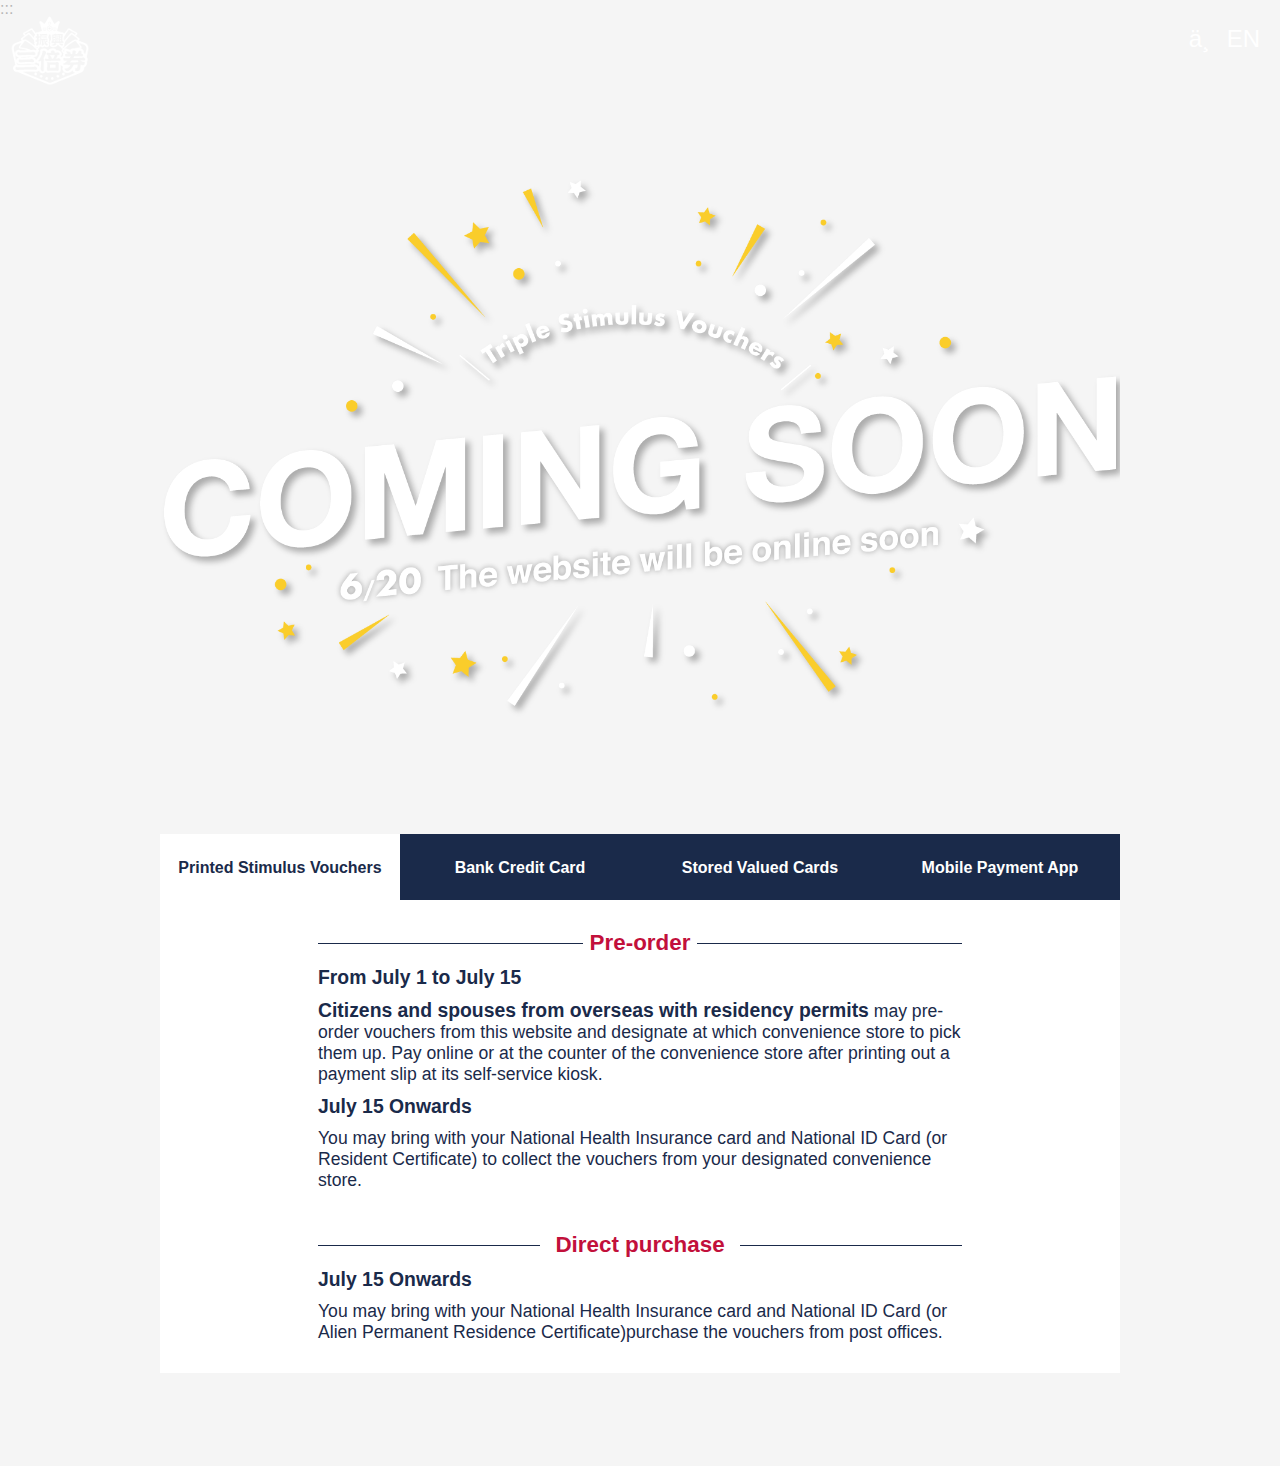
==== index-en.html @ 959564b7 "* align MOFA text" ====
<style>
    @charset "UTF-8";
    /*
	順序上位於 base/variable 之前，因此不能使用任何 base/variable 變數 
*/
    /* 修正粗體 */
    
    @font-face {
        font-family: '微軟正黑體修正';
        unicode-range: U+7db0, U+78A7, U+7B75;
        /* ASCII (碧筵綰) */
        font-style: normal;
        font-weight: bold;
        src: local(Yu Gothic), local(MS Gothic);
    }
    /* 一般粗細的時候改回微軟正黑 */
    
    @font-face {
        font-family: '微軟正黑體修正';
        unicode-range: U+7db0, U+78A7, U+7B75;
        /* ASCII (碧筵綰) */
        font-style: normal;
        font-weight: normal;
        src: local(微軟正黑體);
    }
    
    form {
        margin-bottom: 0;
    }
    
    b,
    strong {
        font-size: 1.1em;
    }
    /* line 504, ../sass/_base-function.scss */
    
    .group-tab>.bg-drop-layout>.in>.ct>.in>ul,
    .group-tab>.in>.ct>.in>ul,
    .group-list>.bg-drop-layout>.in>.ct>.in>ul,
    .group-list>.in>.ct>.in>ul,
    .list-text .ct ul,
    .list-pic .ct ul,
    .base-extend .group-list.nav>.bg-drop-layout>.in>.hd h3,
    .base-extend .group-list.nav>.in>.hd h3,
    .base-module-area .group-list.nav>.bg-drop-layout>.in>.hd h3,
    .base-module-area .group-list.nav>.in>.hd h3,
    .base-aside .group-list.nav>.bg-drop-layout>.in>.hd h3,
    .base-aside .group-list.nav>.in>.hd h3,
    .simple-text.major-logo .ct h1,
    .simple-text.heading .ct h3,
    .list-text.minor-nav .hd h4,
    .base-wrapper .area-form.search .ct .list ul,
    .group-list02>.bg-drop-layout>.in>.ct>.in>ul,
    .group-list02>.in>.ct>.in>ul,
    .area-customize.icons-g2 .ct ul,
    [data-index][data-type] .hd h3,
    [data-index][data-type] .hd h4,
    [data-index][data-type] .ct .list ul,
    [data-index][data-type] .ct .label ul,
    [data-index][data-type] .ct .p p,
    [data-index][data-type] .ft ul,
    .group-tab>.bg-drop-layout>.in>.ct>.in>ul>li>[data-index][data-type],
    .group-tab>.in>.ct>.in>ul>li>[data-index][data-type],
    .group-tab>.bg-drop-layout>.in>.ct>.in>ul>li>[data-index][data-type]>.bg-drop-layout>.in,
    .group-tab>.bg-drop-layout>.in>.ct>.in>ul>li>[data-index][data-type]>.in,
    .group-tab>.in>.ct>.in>ul>li>[data-index][data-type]>.bg-drop-layout>.in,
    .group-tab>.in>.ct>.in>ul>li>[data-index][data-type]>.in {
        margin: 0;
        position: static;
        top: auto;
        right: auto;
        bottom: auto;
        left: auto;
    }
    /* line 513, ../sass/_base-function.scss */
    
    .group-tab>.bg-drop-layout>.in>.ct>.in>ul,
    .group-tab>.in>.ct>.in>ul,
    .group-list>.bg-drop-layout>.in>.ct>.in>ul,
    .group-list>.in>.ct>.in>ul,
    .list-text .ct ul,
    .list-pic .ct ul,
    .base-extend .group-list.nav>.bg-drop-layout>.in>.hd h3,
    .base-extend .group-list.nav>.in>.hd h3,
    .base-module-area .group-list.nav>.bg-drop-layout>.in>.hd h3,
    .base-module-area .group-list.nav>.in>.hd h3,
    .base-aside .group-list.nav>.bg-drop-layout>.in>.hd h3,
    .base-aside .group-list.nav>.in>.hd h3,
    .simple-text.major-logo .ct h1,
    .simple-text.heading .ct h3,
    .list-text.minor-nav .hd h4,
    .base-wrapper .area-form.search .ct .list ul,
    .group-list02>.bg-drop-layout>.in>.ct>.in>ul,
    .group-list02>.in>.ct>.in>ul,
    .area-customize.icons-g2 .ct ul,
    [data-index][data-type] .hd h3,
    [data-index][data-type] .hd h4,
    [data-index][data-type] .ct .list ul,
    [data-index][data-type] .ct .label ul,
    [data-index][data-type] .ct .p p,
    [data-index][data-type] .ft ul {
        padding: 0;
        border: 0;
        border-radius: 0;
        list-style: none;
        background-color: transparent;
        font-size: 1em;
        font-weight: normal;
        transition: initial;
    }
    /* line 523, ../sass/_base-function.scss */
    
    .group-tab>.bg-drop-layout>.in>.ct>.in>ul:before,
    .group-tab>.in>.ct>.in>ul:before,
    .group-list>.bg-drop-layout>.in>.ct>.in>ul:before,
    .group-list>.in>.ct>.in>ul:before,
    .list-text .ct ul:before,
    .list-pic .ct ul:before,
    .base-extend .group-list.nav>.bg-drop-layout>.in>.hd h3:before,
    .base-extend .group-list.nav>.in>.hd h3:before,
    .base-module-area .group-list.nav>.bg-drop-layout>.in>.hd h3:before,
    .base-module-area .group-list.nav>.in>.hd h3:before,
    .base-aside .group-list.nav>.bg-drop-layout>.in>.hd h3:before,
    .base-aside .group-list.nav>.in>.hd h3:before,
    .simple-text.major-logo .ct h1:before,
    .simple-text.heading .ct h3:before,
    .list-text.minor-nav .hd h4:before,
    .base-wrapper .area-form.search .ct .list ul:before,
    .group-list02>.bg-drop-layout>.in>.ct>.in>ul:before,
    .group-list02>.in>.ct>.in>ul:before,
    .area-customize.icons-g2 .ct ul:before,
    [data-index][data-type] .hd h3:before,
    [data-index][data-type] .hd h4:before,
    [data-index][data-type] .ct .list ul:before,
    [data-index][data-type] .ct .label ul:before,
    [data-index][data-type] .ct .p p:before,
    [data-index][data-type] .ft ul:before {
        content: none;
    }
    /* line 527, ../sass/_base-function.scss */
    
    .group-tab>.bg-drop-layout>.in>.ct>.in>ul:after,
    .group-tab>.in>.ct>.in>ul:after,
    .group-list>.bg-drop-layout>.in>.ct>.in>ul:after,
    .group-list>.in>.ct>.in>ul:after,
    .list-text .ct ul:after,
    .list-pic .ct ul:after,
    .base-extend .group-list.nav>.bg-drop-layout>.in>.hd h3:after,
    .base-extend .group-list.nav>.in>.hd h3:after,
    .base-module-area .group-list.nav>.bg-drop-layout>.in>.hd h3:after,
    .base-module-area .group-list.nav>.in>.hd h3:after,
    .base-aside .group-list.nav>.bg-drop-layout>.in>.hd h3:after,
    .base-aside .group-list.nav>.in>.hd h3:after,
    .simple-text.major-logo .ct h1:after,
    .simple-text.heading .ct h3:after,
    .list-text.minor-nav .hd h4:after,
    .base-wrapper .area-form.search .ct .list ul:after,
    .group-list02>.bg-drop-layout>.in>.ct>.in>ul:after,
    .group-list02>.in>.ct>.in>ul:after,
    .area-customize.icons-g2 .ct ul:after,
    [data-index][data-type] .hd h3:after,
    [data-index][data-type] .hd h4:after,
    [data-index][data-type] .ct .list ul:after,
    [data-index][data-type] .ct .label ul:after,
    [data-index][data-type] .ct .p p:after,
    [data-index][data-type] .ft ul:after {
        content: none;
    }
    /* line 539, ../sass/_base-function.scss */
    
    [data-type="1"][data-child]>.bg-drop-layout>.in>.ct>.in:after,
    [data-type="1"][data-child]>.in>.ct>.in:after,
    .base-page-area>.in:after,
    .base-footer .info>.bg-drop-layout>.in>.ct>.in:after,
    .base-footer .info>.in>.ct>.in:after,
    .group>.bg-drop-layout>.in>.ct>.in:after,
    .group>.in>.ct>.in:after,
    .group-list>.bg-drop-layout>.in>.ct>.in>ul:after,
    .group-list>.in>.ct>.in>ul:after,
    .list-text .ct ul:after,
    .list-pic .ct ul:after,
    .base-mobile .list-text.share .ct ul:after,
    .base-header .list-text.nav .ct ul:after,
    .list-text.tab .ct ul:after,
    .group-list02>.bg-drop-layout>.in>.ct>.in>ul:after,
    .group-list02>.in>.ct>.in>ul:after,
    .area-essay.message .ct .div:after {
        content: "​";
        display: block;
        height: 0;
        clear: both;
    }
    /* line 548, ../sass/_base-function.scss */
    
    .base-mobile>.in>.hd a,
    .base-header .msg-tool>.bg-drop-layout>.in>.hd a,
    .base-header .msg-tool>.in>.hd a,
    .group-list.marquee-nav>.bg-drop-layout>.in>.ft li.next a,
    .group-list.marquee-nav>.bg-drop-layout>.in>.ft li.prev a,
    .group-list.marquee-nav>.in>.ft li.next a,
    .group-list.marquee-nav>.in>.ft li.prev a,
    .simple-text.major-logo .ct a,
    .simple-text.minor-logo .ct a,
    .base-extend .list-text.share .ct a,
    .base-mobile .list-text.share .ct a,
    .list-text.font-size .hd a,
    .list-text.font-size .ct a,
    .list-text.open-data .ct a,
    .list-text.user-tool .ct a,
    .base-footer .simple-text.btn .ct a,
    .area-form.page-search .hd a,
    .base-mobile .area-form.search .ct .fieldset span.submit a,
    .base-wrapper .area-form.search .ct .fieldset span.submit a {
        font: 0/0 a;
        color: transparent;
        text-indent: -9999px;
    }
    /* line 554, ../sass/_base-function.scss */
    
    .group-list.default>.bg-drop-layout>.in>.hd h4,
    .group-list.default>.in>.hd h4,
    .simple-text.default .hd h4,
    .area-editor.default .hd h4,
    .base-content .list-text.link .hd h4,
    .group-list.sample>.bg-drop-layout>.in>.hd h4,
    .group-list.sample>.in>.hd h4,
    .group-list.slider>.bg-drop-layout>.in>.hd h4,
    .group-list.slider>.in>.hd h4,
    .simple-text.message .hd h4,
    .group-list.message>.bg-drop-layout>.in>.hd h4,
    .group-list.message>.in>.hd h4,
    .area-customize.icons-g2 .hd h4,
    .area-essay.message .hd h4,
    .group-list.news-card02 .hd h4,
    .area-figure.album .hd h4,
    .area-customize.video .hd h4,
    .group-list.default>.bg-drop-layout>.in>.hd h3,
    .group-list.default>.in>.hd h3,
    .simple-text.default .hd h3,
    .area-editor.default .hd h3,
    .base-content .list-text.link .hd h3,
    .group-list.sample>.bg-drop-layout>.in>.hd h3,
    .group-list.sample>.in>.hd h3,
    .group-list.slider>.bg-drop-layout>.in>.hd h3,
    .group-list.slider>.in>.hd h3,
    .simple-text.message .hd h3,
    .group-list.message>.bg-drop-layout>.in>.hd h3,
    .group-list.message>.in>.hd h3,
    .area-customize.icons-g2 .hd h3,
    .area-essay.message .hd h3,
    .group-list.news-card02 .hd h3,
    .area-figure.album .hd h3,
    .area-customize.video .hd h3,
    .base-header .group.nav>.bg-drop-layout>.in>.hd a,
    .base-header .group.nav>.in>.hd a,
    .base-content .list-text.link .ct a,
    .base-header .list-text.nav .hd a,
    .base-header .list-text.nav .ct a,
    .simple-text.message .ct a,
    .group-list.news-card02 .ct .label span,
    .area-figure.album .ct .label span {
        overflow: hidden;
        text-overflow: ellipsis;
        white-space: nowrap;
    }
    /* line 625, ../sass/_base-function.scss */
    
    .base-page-area,
    .base-header .info>.bg-drop-layout>.in>.ct,
    .base-header .info>.in>.ct,
    .base-footer .info>.bg-drop-layout>.in,
    .base-footer .info>.in,
    .Question,
    .base-header .group-list.nav>.bg-drop-layout>.in>.ct,
    .base-header .group-list.nav>.in>.ct,
    .base-footer .group-list.nav>.bg-drop-layout>.in,
    .base-footer .group-list.nav>.in,
    .base-header .list-text.link>.bg-drop-layout>.in,
    .base-header .list-text.link>.in,
    .area-customize.nav>.bg-drop-layout>.in,
    .area-customize.nav>.in,
    .base-footer .simple-text.btn>.bg-drop-layout>.in,
    .base-footer .simple-text.btn>.in,
    .base-extend .simple-text.btn>.bg-drop-layout>.in,
    .base-extend .simple-text.btn>.in,
    .group.center>.bg-drop-layout>.in>.ct,
    .group.center>.in>.ct,
    .area-customize.icons-g2,
    .group-list.news-card02 .ct,
    .area-customize.video>.bg-drop-layout>.in,
    .area-customize.video>.in {
        margin: 0 auto;
        max-width: 1024px;
    }
    /* line 635, ../sass/_base-function.scss */
    
    .base-module-area [data-index][data-type]+.is-hide-header>.in,
    .base-aside [data-index][data-type]+.is-hide-header>.in {
        margin-top: 5px !important;
    }
    /* line 640, ../sass/_base-function.scss */
    
    .base-module-area [data-index][data-type]+.is-hide-header>.in>.in>.hd,
    .base-aside [data-index][data-type]+.is-hide-header>.in>.in>.hd {
        display: none !important;
    }
    /* line 646, ../sass/_base-function.scss */
    
    .group.page-content [data-type]+.is-hide-header,
    .group.page-footer [data-type]+.is-hide-header,
    .base-content .list-pic.icon,
    .list-text.btn {
        margin-top: 8px !important;
    }
    /* line 651, ../sass/_base-function.scss */
    
    .group.page-content [data-type]+.is-hide-header>.in>.hd,
    .group.page-footer [data-type]+.is-hide-header>.in>.hd,
    .base-content .list-pic.icon>.in>.hd,
    .list-text.btn>.in>.hd {
        display: none !important;
    }
    /* line 657, ../sass/_base-function.scss */
    
    .base-mobile>.in>.ct .is-hide-header>.in,
    .area-editor.address {
        margin-top: 8px !important;
    }
    /* line 662, ../sass/_base-function.scss */
    
    .base-mobile>.in>.ct .is-hide-header>.in>.in>.hd,
    .area-editor.address>.in>.hd {
        display: none !important;
    }
    /* line 679, ../sass/_base-function.scss */
    
    .base-module-area [data-index][data-type]>.in,
    .base-aside [data-index][data-type]>.in {
        margin-top: 8px;
        margin-bottom: 8px;
    }
    /* line 695, ../sass/_base-function.scss */
    
    .group.page-content [data-type]+[data-type],
    .group.page-footer [data-type]+[data-type] {
        margin-top: 30px;
    }
    /* line 708, ../sass/_base-function.scss */
    
    .base-mobile>.in>.ct [data-index][data-type="0"]>.in,
    .base-mobile>.in>.ct [data-index][data-type="2"]>.in,
    .base-mobile>.in>.ct [data-index][data-type="4"]>.in {
        margin-top: 8px;
        margin-right: 8px;
        margin-bottom: 8px;
        margin-left: 8px;
    }
    /* line 726, ../sass/_base-function.scss */
    
    .area-essay.message .ct .p a,
    .area-customize.video .ct .p a,
    .area-editor.address .ct a {
        color: #08c;
        text-decoration: underline;
    }
    /* line 732, ../sass/_base-function.scss */
    
    .area-essay.message .ct .p a:hover,
    .area-customize.video .ct .p a:hover,
    .area-editor.address .ct a:hover {
        color: #006699;
        text-decoration: none;
    }
    /* line 744, ../sass/_base-function.scss */
    
    .group-list.default>.bg-drop-layout>.in>.hd h4,
    .group-list.default>.in>.hd h4,
    .simple-text.default .hd h4,
    .area-editor.default .hd h4,
    .base-content .list-text.link .hd h4,
    .group-list.sample>.bg-drop-layout>.in>.hd h4,
    .group-list.sample>.in>.hd h4,
    .group-list.slider>.bg-drop-layout>.in>.hd h4,
    .group-list.slider>.in>.hd h4,
    .simple-text.message .hd h4,
    .group-list.message>.bg-drop-layout>.in>.hd h4,
    .group-list.message>.in>.hd h4,
    .area-customize.icons-g2 .hd h4,
    .area-essay.message .hd h4,
    .group-list.news-card02 .hd h4,
    .area-figure.album .hd h4,
    .area-customize.video .hd h4,
    .group-list.default>.bg-drop-layout>.in>.hd h3,
    .group-list.default>.in>.hd h3,
    .simple-text.default .hd h3,
    .area-editor.default .hd h3,
    .base-content .list-text.link .hd h3,
    .group-list.sample>.bg-drop-layout>.in>.hd h3,
    .group-list.sample>.in>.hd h3,
    .group-list.slider>.bg-drop-layout>.in>.hd h3,
    .group-list.slider>.in>.hd h3,
    .simple-text.message .hd h3,
    .group-list.message>.bg-drop-layout>.in>.hd h3,
    .group-list.message>.in>.hd h3,
    .area-customize.icons-g2 .hd h3,
    .area-essay.message .hd h3,
    .group-list.news-card02 .hd h3,
    .area-figure.album .hd h3,
    .area-customize.video .hd h3 {
        font-size: 1.75em;
        font-weight: 700;
        padding-bottom: 9px;
        margin-bottom: 8px;
        line-height: 40px;
        text-align: center;
    }
    /* line 753, ../sass/_base-function.scss */
    
    .group-list.default>.bg-drop-layout>.in>.hd h4:before,
    .group-list.default>.in>.hd h4:before,
    .simple-text.default .hd h4:before,
    .area-editor.default .hd h4:before,
    .base-content .list-text.link .hd h4:before,
    .group-list.sample>.bg-drop-layout>.in>.hd h4:before,
    .group-list.sample>.in>.hd h4:before,
    .group-list.slider>.bg-drop-layout>.in>.hd h4:before,
    .group-list.slider>.in>.hd h4:before,
    .simple-text.message .hd h4:before,
    .group-list.message>.bg-drop-layout>.in>.hd h4:before,
    .group-list.message>.in>.hd h4:before,
    .area-customize.icons-g2 .hd h4:before,
    .area-essay.message .hd h4:before,
    .group-list.news-card02 .hd h4:before,
    .area-figure.album .hd h4:before,
    .area-customize.video .hd h4:before,
    .group-list.default>.bg-drop-layout>.in>.hd h3:before,
    .group-list.default>.in>.hd h3:before,
    .simple-text.default .hd h3:before,
    .area-editor.default .hd h3:before,
    .base-content .list-text.link .hd h3:before,
    .group-list.sample>.bg-drop-layout>.in>.hd h3:before,
    .group-list.sample>.in>.hd h3:before,
    .group-list.slider>.bg-drop-layout>.in>.hd h3:before,
    .group-list.slider>.in>.hd h3:before,
    .simple-text.message .hd h3:before,
    .group-list.message>.bg-drop-layout>.in>.hd h3:before,
    .group-list.message>.in>.hd h3:before,
    .area-customize.icons-g2 .hd h3:before,
    .area-essay.message .hd h3:before,
    .group-list.news-card02 .hd h3:before,
    .area-figure.album .hd h3:before,
    .area-customize.video .hd h3:before {
        margin-right: 3px;
    }
    /* line 757, ../sass/_base-function.scss */
    
    .group-list.default>.bg-drop-layout>.in>.hd h4:after,
    .group-list.default>.in>.hd h4:after,
    .simple-text.default .hd h4:after,
    .area-editor.default .hd h4:after,
    .base-content .list-text.link .hd h4:after,
    .group-list.sample>.bg-drop-layout>.in>.hd h4:after,
    .group-list.sample>.in>.hd h4:after,
    .group-list.slider>.bg-drop-layout>.in>.hd h4:after,
    .group-list.slider>.in>.hd h4:after,
    .simple-text.message .hd h4:after,
    .group-list.message>.bg-drop-layout>.in>.hd h4:after,
    .group-list.message>.in>.hd h4:after,
    .area-customize.icons-g2 .hd h4:after,
    .area-essay.message .hd h4:after,
    .group-list.news-card02 .hd h4:after,
    .area-figure.album .hd h4:after,
    .area-customize.video .hd h4:after,
    .group-list.default>.bg-drop-layout>.in>.hd h3:after,
    .group-list.default>.in>.hd h3:after,
    .simple-text.default .hd h3:after,
    .area-editor.default .hd h3:after,
    .base-content .list-text.link .hd h3:after,
    .group-list.sample>.bg-drop-layout>.in>.hd h3:after,
    .group-list.sample>.in>.hd h3:after,
    .group-list.slider>.bg-drop-layout>.in>.hd h3:after,
    .group-list.slider>.in>.hd h3:after,
    .simple-text.message .hd h3:after,
    .group-list.message>.bg-drop-layout>.in>.hd h3:after,
    .group-list.message>.in>.hd h3:after,
    .area-customize.icons-g2 .hd h3:after,
    .area-essay.message .hd h3:after,
    .group-list.news-card02 .hd h3:after,
    .area-figure.album .hd h3:after,
    .area-customize.video .hd h3:after {
        margin-left: 3px;
    }
    /* line 762, ../sass/_base-function.scss */
    
    .group-list.default>.bg-drop-layout>.in>.hd span,
    .group-list.default>.in>.hd span,
    .simple-text.default .hd span,
    .area-editor.default .hd span,
    .base-content .list-text.link .hd span,
    .group-list.sample>.bg-drop-layout>.in>.hd span,
    .group-list.sample>.in>.hd span,
    .group-list.slider>.bg-drop-layout>.in>.hd span,
    .group-list.slider>.in>.hd span,
    .simple-text.message .hd span,
    .group-list.message>.bg-drop-layout>.in>.hd span,
    .group-list.message>.in>.hd span,
    .area-customize.icons-g2 .hd span,
    .area-essay.message .hd span,
    .group-list.news-card02 .hd span,
    .area-figure.album .hd span,
    .area-customize.video .hd span {
        display: block;
    }
    /* line 766, ../sass/_base-function.scss */
    
    .group-list.default>.bg-drop-layout>.in>.hd a,
    .group-list.default>.in>.hd a,
    .simple-text.default .hd a,
    .area-editor.default .hd a,
    .base-content .list-text.link .hd a,
    .group-list.sample>.bg-drop-layout>.in>.hd a,
    .group-list.sample>.in>.hd a,
    .group-list.slider>.bg-drop-layout>.in>.hd a,
    .group-list.slider>.in>.hd a,
    .simple-text.message .hd a,
    .group-list.message>.bg-drop-layout>.in>.hd a,
    .group-list.message>.in>.hd a,
    .area-customize.icons-g2 .hd a,
    .area-essay.message .hd a,
    .group-list.news-card02 .hd a,
    .area-figure.album .hd a,
    .area-customize.video .hd a {
        position: relative;
    }
    /* line 771, ../sass/_base-function.scss */
    
    .area-essay.message .ct .caption,
    .group-list.news-card02 .ct .figcaption,
    .area-figure.album .ct .figcaption,
    .area-customize.video .ct .caption {
        margin-bottom: 5px;
        font-size: 1.1em;
        color: #343434;
    }
    /* line 780, ../sass/_base-function.scss */
    
    .area-essay.message .ct .caption a,
    .group-list.news-card02 .ct .figcaption a,
    .area-figure.album .ct .figcaption a,
    .area-customize.video .ct .caption a {
        font-size: 1em;
    }
    /* line 785, ../sass/_base-function.scss */
    
    .area-essay.message .ct .label,
    .area-customize.video .ct .label {
        margin: 5px 0;
    }
    /* line 801, ../sass/_base-function.scss */
    
    .simple-text.default .ct .mark,
    .base-content .list-text.link .ct .mark,
    .area-essay.message .ct .mark,
    .area-customize.video .ct .mark {
        display: inline-block;
        font-size: 0.9em;
        padding: 3px 5px;
        margin-right: 5px;
        color: #ffffff;
        background-color: #009d95;
    }
    /* line 817, ../sass/_base-function.scss */
    
    .area-essay.message .ct .p {
        margin: 5px 0;
    }
    /* line 833, ../sass/_base-function.scss */
    
    .sys-root a.btn,
    .sys-root input[type="submit"],
    .sys-root input[type="reset"],
    .sys-root input[type="button"],
    .sys-root button,
    .base-mobile .area-form.search .ft li,
    .list-text.btn .ct a {
        display: inline-block;
        padding: 5px 8px;
        border: 0;
        box-sizing: border-box;
        line-height: 1;
        text-align: center;
        vertical-align: middle;
        color: #ffffff;
        cursor: pointer;
        font-size: 0.9em;
        text-decoration: none;
        background-color: #1d2088;
        transition: 150ms;
    }
    /* line 848, ../sass/_base-function.scss */
    
    .sys-root a.btn:link,
    .sys-root input[type="submit"]:link,
    .sys-root input[type="reset"]:link,
    .sys-root input[type="button"]:link,
    .sys-root button:link,
    .base-mobile .area-form.search .ft li:link,
    .list-text.btn .ct a:link {
        color: #ffffff;
    }
    /* line 852, ../sass/_base-function.scss */
    
    .sys-root a.btn:visited,
    .sys-root input[type="submit"]:visited,
    .sys-root input[type="reset"]:visited,
    .sys-root input[type="button"]:visited,
    .sys-root button:visited,
    .base-mobile .area-form.search .ft li:visited,
    .list-text.btn .ct a:visited {
        color: #ffffff;
    }
    /* line 856, ../sass/_base-function.scss */
    
    .sys-root a.btn:hover,
    .sys-root input[type="submit"]:hover,
    .sys-root input[type="reset"]:hover,
    .sys-root input[type="button"]:hover,
    .sys-root button:hover,
    .base-mobile .area-form.search .ft li:hover,
    .list-text.btn .ct a:hover {
        background-color: #14165e;
    }
    /* line 860, ../sass/_base-function.scss */
    
    .sys-root a.btn:active,
    .sys-root input[type="submit"]:active,
    .sys-root input[type="reset"]:active,
    .sys-root input[type="button"]:active,
    .sys-root button:active,
    .base-mobile .area-form.search .ft li:active,
    .list-text.btn .ct a:active {
        color: #ffffff;
    }
    /* line 871, ../sass/_base-function.scss */
    
    .area-form.page-search .ct .fieldset input[type="submit"],
    .list-text.btn .ct li+li.deny a {
        background-color: #009d95;
    }
    /* line 874, ../sass/_base-function.scss */
    
    .area-form.page-search .ct .fieldset input[type="submit"]:hover,
    .list-text.btn .ct li+li.deny a:hover {
        background-color: #006a65;
    }
    /* line 879, ../sass/_base-function.scss */
    
    .sys-root input[type="text"],
    .sys-root input[type="password"],
    .sys-root input[type="date"],
    .sys-root input[type="email"],
    .sys-root input[type="number"],
    .sys-root input[type="search"],
    .sys-root select,
    .sys-root textarea {
        padding: 8px 15px;
        border: 1px solid #e4e4e4;
        box-sizing: border-box;
        background-color: #ffffff;
        vertical-align: middle;
        box-sizing: border-box;
    }
    /* line 888, ../sass/_base-function.scss */
    
    .area-customize.video .ct .p,
    .area-editor.address .ct {
        line-height: 1.7;
    }
    /* line 895, ../sass/_base-function.scss */
    
    .area-customize.video .ct .p img,
    .area-editor.address .ct img {
        max-width: 100%;
        margin: 8px;
    }
    /* line 901, ../sass/_base-function.scss */
    
    .area-customize.video .ct .p {
        padding: 8px 15px;
    }
    /* line 907, ../sass/_base-function.scss */
    
    .simple-text.default .ct a,
    .base-content .list-text.link .ct a,
    .base-section .list-text.nav .hd a,
    .base-section .list-text.nav .ct a,
    .base-wrapper .area-form.search .ct .list a,
    .simple-text.message .ct a {
        display: block;
        padding: 8px 15px;
        background-color: #f0f0f0;
        transition: 150ms;
        border-radius: 3px;
        border-left-width: 3px;
        border-left-style: solid;
        border-left-color: #1d2088;
    }
    /* line 920, ../sass/_base-function.scss */
    
    .simple-text.default .ct a:hover,
    .base-content .list-text.link .ct a:hover,
    .base-section .list-text.nav .hd a:hover,
    .base-section .list-text.nav .ct a:hover,
    .base-wrapper .area-form.search .ct .list a:hover,
    .simple-text.message .ct a:hover {
        color: currentColor;
        background-color: #e4e4e4;
        border-left-width: 5px;
    }
    /* line 965, ../sass/_base-function.scss */
    
    .area-essay.message .ct .img span {
        background-position: center;
        background-repeat: no-repeat;
        background-size: cover;
    }
    /* line 971, ../sass/_base-function.scss */
    
    .simple-text.major-logo .ct a,
    .simple-text.minor-logo .ct a,
    .area-customize.icons-g2 .ct .img span {
        background-position: center;
        background-repeat: no-repeat;
        background-size: contain;
    }
    /* line 983, ../sass/_base-function.scss */
    
    .group-list.default>.bg-drop-layout>.in>.ft a:after,
    .group-list.default>.in>.ft a:after,
    .area-editor.default .ft a:after,
    .base-content .list-text.link .ft a:after,
    .area-form.page-search .ft a:after,
    .group-list.sample>.bg-drop-layout>.in>.ft a:after,
    .group-list.sample>.in>.ft a:after,
    .group-list.slider>.bg-drop-layout>.in>.ft a:after,
    .group-list.slider>.in>.ft a:after,
    .group-list.message>.bg-drop-layout>.in>.ft a:after,
    .group-list.message>.in>.ft a:after,
    .area-customize.icons-g2 .ft a:after,
    .area-essay.message .ft a:after,
    .group-list.news-card02 .ft a:after,
    .area-figure.album .ft a:after,
    .area-customize.video .ft a:after,
    .base-section a.ai:after,
    .base-section a.avi:after,
    .base-section a.bmp:after,
    .base-section a.cdr:after,
    .base-section a.css:after,
    .base-section a.csv:after,
    .base-section a.dmg:after,
    .base-section a.doc:after,
    .base-section a.docx:after,
    .base-section a.exe:after,
    .base-section a.gif:after,
    .base-section a.html:after,
    .base-section a.ico:after,
    .base-section a.jpeg:after,
    .base-section a.jpg:after,
    .base-section a.js:after,
    .base-section a.link:after,
    .base-section a.md:after,
    .base-section a.mov:after,
    .base-section a.mp3:after,
    .base-section a.mp4:after,
    .base-section a.odf:after,
    .base-section a.odp:after,
    .base-section a.ods:after,
    .base-section a.odt:after,
    .base-section a.ogg:after,
    .base-section a.ogv:after,
    .base-section a.other:after,
    .base-section a.pdf:after,
    .base-section a.png:after,
    .base-section a.ppt:after,
    .base-section a.pptx:after,
    .base-section a.psd:after,
    .base-section a.rar:after,
    .base-section a.rss:after,
    .base-section a.sass:after,
    .base-section a.svg:after,
    .base-section a.swf:after,
    .base-section a.tar:after,
    .base-section a.tif:after,
    .base-section a.txt:after,
    .base-section a.wav:after,
    .base-section a.webm:after,
    .base-section a.xls:after,
    .base-section a.xlsx:after,
    .base-section a.xml:after,
    .base-section a.zip:after,
    .base-extend .list-text.share .ct li.facebook a,
    .base-extend .list-text.share .ct li.google a,
    .base-extend .list-text.share .ct li.twitter a,
    .base-extend .list-text.share .ct li.plurk a,
    .base-extend .list-text.share .ct li.line a,
    .base-extend .list-text.share .ct li.email a,
    .base-mobile .list-text.share .ct li.facebook a,
    .base-mobile .list-text.share .ct li.google a,
    .base-mobile .list-text.share .ct li.twitter a,
    .base-mobile .list-text.share .ct li.plurk a,
    .base-mobile .list-text.share .ct li.line a,
    .base-mobile .list-text.share .ct li.email a {
        content: "​";
        display: inline-block;
        vertical-align: middle;
    }
    /* line 989, ../sass/_base-function.scss */
    
    .base-footer.is-active>.in>.hd a:before,
    .base-footer>.in>.hd a:before,
    .base-mobile .group.nav>.bg-drop-layout>.in .hd a:before,
    .base-mobile .group.nav>.in .hd a:before,
    .base-content .group.nav>.bg-drop-layout>.in>.hd a:before,
    .base-content .group.nav>.in>.hd a:before,
    .base-mobile .group-list.nav>.bg-drop-layout>.in>.ct>.in>ul>li.is-single>.group.nav>.in>.hd a:before,
    .base-mobile .group-list.nav>.in>.ct>.in>ul>li.is-single>.group.nav>.in>.hd a:before,
    .base-extend .group-list.nav>.bg-drop-layout>.in>.ct>.in>ul>li.is-active>.group.nav>.in>.hd a:before,
    .base-extend .group-list.nav>.in>.ct>.in>ul>li.is-active>.group.nav>.in>.hd a:before,
    .base-module-area .group-list.nav>.bg-drop-layout>.in>.ct>.in>ul>li.is-active>.group.nav>.in>.hd a:before,
    .base-module-area .group-list.nav>.in>.ct>.in>ul>li.is-active>.group.nav>.in>.hd a:before,
    .base-aside .group-list.nav>.bg-drop-layout>.in>.ct>.in>ul>li.is-active>.group.nav>.in>.hd a:before,
    .base-aside .group-list.nav>.in>.ct>.in>ul>li.is-active>.group.nav>.in>.hd a:before,
    .list-text.minor-nav .ct a:before,
    .list-text.breadcrumb .ct li:before,
    .list-text.breadcrumb .ct li+li:before,
    .area-editor.address .ct a.is-map:after {
        font-family: 'icomoon';
        speak: none;
        font-style: normal;
        font-weight: normal;
        font-variant: normal;
        text-transform: none;
        line-height: 1;
        display: inline-block;
        vertical-align: baseline;
        -webkit-font-smoothing: antialiased;
        -moz-osx-font-smoothing: grayscale;
    }
    /* line 1097, ../sass/_base-function.scss */
    
    .group-list.default>.bg-drop-layout>.in>.ft,
    .group-list.default>.in>.ft,
    .area-editor.default .ft,
    .base-content .list-text.link .ft,
    .area-form.page-search .ft,
    .group-list.sample>.bg-drop-layout>.in>.ft,
    .group-list.sample>.in>.ft,
    .group-list.slider>.bg-drop-layout>.in>.ft,
    .group-list.slider>.in>.ft,
    .group-list.message>.bg-drop-layout>.in>.ft,
    .group-list.message>.in>.ft,
    .area-customize.icons-g2 .ft,
    .area-essay.message .ft,
    .group-list.news-card02 .ft,
    .area-figure.album .ft,
    .area-customize.video .ft {
        position: static;
    }
    /* line 1100, ../sass/_base-function.scss */
    
    .group-list.default>.in>.ft>.in,
    .area-editor.default .ft>.in,
    .base-content .list-text.link .ft>.in,
    .area-form.page-search .ft>.in,
    .group-list.sample>.in>.ft>.in,
    .group-list.slider>.in>.ft>.in,
    .group-list.message>.in>.ft>.in,
    .area-customize.icons-g2 .ft>.in,
    .area-essay.message .ft>.in,
    .group-list.news-card02 .ft>.in,
    .area-figure.album .ft>.in,
    .area-customize.video .ft>.in {
        padding-top: 8px;
    }
    /* line 1104, ../sass/_base-function.scss */
    
    .group-list.default>.bg-drop-layout>.in>.ft ul,
    .group-list.default>.in>.ft ul,
    .area-editor.default .ft ul,
    .base-content .list-text.link .ft ul,
    .area-form.page-search .ft ul,
    .group-list.sample>.bg-drop-layout>.in>.ft ul,
    .group-list.sample>.in>.ft ul,
    .group-list.slider>.bg-drop-layout>.in>.ft ul,
    .group-list.slider>.in>.ft ul,
    .group-list.message>.bg-drop-layout>.in>.ft ul,
    .group-list.message>.in>.ft ul,
    .area-customize.icons-g2 .ft ul,
    .area-essay.message .ft ul,
    .group-list.news-card02 .ft ul,
    .area-figure.album .ft ul,
    .area-customize.video .ft ul {
        text-align: center;
    }
    /* line 1108, ../sass/_base-function.scss */
    
    .group-list.default>.bg-drop-layout>.in>.ft li,
    .group-list.default>.in>.ft li,
    .area-editor.default .ft li,
    .base-content .list-text.link .ft li,
    .area-form.page-search .ft li,
    .group-list.sample>.bg-drop-layout>.in>.ft li,
    .group-list.sample>.in>.ft li,
    .group-list.slider>.bg-drop-layout>.in>.ft li,
    .group-list.slider>.in>.ft li,
    .group-list.message>.bg-drop-layout>.in>.ft li,
    .group-list.message>.in>.ft li,
    .area-customize.icons-g2 .ft li,
    .area-essay.message .ft li,
    .group-list.news-card02 .ft li,
    .area-figure.album .ft li,
    .area-customize.video .ft li {
        display: inline-block;
    }
    /* line 1111, ../sass/_base-function.scss */
    
    .group-list.default>.bg-drop-layout>.in>.ft li+li,
    .group-list.default>.in>.ft li+li,
    .area-editor.default .ft li+li,
    .base-content .list-text.link .ft li+li,
    .area-form.page-search .ft li+li,
    .group-list.sample>.bg-drop-layout>.in>.ft li+li,
    .group-list.sample>.in>.ft li+li,
    .group-list.slider>.bg-drop-layout>.in>.ft li+li,
    .group-list.slider>.in>.ft li+li,
    .group-list.message>.bg-drop-layout>.in>.ft li+li,
    .group-list.message>.in>.ft li+li,
    .area-customize.icons-g2 .ft li+li,
    .area-essay.message .ft li+li,
    .group-list.news-card02 .ft li+li,
    .area-figure.album .ft li+li,
    .area-customize.video .ft li+li {
        margin-left: 5px;
    }
    /* line 1116, ../sass/_base-function.scss */
    
    .group-list.default>.bg-drop-layout>.in>.ft span,
    .group-list.default>.in>.ft span,
    .area-editor.default .ft span,
    .base-content .list-text.link .ft span,
    .area-form.page-search .ft span,
    .group-list.sample>.bg-drop-layout>.in>.ft span,
    .group-list.sample>.in>.ft span,
    .group-list.slider>.bg-drop-layout>.in>.ft span,
    .group-list.slider>.in>.ft span,
    .group-list.message>.bg-drop-layout>.in>.ft span,
    .group-list.message>.in>.ft span,
    .area-customize.icons-g2 .ft span,
    .area-essay.message .ft span,
    .group-list.news-card02 .ft span,
    .area-figure.album .ft span,
    .area-customize.video .ft span {
        display: block;
        background-image: none !important;
    }
    /* line 1123, ../sass/_base-function.scss */
    
    .group-list.default>.bg-drop-layout>.in>.ft a:after,
    .group-list.default>.in>.ft a:after,
    .area-editor.default .ft a:after,
    .base-content .list-text.link .ft a:after,
    .area-form.page-search .ft a:after,
    .group-list.sample>.bg-drop-layout>.in>.ft a:after,
    .group-list.sample>.in>.ft a:after,
    .group-list.slider>.bg-drop-layout>.in>.ft a:after,
    .group-list.slider>.in>.ft a:after,
    .group-list.message>.bg-drop-layout>.in>.ft a:after,
    .group-list.message>.in>.ft a:after,
    .area-customize.icons-g2 .ft a:after,
    .area-essay.message .ft a:after,
    .group-list.news-card02 .ft a:after,
    .area-figure.album .ft a:after,
    .area-customize.video .ft a:after {
        width: 8px;
        height: 12px;
        margin-left: 3px;
    }
    
    @font-face {
        font-family: 'icomoon';
        src: url("./images/icon-font/icomoon.eot?59oic8");
        src: url("./images/icon-font/icomoon.eot?#iefix59oic8") format("embedded-opentype"), url("./images/icon-font/icomoon.ttf?59oic8") format("truetype"), url("./images/icon-font/icomoon.woff?59oic8") format("woff"), url("./images/icon-font/icomoon.svg?59oic8#icomoon") format("svg");
        font-weight: normal;
        font-style: normal;
    }
    /* line 249, ../sass/_base-icon-font.scss */
    
    .base-footer>.in>.hd a:before,
    .base-mobile .group.nav>.bg-drop-layout>.in .hd a:before,
    .base-mobile .group.nav>.in .hd a:before,
    .base-extend .group-list.nav>.bg-drop-layout>.in>.ct>.in>ul>li.is-active>.group.nav>.in>.hd a:before,
    .base-extend .group-list.nav>.in>.ct>.in>ul>li.is-active>.group.nav>.in>.hd a:before,
    .base-module-area .group-list.nav>.bg-drop-layout>.in>.ct>.in>ul>li.is-active>.group.nav>.in>.hd a:before,
    .base-module-area .group-list.nav>.in>.ct>.in>ul>li.is-active>.group.nav>.in>.hd a:before,
    .base-aside .group-list.nav>.bg-drop-layout>.in>.ct>.in>ul>li.is-active>.group.nav>.in>.hd a:before,
    .base-aside .group-list.nav>.in>.ct>.in>ul>li.is-active>.group.nav>.in>.hd a:before {
        content: "\e10f";
    }
    /* line 255, ../sass/_base-icon-font.scss */
    
    .base-content .group.nav>.bg-drop-layout>.in>.hd a:before,
    .base-content .group.nav>.in>.hd a:before,
    .base-mobile .group-list.nav>.bg-drop-layout>.in>.ct>.in>ul>li.is-single>.group.nav>.in>.hd a:before,
    .base-mobile .group-list.nav>.in>.ct>.in>ul>li.is-single>.group.nav>.in>.hd a:before,
    .list-text.minor-nav .ct a:before {
        content: "\e111";
    }
    /* line 258, ../sass/_base-icon-font.scss */
    
    .base-footer.is-active>.in>.hd a:before {
        content: "\e112";
    }
    /* line 417, ../sass/_base-icon-font.scss */
    
    .list-text.breadcrumb .ct li+li:before {
        content: "\e19b";
    }
    /* line 504, ../sass/_base-icon-font.scss */
    
    .area-editor.address .ct a.is-map:after {
        content: "\e1f3";
    }
    /* line 771, ../sass/_base-icon-font.scss */
    
    .list-text.breadcrumb .ct li:before {
        content: "\e29e";
    }
    /* line 760, icon-pic/*.png */
    
    .icon-pic-sprite,
    .icon-pic-away-b-bottom,
    .icon-pic-away-b-left,
    .icon-pic-away-b-right,
    .icon-pic-away-b-top,
    .icon-pic-away-double-b-left,
    .icon-pic-away-double-b-right,
    .icon-pic-away-gr-left,
    .icon-pic-away-gr-right,
    .icon-pic-away-w-bottom,
    .icon-pic-away-w-left,
    .icon-pic-away-w-left02,
    .icon-pic-away-w-left03,
    .icon-pic-away-w-left04,
    .icon-pic-away-w-right,
    .icon-pic-away-w-right02,
    .icon-pic-away-w-right03,
    .icon-pic-away-w-right04,
    .icon-pic-away-w-top,
    .icon-pic-ctrl-b-close,
    .icon-pic-file-type-ai,
    .base-section a.ai:after,
    .icon-pic-file-type-avi,
    .base-section a.avi:after,
    .icon-pic-file-type-bmp,
    .base-section a.bmp:after,
    .icon-pic-file-type-cdr,
    .base-section a.cdr:after,
    .icon-pic-file-type-css,
    .base-section a.css:after,
    .icon-pic-file-type-csv,
    .base-section a.csv:after,
    .icon-pic-file-type-dmg,
    .base-section a.dmg:after,
    .icon-pic-file-type-doc,
    .base-section a.doc:after,
    .icon-pic-file-type-docx,
    .base-section a.docx:after,
    .icon-pic-file-type-exe,
    .base-section a.exe:after,
    .icon-pic-file-type-gif,
    .base-section a.gif:after,
    .icon-pic-file-type-html,
    .base-section a.html:after,
    .icon-pic-file-type-ico,
    .base-section a.ico:after,
    .icon-pic-file-type-jpeg,
    .base-section a.jpeg:after,
    .icon-pic-file-type-jpg,
    .base-section a.jpg:after,
    .icon-pic-file-type-js,
    .base-section a.js:after,
    .icon-pic-file-type-json,
    .icon-pic-file-type-link,
    .base-section a.link:after,
    .icon-pic-file-type-md,
    .base-section a.md:after,
    .icon-pic-file-type-mov,
    .base-section a.mov:after,
    .icon-pic-file-type-mp3,
    .base-section a.mp3:after,
    .icon-pic-file-type-mp4,
    .base-section a.mp4:after,
    .icon-pic-file-type-odf,
    .base-section a.odf:after,
    .icon-pic-file-type-odp,
    .base-section a.odp:after,
    .icon-pic-file-type-ods,
    .base-section a.ods:after,
    .icon-pic-file-type-odt,
    .base-section a.odt:after,
    .icon-pic-file-type-ogg,
    .base-section a.ogg:after,
    .icon-pic-file-type-ogv,
    .base-section a.ogv:after,
    .icon-pic-file-type-other,
    .base-section a.other:after,
    .icon-pic-file-type-pdf,
    .base-section a.pdf:after,
    .icon-pic-file-type-png,
    .base-section a.png:after,
    .icon-pic-file-type-ppt,
    .base-section a.ppt:after,
    .icon-pic-file-type-pptx,
    .base-section a.pptx:after,
    .icon-pic-file-type-psd,
    .base-section a.psd:after,
    .icon-pic-file-type-rar,
    .base-section a.rar:after,
    .icon-pic-file-type-rss,
    .base-section a.rss:after,
    .icon-pic-file-type-sass,
    .base-section a.sass:after,
    .icon-pic-file-type-svg,
    .base-section a.svg:after,
    .icon-pic-file-type-swf,
    .base-section a.swf:after,
    .icon-pic-file-type-tar,
    .base-section a.tar:after,
    .icon-pic-file-type-tif,
    .base-section a.tif:after,
    .icon-pic-file-type-txt,
    .base-section a.txt:after,
    .icon-pic-file-type-wav,
    .base-section a.wav:after,
    .icon-pic-file-type-webm,
    .base-section a.webm:after,
    .icon-pic-file-type-xls,
    .base-section a.xls:after,
    .icon-pic-file-type-xlsx,
    .base-section a.xlsx:after,
    .icon-pic-file-type-xml,
    .base-section a.xml:after,
    .icon-pic-file-type-zip,
    .base-section a.zip:after,
    .icon-pic-font-large,
    .icon-pic-font-medium,
    .icon-pic-font-smail,
    .icon-pic-icon-mobile_btn_close,
    .icon-pic-icon-mobile_btn_menu,
    .icon-pic-icon-w-img,
    .icon-pic-icon-w-search,
    .icon-pic-icon-w-video,
    .icon-pic-more,
    .group-list.default>.bg-drop-layout>.in>.ft a:after,
    .group-list.default>.in>.ft a:after,
    .area-editor.default .ft a:after,
    .base-content .list-text.link .ft a:after,
    .area-form.page-search .ft a:after,
    .group-list.sample>.bg-drop-layout>.in>.ft a:after,
    .group-list.sample>.in>.ft a:after,
    .group-list.slider>.bg-drop-layout>.in>.ft a:after,
    .group-list.slider>.in>.ft a:after,
    .group-list.message>.bg-drop-layout>.in>.ft a:after,
    .group-list.message>.in>.ft a:after,
    .area-customize.icons-g2 .ft a:after,
    .area-essay.message .ft a:after,
    .group-list.news-card02 .ft a:after,
    .area-figure.album .ft a:after,
    .area-customize.video .ft a:after,
    .icon-pic-opn-data-csv,
    .icon-pic-opn-data-json,
    .icon-pic-opn-data-rss,
    .icon-pic-opn-data-xml,
    .icon-pic-share-w-email,
    .base-extend .list-text.share .ct li.email a,
    .icon-pic-share-w-facebook,
    .base-extend .list-text.share .ct li.facebook a,
    .icon-pic-share-w-google,
    .base-extend .list-text.share .ct li.google a,
    .icon-pic-share-w-line,
    .base-extend .list-text.share .ct li.line a,
    .icon-pic-share-w-plurk,
    .base-extend .list-text.share .ct li.plurk a,
    .icon-pic-share-w-twitter,
    .base-extend .list-text.share .ct li.twitter a,
    .icon-pic-share,
    .icon-pic-user-tool-bopomofo,
    .icon-pic-user-tool-metadata,
    .icon-pic-user-tool-print {
        background-image: url('./images/icon-pic-sc6d4bf00d5.png');
        background-repeat: no-repeat;
    }
    /* line 84, ../../../fire.app.windows.1.14/fire.app/lib/ruby/compass_1.0/compass-core-1.0.3/stylesheets/compass/utilities/sprites/_base.scss */
    
    .icon-pic-away-b-bottom {
        background-position: 0 0;
    }
    /* line 84, ../../../fire.app.windows.1.14/fire.app/lib/ruby/compass_1.0/compass-core-1.0.3/stylesheets/compass/utilities/sprites/_base.scss */
    
    .icon-pic-away-b-left {
        background-position: 0 -16px;
    }
    /* line 84, ../../../fire.app.windows.1.14/fire.app/lib/ruby/compass_1.0/compass-core-1.0.3/stylesheets/compass/utilities/sprites/_base.scss */
    
    .icon-pic-away-b-right {
        background-position: 0 -32px;
    }
    /* line 84, ../../../fire.app.windows.1.14/fire.app/lib/ruby/compass_1.0/compass-core-1.0.3/stylesheets/compass/utilities/sprites/_base.scss */
    
    .icon-pic-away-b-top {
        background-position: 0 -48px;
    }
    /* line 84, ../../../fire.app.windows.1.14/fire.app/lib/ruby/compass_1.0/compass-core-1.0.3/stylesheets/compass/utilities/sprites/_base.scss */
    
    .icon-pic-away-double-b-left {
        background-position: 0 -64px;
    }
    /* line 84, ../../../fire.app.windows.1.14/fire.app/lib/ruby/compass_1.0/compass-core-1.0.3/stylesheets/compass/utilities/sprites/_base.scss */
    
    .icon-pic-away-double-b-right {
        background-position: 0 -88px;
    }
    /* line 84, ../../../fire.app.windows.1.14/fire.app/lib/ruby/compass_1.0/compass-core-1.0.3/stylesheets/compass/utilities/sprites/_base.scss */
    
    .icon-pic-away-gr-left {
        background-position: 0 -112px;
    }
    /* line 84, ../../../fire.app.windows.1.14/fire.app/lib/ruby/compass_1.0/compass-core-1.0.3/stylesheets/compass/utilities/sprites/_base.scss */
    
    .icon-pic-away-gr-right {
        background-position: 0 -162px;
    }
    /* line 84, ../../../fire.app.windows.1.14/fire.app/lib/ruby/compass_1.0/compass-core-1.0.3/stylesheets/compass/utilities/sprites/_base.scss */
    
    .icon-pic-away-w-bottom {
        background-position: 0 -212px;
    }
    /* line 84, ../../../fire.app.windows.1.14/fire.app/lib/ruby/compass_1.0/compass-core-1.0.3/stylesheets/compass/utilities/sprites/_base.scss */
    
    .icon-pic-away-w-left {
        background-position: 0 -228px;
    }
    /* line 84, ../../../fire.app.windows.1.14/fire.app/lib/ruby/compass_1.0/compass-core-1.0.3/stylesheets/compass/utilities/sprites/_base.scss */
    
    .icon-pic-away-w-left02 {
        background-position: 0 -244px;
    }
    /* line 84, ../../../fire.app.windows.1.14/fire.app/lib/ruby/compass_1.0/compass-core-1.0.3/stylesheets/compass/utilities/sprites/_base.scss */
    
    .icon-pic-away-w-left03 {
        background-position: 0 -256px;
    }
    /* line 84, ../../../fire.app.windows.1.14/fire.app/lib/ruby/compass_1.0/compass-core-1.0.3/stylesheets/compass/utilities/sprites/_base.scss */
    
    .icon-pic-away-w-left04 {
        background-position: 0 -268px;
    }
    /* line 84, ../../../fire.app.windows.1.14/fire.app/lib/ruby/compass_1.0/compass-core-1.0.3/stylesheets/compass/utilities/sprites/_base.scss */
    
    .icon-pic-away-w-right {
        background-position: 0 -306px;
    }
    /* line 84, ../../../fire.app.windows.1.14/fire.app/lib/ruby/compass_1.0/compass-core-1.0.3/stylesheets/compass/utilities/sprites/_base.scss */
    
    .icon-pic-away-w-right02 {
        background-position: 0 -322px;
    }
    /* line 84, ../../../fire.app.windows.1.14/fire.app/lib/ruby/compass_1.0/compass-core-1.0.3/stylesheets/compass/utilities/sprites/_base.scss */
    
    .icon-pic-away-w-right03 {
        background-position: 0 -334px;
    }
    /* line 84, ../../../fire.app.windows.1.14/fire.app/lib/ruby/compass_1.0/compass-core-1.0.3/stylesheets/compass/utilities/sprites/_base.scss */
    
    .icon-pic-away-w-right04 {
        background-position: 0 -346px;
    }
    /* line 84, ../../../fire.app.windows.1.14/fire.app/lib/ruby/compass_1.0/compass-core-1.0.3/stylesheets/compass/utilities/sprites/_base.scss */
    
    .icon-pic-away-w-top {
        background-position: 0 -384px;
    }
    /* line 84, ../../../fire.app.windows.1.14/fire.app/lib/ruby/compass_1.0/compass-core-1.0.3/stylesheets/compass/utilities/sprites/_base.scss */
    
    .icon-pic-ctrl-b-close {
        background-position: 0 -400px;
    }
    /* line 84, ../../../fire.app.windows.1.14/fire.app/lib/ruby/compass_1.0/compass-core-1.0.3/stylesheets/compass/utilities/sprites/_base.scss */
    
    .icon-pic-file-type-ai,
    .base-section a.ai:after {
        background-position: 0 -416px;
    }
    /* line 84, ../../../fire.app.windows.1.14/fire.app/lib/ruby/compass_1.0/compass-core-1.0.3/stylesheets/compass/utilities/sprites/_base.scss */
    
    .icon-pic-file-type-avi,
    .base-section a.avi:after {
        background-position: 0 -432px;
    }
    /* line 84, ../../../fire.app.windows.1.14/fire.app/lib/ruby/compass_1.0/compass-core-1.0.3/stylesheets/compass/utilities/sprites/_base.scss */
    
    .icon-pic-file-type-bmp,
    .base-section a.bmp:after {
        background-position: 0 -448px;
    }
    /* line 84, ../../../fire.app.windows.1.14/fire.app/lib/ruby/compass_1.0/compass-core-1.0.3/stylesheets/compass/utilities/sprites/_base.scss */
    
    .icon-pic-file-type-cdr,
    .base-section a.cdr:after {
        background-position: 0 -464px;
    }
    /* line 84, ../../../fire.app.windows.1.14/fire.app/lib/ruby/compass_1.0/compass-core-1.0.3/stylesheets/compass/utilities/sprites/_base.scss */
    
    .icon-pic-file-type-css,
    .base-section a.css:after {
        background-position: 0 -480px;
    }
    /* line 84, ../../../fire.app.windows.1.14/fire.app/lib/ruby/compass_1.0/compass-core-1.0.3/stylesheets/compass/utilities/sprites/_base.scss */
    
    .icon-pic-file-type-csv,
    .base-section a.csv:after {
        background-position: 0 -496px;
    }
    /* line 84, ../../../fire.app.windows.1.14/fire.app/lib/ruby/compass_1.0/compass-core-1.0.3/stylesheets/compass/utilities/sprites/_base.scss */
    
    .icon-pic-file-type-dmg,
    .base-section a.dmg:after {
        background-position: 0 -512px;
    }
    /* line 84, ../../../fire.app.windows.1.14/fire.app/lib/ruby/compass_1.0/compass-core-1.0.3/stylesheets/compass/utilities/sprites/_base.scss */
    
    .icon-pic-file-type-doc,
    .base-section a.doc:after {
        background-position: 0 -528px;
    }
    /* line 84, ../../../fire.app.windows.1.14/fire.app/lib/ruby/compass_1.0/compass-core-1.0.3/stylesheets/compass/utilities/sprites/_base.scss */
    
    .icon-pic-file-type-docx,
    .base-section a.docx:after {
        background-position: 0 -544px;
    }
    /* line 84, ../../../fire.app.windows.1.14/fire.app/lib/ruby/compass_1.0/compass-core-1.0.3/stylesheets/compass/utilities/sprites/_base.scss */
    
    .icon-pic-file-type-exe,
    .base-section a.exe:after {
        background-position: 0 -560px;
    }
    /* line 84, ../../../fire.app.windows.1.14/fire.app/lib/ruby/compass_1.0/compass-core-1.0.3/stylesheets/compass/utilities/sprites/_base.scss */
    
    .icon-pic-file-type-gif,
    .base-section a.gif:after {
        background-position: 0 -576px;
    }
    /* line 84, ../../../fire.app.windows.1.14/fire.app/lib/ruby/compass_1.0/compass-core-1.0.3/stylesheets/compass/utilities/sprites/_base.scss */
    
    .icon-pic-file-type-html,
    .base-section a.html:after {
        background-position: 0 -592px;
    }
    /* line 84, ../../../fire.app.windows.1.14/fire.app/lib/ruby/compass_1.0/compass-core-1.0.3/stylesheets/compass/utilities/sprites/_base.scss */
    
    .icon-pic-file-type-ico,
    .base-section a.ico:after {
        background-position: 0 -608px;
    }
    /* line 84, ../../../fire.app.windows.1.14/fire.app/lib/ruby/compass_1.0/compass-core-1.0.3/stylesheets/compass/utilities/sprites/_base.scss */
    
    .icon-pic-file-type-jpeg,
    .base-section a.jpeg:after {
        background-position: 0 -624px;
    }
    /* line 84, ../../../fire.app.windows.1.14/fire.app/lib/ruby/compass_1.0/compass-core-1.0.3/stylesheets/compass/utilities/sprites/_base.scss */
    
    .icon-pic-file-type-jpg,
    .base-section a.jpg:after {
        background-position: 0 -640px;
    }
    /* line 84, ../../../fire.app.windows.1.14/fire.app/lib/ruby/compass_1.0/compass-core-1.0.3/stylesheets/compass/utilities/sprites/_base.scss */
    
    .icon-pic-file-type-js,
    .base-section a.js:after {
        background-position: 0 -656px;
    }
    /* line 84, ../../../fire.app.windows.1.14/fire.app/lib/ruby/compass_1.0/compass-core-1.0.3/stylesheets/compass/utilities/sprites/_base.scss */
    
    .icon-pic-file-type-json {
        background-position: 0 -672px;
    }
    /* line 84, ../../../fire.app.windows.1.14/fire.app/lib/ruby/compass_1.0/compass-core-1.0.3/stylesheets/compass/utilities/sprites/_base.scss */
    
    .icon-pic-file-type-link,
    .base-section a.link:after {
        background-position: 0 -688px;
    }
    /* line 84, ../../../fire.app.windows.1.14/fire.app/lib/ruby/compass_1.0/compass-core-1.0.3/stylesheets/compass/utilities/sprites/_base.scss */
    
    .icon-pic-file-type-md,
    .base-section a.md:after {
        background-position: 0 -704px;
    }
    /* line 84, ../../../fire.app.windows.1.14/fire.app/lib/ruby/compass_1.0/compass-core-1.0.3/stylesheets/compass/utilities/sprites/_base.scss */
    
    .icon-pic-file-type-mov,
    .base-section a.mov:after {
        background-position: 0 -720px;
    }
    /* line 84, ../../../fire.app.windows.1.14/fire.app/lib/ruby/compass_1.0/compass-core-1.0.3/stylesheets/compass/utilities/sprites/_base.scss */
    
    .icon-pic-file-type-mp3,
    .base-section a.mp3:after {
        background-position: 0 -736px;
    }
    /* line 84, ../../../fire.app.windows.1.14/fire.app/lib/ruby/compass_1.0/compass-core-1.0.3/stylesheets/compass/utilities/sprites/_base.scss */
    
    .icon-pic-file-type-mp4,
    .base-section a.mp4:after {
        background-position: 0 -752px;
    }
    /* line 84, ../../../fire.app.windows.1.14/fire.app/lib/ruby/compass_1.0/compass-core-1.0.3/stylesheets/compass/utilities/sprites/_base.scss */
    
    .icon-pic-file-type-odf,
    .base-section a.odf:after {
        background-position: 0 -768px;
    }
    /* line 84, ../../../fire.app.windows.1.14/fire.app/lib/ruby/compass_1.0/compass-core-1.0.3/stylesheets/compass/utilities/sprites/_base.scss */
    
    .icon-pic-file-type-odp,
    .base-section a.odp:after {
        background-position: 0 -784px;
    }
    /* line 84, ../../../fire.app.windows.1.14/fire.app/lib/ruby/compass_1.0/compass-core-1.0.3/stylesheets/compass/utilities/sprites/_base.scss */
    
    .icon-pic-file-type-ods,
    .base-section a.ods:after {
        background-position: 0 -800px;
    }
    /* line 84, ../../../fire.app.windows.1.14/fire.app/lib/ruby/compass_1.0/compass-core-1.0.3/stylesheets/compass/utilities/sprites/_base.scss */
    
    .icon-pic-file-type-odt,
    .base-section a.odt:after {
        background-position: 0 -816px;
    }
    /* line 84, ../../../fire.app.windows.1.14/fire.app/lib/ruby/compass_1.0/compass-core-1.0.3/stylesheets/compass/utilities/sprites/_base.scss */
    
    .icon-pic-file-type-ogg,
    .base-section a.ogg:after {
        background-position: 0 -832px;
    }
    /* line 84, ../../../fire.app.windows.1.14/fire.app/lib/ruby/compass_1.0/compass-core-1.0.3/stylesheets/compass/utilities/sprites/_base.scss */
    
    .icon-pic-file-type-ogv,
    .base-section a.ogv:after {
        background-position: 0 -848px;
    }
    /* line 84, ../../../fire.app.windows.1.14/fire.app/lib/ruby/compass_1.0/compass-core-1.0.3/stylesheets/compass/utilities/sprites/_base.scss */
    
    .icon-pic-file-type-other,
    .base-section a.other:after {
        background-position: 0 -864px;
    }
    /* line 84, ../../../fire.app.windows.1.14/fire.app/lib/ruby/compass_1.0/compass-core-1.0.3/stylesheets/compass/utilities/sprites/_base.scss */
    
    .icon-pic-file-type-pdf,
    .base-section a.pdf:after {
        background-position: 0 -880px;
    }
    /* line 84, ../../../fire.app.windows.1.14/fire.app/lib/ruby/compass_1.0/compass-core-1.0.3/stylesheets/compass/utilities/sprites/_base.scss */
    
    .icon-pic-file-type-png,
    .base-section a.png:after {
        background-position: 0 -896px;
    }
    /* line 84, ../../../fire.app.windows.1.14/fire.app/lib/ruby/compass_1.0/compass-core-1.0.3/stylesheets/compass/utilities/sprites/_base.scss */
    
    .icon-pic-file-type-ppt,
    .base-section a.ppt:after {
        background-position: 0 -912px;
    }
    /* line 84, ../../../fire.app.windows.1.14/fire.app/lib/ruby/compass_1.0/compass-core-1.0.3/stylesheets/compass/utilities/sprites/_base.scss */
    
    .icon-pic-file-type-pptx,
    .base-section a.pptx:after {
        background-position: 0 -928px;
    }
    /* line 84, ../../../fire.app.windows.1.14/fire.app/lib/ruby/compass_1.0/compass-core-1.0.3/stylesheets/compass/utilities/sprites/_base.scss */
    
    .icon-pic-file-type-psd,
    .base-section a.psd:after {
        background-position: 0 -944px;
    }
    /* line 84, ../../../fire.app.windows.1.14/fire.app/lib/ruby/compass_1.0/compass-core-1.0.3/stylesheets/compass/utilities/sprites/_base.scss */
    
    .icon-pic-file-type-rar,
    .base-section a.rar:after {
        background-position: 0 -960px;
    }
    /* line 84, ../../../fire.app.windows.1.14/fire.app/lib/ruby/compass_1.0/compass-core-1.0.3/stylesheets/compass/utilities/sprites/_base.scss */
    
    .icon-pic-file-type-rss,
    .base-section a.rss:after {
        background-position: 0 -976px;
    }
    /* line 84, ../../../fire.app.windows.1.14/fire.app/lib/ruby/compass_1.0/compass-core-1.0.3/stylesheets/compass/utilities/sprites/_base.scss */
    
    .icon-pic-file-type-sass,
    .base-section a.sass:after {
        background-position: 0 -992px;
    }
    /* line 84, ../../../fire.app.windows.1.14/fire.app/lib/ruby/compass_1.0/compass-core-1.0.3/stylesheets/compass/utilities/sprites/_base.scss */
    
    .icon-pic-file-type-svg,
    .base-section a.svg:after {
        background-position: 0 -1008px;
    }
    /* line 84, ../../../fire.app.windows.1.14/fire.app/lib/ruby/compass_1.0/compass-core-1.0.3/stylesheets/compass/utilities/sprites/_base.scss */
    
    .icon-pic-file-type-swf,
    .base-section a.swf:after {
        background-position: 0 -1024px;
    }
    /* line 84, ../../../fire.app.windows.1.14/fire.app/lib/ruby/compass_1.0/compass-core-1.0.3/stylesheets/compass/utilities/sprites/_base.scss */
    
    .icon-pic-file-type-tar,
    .base-section a.tar:after {
        background-position: 0 -1040px;
    }
    /* line 84, ../../../fire.app.windows.1.14/fire.app/lib/ruby/compass_1.0/compass-core-1.0.3/stylesheets/compass/utilities/sprites/_base.scss */
    
    .icon-pic-file-type-tif,
    .base-section a.tif:after {
        background-position: 0 -1056px;
    }
    /* line 84, ../../../fire.app.windows.1.14/fire.app/lib/ruby/compass_1.0/compass-core-1.0.3/stylesheets/compass/utilities/sprites/_base.scss */
    
    .icon-pic-file-type-txt,
    .base-section a.txt:after {
        background-position: 0 -1072px;
    }
    /* line 84, ../../../fire.app.windows.1.14/fire.app/lib/ruby/compass_1.0/compass-core-1.0.3/stylesheets/compass/utilities/sprites/_base.scss */
    
    .icon-pic-file-type-wav,
    .base-section a.wav:after {
        background-position: 0 -1088px;
    }
    /* line 84, ../../../fire.app.windows.1.14/fire.app/lib/ruby/compass_1.0/compass-core-1.0.3/stylesheets/compass/utilities/sprites/_base.scss */
    
    .icon-pic-file-type-webm,
    .base-section a.webm:after {
        background-position: 0 -1104px;
    }
    /* line 84, ../../../fire.app.windows.1.14/fire.app/lib/ruby/compass_1.0/compass-core-1.0.3/stylesheets/compass/utilities/sprites/_base.scss */
    
    .icon-pic-file-type-xls,
    .base-section a.xls:after {
        background-position: 0 -1120px;
    }
    /* line 84, ../../../fire.app.windows.1.14/fire.app/lib/ruby/compass_1.0/compass-core-1.0.3/stylesheets/compass/utilities/sprites/_base.scss */
    
    .icon-pic-file-type-xlsx,
    .base-section a.xlsx:after {
        background-position: 0 -1136px;
    }
    /* line 84, ../../../fire.app.windows.1.14/fire.app/lib/ruby/compass_1.0/compass-core-1.0.3/stylesheets/compass/utilities/sprites/_base.scss */
    
    .icon-pic-file-type-xml,
    .base-section a.xml:after {
        background-position: 0 -1152px;
    }
    /* line 84, ../../../fire.app.windows.1.14/fire.app/lib/ruby/compass_1.0/compass-core-1.0.3/stylesheets/compass/utilities/sprites/_base.scss */
    
    .icon-pic-file-type-zip,
    .base-section a.zip:after {
        background-position: 0 -1168px;
    }
    /* line 84, ../../../fire.app.windows.1.14/fire.app/lib/ruby/compass_1.0/compass-core-1.0.3/stylesheets/compass/utilities/sprites/_base.scss */
    
    .icon-pic-font-large {
        background-position: 0 -1184px;
    }
    /* line 84, ../../../fire.app.windows.1.14/fire.app/lib/ruby/compass_1.0/compass-core-1.0.3/stylesheets/compass/utilities/sprites/_base.scss */
    
    .icon-pic-font-medium {
        background-position: 0 -1224px;
    }
    /* line 84, ../../../fire.app.windows.1.14/fire.app/lib/ruby/compass_1.0/compass-core-1.0.3/stylesheets/compass/utilities/sprites/_base.scss */
    
    .icon-pic-font-smail {
        background-position: 0 -1264px;
    }
    /* line 84, ../../../fire.app.windows.1.14/fire.app/lib/ruby/compass_1.0/compass-core-1.0.3/stylesheets/compass/utilities/sprites/_base.scss */
    
    .icon-pic-icon-mobile_btn_close {
        background-position: 0 -1304px;
    }
    /* line 84, ../../../fire.app.windows.1.14/fire.app/lib/ruby/compass_1.0/compass-core-1.0.3/stylesheets/compass/utilities/sprites/_base.scss */
    
    .icon-pic-icon-mobile_btn_menu {
        background-position: 0 -1344px;
    }
    /* line 84, ../../../fire.app.windows.1.14/fire.app/lib/ruby/compass_1.0/compass-core-1.0.3/stylesheets/compass/utilities/sprites/_base.scss */
    
    .icon-pic-icon-w-img {
        background-position: 0 -1384px;
    }
    /* line 84, ../../../fire.app.windows.1.14/fire.app/lib/ruby/compass_1.0/compass-core-1.0.3/stylesheets/compass/utilities/sprites/_base.scss */
    
    .icon-pic-icon-w-search {
        background-position: 0 -1410px;
    }
    /* line 84, ../../../fire.app.windows.1.14/fire.app/lib/ruby/compass_1.0/compass-core-1.0.3/stylesheets/compass/utilities/sprites/_base.scss */
    
    .icon-pic-icon-w-video {
        background-position: 0 -1426px;
    }
    /* line 84, ../../../fire.app.windows.1.14/fire.app/lib/ruby/compass_1.0/compass-core-1.0.3/stylesheets/compass/utilities/sprites/_base.scss */
    
    .icon-pic-more,
    .group-list.default>.bg-drop-layout>.in>.ft a:after,
    .group-list.default>.in>.ft a:after,
    .area-editor.default .ft a:after,
    .base-content .list-text.link .ft a:after,
    .area-form.page-search .ft a:after,
    .group-list.sample>.bg-drop-layout>.in>.ft a:after,
    .group-list.sample>.in>.ft a:after,
    .group-list.slider>.bg-drop-layout>.in>.ft a:after,
    .group-list.slider>.in>.ft a:after,
    .group-list.message>.bg-drop-layout>.in>.ft a:after,
    .group-list.message>.in>.ft a:after,
    .area-customize.icons-g2 .ft a:after,
    .area-essay.message .ft a:after,
    .group-list.news-card02 .ft a:after,
    .area-figure.album .ft a:after,
    .area-customize.video .ft a:after {
        background-position: 0 -1452px;
    }
    /* line 84, ../../../fire.app.windows.1.14/fire.app/lib/ruby/compass_1.0/compass-core-1.0.3/stylesheets/compass/utilities/sprites/_base.scss */
    
    .icon-pic-opn-data-csv {
        background-position: 0 -1464px;
    }
    /* line 84, ../../../fire.app.windows.1.14/fire.app/lib/ruby/compass_1.0/compass-core-1.0.3/stylesheets/compass/utilities/sprites/_base.scss */
    
    .icon-pic-opn-data-json {
        background-position: 0 -1488px;
    }
    /* line 84, ../../../fire.app.windows.1.14/fire.app/lib/ruby/compass_1.0/compass-core-1.0.3/stylesheets/compass/utilities/sprites/_base.scss */
    
    .icon-pic-opn-data-rss {
        background-position: 0 -1512px;
    }
    /* line 84, ../../../fire.app.windows.1.14/fire.app/lib/ruby/compass_1.0/compass-core-1.0.3/stylesheets/compass/utilities/sprites/_base.scss */
    
    .icon-pic-opn-data-xml {
        background-position: 0 -1536px;
    }
    /* line 84, ../../../fire.app.windows.1.14/fire.app/lib/ruby/compass_1.0/compass-core-1.0.3/stylesheets/compass/utilities/sprites/_base.scss */
    
    .icon-pic-share-w-email,
    .base-extend .list-text.share .ct li.email a {
        background-position: 0 -1560px;
    }
    /* line 84, ../../../fire.app.windows.1.14/fire.app/lib/ruby/compass_1.0/compass-core-1.0.3/stylesheets/compass/utilities/sprites/_base.scss */
    
    .icon-pic-share-w-facebook,
    .base-extend .list-text.share .ct li.facebook a {
        background-position: 0 -1596px;
    }
    /* line 84, ../../../fire.app.windows.1.14/fire.app/lib/ruby/compass_1.0/compass-core-1.0.3/stylesheets/compass/utilities/sprites/_base.scss */
    
    .icon-pic-share-w-google,
    .base-extend .list-text.share .ct li.google a {
        background-position: 0 -1632px;
    }
    /* line 84, ../../../fire.app.windows.1.14/fire.app/lib/ruby/compass_1.0/compass-core-1.0.3/stylesheets/compass/utilities/sprites/_base.scss */
    
    .icon-pic-share-w-line,
    .base-extend .list-text.share .ct li.line a {
        background-position: 0 -1668px;
    }
    /* line 84, ../../../fire.app.windows.1.14/fire.app/lib/ruby/compass_1.0/compass-core-1.0.3/stylesheets/compass/utilities/sprites/_base.scss */
    
    .icon-pic-share-w-plurk,
    .base-extend .list-text.share .ct li.plurk a {
        background-position: 0 -1704px;
    }
    /* line 84, ../../../fire.app.windows.1.14/fire.app/lib/ruby/compass_1.0/compass-core-1.0.3/stylesheets/compass/utilities/sprites/_base.scss */
    
    .icon-pic-share-w-twitter,
    .base-extend .list-text.share .ct li.twitter a {
        background-position: 0 -1740px;
    }
    /* line 84, ../../../fire.app.windows.1.14/fire.app/lib/ruby/compass_1.0/compass-core-1.0.3/stylesheets/compass/utilities/sprites/_base.scss */
    
    .icon-pic-share {
        background-position: 0 -1776px;
    }
    /* line 84, ../../../fire.app.windows.1.14/fire.app/lib/ruby/compass_1.0/compass-core-1.0.3/stylesheets/compass/utilities/sprites/_base.scss */
    
    .icon-pic-user-tool-bopomofo {
        background-position: 0 -1800px;
    }
    /* line 84, ../../../fire.app.windows.1.14/fire.app/lib/ruby/compass_1.0/compass-core-1.0.3/stylesheets/compass/utilities/sprites/_base.scss */
    
    .icon-pic-user-tool-metadata {
        background-position: 0 -1824px;
    }
    /* line 84, ../../../fire.app.windows.1.14/fire.app/lib/ruby/compass_1.0/compass-core-1.0.3/stylesheets/compass/utilities/sprites/_base.scss */
    
    .icon-pic-user-tool-print {
        background-position: 0 -1848px;
    }
    /*! normalize.css v3.0.2 | MIT License | git.io/normalize */
    /**
 * 1. Set default font family to sans-serif.
 * 2. Prevent iOS text size adjust after orientation change, without disabling
 *    user zoom.
 */
    /* line 11, ../sass/_sys_normalize.scss */
    
    html {
        font-family: sans-serif;
        /* 1 */
        -ms-text-size-adjust: 100%;
        /* 2 */
        -webkit-text-size-adjust: 100%;
        /* 2 */
    }
    /**
 * Remove default margin.
 */
    /* line 21, ../sass/_sys_normalize.scss */
    
    body {
        margin: 0;
    }
    /* HTML5 display definitions
   ========================================================================== */
    /**
 * Correct `block` display not defined for any HTML5 element in IE 8/9.
 * Correct `block` display not defined for `details` or `summary` in IE 10/11
 * and Firefox.
 * Correct `block` display not defined for `main` in IE 11.
 */
    /* line 35, ../sass/_sys_normalize.scss */
    
    article,
    aside,
    details,
    figcaption,
    figure,
    footer,
    header,
    hgroup,
    main,
    menu,
    nav,
    section,
    summary {
        display: block;
    }
    /**
 * 1. Correct `inline-block` display not defined in IE 8/9.
 * 2. Normalize vertical alignment of `progress` in Chrome, Firefox, and Opera.
 */
    /* line 56, ../sass/_sys_normalize.scss */
    
    audio,
    canvas,
    progress,
    video {
        display: inline-block;
        /* 1 */
        vertical-align: baseline;
        /* 2 */
    }
    /**
 * Prevent modern browsers from displaying `audio` without controls.
 * Remove excess height in iOS 5 devices.
 */
    /* line 69, ../sass/_sys_normalize.scss */
    
    audio:not([controls]) {
        display: none;
        height: 0;
    }
    /**
 * Address `[hidden]` styling not present in IE 8/9/10.
 * Hide the `template` element in IE 8/9/11, Safari, and Firefox < 22.
 */
    /* line 79, ../sass/_sys_normalize.scss */
    
    [hidden],
    template {
        display: none;
    }
    /* Links
   ========================================================================== */
    /**
 * Remove the gray background color from active links in IE 10.
 */
    /* line 91, ../sass/_sys_normalize.scss */
    
    a {
        background-color: transparent;
    }
    /**
 * Improve readability when focused and also mouse hovered in all browsers.
 */
    /* line 99, ../sass/_sys_normalize.scss */
    
    a:active,
    a:hover {
        outline: 0;
    }
    /* Text-level semantics
   ========================================================================== */
    /**
 * Address styling not present in IE 8/9/10/11, Safari, and Chrome.
 */
    /* line 111, ../sass/_sys_normalize.scss */
    
    abbr[title] {
        border-bottom: 1px dotted;
    }
    /**
 * Address style set to `bolder` in Firefox 4+, Safari, and Chrome.
 */
    /* line 119, ../sass/_sys_normalize.scss */
    
    b,
    strong {
        font-weight: bold;
    }
    /**
 * Address styling not present in Safari and Chrome.
 */
    /* line 128, ../sass/_sys_normalize.scss */
    
    dfn {
        font-style: italic;
    }
    /**
 * Address variable `h1` font-size and margin within `section` and `article`
 * contexts in Firefox 4+, Safari, and Chrome.
 */
    /* line 137, ../sass/_sys_normalize.scss */
    
    h1 {
        font-size: 2em;
        margin: 0.67em 0;
    }
    /**
 * Address styling not present in IE 8/9.
 */
    /* line 146, ../sass/_sys_normalize.scss */
    
    mark {
        background: #ff0;
        color: #000;
    }
    /**
 * Address inconsistent and variable font size in all browsers.
 */
    /* line 155, ../sass/_sys_normalize.scss */
    
    small {
        font-size: 80%;
    }
    /**
 * Prevent `sub` and `sup` affecting `line-height` in all browsers.
 */
    /* line 163, ../sass/_sys_normalize.scss */
    
    sub,
    sup {
        font-size: 75%;
        line-height: 0;
        position: relative;
        vertical-align: baseline;
    }
    /* line 171, ../sass/_sys_normalize.scss */
    
    sup {
        top: -0.5em;
    }
    /* line 175, ../sass/_sys_normalize.scss */
    
    sub {
        bottom: -0.25em;
    }
    /* Embedded content
   ========================================================================== */
    /**
 * Remove border when inside `a` element in IE 8/9/10.
 */
    /* line 186, ../sass/_sys_normalize.scss */
    
    img {
        border: 0;
    }
    /**
 * Correct overflow not hidden in IE 9/10/11.
 */
    /* line 194, ../sass/_sys_normalize.scss */
    
    svg:not(:root) {
        overflow: hidden;
    }
    /* Grouping content
   ========================================================================== */
    /**
 * Address margin not present in IE 8/9 and Safari.
 */
    /* line 205, ../sass/_sys_normalize.scss */
    
    figure {
        margin: 1em 40px;
    }
    /**
 * Address differences between Firefox and other browsers.
 */
    /* line 213, ../sass/_sys_normalize.scss */
    
    hr {
        -moz-box-sizing: content-box;
        box-sizing: content-box;
        height: 0;
    }
    /**
 * Contain overflow in all browsers.
 */
    /* line 223, ../sass/_sys_normalize.scss */
    
    pre {
        overflow: auto;
    }
    /**
 * Address odd `em`-unit font size rendering in all browsers.
 */
    /* line 231, ../sass/_sys_normalize.scss */
    
    code,
    kbd,
    pre,
    samp {
        font-family: monospace, monospace;
        font-size: 1em;
    }
    /* Forms
   ========================================================================== */
    /**
 * Known limitation: by default, Chrome and Safari on OS X allow very limited
 * styling of `select`, unless a `border` property is set.
 */
    /**
 * 1. Correct color not being inherited.
 *    Known issue: affects color of disabled elements.
 * 2. Correct font properties not being inherited.
 * 3. Address margins set differently in Firefox 4+, Safari, and Chrome.
 */
    /* line 254, ../sass/_sys_normalize.scss */
    
    button,
    input,
    optgroup,
    select,
    textarea {
        color: inherit;
        /* 1 */
        font: inherit;
        /* 2 */
        margin: 0;
        /* 3 */
    }
    /**
 * Address `overflow` set to `hidden` in IE 8/9/10/11.
 */
    /* line 268, ../sass/_sys_normalize.scss */
    
    button {
        overflow: visible;
    }
    /**
 * Address inconsistent `text-transform` inheritance for `button` and `select`.
 * All other form control elements do not inherit `text-transform` values.
 * Correct `button` style inheritance in Firefox, IE 8/9/10/11, and Opera.
 * Correct `select` style inheritance in Firefox.
 */
    /* line 279, ../sass/_sys_normalize.scss */
    
    button,
    select {
        text-transform: none;
    }
    /**
 * 1. Avoid the WebKit bug in Android 4.0.* where (2) destroys native `audio`
 *    and `video` controls.
 * 2. Correct inability to style clickable `input` types in iOS.
 * 3. Improve usability and consistency of cursor style between image-type
 *    `input` and others.
 */
    /* line 292, ../sass/_sys_normalize.scss */
    
    button,
    html input[type="button"],
    input[type="reset"],
    input[type="submit"] {
        -webkit-appearance: button;
        /* 2 */
        cursor: pointer;
        /* 3 */
    }
    /**
 * Re-set default cursor for disabled elements.
 */
    /* line 304, ../sass/_sys_normalize.scss */
    
    button[disabled],
    html input[disabled] {
        cursor: default;
    }
    /**
 * Remove inner padding and border in Firefox 4+.
 */
    /* line 313, ../sass/_sys_normalize.scss */
    
    button:-moz-focus-inner,
    input:-moz-focus-inner {
        border: 0;
        padding: 0;
    }
    /**
 * Address Firefox 4+ setting `line-height` on `input` using `!important` in
 * the UA stylesheet.
 */
    /* line 324, ../sass/_sys_normalize.scss */
    
    input {
        line-height: normal;
    }
    /**
 * It's recommended that you don't attempt to style these elements.
 * Firefox's implementation doesn't respect box-sizing, padding, or width.
 *
 * 1. Address box sizing set to `content-box` in IE 8/9/10.
 * 2. Remove excess padding in IE 8/9/10.
 */
    /* line 336, ../sass/_sys_normalize.scss */
    
    input[type="checkbox"],
    input[type="radio"] {
        box-sizing: border-box;
        /* 1 */
        padding: 0;
        /* 2 */
    }
    /**
 * Fix the cursor style for Chrome's increment/decrement buttons. For certain
 * `font-size` values of the `input`, it causes the cursor style of the
 * decrement button to change from `default` to `text`.
 */
    /* line 348, ../sass/_sys_normalize.scss */
    
    input[type="number"]:-webkit-inner-spin-button,
    input[type="number"]:-webkit-outer-spin-button {
        height: auto;
    }
    /**
 * 1. Address `appearance` set to `searchfield` in Safari and Chrome.
 * 2. Address `box-sizing` set to `border-box` in Safari and Chrome
 *    (include `-moz` to future-proof).
 */
    /* line 359, ../sass/_sys_normalize.scss */
    
    input[type="search"] {
        -webkit-appearance: textfield;
        /* 1 */
        -moz-box-sizing: content-box;
        -webkit-box-sizing: content-box;
        /* 2 */
        box-sizing: content-box;
    }
    /**
 * Remove inner padding and search cancel button in Safari and Chrome on OS X.
 * Safari (but not Chrome) clips the cancel button when the search input has
 * padding (and `textfield` appearance).
 */
    /* line 372, ../sass/_sys_normalize.scss */
    
    input[type="search"]:-webkit-search-cancel-button,
    input[type="search"]:-webkit-search-decoration {
        -webkit-appearance: none;
    }
    /**
 * Define consistent border, margin, and padding.
 */
    /* line 381, ../sass/_sys_normalize.scss */
    
    fieldset {
        border: 1px solid #c0c0c0;
        margin: 0 2px;
        padding: 0.35em 0.625em 0.75em;
    }
    /**
 * 1. Correct `color` not being inherited in IE 8/9/10/11.
 * 2. Remove padding so people aren't caught out if they zero out fieldsets.
 */
    /* line 392, ../sass/_sys_normalize.scss */
    
    legend {
        border: 0;
        /* 1 */
        padding: 0;
        /* 2 */
    }
    /**
 * Remove default vertical scrollbar in IE 8/9/10/11.
 */
    /* line 401, ../sass/_sys_normalize.scss */
    
    textarea {
        overflow: auto;
    }
    /**
 * Don't inherit the `font-weight` (applied by a rule above).
 * NOTE: the default cannot safely be changed in Chrome and Safari on OS X.
 */
    /* line 410, ../sass/_sys_normalize.scss */
    
    optgroup {
        font-weight: bold;
    }
    /* Tables
   ========================================================================== */
    /**
 * Remove most spacing between table cells.
 */
    /* line 421, ../sass/_sys_normalize.scss */
    
    table {
        border-collapse: collapse;
        border-spacing: 0;
    }
    /* line 426, ../sass/_sys_normalize.scss */
    
    td,
    th {
        padding: 0;
    }
    /* line 19, ../sass/_sys_grid.scss */
    
    [data-type="1"][data-child="1"]>.bg-drop-layout>.in>.ct>.in>[data-index][data-type],
    [data-type="1"][data-child="1"]>.in>.ct>.in>[data-index][data-type] {
        width: 100%;
    }
    /* line 19, ../sass/_sys_grid.scss */
    
    [data-type="1"][data-child="2"]>.bg-drop-layout>.in>.ct>.in>[data-index][data-type],
    [data-type="1"][data-child="2"]>.in>.ct>.in>[data-index][data-type] {
        width: 50%;
    }
    /* line 19, ../sass/_sys_grid.scss */
    
    [data-type="1"][data-child="3"]>.bg-drop-layout>.in>.ct>.in>[data-index][data-type],
    [data-type="1"][data-child="3"]>.in>.ct>.in>[data-index][data-type] {
        width: 33.3333333333%;
    }
    /* line 19, ../sass/_sys_grid.scss */
    
    [data-type="1"][data-child="4"]>.bg-drop-layout>.in>.ct>.in>[data-index][data-type],
    [data-type="1"][data-child="4"]>.in>.ct>.in>[data-index][data-type] {
        width: 25%;
    }
    /* line 19, ../sass/_sys_grid.scss */
    
    [data-type="1"][data-child="5"]>.bg-drop-layout>.in>.ct>.in>[data-index][data-type],
    [data-type="1"][data-child="5"]>.in>.ct>.in>[data-index][data-type] {
        width: 20%;
    }
    /* line 19, ../sass/_sys_grid.scss */
    
    [data-type="1"][data-child="6"]>.bg-drop-layout>.in>.ct>.in>[data-index][data-type],
    [data-type="1"][data-child="6"]>.in>.ct>.in>[data-index][data-type] {
        width: 16.6666666667%;
    }
    /* line 19, ../sass/_sys_grid.scss */
    
    [data-type="1"][data-child="7"]>.bg-drop-layout>.in>.ct>.in>[data-index][data-type],
    [data-type="1"][data-child="7"]>.in>.ct>.in>[data-index][data-type] {
        width: 14.2857142857%;
    }
    /* line 19, ../sass/_sys_grid.scss */
    
    [data-type="1"][data-child="8"]>.bg-drop-layout>.in>.ct>.in>[data-index][data-type],
    [data-type="1"][data-child="8"]>.in>.ct>.in>[data-index][data-type] {
        width: 12.5%;
    }
    /* line 19, ../sass/_sys_grid.scss */
    
    [data-type="1"][data-child="9"]>.bg-drop-layout>.in>.ct>.in>[data-index][data-type],
    [data-type="1"][data-child="9"]>.in>.ct>.in>[data-index][data-type] {
        width: 11.1111111111%;
    }
    /* line 19, ../sass/_sys_grid.scss */
    
    [data-type="1"][data-child="10"]>.bg-drop-layout>.in>.ct>.in>[data-index][data-type],
    [data-type="1"][data-child="10"]>.in>.ct>.in>[data-index][data-type] {
        width: 10%;
    }
    /* line 38, ../sass/_sys_grid.scss */
    
    [data-type="1"][data-setlen="2"]>.bg-drop-layout>.in>.ct>.in>[data-index][data-type],
    [data-type="1"][data-setlen="2"]>.in>.ct>.in>[data-index][data-type] {
        width: 50%;
    }
    /* line 38, ../sass/_sys_grid.scss */
    
    [data-type="1"][data-setlen="3"]>.bg-drop-layout>.in>.ct>.in>[data-index][data-type],
    [data-type="1"][data-setlen="3"]>.in>.ct>.in>[data-index][data-type] {
        width: 33.3333333333%;
    }
    /* line 38, ../sass/_sys_grid.scss */
    
    [data-type="1"][data-setlen="4"]>.bg-drop-layout>.in>.ct>.in>[data-index][data-type],
    [data-type="1"][data-setlen="4"]>.in>.ct>.in>[data-index][data-type] {
        width: 25%;
    }
    /* line 38, ../sass/_sys_grid.scss */
    
    [data-type="1"][data-setlen="5"]>.bg-drop-layout>.in>.ct>.in>[data-index][data-type],
    [data-type="1"][data-setlen="5"]>.in>.ct>.in>[data-index][data-type] {
        width: 20%;
    }
    /* line 38, ../sass/_sys_grid.scss */
    
    [data-type="1"][data-setlen="6"]>.bg-drop-layout>.in>.ct>.in>[data-index][data-type],
    [data-type="1"][data-setlen="6"]>.in>.ct>.in>[data-index][data-type] {
        width: 16.6666666667%;
    }
    /* line 38, ../sass/_sys_grid.scss */
    
    [data-type="1"][data-setlen="7"]>.bg-drop-layout>.in>.ct>.in>[data-index][data-type],
    [data-type="1"][data-setlen="7"]>.in>.ct>.in>[data-index][data-type] {
        width: 14.2857142857%;
    }
    /* line 38, ../sass/_sys_grid.scss */
    
    [data-type="1"][data-setlen="8"]>.bg-drop-layout>.in>.ct>.in>[data-index][data-type],
    [data-type="1"][data-setlen="8"]>.in>.ct>.in>[data-index][data-type] {
        width: 12.5%;
    }
    /* line 38, ../sass/_sys_grid.scss */
    
    [data-type="1"][data-setlen="9"]>.bg-drop-layout>.in>.ct>.in>[data-index][data-type],
    [data-type="1"][data-setlen="9"]>.in>.ct>.in>[data-index][data-type] {
        width: 11.1111111111%;
    }
    /* line 38, ../sass/_sys_grid.scss */
    
    [data-type="1"][data-setlen="10"]>.bg-drop-layout>.in>.ct>.in>[data-index][data-type],
    [data-type="1"][data-setlen="10"]>.in>.ct>.in>[data-index][data-type] {
        width: 10%;
    }
    /* line 55, ../sass/_sys_grid.scss */
    
    [data-type="1"][data-child]>.bg-drop-layout>.in>.ct>.in>[data-index][data-type],
    [data-type="1"][data-child]>.in>.ct>.in>[data-index][data-type] {
        float: left;
    }
    
    @media screen and (max-width: 560px) {
        /* line 55, ../sass/_sys_grid.scss */
        [data-type="1"][data-child]>.bg-drop-layout>.in>.ct>.in>[data-index][data-type],
        [data-type="1"][data-child]>.in>.ct>.in>[data-index][data-type] {
            width: 100%;
        }
    }
    /* line 73, ../sass/_sys_grid.scss */
    
    [data-index][data-type]>.bg-drop-layout>.in,
    [data-index][data-type]>.in {
        position: relative;
        min-height: 1px;
    }
    /* line 85, ../sass/_sys_grid.scss */
    
    [data-index][data-type] .hd span {
        color: inherit;
    }
    /* line 89, ../sass/_sys_grid.scss */
    
    [data-index][data-type] .hd a {
        color: inherit;
    }
    /* line 1, ../sass/_sys-root.scss */
    
    .sys-root {
        -moz-osx-font-smoothing: grayscale;
        -webkit-font-smoothing: antialiased;
        font-size: 1em;
        font-family: Arial, "微軟正黑體修正", "微軟正黑體", "Helvetica Neue", Helvetica, sans-serif, "新細明體";
        color: #343434;
        position: relative;
    }
    
    @media (min-width: 769px) {
        /* line 13, ../sass/_sys-root.scss */
        .sys-root .is-pc-hide {
            display: none !important;
        }
    }
    
    @media screen and (max-width: 768px) and (min-width: 561px) {
        /* line 19, ../sass/_sys-root.scss */
        .sys-root .is-pad-hide {
            display: none !important;
        }
    }
    
    @media screen and (max-width: 560px) {
        /* line 26, ../sass/_sys-root.scss */
        .sys-root .is-phone-hide {
            display: none !important;
        }
    }
    /* line 37, ../sass/_sys-root.scss */
    
    .sys-root .is-hide-header>.in>.hd {
        display: none !important;
    }
    /* line 45, ../sass/_sys-root.scss */
    
    [data-js="false"] .sys-root:before {
        display: block;
        content: attr(data-nojs);
        padding: 8px;
        line-height: 1.7;
        background-color: #343434;
        color: #ffffff;
    }
    /* line 55, ../sass/_sys-root.scss */
    
    .sys-root.font-size-large {
        font-size: 1.05em;
    }
    /* line 59, ../sass/_sys-root.scss */
    
    .sys-root.font-size-medium {
        font-size: 1em;
    }
    /* line 63, ../sass/_sys-root.scss */
    
    .sys-root.font-size-small {
        font-size: 0.95em;
    }
    /* line 69, ../sass/_sys-root.scss */
    
    .sys-root a[href]:focus,
    .sys-root select:focus,
    .sys-root input:focus,
    .sys-root button:focus,
    .sys-root textarea:focus {
        outline-width: 3px;
        outline-style: dashed;
        outline-color: #e2df77;
    }
    /* line 76, ../sass/_sys-root.scss */
    
    .sys-root a {
        color: inherit;
        text-decoration: none;
    }
    /* line 80, ../sass/_sys-root.scss */
    
    .sys-root a:link {
        color: inherit;
    }
    /* line 84, ../sass/_sys-root.scss */
    
    .sys-root a:visited {
        color: inherit;
    }
    /* line 88, ../sass/_sys-root.scss */
    
    .sys-root a:hover {
        color: #b6b6b6;
    }
    /* line 92, ../sass/_sys-root.scss */
    
    .sys-root a:active {
        color: inherit;
    }
    /* line 96, ../sass/_sys-root.scss */
    
    .sys-root a.div {
        display: block;
        color: #343434;
    }
    /* line 108, ../sass/_sys-root.scss */
    
    .sys-root i.mark {
        font-style: normal;
    }
    /* line 113, ../sass/_sys-root.scss */
    
    .sys-root fieldset {
        border: 0;
        margin: 0;
        padding: 0;
    }
    /* line 136, ../sass/_sys-root.scss */
    
    .sys-root input[type="radio"],
    .sys-root input[yupe="checkbox"] {
        cursor: pointer;
    }
    /* line 142, ../sass/_sys-root.scss */
    
    .sys-root select {
        font-size: 0.9em;
    }
    /* line 51, ../sass/_base-function.scss */
    
    [data-js="false"] .sys-root button {
        display: none;
    }
    /* line 159, ../sass/_sys-root.scss */
    
    .sys-root label {
        cursor: pointer;
    }
    /* line 167, ../sass/_sys-root.scss */
    
    .sys-root [href] {
        cursor: pointer;
    }
    /* line 171, ../sass/_sys-root.scss */
    
    .sys-root [disabled] {
        cursor: not-allowed;
    }
    /* line 194, ../sass/_sys-root.scss */
    
    .sys-root>.in>.ct>.in {
        position: relative;
    }
    /* line 5, ../sass/_base-mobile.scss */
    
    .base-mobile {
        z-index: 12;
        display: none;
        position: fixed;
        top: 0;
        left: 0;
        right: 100%;
        max-width: 450px;
        height: 100vh;
        transition: 150ms;
    }
    /* line 8, ../sass/_base-mobile.scss */
    
    .base-mobile.is-active {
        right: 60px;
    }
    /* line 15, ../sass/_base-mobile.scss */
    
    .base-mobile.is-active>.in>.hd a {
        background-image: url('./images/icon-pic/icon-mobile_btn_close.png?1543302465');
        left: 0;
    }
    /* line 19, ../sass/_base-mobile.scss */
    
    .base-mobile.is-active>.in>.hd a:after {
        content: "​";
    }
    /* line 27, ../sass/_base-mobile.scss */
    
    .base-mobile.is-active>.in>.ct>.in {
        overflow-y: auto;
    }
    /* line 51, ../sass/_base-function.scss */
    
    [data-js="false"] .base-mobile {
        display: none !important;
    }
    
    @media screen and (max-width: 768px) {
        /* line 5, ../sass/_base-mobile.scss */
        .base-mobile {
            display: block;
        }
    }
    /* line 54, ../sass/_base-mobile.scss */
    
    .base-mobile>.in>.hd {
        position: absolute;
        left: 100%;
    }
    /* line 62, ../sass/_base-mobile.scss */
    
    .base-mobile>.in>.hd .headH3 {
        display: none;
    }
    /* line 70, ../sass/_base-mobile.scss */
    
    .base-mobile>.in>.hd span {
        display: block;
    }
    /* line 74, ../sass/_base-mobile.scss */
    
    .base-mobile>.in>.hd a {
        position: relative;
        display: block;
        width: 48px;
        height: 48px;
        font-size: 1.4em;
        background-image: url('./images/icon-mobile_btn_menu.png?1543302465');
        background-repeat: no-repeat;
        background-position: center;
        border-radius: 50%;
    }
    /* line 90, ../sass/_base-mobile.scss */
    
    .base-mobile>.in>.hd a:after {
        position: fixed;
        top: 0;
        right: 0;
        width: 100vw;
        height: 100vh;
        background-color: rgba(52, 52, 52, 0.5);
        z-index: -1;
    }
    /* line 105, ../sass/_base-mobile.scss */
    
    .base-mobile>.in>.ct>.in {
        position: absolute;
        top: 0;
        right: 0;
        left: 0;
        height: 100vh;
        overflow-y: hidden;
        background-color: #f0f0f0;
    }
    /* line 5, ../sass/_base-extend.scss */
    
    .base-extend>.in {
        min-height: 0 !important;
    }
    /* line 7, ../sass/_base-extend.scss */
    
    .base-extend>.in>.hd {
        display: none;
    }
    /* line 3, ../sass/_base-header.scss */
    /* .base-header {
        box-sizing: border-box;
        height: 50px;
        background-image: linear-gradient(to right, #1d2088 0%, #009d95 100%);
    } */
    
    @media screen and (max-width: 768px) {
        /* line 3, ../sass/_base-header.scss */
        .base-header {
            padding-top: 0;
        }
    }
    /* line 3, ../sass/_base-content.scss */
    
    .base-content {
        position: relative;
        background-color: transparent;
    }
    /* line 32, ../sass/_base-content.scss */
    
    .base-content>.in>.ct>.in .group.base-module-area {
        margin: 0;
    }
    /* line 3, ../sass/_base-footer.scss */
    
    .base-footer {
        margin-top: 0 !important;
    }
    /* line 14, ../sass/_base-footer.scss */
    
    .base-footer.is-active>.in>.hd a:before {
        font-size: inherit;
        color: inherit;
        font-size: 2em;
        vertical-align: middle;
    }
    /* line 26, ../sass/_base-footer.scss */
    
    .base-footer>.in>.hd {
        display: none;
    }
    /* line 51, ../sass/_base-function.scss */
    
    [data-js="false"] .base-footer>.in>.hd {
        display: none;
    }
    
    @media screen and (max-width: 768px) {
        /* line 26, ../sass/_base-footer.scss */
        .base-footer>.in>.hd {
            display: none;
        }
    }
    /* line 45, ../sass/_base-footer.scss */
    
    .base-footer>.in>.hd span {
        display: block;
    }
    /* line 49, ../sass/_base-footer.scss */
    
    .base-footer>.in>.hd a {
        display: block;
        text-align: center;
        line-height: 32px;
        margin: 0 auto;
        transition: 150ms;
        border: 8px;
    }
    /* line 57, ../sass/_base-footer.scss */
    
    .base-footer>.in>.hd a:hover {
        background-color: #e4e4e4;
    }
    /* line 61, ../sass/_base-footer.scss */
    
    .base-footer>.in>.hd a:before {
        font-size: inherit;
        color: inherit;
        font-size: 2em;
        vertical-align: middle;
    }
    /* line 7, ../sass/_base-module-area.scss */
    
    .base-module-area [data-index][data-type]>.in {
        width: 100%;
        margin: 0 auto;
    }
    /* line 3, ../sass/_base-aside.scss */
    
    .base-aside {
        width: 190px;
        float: left;
        margin: 40px;
    }
    
    @media screen and (max-width: 768px) {
        /* line 3, ../sass/_base-aside.scss */
        .base-aside {
            width: 100%;
            float: none;
            margin: 0;
        }
    }
    /* line 3, ../sass/_base-section.scss */
    
    .base-section {
        overflow: hidden;
        position: relative;
    }
    /* line 14, ../sass/_base-section.scss */
    
    .base-section a.ai:after {
        width: 16px;
        height: 16px;
        margin-left: 5px;
    }
    /* line 14, ../sass/_base-section.scss */
    
    .base-section a.avi:after {
        width: 16px;
        height: 16px;
        margin-left: 5px;
    }
    /* line 14, ../sass/_base-section.scss */
    
    .base-section a.bmp:after {
        width: 16px;
        height: 16px;
        margin-left: 5px;
    }
    /* line 14, ../sass/_base-section.scss */
    
    .base-section a.cdr:after {
        width: 16px;
        height: 16px;
        margin-left: 5px;
    }
    /* line 14, ../sass/_base-section.scss */
    
    .base-section a.css:after {
        width: 16px;
        height: 16px;
        margin-left: 5px;
    }
    /* line 14, ../sass/_base-section.scss */
    
    .base-section a.csv:after {
        width: 16px;
        height: 16px;
        margin-left: 5px;
    }
    /* line 14, ../sass/_base-section.scss */
    
    .base-section a.dmg:after {
        width: 16px;
        height: 16px;
        margin-left: 5px;
    }
    /* line 14, ../sass/_base-section.scss */
    
    .base-section a.doc:after {
        width: 16px;
        height: 16px;
        margin-left: 5px;
    }
    /* line 14, ../sass/_base-section.scss */
    
    .base-section a.docx:after {
        width: 16px;
        height: 16px;
        margin-left: 5px;
    }
    /* line 14, ../sass/_base-section.scss */
    
    .base-section a.exe:after {
        width: 16px;
        height: 16px;
        margin-left: 5px;
    }
    /* line 14, ../sass/_base-section.scss */
    
    .base-section a.gif:after {
        width: 16px;
        height: 16px;
        margin-left: 5px;
    }
    /* line 14, ../sass/_base-section.scss */
    
    .base-section a.html:after {
        width: 16px;
        height: 16px;
        margin-left: 5px;
    }
    /* line 14, ../sass/_base-section.scss */
    
    .base-section a.ico:after {
        width: 16px;
        height: 16px;
        margin-left: 5px;
    }
    /* line 14, ../sass/_base-section.scss */
    
    .base-section a.jpeg:after {
        width: 16px;
        height: 16px;
        margin-left: 5px;
    }
    /* line 14, ../sass/_base-section.scss */
    
    .base-section a.jpg:after {
        width: 16px;
        height: 16px;
        margin-left: 5px;
    }
    /* line 14, ../sass/_base-section.scss */
    
    .base-section a.js:after {
        width: 16px;
        height: 16px;
        margin-left: 5px;
    }
    /* line 14, ../sass/_base-section.scss */
    
    .base-section a.link:after {
        width: 16px;
        height: 16px;
        margin-left: 5px;
    }
    /* line 14, ../sass/_base-section.scss */
    
    .base-section a.md:after {
        width: 16px;
        height: 16px;
        margin-left: 5px;
    }
    /* line 14, ../sass/_base-section.scss */
    
    .base-section a.mov:after {
        width: 16px;
        height: 16px;
        margin-left: 5px;
    }
    /* line 14, ../sass/_base-section.scss */
    
    .base-section a.mp3:after {
        width: 16px;
        height: 16px;
        margin-left: 5px;
    }
    /* line 14, ../sass/_base-section.scss */
    
    .base-section a.mp4:after {
        width: 16px;
        height: 16px;
        margin-left: 5px;
    }
    /* line 14, ../sass/_base-section.scss */
    
    .base-section a.odf:after {
        width: 16px;
        height: 16px;
        margin-left: 5px;
    }
    /* line 14, ../sass/_base-section.scss */
    
    .base-section a.odp:after {
        width: 16px;
        height: 16px;
        margin-left: 5px;
    }
    /* line 14, ../sass/_base-section.scss */
    
    .base-section a.ods:after {
        width: 16px;
        height: 16px;
        margin-left: 5px;
    }
    /* line 14, ../sass/_base-section.scss */
    
    .base-section a.odt:after {
        width: 16px;
        height: 16px;
        margin-left: 5px;
    }
    /* line 14, ../sass/_base-section.scss */
    
    .base-section a.ogg:after {
        width: 16px;
        height: 16px;
        margin-left: 5px;
    }
    /* line 14, ../sass/_base-section.scss */
    
    .base-section a.ogv:after {
        width: 16px;
        height: 16px;
        margin-left: 5px;
    }
    /* line 14, ../sass/_base-section.scss */
    
    .base-section a.other:after {
        width: 16px;
        height: 16px;
        margin-left: 5px;
    }
    /* line 14, ../sass/_base-section.scss */
    
    .base-section a.pdf:after {
        width: 16px;
        height: 16px;
        margin-left: 5px;
    }
    /* line 14, ../sass/_base-section.scss */
    
    .base-section a.png:after {
        width: 16px;
        height: 16px;
        margin-left: 5px;
    }
    /* line 14, ../sass/_base-section.scss */
    
    .base-section a.ppt:after {
        width: 16px;
        height: 16px;
        margin-left: 5px;
    }
    /* line 14, ../sass/_base-section.scss */
    
    .base-section a.pptx:after {
        width: 16px;
        height: 16px;
        margin-left: 5px;
    }
    /* line 14, ../sass/_base-section.scss */
    
    .base-section a.psd:after {
        width: 16px;
        height: 16px;
        margin-left: 5px;
    }
    /* line 14, ../sass/_base-section.scss */
    
    .base-section a.rar:after {
        width: 16px;
        height: 16px;
        margin-left: 5px;
    }
    /* line 14, ../sass/_base-section.scss */
    
    .base-section a.rss:after {
        width: 16px;
        height: 16px;
        margin-left: 5px;
    }
    /* line 14, ../sass/_base-section.scss */
    
    .base-section a.sass:after {
        width: 16px;
        height: 16px;
        margin-left: 5px;
    }
    /* line 14, ../sass/_base-section.scss */
    
    .base-section a.svg:after {
        width: 16px;
        height: 16px;
        margin-left: 5px;
    }
    /* line 14, ../sass/_base-section.scss */
    
    .base-section a.swf:after {
        width: 16px;
        height: 16px;
        margin-left: 5px;
    }
    /* line 14, ../sass/_base-section.scss */
    
    .base-section a.tar:after {
        width: 16px;
        height: 16px;
        margin-left: 5px;
    }
    /* line 14, ../sass/_base-section.scss */
    
    .base-section a.tif:after {
        width: 16px;
        height: 16px;
        margin-left: 5px;
    }
    /* line 14, ../sass/_base-section.scss */
    
    .base-section a.txt:after {
        width: 16px;
        height: 16px;
        margin-left: 5px;
    }
    /* line 14, ../sass/_base-section.scss */
    
    .base-section a.wav:after {
        width: 16px;
        height: 16px;
        margin-left: 5px;
    }
    /* line 14, ../sass/_base-section.scss */
    
    .base-section a.webm:after {
        width: 16px;
        height: 16px;
        margin-left: 5px;
    }
    /* line 14, ../sass/_base-section.scss */
    
    .base-section a.xls:after {
        width: 16px;
        height: 16px;
        margin-left: 5px;
    }
    /* line 14, ../sass/_base-section.scss */
    
    .base-section a.xlsx:after {
        width: 16px;
        height: 16px;
        margin-left: 5px;
    }
    /* line 14, ../sass/_base-section.scss */
    
    .base-section a.xml:after {
        width: 16px;
        height: 16px;
        margin-left: 5px;
    }
    /* line 14, ../sass/_base-section.scss */
    
    .base-section a.zip:after {
        width: 16px;
        height: 16px;
        margin-left: 5px;
    }
    /* line 22, ../sass/_base-section.scss */
    
    .base-section>.in {
        margin: 0 8px;
    }
    
    @media screen and (max-width: 560px) {
        /* line 22, ../sass/_base-section.scss */
        .base-section>.in {
            margin: 0;
        }
    }
    /* line 9, ../sass/_base-layout.scss */
    
    .base-header .info.is-fixed {
        position: fixed;
        top: 0;
        left: 0;
        right: 0;
        z-index: 11;
        box-shadow: 0 0 8px #343434;
        background-color: rgba(29, 32, 136, 0.8);
    }
    
    @media screen and (max-width: 768px) {
        /* line 9, ../sass/_base-layout.scss */
        .base-header .info.is-fixed {
            height: 40px !important;
        }
    }
    /* line 34, ../sass/_base-layout.scss */
    
    .base-header .info.is-fixed>.in .simple-text.major-logo>.in>.ct>.in a {
        height: 35px;
        margin-top: 3px;
    }
    
    @media screen and (max-width: 768px) {
        /* line 34, ../sass/_base-layout.scss */
        .base-header .info.is-fixed>.in .simple-text.major-logo>.in>.ct>.in a {
            height: 2px;
            margin-top: 4px;
        }
    }
    /* line 71, ../sass/_base-layout.scss */
    
    .base-header .info>.bg-drop-layout>.in>.ct,
    .base-header .info>.in>.ct {
        position: relative;
    }
    /* line 86, ../sass/_base-layout.scss */
    
    .base-content .info>.bg-drop-layout>.in>.hd,
    .base-content .info>.in>.hd {
        display: none;
    }
    /* line 108, ../sass/_base-layout.scss */
    
    .base-content .info>.bg-drop-layout>.in>.ct>.in,
    .base-content .info>.in>.ct>.in {
        border-bottom: 1px solid #e4e4e4;
        margin-bottom: 8px;
    }
    /* line 116, ../sass/_base-layout.scss */
    
    .base-footer .info {
        background-color: #1d2088;
        color: #ffffff;
        padding-top: 30px;
    }
    /* line 121, ../sass/_base-layout.scss */
    
    .base-footer .info>.bg-drop-layout>.in,
    .base-footer .info>.in {
        padding: 15px 0;
    }
    /* line 125, ../sass/_base-layout.scss */
    
    .base-footer .info>.bg-drop-layout>.in>.hd,
    .base-footer .info>.in>.hd {
        display: none;
    }
    /* line 160, ../sass/_base-layout.scss */
    
    .base-header .msg-tool {
        position: absolute;
        right: 0;
        bottom: 0;
        z-index: 3;
        top: 6px;
    }
    /* line 51, ../sass/_base-function.scss */
    
    [data-js="false"] .base-header .msg-tool {
        position: static;
        right: auto;
        bottom: auto;
    }
    
    @media screen and (max-width: 768px) {
        /* line 160, ../sass/_base-layout.scss */
        .base-header .msg-tool {
            display: none;
        }
    }
    /* line 183, ../sass/_base-layout.scss */
    
    .base-header .msg-tool:hover>.bg-drop-layout>.in>.hd a,
    .base-header .msg-tool:hover>.in>.hd a,
    .base-header .msg-tool.is-active>.bg-drop-layout>.in>.hd a,
    .base-header .msg-tool.is-active>.in>.hd a {
        background-color: #1a1a1a;
        background-color: rgba(26, 26, 26, 0.7);
    }
    /* line 189, ../sass/_base-layout.scss */
    
    .base-header .msg-tool:hover>.bg-drop-layout>.in>.ct,
    .base-header .msg-tool:hover>.in>.ct,
    .base-header .msg-tool.is-active>.bg-drop-layout>.in>.ct,
    .base-header .msg-tool.is-active>.in>.ct {
        display: block;
    }
    /* line 51, ../sass/_base-function.scss */
    
    [data-js="false"] .base-header .msg-tool>.bg-drop-layout>.in>.hd,
    [data-js="false"] .base-header .msg-tool>.in>.hd {
        display: none;
    }
    /* line 211, ../sass/_base-layout.scss */
    
    .base-header .msg-tool>.bg-drop-layout>.in>.hd span,
    .base-header .msg-tool>.in>.hd span {
        display: block;
    }
    /* line 215, ../sass/_base-layout.scss */
    
    .base-header .msg-tool>.bg-drop-layout>.in>.hd a,
    .base-header .msg-tool>.in>.hd a {
        display: block;
        width: 40px;
        height: 40px;
        background-image: url('./images/icon-search.png?1543302465');
        transition: 150ms;
    }
    /* line 226, ../sass/_base-layout.scss */
    
    .base-header .msg-tool>.bg-drop-layout>.in>.ct,
    .base-header .msg-tool>.in>.ct {
        display: none;
        position: absolute;
        top: 100%;
        right: 0;
        padding-top: 11px;
    }
    /* line 51, ../sass/_base-function.scss */
    
    [data-js="false"] .base-header .msg-tool>.bg-drop-layout>.in>.ct,
    [data-js="false"] .base-header .msg-tool>.in>.ct {
        display: block;
        position: static;
        top: auto;
        right: auto;
        padding-top: 5px;
    }
    /* line 243, ../sass/_base-layout.scss */
    
    .base-header .msg-tool>.bg-drop-layout>.in>.ct:before,
    .base-header .msg-tool>.in>.ct:before {
        content: "​";
        display: block;
        position: absolute;
        top: 0;
        right: 20px;
        height: 0;
        width: 0;
        border-width: 6px;
        border-color: transparent;
        border-style: solid;
        border-top-width: 0;
        border-bottom-color: #1a1a1a;
        border-bottom-color: rgba(26, 26, 26, 0.7);
        margin-right: -6px;
        margin-top: 5px;
    }
    /* line 51, ../sass/_base-function.scss */
    
    [data-js="false"] .base-header .msg-tool>.bg-drop-layout>.in>.ct:before,
    [data-js="false"] .base-header .msg-tool>.in>.ct:before {
        display: none;
    }
    /* line 265, ../sass/_base-layout.scss */
    
    .base-header .msg-tool>.bg-drop-layout>.in>.ct>.in,
    .base-header .msg-tool>.in>.ct>.in {
        padding: 8px;
        width: 230px;
        background-color: #1a1a1a;
        background-color: rgba(26, 26, 26, 0.7);
    }
    /* line 51, ../sass/_base-function.scss */
    
    [data-js="false"] .base-header .msg-tool>.bg-drop-layout>.in>.ct>.in,
    [data-js="false"] .base-header .msg-tool>.in>.ct>.in {
        width: auto;
    }
    /* line 279, ../sass/_base-layout.scss */
    
    .base-content .msg-tool {
        position: absolute;
        right: 0;
        top: 5px;
    }
    /* line 51, ../sass/_base-function.scss */
    
    [data-js="false"] .base-content .msg-tool {
        display: none;
    }
    
    @media screen and (max-width: 768px) {
        /* line 279, ../sass/_base-layout.scss */
        .base-content .msg-tool {
            display: none;
        }
    }
    /* line 322, ../sass/_base-layout.scss */
    
    .base-footer .msg-tool {
        overflow: hidden;
    }
    /* line 359, ../sass/_base-layout.scss */
    
    .Question>.ParagraphTitle {
        color: #1d2088;
        font-size: 1.4em;
        font-weight: bold;
    }
    /* line 365, ../sass/_base-layout.scss */
    
    .Question>.Title {
        border-bottom: none !important;
        color: #009d95 !important;
    }
    /* line 371, ../sass/_base-layout.scss */
    
    .Question>.TextInput {
        width: 100% !important;
    }
    /* line 378, ../sass/_base-layout.scss */
    
    .Question .SingleRadio ul.int02 li {
        width: 16.6666%;
    }
    /* line 383, ../sass/_base-layout.scss */
    
    .ParagraphDescription {
        background-color: transparent !important;
        border: none !important;
    }
    /* line 388, ../sass/_base-layout.scss */
    
    .comingsoon {
        background-color: #f5f5f5;
    }
    
    .comingsoon:before {
        content: '';
        display: block;
        width: 80px;
        height: 80px;
        background-image: url(./images/mini-logo.png);
        background-size: contain;
        position: absolute;
        top: 10px;
        left: 10px;
        z-index: 1;
    }
    /* line 392, ../sass/_base-layout.scss */
    
    .comingsoon>.in>.ct>.in .group-list.slider {
        position: absolute;
        z-index: 1;
        top: 20px;
        right: 20px;
        font-size: 1.5em;
        color: white;
    }
    /* line 410, ../sass/_base-layout.scss */
    
    .comingsoon>.in>.ct>.in .group-list.slider .list-text.link>.in>.ct>.in ul li {
        display: inline-block;
    }
    /* line 413, ../sass/_base-layout.scss */
    
    .comingsoon>.in>.ct>.in .group-list.slider .list-text.link>.in>.ct>.in ul li+li {
        margin-left: 10px;
    }
    /* line 418, ../sass/_base-layout.scss */
    
    .comingsoon>.in>.ct>.in .group-list.slider .list-text.link>.in>.ct>.in ul a {
        background-color: transparent;
        border: none;
        padding: 0;
    }
    /* line 423, ../sass/_base-layout.scss */
    
    .comingsoon>.in>.ct>.in .group-list.slider .list-text.link>.in>.ct>.in ul a:hover {
        text-decoration: underline;
    }
    /* line 434, ../sass/_base-layout.scss */
    
    .comingsoon>.in>.ct>.in .group-list.major-slider {
        /* background-image: url("./images/bg.jpg"); */
        height: 100vh;
        background-size: cover;
        background-position: top left;
        display: flex;
        justify-content: space-between;
        align-items: center;
    }
    
    .comingsoon>.in>.ct>.in .group-list.major-slider>.in>.ft {
        display: none;
    }
    
    @media screen and (max-width: 1024px) {
        /* line 434, ../sass/_base-layout.scss */
        .comingsoon>.in>.ct>.in .group-list.major-slider {
            height: 75vh;
        }
    }
    
    @media screen and (max-width: 768px) {
        /* line 434, ../sass/_base-layout.scss */
        .comingsoon>.in>.ct>.in .group-list.major-slider {
            height: 50vh;
        }
    }
    /* line 453, ../sass/_base-layout.scss */
    
    .comingsoon>.in>.ct>.in .group-list.major-slider .simple-pic.default span {
        height: 100vh;
        display: flex;
        align-items: center;
        background-position: center;
        background-repeat: no-repeat;
        background-size: cover;
    }
    /* line 457, ../sass/_base-layout.scss */
    
    .comingsoon>.in>.ct>.in .group-list.major-slider .simple-pic.default img {
        width: 75%;
        margin: 0 auto;
    }
    /* line 464, ../sass/_base-layout.scss */
    
    .comingsoon>.in>.ct>.in .group-tab.default {
        width: 75%;
        margin: 0 auto;
        position: relative;
        top: -94px;
    }
    
    @media screen and (max-width: 1024px) {
        /* line 464, ../sass/_base-layout.scss */
        .comingsoon>.in>.ct>.in .group-tab.default {
            width: 100%;
            top: -2px;
        }
    }
    /* line 481, ../sass/_base-layout.scss */
    
    .comingsoon>.in>.ct>.in .group-tab.default>.in>.ct>.in ul li .area-editor.default {
        background-color: #ffffff;
        padding: 20px;
        margin: 0;
        position: relative;
        top: -10px;
        min-height: 400px;
    }
    /* line 495, ../sass/_base-layout.scss */
    
    .comingsoon>.in>.ct>.in .group-tab.default .list-text.tab ul {
        display: flex;
        align-items: initial border: none;
        border-top: 8px solid #f2ce51;
    }
    /* line 500, ../sass/_base-layout.scss */
    
    .comingsoon>.in>.ct>.in .group-tab.default .list-text.tab ul li {
        width: 25%;
        background-color: #c2103b;
        padding: 20px 0;
    }
    /* line 505, ../sass/_base-layout.scss */
    
    .comingsoon>.in>.ct>.in .group-tab.default .list-text.tab ul li+li {
        border-left: none;
    }
    /* line 508, ../sass/_base-layout.scss */
    
    .comingsoon>.in>.ct>.in .group-tab.default .list-text.tab ul li+li a {
        border-left: 1px solid #e4e4e4;
        border-color: #ffffff;
    }
    /* line 514, ../sass/_base-layout.scss */
    
    .comingsoon>.in>.ct>.in .group-tab.default .list-text.tab ul li.is-active {
        background-color: #ffffff;
    }
    /* line 517, ../sass/_base-layout.scss */
    
    .comingsoon>.in>.ct>.in .group-tab.default .list-text.tab ul li.is-active a {
        color: #c2103b;
        display: inline-block;
    }
    /* line 521, ../sass/_base-layout.scss */
    /* .comingsoon>.in>.ct>.in .group-tab.default .list-text.tab ul li.is-active a:after {
        content: '';
        width: 100%;
        height: 4px;
        background-color: #1a2a4a;
        display: block;
    } */
    /* line 532, ../sass/_base-layout.scss */
    
    .comingsoon>.in>.ct>.in .group-tab.default .list-text.tab ul li.is-active+li a {
        border: none;
    }
    /* line 538, ../sass/_base-layout.scss */
    
    .comingsoon>.in>.ct>.in .group-tab.default .list-text.tab ul span {
        text-align: center;
    }
    /* line 542, ../sass/_base-layout.scss */
    
    .comingsoon>.in>.ct>.in .group-tab.default .list-text.tab ul a {
        font-size: 2em;
        color: #ffffff;
        font-weight: bold;
    }
    /* line 547, ../sass/_base-layout.scss */
    
    .comingsoon>.in>.ct>.in .group-tab.default .list-text.tab ul a:hover {
        text-decoration: none;
        -webkit-transform: translate3d(0, -2px, 0);
        transform: translate3d(0, -2px, 0);
        transition: transform 300ms;
    }
    
    @media screen and (max-width: 768px) {
        /* line 542, ../sass/_base-layout.scss */
        .comingsoon>.in>.ct>.in .group-tab.default .list-text.tab ul a {
            font-size: 1.2em;
            padding: 0;
        }
    }
    /* line 9, ../sass/_group-tab.scss */
    
    .group-tab>.bg-drop-layout>.in>.hd,
    .group-tab>.in>.hd {
        display: none;
    }
    /* line 51, ../sass/_base-function.scss */
    
    [data-js="false"] .group-tab>.bg-drop-layout>.in>.ct>.in>ul>li+li,
    [data-js="false"] .group-tab>.in>.ct>.in>ul>li+li {
        display: none;
    }
    /* line 43, ../sass/_group-tab.scss */
    
    .group-tab>.bg-drop-layout>.in>.ct>.in>ul>li+li+li,
    .group-tab>.in>.ct>.in>ul>li+li+li {
        display: none;
    }
    /* line 51, ../sass/_base-function.scss */
    
    [data-js="false"] .group-tab>.bg-drop-layout>.in>.ct>.in>ul>li+li+li,
    [data-js="false"] .group-tab>.in>.ct>.in>ul>li+li+li {
        display: block;
    }
    /* line 58, ../sass/_group-tab.scss */
    
    .group-tab>.bg-drop-layout>.in>.ct>.in>ul>li>[data-index][data-type]>.bg-drop-layout>.in>.hd,
    .group-tab>.bg-drop-layout>.in>.ct>.in>ul>li>[data-index][data-type]>.in>.hd,
    .group-tab>.in>.ct>.in>ul>li>[data-index][data-type]>.bg-drop-layout>.in>.hd,
    .group-tab>.in>.ct>.in>ul>li>[data-index][data-type]>.in>.hd {
        display: none;
    }
    /* line 51, ../sass/_base-function.scss */
    
    [data-js="false"] .group-tab>.bg-drop-layout>.in>.ct>.in>ul>li>[data-index][data-type]>.bg-drop-layout>.in>.hd,
    [data-js="false"] .group-tab>.bg-drop-layout>.in>.ct>.in>ul>li>[data-index][data-type]>.in>.hd,
    [data-js="false"] .group-tab>.in>.ct>.in>ul>li>[data-index][data-type]>.bg-drop-layout>.in>.hd,
    [data-js="false"] .group-tab>.in>.ct>.in>ul>li>[data-index][data-type]>.in>.hd {
        display: block;
    }
    /* line 9, ../sass/_group-tab_default.scss */
    
    .group-tab.default>.bg-drop-layout>.in>.hd,
    .group-tab.default>.in>.hd {
        display: none;
    }
    /* line 37, ../sass/_group-tab_default.scss */
    
    .group-tab.default>.bg-drop-layout>.in>.ct>.in>ul>li+li,
    .group-tab.default>.in>.ct>.in>ul>li+li {
        margin-top: 8px;
    }
    /* line 45, ../sass/_group-tab_default.scss */
    
    .group-tab.default>.bg-drop-layout>.in>.ct>.in>ul>li>[data-index][data-type]>.in>.ft,
    .group-tab.default>.in>.ct>.in>ul>li>[data-index][data-type]>.in>.ft {
        position: static;
        margin-top: 5px;
    }
    /* line 43, ../sass/_group-list.scss */
    
    .group-list>.bg-drop-layout>.in>.ct>.in>ul>li>[data-type]>.bg-drop-layout>.in,
    .group-list>.bg-drop-layout>.in>.ct>.in>ul>li>[data-type]>.in,
    .group-list>.in>.ct>.in>ul>li>[data-type]>.bg-drop-layout>.in,
    .group-list>.in>.ct>.in>ul>li>[data-type]>.in {
        margin: 0 !important;
    }
    /* line 35, ../sass/_group-list_default.scss */
    
    .group-list.default>.bg-drop-layout>.in>.ct>.in>ul>li,
    .group-list.default>.in>.ct>.in>ul>li {
        margin-top: 8px;
    }
    /* line 30, ../sass/_simple-text.scss */
    
    .simple-text .ct {
        /*i*/
    }
    /* line 31, ../sass/_simple-text_default.scss */
    
    .simple-text.default .ct {
        /*i*/
    }
    /* line 37, ../sass/_simple-text_default.scss */
    
    .simple-text.default .ct span {
        display: block;
    }
    /* line 30, ../sass/_simple-pic.scss */
    
    .simple-pic .ct {
        /*i*/
    }
    /* line 30, ../sass/_simple-pic_default.scss */
    
    .simple-pic.default .ct {
        /*i*/
    }
    /* line 36, ../sass/_simple-pic_default.scss */
    
    .simple-pic.default .ct span {
        display: block;
    }
    /* line 40, ../sass/_simple-pic_default.scss */
    
    .simple-pic.default .ct a {
        display: block;
    }
    /* line 44, ../sass/_simple-pic_default.scss */
    
    .simple-pic.default .ct img {
        display: block;
        width: 100%;
        background-image: none;
    }
    /* line 30, ../sass/_list-text.scss */
    
    .list-text .ct {
        /*i*/
    }
    /* line 30, ../sass/_list-text_default.scss */
    
    .list-text.default .ct {
        /*i*/
    }
    /* line 30, ../sass/_list-pic.scss */
    
    .list-pic .ct {
        /*i*/
    }
    /* line 30, ../sass/_list-pic_default.scss */
    
    .list-pic.default .ct {
        /*i*/
    }
    /* line 25, ../sass/_area-table.scss */
    
    .area-table .ct ul {
        list-style-type: none;
    }
    /* line 40, ../sass/_area-table.scss */
    
    .area-table .ct td.is-left {
        text-align: left;
    }
    /* line 44, ../sass/_area-table.scss */
    
    .area-table .ct td.is-right {
        text-align: right;
    }
    /* line 48, ../sass/_area-table.scss */
    
    .area-table .ct td.is-center {
        text-align: center;
    }
    /* line 36, ../sass/_area-essay.scss */
    
    .area-essay .ct img {
        max-width: 100% !important;
    }
    /* line 40, ../sass/_area-essay.scss */
    
    .area-essay .ct table {
        max-width: 100% !important;
    }
    
    @media screen and (max-width: 768px) {
        /* line 40, ../sass/_area-essay.scss */
        .area-essay .ct table {
            table-layout: fixed;
        }
    }
    /* line 36, ../sass/_area-figure.scss */
    
    .area-figure .ct img {
        max-width: 100% !important;
    }
    /* line 40, ../sass/_area-figure.scss */
    
    .area-figure .ct table {
        max-width: 100% !important;
    }
    
    @media screen and (max-width: 768px) {
        /* line 40, ../sass/_area-figure.scss */
        .area-figure .ct table {
            table-layout: fixed;
        }
    }
    /* line 36, ../sass/_area-editor.scss */
    
    .area-editor .ct img {
        max-width: 100% !important;
    }
    /* line 40, ../sass/_area-editor.scss */
    
    .area-editor .ct table {
        max-width: 100% !important;
    }
    
    @media screen and (max-width: 768px) {
        /* line 40, ../sass/_area-editor.scss */
        .area-editor .ct table {
            table-layout: fixed;
        }
    }
    /* line 7, ../sass/_group_nav.scss */
    
    .base-mobile .group.nav {
        position: relative;
    }
    /* line 22, ../sass/_group_nav.scss */
    
    .base-mobile .group.nav>.bg-drop-layout>.in .hd span,
    .base-mobile .group.nav>.in .hd span {
        display: block;
    }
    /* line 26, ../sass/_group_nav.scss */
    
    .base-mobile .group.nav>.bg-drop-layout>.in .hd a,
    .base-mobile .group.nav>.in .hd a {
        display: block;
        padding: 8px 15px;
        transition: 150ms;
        padding-right: 40px;
    }
    /* line 32, ../sass/_group_nav.scss */
    
    .base-mobile .group.nav>.bg-drop-layout>.in .hd a:before,
    .base-mobile .group.nav>.in .hd a:before {
        font-size: inherit;
        color: inherit;
        position: absolute;
        top: 10px;
        right: 10px;
    }
    /* line 39, ../sass/_group_nav.scss */
    
    .base-mobile .group.nav>.bg-drop-layout>.in .hd a:hover,
    .base-mobile .group.nav>.in .hd a:hover {
        background-color: #f0f0f0;
        color: currentColor;
    }
    /* line 46, ../sass/_group_nav.scss */
    
    .base-mobile .group.nav>.bg-drop-layout>.in>.ct,
    .base-mobile .group.nav>.in>.ct {
        display: none;
    }
    /* line 49, ../sass/_group_nav.scss */
    
    .base-mobile .group.nav>.bg-drop-layout>.in>.ct>.in,
    .base-mobile .group.nav>.in>.ct>.in {
        padding: 3px;
        background-color: #f0f0f0;
    }
    /* line 56, ../sass/_group_nav.scss */
    
    .base-mobile .group.nav>.bg-drop-layout>.in>.ct>[data-type][data-index]>.bg-drop-layout>.in,
    .base-mobile .group.nav>.bg-drop-layout>.in>.ct>[data-type][data-index]>.in,
    .base-mobile .group.nav>.in>.ct>[data-type][data-index]>.bg-drop-layout>.in,
    .base-mobile .group.nav>.in>.ct>[data-type][data-index]>.in {
        margin: 0 !important;
    }
    /* line 105, ../sass/_group_nav.scss */
    
    .base-header .group.nav>.bg-drop-layout>.in>.hd a,
    .base-header .group.nav>.in>.hd a {
        line-height: 30px;
        display: block;
        padding: 5px 15px;
        text-align: center;
        transition: 150ms;
        font-size: 1.1em;
        color: #ffffff;
        background-color: transparent;
    }
    
    @media screen and (max-width: 1024px) and (min-width: 769px) {
        /* line 105, ../sass/_group_nav.scss */
        .base-header .group.nav>.bg-drop-layout>.in>.hd a,
        .base-header .group.nav>.in>.hd a {
            padding: 5px;
            font-size: .9em;
        }
    }
    /* line 51, ../sass/_base-function.scss */
    
    [data-js="false"] .base-header .group.nav>.bg-drop-layout>.in>.hd a,
    [data-js="false"] .base-header .group.nav>.in>.hd a {
        text-align: left;
        font-weight: 700;
    }
    /* line 128, ../sass/_group_nav.scss */
    
    .base-header .group.nav>.bg-drop-layout>.in>.ct,
    .base-header .group.nav>.in>.ct {
        display: none;
        position: absolute;
        top: 100%;
        width: 150%;
        left: 0;
        background-color: #009d95;
    }
    /* line 51, ../sass/_base-function.scss */
    
    [data-js="false"] .base-header .group.nav>.bg-drop-layout>.in>.ct,
    [data-js="false"] .base-header .group.nav>.in>.ct {
        display: block;
        position: static;
        width: 100% !important;
    }
    /* line 142, ../sass/_group_nav.scss */
    
    .base-header .group.nav>.bg-drop-layout>.in>.ct>.in,
    .base-header .group.nav>.in>.ct>.in {
        color: #ffffff;
    }
    /* line 147, ../sass/_group_nav.scss */
    
    .base-header .group.nav>.bg-drop-layout>.in>.ct>.in>[data-type][data-index]>.bg-drop-layout>.in,
    .base-header .group.nav>.bg-drop-layout>.in>.ct>.in>[data-type][data-index]>.in,
    .base-header .group.nav>.in>.ct>.in>[data-type][data-index]>.bg-drop-layout>.in,
    .base-header .group.nav>.in>.ct>.in>[data-type][data-index]>.in {
        margin: 0 !important;
    }
    /* line 179, ../sass/_group_nav.scss */
    
    .base-content .group.nav {
        position: relative;
    }
    /* line 194, ../sass/_group_nav.scss */
    
    .base-content .group.nav>.bg-drop-layout>.in>.hd span,
    .base-content .group.nav>.in>.hd span {
        display: block;
    }
    /* line 198, ../sass/_group_nav.scss */
    
    .base-content .group.nav>.bg-drop-layout>.in>.hd a,
    .base-content .group.nav>.in>.hd a {
        display: block;
        padding: 8px 0;
        transition: 150ms;
        font-size: 1.1em;
    }
    /* line 204, ../sass/_group_nav.scss */
    
    .base-content .group.nav>.bg-drop-layout>.in>.hd a:before,
    .base-content .group.nav>.in>.hd a:before {
        font-size: inherit;
        color: inherit;
        margin-right: 3px;
    }
    /* line 209, ../sass/_group_nav.scss */
    
    .base-content .group.nav>.bg-drop-layout>.in>.hd a:hover,
    .base-content .group.nav>.in>.hd a:hover {
        background-color: #f0f0f0;
        color: currentColor;
    }
    /* line 216, ../sass/_group_nav.scss */
    
    .base-content .group.nav>.bg-drop-layout>.in>.ct,
    .base-content .group.nav>.in>.ct {
        display: none;
        border-top: 1px solid #ffffff;
    }
    /* line 51, ../sass/_base-function.scss */
    
    [data-js="false"] .base-content .group.nav>.bg-drop-layout>.in>.ct,
    [data-js="false"] .base-content .group.nav>.in>.ct {
        display: block;
    }
    /* line 224, ../sass/_group_nav.scss */
    
    .base-content .group.nav>.bg-drop-layout>.in>.ct>.in,
    .base-content .group.nav>.in>.ct>.in {
        overflow: hidden;
        background-color: #f0f0f0;
        padding: 0 5px;
    }
    /* line 232, ../sass/_group_nav.scss */
    
    .base-content .group.nav>.bg-drop-layout>.in>.ct>.nav>.in,
    .base-content .group.nav>.in>.ct>.nav>.in {
        margin: 0;
    }
    /* line 269, ../sass/_group_nav.scss */
    
    .base-footer.is-active .group.nav>.bg-drop-layout>.in>.hd a,
    .base-footer.is-active .group.nav>.in>.hd a {
        border-bottom: 0;
    }
    /* line 276, ../sass/_group_nav.scss */
    
    .base-footer .group.nav {
        padding: 8px 3px;
    }
    /* line 291, ../sass/_group_nav.scss */
    
    .base-footer .group.nav>.bg-drop-layout>.in>.hd span,
    .base-footer .group.nav>.in>.hd span {
        display: block;
    }
    /* line 295, ../sass/_group_nav.scss */
    
    .base-footer .group.nav>.bg-drop-layout>.in>.hd a,
    .base-footer .group.nav>.in>.hd a {
        line-height: 1.7;
        display: block;
        padding: 5px 8px;
        margin-bottom: 5px;
        border-bottom: 1px solid #e4e4e4;
        text-align: center;
        color: #343434;
    }
    /* line 167, ../sass/_base-function.scss */
    
    .group.mega-nav>.bg-drop-layout>.in>.ct>.in>[data-index][data-type],
    .group.mega-nav>.in>.ct>.in>[data-index][data-type] {
        width: 25%;
        float: left;
    }
    /* line 171, ../sass/_base-function.scss */
    
    .group.mega-nav>.bg-drop-layout>.in>.ct>.in>[data-index][data-type]:nth-child(4n+1),
    .group.mega-nav>.in>.ct>.in>[data-index][data-type]:nth-child(4n+1) {
        clear: left;
    }
    /* line 382, ../sass/_base-function.scss */
    
    .group.mega-nav[data-setLen="1"]>.bg-drop-layout>.in>.ct>.in>[data-index][data-type],
    .group.mega-nav[data-setLen="1"]>.in>.ct>.in>[data-index][data-type] {
        width: 100%;
        clear: none;
    }
    /* line 386, ../sass/_base-function.scss */
    
    .group.mega-nav[data-setLen="1"]>.bg-drop-layout>.in>.ct>.in>[data-index][data-type]:nth-child(1n+1),
    .group.mega-nav[data-setLen="1"]>.in>.ct>.in>[data-index][data-type]:nth-child(1n+1) {
        clear: left;
    }
    /* line 382, ../sass/_base-function.scss */
    
    .group.mega-nav[data-setLen="2"]>.bg-drop-layout>.in>.ct>.in>[data-index][data-type],
    .group.mega-nav[data-setLen="2"]>.in>.ct>.in>[data-index][data-type] {
        width: 50%;
        clear: none;
    }
    /* line 386, ../sass/_base-function.scss */
    
    .group.mega-nav[data-setLen="2"]>.bg-drop-layout>.in>.ct>.in>[data-index][data-type]:nth-child(2n+1),
    .group.mega-nav[data-setLen="2"]>.in>.ct>.in>[data-index][data-type]:nth-child(2n+1) {
        clear: left;
    }
    /* line 382, ../sass/_base-function.scss */
    
    .group.mega-nav[data-setLen="3"]>.bg-drop-layout>.in>.ct>.in>[data-index][data-type],
    .group.mega-nav[data-setLen="3"]>.in>.ct>.in>[data-index][data-type] {
        width: 33.3333333333%;
        clear: none;
    }
    /* line 386, ../sass/_base-function.scss */
    
    .group.mega-nav[data-setLen="3"]>.bg-drop-layout>.in>.ct>.in>[data-index][data-type]:nth-child(3n+1),
    .group.mega-nav[data-setLen="3"]>.in>.ct>.in>[data-index][data-type]:nth-child(3n+1) {
        clear: left;
    }
    /* line 382, ../sass/_base-function.scss */
    
    .group.mega-nav[data-setLen="4"]>.bg-drop-layout>.in>.ct>.in>[data-index][data-type],
    .group.mega-nav[data-setLen="4"]>.in>.ct>.in>[data-index][data-type] {
        width: 25%;
        clear: none;
    }
    /* line 386, ../sass/_base-function.scss */
    
    .group.mega-nav[data-setLen="4"]>.bg-drop-layout>.in>.ct>.in>[data-index][data-type]:nth-child(4n+1),
    .group.mega-nav[data-setLen="4"]>.in>.ct>.in>[data-index][data-type]:nth-child(4n+1) {
        clear: left;
    }
    /* line 382, ../sass/_base-function.scss */
    
    .group.mega-nav[data-setLen="5"]>.bg-drop-layout>.in>.ct>.in>[data-index][data-type],
    .group.mega-nav[data-setLen="5"]>.in>.ct>.in>[data-index][data-type] {
        width: 20%;
        clear: none;
    }
    /* line 386, ../sass/_base-function.scss */
    
    .group.mega-nav[data-setLen="5"]>.bg-drop-layout>.in>.ct>.in>[data-index][data-type]:nth-child(5n+1),
    .group.mega-nav[data-setLen="5"]>.in>.ct>.in>[data-index][data-type]:nth-child(5n+1) {
        clear: left;
    }
    /* line 382, ../sass/_base-function.scss */
    
    .group.mega-nav[data-setLen="6"]>.bg-drop-layout>.in>.ct>.in>[data-index][data-type],
    .group.mega-nav[data-setLen="6"]>.in>.ct>.in>[data-index][data-type] {
        width: 16.6666666667%;
        clear: none;
    }
    /* line 386, ../sass/_base-function.scss */
    
    .group.mega-nav[data-setLen="6"]>.bg-drop-layout>.in>.ct>.in>[data-index][data-type]:nth-child(6n+1),
    .group.mega-nav[data-setLen="6"]>.in>.ct>.in>[data-index][data-type]:nth-child(6n+1) {
        clear: left;
    }
    /* line 382, ../sass/_base-function.scss */
    
    .group.mega-nav[data-setLen="7"]>.bg-drop-layout>.in>.ct>.in>[data-index][data-type],
    .group.mega-nav[data-setLen="7"]>.in>.ct>.in>[data-index][data-type] {
        width: 14.2857142857%;
        clear: none;
    }
    /* line 386, ../sass/_base-function.scss */
    
    .group.mega-nav[data-setLen="7"]>.bg-drop-layout>.in>.ct>.in>[data-index][data-type]:nth-child(7n+1),
    .group.mega-nav[data-setLen="7"]>.in>.ct>.in>[data-index][data-type]:nth-child(7n+1) {
        clear: left;
    }
    /* line 382, ../sass/_base-function.scss */
    
    .group.mega-nav[data-setLen="8"]>.bg-drop-layout>.in>.ct>.in>[data-index][data-type],
    .group.mega-nav[data-setLen="8"]>.in>.ct>.in>[data-index][data-type] {
        width: 12.5%;
        clear: none;
    }
    /* line 386, ../sass/_base-function.scss */
    
    .group.mega-nav[data-setLen="8"]>.bg-drop-layout>.in>.ct>.in>[data-index][data-type]:nth-child(8n+1),
    .group.mega-nav[data-setLen="8"]>.in>.ct>.in>[data-index][data-type]:nth-child(8n+1) {
        clear: left;
    }
    /* line 382, ../sass/_base-function.scss */
    
    .group.mega-nav[data-setLen="9"]>.bg-drop-layout>.in>.ct>.in>[data-index][data-type],
    .group.mega-nav[data-setLen="9"]>.in>.ct>.in>[data-index][data-type] {
        width: 11.1111111111%;
        clear: none;
    }
    /* line 386, ../sass/_base-function.scss */
    
    .group.mega-nav[data-setLen="9"]>.bg-drop-layout>.in>.ct>.in>[data-index][data-type]:nth-child(9n+1),
    .group.mega-nav[data-setLen="9"]>.in>.ct>.in>[data-index][data-type]:nth-child(9n+1) {
        clear: left;
    }
    /* line 382, ../sass/_base-function.scss */
    
    .group.mega-nav[data-setLen="10"]>.bg-drop-layout>.in>.ct>.in>[data-index][data-type],
    .group.mega-nav[data-setLen="10"]>.in>.ct>.in>[data-index][data-type] {
        width: 10%;
        clear: none;
    }
    /* line 386, ../sass/_base-function.scss */
    
    .group.mega-nav[data-setLen="10"]>.bg-drop-layout>.in>.ct>.in>[data-index][data-type]:nth-child(10n+1),
    .group.mega-nav[data-setLen="10"]>.in>.ct>.in>[data-index][data-type]:nth-child(10n+1) {
        clear: left;
    }
    /* line 11, ../sass/_group-list_nav.scss */
    
    .base-mobile .group-list.nav>.bg-drop-layout>.in>.hd,
    .base-mobile .group-list.nav>.in>.hd {
        display: none;
    }
    /* line 39, ../sass/_group-list_nav.scss */
    
    .base-mobile .group-list.nav>.bg-drop-layout>.in>.ct>.in>ul>li+li,
    .base-mobile .group-list.nav>.in>.ct>.in>ul>li+li {
        border-top: 1px solid #e4e4e4;
    }
    /* line 51, ../sass/_group-list_nav.scss */
    
    .base-mobile .group-list.nav>.bg-drop-layout>.in>.ct>.in>ul>li.is-active>.group.nav>.in .hd a,
    .base-mobile .group-list.nav>.in>.ct>.in>ul>li.is-active>.group.nav>.in .hd a {
        background-color: #009d95;
        color: #ffffff;
    }
    /* line 57, ../sass/_group-list_nav.scss */
    
    .base-mobile .group-list.nav>.bg-drop-layout>.in>.ct>.in>ul>li.is-active>.group.nav>.in .ct,
    .base-mobile .group-list.nav>.in>.ct>.in>ul>li.is-active>.group.nav>.in .ct {
        display: block;
    }
    /* line 74, ../sass/_group-list_nav.scss */
    
    .base-mobile .group-list.nav>.bg-drop-layout>.in>.ct>.in>ul>li.is-single>.group.nav>.in>.hd a:before,
    .base-mobile .group-list.nav>.in>.ct>.in>ul>li.is-single>.group.nav>.in>.hd a:before {
        font-size: inherit;
        color: inherit;
    }
    /* line 112, ../sass/_group-list_nav.scss */
    
    .base-header .group-list.nav {
        position: relative;
        z-index: 2;
        display: inline-block;
        vertical-align: top;
        text-align: right;
        width: 100%;
        padding-left: 200px;
        box-sizing: border-box;
        margin-top: 8px;
        padding-right: 40px;
    }
    
    @media screen and (max-width: 768px) {
        /* line 112, ../sass/_group-list_nav.scss */
        .base-header .group-list.nav {
            display: none;
        }
    }
    /* line 130, ../sass/_group-list_nav.scss */
    
    .base-header .group-list.nav>.bg-drop-layout>.in>.hd,
    .base-header .group-list.nav>.in>.hd {
        display: none;
    }
    /* line 51, ../sass/_base-function.scss */
    
    [data-js="false"] .base-header .group-list.nav>.bg-drop-layout>.in>.ct>.in,
    [data-js="false"] .base-header .group-list.nav>.in>.ct>.in {
        margin: 0;
    }
    /* line 159, ../sass/_group-list_nav.scss */
    
    .base-header .group-list.nav>.bg-drop-layout>.in>.ct>.in>ul,
    .base-header .group-list.nav>.in>.ct>.in>ul {
        background-color: transparent;
    }
    /* line 162, ../sass/_group-list_nav.scss */
    
    .base-header .group-list.nav>.bg-drop-layout>.in>.ct>.in>ul>li,
    .base-header .group-list.nav>.in>.ct>.in>ul>li {
        display: inline-block;
        vertical-align: middle;
    }
    /* line 51, ../sass/_base-function.scss */
    
    [data-js="false"] .base-header .group-list.nav>.bg-drop-layout>.in>.ct>.in>ul>li,
    [data-js="false"] .base-header .group-list.nav>.in>.ct>.in>ul>li {
        display: block;
    }
    /* line 178, ../sass/_group-list_nav.scss */
    
    .base-header .group-list.nav>.bg-drop-layout>.in>.ct>.in>ul>li.is-active>.group.nav>.in>.hd a,
    .base-header .group-list.nav>.in>.ct>.in>ul>li.is-active>.group.nav>.in>.hd a {
        color: #ffffff;
        background-color: #1b1e80;
    }
    /* line 189, ../sass/_group-list_nav.scss */
    
    .base-header .group-list.nav>.bg-drop-layout>.in>.ct>.in>ul>li.is-active.is-parent,
    .base-header .group-list.nav>.in>.ct>.in>ul>li.is-active.is-parent {
        z-index: 1;
    }
    /* line 196, ../sass/_group-list_nav.scss */
    
    .base-header .group-list.nav>.bg-drop-layout>.in>.ct>.in>ul>li.is-active.is-parent>.group.nav>.in>.ct,
    .base-header .group-list.nav>.in>.ct>.in>ul>li.is-active.is-parent>.group.nav>.in>.ct {
        display: block;
    }
    /* line 210, ../sass/_group-list_nav.scss */
    
    .base-header .group-list.nav>.bg-drop-layout>.in>.ct>.in>ul>li:hover>.group.nav>.in .ct,
    .base-header .group-list.nav>.in>.ct>.in>ul>li:hover>.group.nav>.in .ct {
        display: block;
    }
    /* line 246, ../sass/_group-list_nav.scss */
    
    .base-footer .group-list.nav {
        display: none;
    }
    
    @media screen and (max-width: 768px) {
        /* line 246, ../sass/_group-list_nav.scss */
        .base-footer .group-list.nav {
            display: none;
        }
    }
    /* line 256, ../sass/_group-list_nav.scss */
    
    .base-footer .group-list.nav>.bg-drop-layout>.in>.hd,
    .base-footer .group-list.nav>.in>.hd {
        display: none;
    }
    /* line 276, ../sass/_group-list_nav.scss */
    
    .base-footer .group-list.nav>.bg-drop-layout>.in>.ct,
    .base-footer .group-list.nav>.in>.ct {
        padding: 5px 0;
        border-bottom: 1px solid #e4e4e4;
    }
    /* line 290, ../sass/_group-list_nav.scss */
    
    .base-footer .group-list.nav>.bg-drop-layout>.in>.ct>.in>ul[data-child="1"]>li,
    .base-footer .group-list.nav>.bg-drop-layout>.in>.ct>.in>ul[data-child="2"]>li,
    .base-footer .group-list.nav>.bg-drop-layout>.in>.ct>.in>ul[data-child="3"]>li,
    .base-footer .group-list.nav>.bg-drop-layout>.in>.ct>.in>ul[data-child="4"]>li,
    .base-footer .group-list.nav>.bg-drop-layout>.in>.ct>.in>ul[data-child="5"]>li,
    .base-footer .group-list.nav>.bg-drop-layout>.in>.ct>.in>ul[data-child="6"]>li,
    .base-footer .group-list.nav>.in>.ct>.in>ul[data-child="1"]>li,
    .base-footer .group-list.nav>.in>.ct>.in>ul[data-child="2"]>li,
    .base-footer .group-list.nav>.in>.ct>.in>ul[data-child="3"]>li,
    .base-footer .group-list.nav>.in>.ct>.in>ul[data-child="4"]>li,
    .base-footer .group-list.nav>.in>.ct>.in>ul[data-child="5"]>li,
    .base-footer .group-list.nav>.in>.ct>.in>ul[data-child="6"]>li {
        width: 16.6666666667%;
    }
    /* line 297, ../sass/_group-list_nav.scss */
    
    .base-footer .group-list.nav>.bg-drop-layout>.in>.ct>.in>ul[data-child="7"]>li,
    .base-footer .group-list.nav>.in>.ct>.in>ul[data-child="7"]>li {
        width: 14.2857142857%;
    }
    /* line 302, ../sass/_group-list_nav.scss */
    
    .base-footer .group-list.nav>.bg-drop-layout>.in>.ct>.in>ul>li,
    .base-footer .group-list.nav>.in>.ct>.in>ul>li {
        width: 12.5%;
        display: inline-block;
        vertical-align: top;
    }
    /* line 346, ../sass/_group-list_nav.scss */
    
    .base-extend .group-list.nav>.bg-drop-layout>.in>.hd h3,
    .base-extend .group-list.nav>.in>.hd h3,
    .base-module-area .group-list.nav>.bg-drop-layout>.in>.hd h3,
    .base-module-area .group-list.nav>.in>.hd h3,
    .base-aside .group-list.nav>.bg-drop-layout>.in>.hd h3,
    .base-aside .group-list.nav>.in>.hd h3 {
        padding: 8px;
        color: #ffffff;
        background-color: #1d2088;
        text-align: center;
    }
    /* line 363, ../sass/_group-list_nav.scss */
    
    .base-extend .group-list.nav>.bg-drop-layout>.in>.ct,
    .base-extend .group-list.nav>.in>.ct,
    .base-module-area .group-list.nav>.bg-drop-layout>.in>.ct,
    .base-module-area .group-list.nav>.in>.ct,
    .base-aside .group-list.nav>.bg-drop-layout>.in>.ct,
    .base-aside .group-list.nav>.in>.ct {
        padding: 5px;
    }
    /* line 368, ../sass/_group-list_nav.scss */
    
    .base-extend .group-list.nav>.bg-drop-layout>.in>.ct>.in>ul,
    .base-extend .group-list.nav>.in>.ct>.in>ul,
    .base-module-area .group-list.nav>.bg-drop-layout>.in>.ct>.in>ul,
    .base-module-area .group-list.nav>.in>.ct>.in>ul,
    .base-aside .group-list.nav>.bg-drop-layout>.in>.ct>.in>ul,
    .base-aside .group-list.nav>.in>.ct>.in>ul {
        margin: 0 3px 3px;
        background-color: #ffffff;
    }
    /* line 382, ../sass/_group-list_nav.scss */
    
    .base-extend .group-list.nav>.bg-drop-layout>.in>.ct>.in>ul>li.is-active>.group.nav>.in>.hd a,
    .base-extend .group-list.nav>.in>.ct>.in>ul>li.is-active>.group.nav>.in>.hd a,
    .base-module-area .group-list.nav>.bg-drop-layout>.in>.ct>.in>ul>li.is-active>.group.nav>.in>.hd a,
    .base-module-area .group-list.nav>.in>.ct>.in>ul>li.is-active>.group.nav>.in>.hd a,
    .base-aside .group-list.nav>.bg-drop-layout>.in>.ct>.in>ul>li.is-active>.group.nav>.in>.hd a,
    .base-aside .group-list.nav>.in>.ct>.in>ul>li.is-active>.group.nav>.in>.hd a {
        background-color: #f0f0f0 !important;
        color: #1d2088 !important;
    }
    /* line 386, ../sass/_group-list_nav.scss */
    
    .base-extend .group-list.nav>.bg-drop-layout>.in>.ct>.in>ul>li.is-active>.group.nav>.in>.hd a:before,
    .base-extend .group-list.nav>.in>.ct>.in>ul>li.is-active>.group.nav>.in>.hd a:before,
    .base-module-area .group-list.nav>.bg-drop-layout>.in>.ct>.in>ul>li.is-active>.group.nav>.in>.hd a:before,
    .base-module-area .group-list.nav>.in>.ct>.in>ul>li.is-active>.group.nav>.in>.hd a:before,
    .base-aside .group-list.nav>.bg-drop-layout>.in>.ct>.in>ul>li.is-active>.group.nav>.in>.hd a:before,
    .base-aside .group-list.nav>.in>.ct>.in>ul>li.is-active>.group.nav>.in>.hd a:before {
        font-size: inherit;
        color: inherit;
    }
    /* line 392, ../sass/_group-list_nav.scss */
    
    .base-extend .group-list.nav>.bg-drop-layout>.in>.ct>.in>ul>li.is-active>.group.nav>.in>.ct,
    .base-extend .group-list.nav>.in>.ct>.in>ul>li.is-active>.group.nav>.in>.ct,
    .base-module-area .group-list.nav>.bg-drop-layout>.in>.ct>.in>ul>li.is-active>.group.nav>.in>.ct,
    .base-module-area .group-list.nav>.in>.ct>.in>ul>li.is-active>.group.nav>.in>.ct,
    .base-aside .group-list.nav>.bg-drop-layout>.in>.ct>.in>ul>li.is-active>.group.nav>.in>.ct,
    .base-aside .group-list.nav>.in>.ct>.in>ul>li.is-active>.group.nav>.in>.ct {
        display: block;
    }
    /* line 432, ../sass/_group-list_nav.scss */
    
    .base-section .group-list.nav>.bg-drop-layout>.in>.hd,
    .base-section .group-list.nav>.in>.hd {
        display: none;
    }
    /* line 460, ../sass/_group-list_nav.scss */
    
    .base-section .group-list.nav>.bg-drop-layout>.in>.ct>.in>ul>li+li,
    .base-section .group-list.nav>.in>.ct>.in>ul>li+li {
        margin-top: 5px;
    }
    /* line 16, ../sass/_group-list_marquee-nav.scss */
    
    .group-list.marquee-nav[data-child="1"]>.bg-drop-layout>.in>.ct>.in,
    .group-list.marquee-nav[data-child="1"]>.in>.ct>.in {
        margin: 0;
    }
    /* line 21, ../sass/_group-list_marquee-nav.scss */
    
    .group-list.marquee-nav[data-child="1"]>.bg-drop-layout>.in>.ft,
    .group-list.marquee-nav[data-child="1"]>.in>.ft {
        display: none;
    }
    /* line 29, ../sass/_group-list_marquee-nav.scss */
    
    .group-list.marquee-nav>.bg-drop-layout>.in>.hd,
    .group-list.marquee-nav>.in>.hd {
        display: none;
    }
    /* line 51, ../sass/_group-list_marquee-nav.scss */
    
    .group-list.marquee-nav>.bg-drop-layout>.in>.ct>.in,
    .group-list.marquee-nav>.in>.ct>.in {
        overflow: hidden;
        margin: 0 30px;
    }
    /* line 51, ../sass/_base-function.scss */
    
    [data-js="false"] .group-list.marquee-nav>.bg-drop-layout>.in>.ct>.in,
    [data-js="false"] .group-list.marquee-nav>.in>.ct>.in {
        margin: 0;
    }
    /* line 59, ../sass/_group-list_marquee-nav.scss */
    
    .group-list.marquee-nav>.bg-drop-layout>.in>.ct>.in>ul,
    .group-list.marquee-nav>.in>.ct>.in>ul {
        width: 1000%;
    }
    /* line 51, ../sass/_base-function.scss */
    
    [data-js="false"] .group-list.marquee-nav>.bg-drop-layout>.in>.ct>.in>ul,
    [data-js="false"] .group-list.marquee-nav>.in>.ct>.in>ul {
        width: 100%;
    }
    /* line 66, ../sass/_group-list_marquee-nav.scss */
    
    .group-list.marquee-nav>.bg-drop-layout>.in>.ct>.in>ul>li,
    .group-list.marquee-nav>.in>.ct>.in>ul>li {
        width: 10%;
        float: left;
    }
    /* line 51, ../sass/_base-function.scss */
    
    [data-js="false"] .group-list.marquee-nav>.bg-drop-layout>.in>.ct>.in>ul>li,
    [data-js="false"] .group-list.marquee-nav>.in>.ct>.in>ul>li {
        display: block;
        width: 100%;
    }
    /* line 51, ../sass/_base-function.scss */
    
    [data-js="false"] .group-list.marquee-nav>.bg-drop-layout>.in>.ft li.next,
    [data-js="false"] .group-list.marquee-nav>.bg-drop-layout>.in>.ft li.prev,
    [data-js="false"] .group-list.marquee-nav>.in>.ft li.next,
    [data-js="false"] .group-list.marquee-nav>.in>.ft li.prev {
        display: none;
    }
    /* line 97, ../sass/_group-list_marquee-nav.scss */
    
    .group-list.marquee-nav>.bg-drop-layout>.in>.ft li.next a,
    .group-list.marquee-nav>.bg-drop-layout>.in>.ft li.prev a,
    .group-list.marquee-nav>.in>.ft li.next a,
    .group-list.marquee-nav>.in>.ft li.prev a {
        position: absolute;
        top: 0;
        bottom: 0;
        display: block;
        width: 30px;
        transition: 150ms;
        opacity: 0.7;
    }
    /* line 107, ../sass/_group-list_marquee-nav.scss */
    
    .group-list.marquee-nav>.bg-drop-layout>.in>.ft li.next a:hover,
    .group-list.marquee-nav>.bg-drop-layout>.in>.ft li.prev a:hover,
    .group-list.marquee-nav>.in>.ft li.next a:hover,
    .group-list.marquee-nav>.in>.ft li.prev a:hover {
        opacity: 1;
    }
    /* line 115, ../sass/_group-list_marquee-nav.scss */
    
    .group-list.marquee-nav>.bg-drop-layout>.in>.ft li.prev a,
    .group-list.marquee-nav>.in>.ft li.prev a {
        left: 0;
        background-image: url('./images/icon-pic/away-b-left.png?1543302465');
        background-repeat: no-repeat;
        background-position: center;
    }
    /* line 123, ../sass/_group-list_marquee-nav.scss */
    
    .group-list.marquee-nav>.bg-drop-layout>.in>.ft li.next a,
    .group-list.marquee-nav>.in>.ft li.next a {
        right: 0;
        background-image: url('./images/icon-pic/away-b-right.png?1543302465');
        background-repeat: no-repeat;
        background-position: center;
    }
    /* line 11, ../sass/_simple-text_accesskey.scss */
    
    .simple-text.accesskey .hd {
        display: none;
    }
    /* line 31, ../sass/_simple-text_accesskey.scss */
    
    .simple-text.accesskey .ct {
        height: 0;
        /*i*/
    }
    /* line 34, ../sass/_simple-text_accesskey.scss */
    
    .simple-text.accesskey .ct>.in {
        color: #b6b6b6;
    }
    /* line 38, ../sass/_simple-text_accesskey.scss */
    
    .simple-text.accesskey .ct span {
        color: inherit;
    }
    /* line 42, ../sass/_simple-text_accesskey.scss */
    
    .simple-text.accesskey .ct a {
        color: inherit;
    }
    /* line 74, ../sass/_simple-text_accesskey.scss */
    
    .page-header .simple-text.accesskey .ct a {
        margin-left: -20px;
        display: none;
    }
    /* line 5, ../sass/_simple-text_major-logo.scss */
    
    .simple-text.major-logo {
        display: inline-block;
        position: absolute;
        z-index: 3;
        padding: 5px;
    }
    
    @media screen and (max-width: 768px) {
        /* line 5, ../sass/_simple-text_major-logo.scss */
        .simple-text.major-logo {
            width: 100%;
            background: linear-gradient(to right, #1d2088, #009d95);
            height: 70px;
            position: fixed;
            z-index: 11;
            padding-left: 40px;
        }
    }
    /* line 24, ../sass/_simple-text_major-logo.scss */
    
    .simple-text.major-logo .hd {
        display: none;
    }
    /* line 54, ../sass/_simple-text_major-logo.scss */
    
    .simple-text.major-logo .ct span {
        display: block;
    }
    
    @media screen and (max-width: 768px) {
        /* line 54, ../sass/_simple-text_major-logo.scss */
        .simple-text.major-logo .ct span {
            margin: 0 20px 0 50px;
        }
    }
    /* line 62, ../sass/_simple-text_major-logo.scss */
    
    .simple-text.major-logo .ct a {
        background-image: url('./images/major_logo.png?1547524154');
        background-repeat: no-repeat;
        background-position: center;
        display: block;
        width: 124px;
        height: 40px;
    }
    
    @media screen and (max-width: 768px) {
        /* line 62, ../sass/_simple-text_major-logo.scss */
        .simple-text.major-logo .ct a {
            height: auto;
            width: 130px;
            padding-bottom: 30px;
            background-position: center;
            margin-top: 5px;
        }
    }
    /* line 5, ../sass/_simple-text_minor-logo.scss */
    
    .simple-text.minor-logo {
        float: left;
    }
    
    @media screen and (max-width: 768px) {
        /* line 5, ../sass/_simple-text_minor-logo.scss */
        .simple-text.minor-logo {
            display: none;
        }
    }
    /* line 16, ../sass/_simple-text_minor-logo.scss */
    
    .simple-text.minor-logo .hd {
        display: none;
    }
    /* line 36, ../sass/_simple-text_minor-logo.scss */
    
    .simple-text.minor-logo .ct {
        /*i*/
    }
    /* line 42, ../sass/_simple-text_minor-logo.scss */
    
    .simple-text.minor-logo .ct span {
        display: block;
    }
    /* line 46, ../sass/_simple-text_minor-logo.scss */
    
    .simple-text.minor-logo .ct a {
        background-image: url('./images/minor_logo.png?1543302465');
        background-repeat: no-repeat;
        background-position: center;
        display: block;
        width: 129px;
        padding-bottom: 48.0620155039%;
    }
    /* line 5, ../sass/_simple-text_update-time.scss */
    
    .simple-text.update-time {
        margin: 8px 0;
    }
    /* line 12, ../sass/_simple-text_update-time.scss */
    
    .simple-text.update-time .hd {
        display: inline-block;
    }
    /* line 21, ../sass/_simple-text_update-time.scss */
    
    .simple-text.update-time .hd h4:after {
        content: ' : ';
    }
    /* line 26, ../sass/_simple-text_update-time.scss */
    
    .simple-text.update-time .hd span {
        display: inline-block;
    }
    /* line 30, ../sass/_simple-text_update-time.scss */
    
    .simple-text.update-time .hd a {
        display: block;
    }
    /* line 35, ../sass/_simple-text_update-time.scss */
    
    .simple-text.update-time .ct {
        display: inline-block;
        margin-left: 5px;
        /*i*/
    }
    /* line 43, ../sass/_simple-text_update-time.scss */
    
    .simple-text.update-time .ct span {
        display: block;
    }
    /* line 47, ../sass/_simple-text_update-time.scss */
    
    .simple-text.update-time .ct a {
        display: block;
    }
    /* line 5, ../sass/_simple-text_visit-count.scss */
    
    .simple-text.visit-count {
        margin: 8px 0;
    }
    /* line 12, ../sass/_simple-text_visit-count.scss */
    
    .simple-text.visit-count .hd {
        display: inline-block;
    }
    /* line 21, ../sass/_simple-text_visit-count.scss */
    
    .simple-text.visit-count .hd h4:after {
        content: ' : ';
    }
    /* line 26, ../sass/_simple-text_visit-count.scss */
    
    .simple-text.visit-count .hd span {
        display: inline-block;
    }
    /* line 30, ../sass/_simple-text_visit-count.scss */
    
    .simple-text.visit-count .hd a {
        display: block;
    }
    /* line 35, ../sass/_simple-text_visit-count.scss */
    
    .simple-text.visit-count .ct {
        display: inline-block;
        margin-left: 5px;
        /*i*/
    }
    /* line 43, ../sass/_simple-text_visit-count.scss */
    
    .simple-text.visit-count .ct span {
        display: block;
    }
    /* line 47, ../sass/_simple-text_visit-count.scss */
    
    .simple-text.visit-count .ct a {
        display: block;
    }
    /* line 30, ../sass/_simple-text_heading.scss */
    
    .simple-text.heading .ct {
        /*i*/
    }
    /* line 36, ../sass/_simple-text_heading.scss */
    
    .simple-text.heading .ct h3 {
        font-size: 1.6em;
        padding: 3px;
        padding-right: 210px;
    }
    /* line 43, ../sass/_simple-text_heading.scss */
    
    .simple-text.heading .ct span {
        display: block;
    }
    
    @media screen and (max-width: 768px) {
        /* line 7, ../sass/_list-pic_icon.scss */
        .base-content .list-pic.icon {
            display: none;
        }
    }
    /* line 37, ../sass/_list-pic_icon.scss */
    
    .base-content .list-pic.icon .ct {
        /*i*/
    }
    /* line 43, ../sass/_list-pic_icon.scss */
    
    .base-content .list-pic.icon .ct ul {
        text-align: right;
    }
    /* line 47, ../sass/_list-pic_icon.scss */
    
    .base-content .list-pic.icon .ct li {
        display: inline-block;
        vertical-align: top;
    }
    /* line 51, ../sass/_list-pic_icon.scss */
    
    .base-content .list-pic.icon .ct li+li {
        margin-left: 5px;
    }
    /* line 60, ../sass/_list-pic_icon.scss */
    
    .base-content .list-pic.icon .ct span {
        display: block;
    }
    /* line 64, ../sass/_list-pic_icon.scss */
    
    .base-content .list-pic.icon .ct a {
        display: block;
    }
    /* line 68, ../sass/_list-pic_icon.scss */
    
    .base-content .list-pic.icon .ct img {
        display: block;
    }
    /* line 101, ../sass/_list-pic_icon.scss */
    
    .base-footer .list-pic.icon {
        margin-top: 0;
        float: right;
    }
    
    @media screen and (max-width: 768px) {
        /* line 101, ../sass/_list-pic_icon.scss */
        .base-footer .list-pic.icon {
            display: none;
        }
    }
    /* line 113, ../sass/_list-pic_icon.scss */
    
    .base-footer .list-pic.icon .hd {
        display: none;
    }
    /* line 133, ../sass/_list-pic_icon.scss */
    
    .base-footer .list-pic.icon .ct {
        /*i*/
    }
    /* line 143, ../sass/_list-pic_icon.scss */
    
    .base-footer .list-pic.icon .ct li {
        display: inline-block;
        vertical-align: top;
    }
    /* line 147, ../sass/_list-pic_icon.scss */
    
    .base-footer .list-pic.icon .ct li+li {
        margin-left: 3px;
    }
    /* line 164, ../sass/_list-pic_icon.scss */
    
    .base-footer .list-pic.icon .ct span {
        display: block;
    }
    /* line 168, ../sass/_list-pic_icon.scss */
    
    .base-footer .list-pic.icon .ct a {
        display: block;
    }
    /* line 172, ../sass/_list-pic_icon.scss */
    
    .base-footer .list-pic.icon .ct img {
        display: block;
    }
    /* line 16, ../sass/_list-text_link.scss */
    
    .base-mobile .list-text.link.is-open .hd a:after {
        background-image: url('./images/icon-pic/away-b-bottom.png?1543302465');
        background-repeat: no-repeat;
        background-position: center;
    }
    /* line 22, ../sass/_list-text_link.scss */
    
    .base-mobile .list-text.link.is-open .ct {
        display: block;
    }
    /* line 31, ../sass/_list-text_link.scss */
    
    .base-mobile .list-text.link .hd {
        display: none;
    }
    /* line 51, ../sass/_list-text_link.scss */
    
    .base-mobile .list-text.link .ct {
        display: none;
        /*i*/
    }
    /* line 58, ../sass/_list-text_link.scss */
    
    .base-mobile .list-text.link .ct ul {
        padding-left: 15px;
    }
    /* line 64, ../sass/_list-text_link.scss */
    
    .base-mobile .list-text.link .ct li+li {
        border-top: 1px solid #e4e4e4;
    }
    /* line 69, ../sass/_list-text_link.scss */
    
    .base-mobile .list-text.link .ct span {
        display: block;
    }
    /* line 73, ../sass/_list-text_link.scss */
    
    .base-mobile .list-text.link .ct a {
        display: block;
        padding: 8px;
    }
    /* line 83, ../sass/_list-text_link.scss */
    
    .base-mobile .list-text.link .ft {
        display: none;
    }
    /* line 108, ../sass/_list-text_link.scss */
    
    .base-header .list-text.link {
        display: none;
    }
    
    @media screen and (max-width: 768px) {
        /* line 108, ../sass/_list-text_link.scss */
        .base-header .list-text.link {
            display: none;
        }
    }
    /* line 119, ../sass/_list-text_link.scss */
    
    .base-header .list-text.link .hd {
        display: none;
    }
    /* line 139, ../sass/_list-text_link.scss */
    
    .base-header .list-text.link .ct {
        padding: 5px;
        /*i*/
    }
    /* line 146, ../sass/_list-text_link.scss */
    
    .base-header .list-text.link .ct ul {
        text-align: right;
    }
    /* line 150, ../sass/_list-text_link.scss */
    
    .base-header .list-text.link .ct li {
        display: inline-block;
        vertical-align: middle;
    }
    /* line 154, ../sass/_list-text_link.scss */
    
    .base-header .list-text.link .ct li+li {
        border-left: 1px solid #e4e4e4;
        border-left-color: #ffffff;
    }
    /* line 158, ../sass/_list-text_link.scss */
    
    .base-header .list-text.link .ct li+li a {
        padding-left: 8px;
    }
    /* line 164, ../sass/_list-text_link.scss */
    
    .base-header .list-text.link .ct span {
        display: block;
    }
    /* line 168, ../sass/_list-text_link.scss */
    
    .base-header .list-text.link .ct a {
        padding-right: 8px;
        display: block;
        color: #ffffff;
    }
    /* line 179, ../sass/_list-text_link.scss */
    
    .base-header .list-text.link .ft {
        display: none;
    }
    /* line 230, ../sass/_list-text_link.scss */
    
    .base-content .list-text.link .ct {
        /*i*/
    }
    /* line 242, ../sass/_list-text_link.scss */
    
    .base-content .list-text.link .ct li+li {
        margin-top: 5px;
    }
    /* line 247, ../sass/_list-text_link.scss */
    
    .base-content .list-text.link .ct span {
        display: block;
    }
    
    @media screen and (max-width: 768px) {
        /* line 287, ../sass/_list-text_link.scss */
        .base-footer .list-text.link {
            display: none;
        }
    }
    /* line 297, ../sass/_list-text_link.scss */
    
    .base-footer .list-text.link .hd {
        display: none;
    }
    /* line 317, ../sass/_list-text_link.scss */
    
    .base-footer .list-text.link .ct {
        /*i*/
    }
    /* line 327, ../sass/_list-text_link.scss */
    
    .base-footer .list-text.link .ct li {
        display: inline-block;
        vertical-align: middle;
    }
    /* line 331, ../sass/_list-text_link.scss */
    
    .base-footer .list-text.link .ct li+li {
        border-left: 1px solid #e4e4e4;
    }
    /* line 334, ../sass/_list-text_link.scss */
    
    .base-footer .list-text.link .ct li+li a {
        padding-left: 8px;
    }
    /* line 340, ../sass/_list-text_link.scss */
    
    .base-footer .list-text.link .ct span {
        display: block;
    }
    /* line 344, ../sass/_list-text_link.scss */
    
    .base-footer .list-text.link .ct a {
        padding-right: 8px;
        display: block;
    }
    /* line 354, ../sass/_list-text_link.scss */
    
    .base-footer .list-text.link .ft {
        display: none;
    }
    /* line 7, ../sass/_list-text_share.scss */
    
    .base-extend .list-text.share {
        position: fixed;
        top: 200px;
        left: 15px;
        display: none;
    }
    
    @media screen and (max-width: 768px) {
        /* line 7, ../sass/_list-text_share.scss */
        .base-extend .list-text.share {
            display: none;
        }
    }
    /* line 21, ../sass/_list-text_share.scss */
    
    .base-extend .list-text.share .hd {
        display: none;
    }
    /* line 41, ../sass/_list-text_share.scss */
    
    .base-extend .list-text.share .ct {
        /*i*/
    }
    /* line 53, ../sass/_list-text_share.scss */
    
    .base-extend .list-text.share .ct li+li {
        margin-top: 5px;
    }
    /* line 67, ../sass/_list-text_share.scss */
    
    .base-extend .list-text.share .ct li.facebook a {
        width: 36px;
        height: 36px;
        background-color: #3c5998;
    }
    /* line 71, ../sass/_list-text_share.scss */
    
    .base-extend .list-text.share .ct li.facebook a:hover {
        background-color: #2e4473;
    }
    /* line 67, ../sass/_list-text_share.scss */
    
    .base-extend .list-text.share .ct li.google a {
        width: 36px;
        height: 36px;
        background-color: #cb3726;
    }
    /* line 71, ../sass/_list-text_share.scss */
    
    .base-extend .list-text.share .ct li.google a:hover {
        background-color: #a02b1e;
    }
    /* line 67, ../sass/_list-text_share.scss */
    
    .base-extend .list-text.share .ct li.twitter a {
        width: 36px;
        height: 36px;
        background-color: #6aaed0;
    }
    /* line 71, ../sass/_list-text_share.scss */
    
    .base-extend .list-text.share .ct li.twitter a:hover {
        background-color: #4399c4;
    }
    /* line 67, ../sass/_list-text_share.scss */
    
    .base-extend .list-text.share .ct li.plurk a {
        width: 36px;
        height: 36px;
        background-color: #C6602B;
    }
    /* line 71, ../sass/_list-text_share.scss */
    
    .base-extend .list-text.share .ct li.plurk a:hover {
        background-color: #9c4c22;
    }
    /* line 67, ../sass/_list-text_share.scss */
    
    .base-extend .list-text.share .ct li.line a {
        width: 36px;
        height: 36px;
        background-color: #4bc700;
    }
    /* line 71, ../sass/_list-text_share.scss */
    
    .base-extend .list-text.share .ct li.line a:hover {
        background-color: #389400;
    }
    /* line 67, ../sass/_list-text_share.scss */
    
    .base-extend .list-text.share .ct li.email a {
        width: 36px;
        height: 36px;
        background-color: #666666;
    }
    /* line 71, ../sass/_list-text_share.scss */
    
    .base-extend .list-text.share .ct li.email a:hover {
        background-color: #4d4d4d;
    }
    /* line 79, ../sass/_list-text_share.scss */
    
    .base-extend .list-text.share .ct span {
        display: block;
    }
    /* line 83, ../sass/_list-text_share.scss */
    
    .base-extend .list-text.share .ct a {
        display: block !important;
        transition: 150ms;
        border-radius: 50%;
    }
    /* line 125, ../sass/_list-text_share.scss */
    
    .base-mobile .list-text.share .hd {
        display: none;
    }
    /* line 145, ../sass/_list-text_share.scss */
    
    .base-mobile .list-text.share .ct {
        /*i*/
    }
    /* line 158, ../sass/_list-text_share.scss */
    
    .base-mobile .list-text.share .ct li {
        width: 16.6666666667%;
        float: left;
    }
    /* line 169, ../sass/_list-text_share.scss */
    
    .base-mobile .list-text.share .ct li.facebook span {
        display: block;
    }
    /* line 173, ../sass/_list-text_share.scss */
    
    .base-mobile .list-text.share .ct li.facebook a {
        background-image: url('./images/icon-pic/share-w-facebook.png?1543302465');
        background-repeat: no-repeat;
        background-position: center;
        height: 40px;
        background-color: #3c5998;
    }
    /* line 169, ../sass/_list-text_share.scss */
    
    .base-mobile .list-text.share .ct li.google span {
        display: block;
    }
    /* line 173, ../sass/_list-text_share.scss */
    
    .base-mobile .list-text.share .ct li.google a {
        background-image: url('./images/icon-pic/share-w-google.png?1543302465');
        background-repeat: no-repeat;
        background-position: center;
        height: 40px;
        background-color: #cb3726;
    }
    /* line 169, ../sass/_list-text_share.scss */
    
    .base-mobile .list-text.share .ct li.twitter span {
        display: block;
    }
    /* line 173, ../sass/_list-text_share.scss */
    
    .base-mobile .list-text.share .ct li.twitter a {
        background-image: url('./images/icon-pic/share-w-twitter.png?1543302465');
        background-repeat: no-repeat;
        background-position: center;
        height: 40px;
        background-color: #6aaed0;
    }
    /* line 169, ../sass/_list-text_share.scss */
    
    .base-mobile .list-text.share .ct li.plurk span {
        display: block;
    }
    /* line 173, ../sass/_list-text_share.scss */
    
    .base-mobile .list-text.share .ct li.plurk a {
        background-image: url('./images/icon-pic/share-w-plurk.png?1543302465');
        background-repeat: no-repeat;
        background-position: center;
        height: 40px;
        background-color: #C6602B;
    }
    /* line 169, ../sass/_list-text_share.scss */
    
    .base-mobile .list-text.share .ct li.line span {
        display: block;
    }
    /* line 173, ../sass/_list-text_share.scss */
    
    .base-mobile .list-text.share .ct li.line a {
        background-image: url('./images/icon-pic/share-w-line.png?1543302465');
        background-repeat: no-repeat;
        background-position: center;
        height: 40px;
        background-color: #4bc700;
    }
    /* line 169, ../sass/_list-text_share.scss */
    
    .base-mobile .list-text.share .ct li.email span {
        display: block;
    }
    /* line 173, ../sass/_list-text_share.scss */
    
    .base-mobile .list-text.share .ct li.email a {
        background-image: url('./images/icon-pic/share-w-email.png?1543302465');
        background-repeat: no-repeat;
        background-position: center;
        height: 40px;
        background-color: #666666;
    }
    /* line 182, ../sass/_list-text_share.scss */
    
    .base-mobile .list-text.share .ct span {
        display: block;
    }
    /* line 186, ../sass/_list-text_share.scss */
    
    .base-mobile .list-text.share .ct a {
        display: block !important;
        transition: 150ms;
    }
    /* line 5, ../sass/_list-text_font-size.scss */
    
    .list-text.font-size {
        position: absolute;
        right: 40px;
        bottom: 0;
        z-index: 3;
        display: none;
    }
    /* line 51, ../sass/_base-function.scss */
    
    [data-js="false"] .list-text.font-size {
        display: none;
    }
    
    @media screen and (max-width: 768px) {
        /* line 5, ../sass/_list-text_font-size.scss */
        .list-text.font-size {
            display: none;
        }
    }
    /* line 25, ../sass/_list-text_font-size.scss */
    
    .font-size-large .list-text.font-size .hd a {
        background-image: url('./images/icon-pic/font-large.png?1543302465');
    }
    /* line 35, ../sass/_list-text_font-size.scss */
    
    .font-size-small .list-text.font-size .hd a {
        background-image: url('./images/icon-pic/font-smail.png?1543302465');
    }
    /* line 45, ../sass/_list-text_font-size.scss */
    
    .list-text.font-size:hover .hd a,
    .list-text.font-size.is-active .hd a {
        background-color: #1a1a1a;
        background-color: rgba(26, 26, 26, 0.7);
    }
    /* line 51, ../sass/_list-text_font-size.scss */
    
    .list-text.font-size:hover .ct,
    .list-text.font-size.is-active .ct {
        display: block;
    }
    /* line 70, ../sass/_list-text_font-size.scss */
    
    .list-text.font-size .hd span {
        display: block;
    }
    /* line 74, ../sass/_list-text_font-size.scss */
    
    .list-text.font-size .hd a {
        display: block;
        width: 40px;
        height: 40px;
        background-color: #14165e;
        background-image: url('./images/icon-pic/font-medium.png?1543302465');
        transition: 150ms;
    }
    /* line 85, ../sass/_list-text_font-size.scss */
    
    .list-text.font-size .ct {
        display: none;
        position: absolute;
        top: 100%;
        right: -10px;
        padding-top: 11px;
        /*i*/
    }
    /* line 94, ../sass/_list-text_font-size.scss */
    
    .list-text.font-size .ct:before {
        content: "​";
        display: block;
        position: absolute;
        top: 0;
        right: 20px;
        height: 0;
        width: 0;
        border-width: 6px;
        border-color: transparent;
        border-style: solid;
        border-top-width: 0;
        border-bottom-color: #1a1a1a;
        border-bottom-color: rgba(26, 26, 26, 0.7);
        margin-right: 4px;
        margin-top: 5px;
    }
    /* line 112, ../sass/_list-text_font-size.scss */
    
    .list-text.font-size .ct>.in {
        padding: 8px;
        width: 44px;
        background-color: #1a1a1a;
        background-color: rgba(26, 26, 26, 0.7);
    }
    /* line 129, ../sass/_list-text_font-size.scss */
    
    .list-text.font-size .ct li+li {
        margin-top: 3px;
    }
    /* line 135, ../sass/_list-text_font-size.scss */
    
    .list-text.font-size .ct li.small a {
        background-image: url('./images/icon-pic/font-smail.png?1543302465');
    }
    /* line 142, ../sass/_list-text_font-size.scss */
    
    .list-text.font-size .ct li.medium a {
        background-image: url('./images/icon-pic/font-medium.png?1543302465');
    }
    /* line 149, ../sass/_list-text_font-size.scss */
    
    .list-text.font-size .ct li.large a {
        background-image: url('./images/icon-pic/font-large.png?1543302465');
    }
    /* line 154, ../sass/_list-text_font-size.scss */
    
    .list-text.font-size .ct li.is-active {
        background-color: #343434;
    }
    /* line 159, ../sass/_list-text_font-size.scss */
    
    .list-text.font-size .ct span {
        display: block;
    }
    /* line 163, ../sass/_list-text_font-size.scss */
    
    .list-text.font-size .ct a {
        display: block;
        height: 40px;
        background-repeat: no-repeat;
        background-position: center;
    }
    /* line 16, ../sass/_list-text_hot-key-word.scss */
    
    .base-mobile .list-text.hot-key-word.is-open .hd a:after {
        background-image: url('./images/icon-pic/away-b-bottom.png?1543302465');
        background-repeat: no-repeat;
        background-position: center;
    }
    /* line 22, ../sass/_list-text_hot-key-word.scss */
    
    .base-mobile .list-text.hot-key-word.is-open .ct {
        display: block;
    }
    /* line 50, ../sass/_list-text_hot-key-word.scss */
    
    .base-mobile .list-text.hot-key-word .ct {
        display: none;
        /*i*/
    }
    /* line 57, ../sass/_list-text_hot-key-word.scss */
    
    .base-mobile .list-text.hot-key-word .ct ul {
        padding-left: 15px;
    }
    /* line 61, ../sass/_list-text_hot-key-word.scss */
    
    .base-mobile .list-text.hot-key-word .ct li {
        border-top: 1px solid #e4e4e4;
    }
    /* line 65, ../sass/_list-text_hot-key-word.scss */
    
    .base-mobile .list-text.hot-key-word .ct span {
        display: block;
    }
    /* line 69, ../sass/_list-text_hot-key-word.scss */
    
    .base-mobile .list-text.hot-key-word .ct a {
        display: block;
        padding: 8px;
    }
    /* line 109, ../sass/_list-text_hot-key-word.scss */
    
    .base-wrapper .list-text.hot-key-word .hd {
        display: none;
    }
    /* line 129, ../sass/_list-text_hot-key-word.scss */
    
    .base-wrapper .list-text.hot-key-word .ct {
        /*i*/
    }
    /* line 143, ../sass/_list-text_hot-key-word.scss */
    
    .base-wrapper .list-text.hot-key-word .ct span {
        display: block;
    }
    /* line 147, ../sass/_list-text_hot-key-word.scss */
    
    .base-wrapper .list-text.hot-key-word .ct a {
        display: block;
        color: #ffffff;
        padding: 5px;
    }
    /* line 152, ../sass/_list-text_hot-key-word.scss */
    
    .base-wrapper .list-text.hot-key-word .ct a:hover {
        background-color: #343434;
    }
    /* line 16, ../sass/_list-text_nav.scss */
    
    .base-mobile .list-text.nav.is-open .hd a:after {
        background-image: url('./images/icon-pic/away-b-bottom.png?1543302465');
        background-repeat: no-repeat;
        background-position: center;
    }
    /* line 22, ../sass/_list-text_nav.scss */
    
    .base-mobile .list-text.nav.is-open .ct {
        display: block;
    }
    /* line 50, ../sass/_list-text_nav.scss */
    
    .base-mobile .list-text.nav .ct {
        display: none;
        /*i*/
    }
    /* line 57, ../sass/_list-text_nav.scss */
    
    .base-mobile .list-text.nav .ct ul {
        padding-left: 15px;
    }
    /* line 63, ../sass/_list-text_nav.scss */
    
    .base-mobile .list-text.nav .ct li+li {
        border-top: 1px solid #e4e4e4;
    }
    /* line 68, ../sass/_list-text_nav.scss */
    
    .base-mobile .list-text.nav .ct span {
        display: block;
    }
    /* line 72, ../sass/_list-text_nav.scss */
    
    .base-mobile .list-text.nav .ct a {
        display: block;
        padding: 8px;
    }
    /* line 116, ../sass/_list-text_nav.scss */
    
    .base-header .list-text.nav[data-setLen="2"] .ct li {
        width: 50%;
    }
    /* line 116, ../sass/_list-text_nav.scss */
    
    .base-header .list-text.nav[data-setLen="3"] .ct li {
        width: 33.3333333333%;
    }
    /* line 116, ../sass/_list-text_nav.scss */
    
    .base-header .list-text.nav[data-setLen="4"] .ct li {
        width: 25%;
    }
    /* line 116, ../sass/_list-text_nav.scss */
    
    .base-header .list-text.nav[data-setLen="5"] .ct li {
        width: 20%;
    }
    /* line 116, ../sass/_list-text_nav.scss */
    
    .base-header .list-text.nav[data-setLen="6"] .ct li {
        width: 16.6666666667%;
    }
    /* line 116, ../sass/_list-text_nav.scss */
    
    .base-header .list-text.nav[data-setLen="7"] .ct li {
        width: 14.2857142857%;
    }
    /* line 116, ../sass/_list-text_nav.scss */
    
    .base-header .list-text.nav[data-setLen="8"] .ct li {
        width: 12.5%;
    }
    /* line 133, ../sass/_list-text_nav.scss */
    
    .base-header .list-text.nav .hd span {
        display: block;
    }
    /* line 137, ../sass/_list-text_nav.scss */
    
    .base-header .list-text.nav .hd a {
        display: block;
        padding: 8px;
        transition: 150ms;
        color: #ffffff;
        border-bottom: 1px solid #e4e4e4;
        font-size: 1.05em;
        transition: 150ms;
    }
    /* line 147, ../sass/_list-text_nav.scss */
    
    .base-header .list-text.nav .hd a:hover {
        color: #ffffff;
        background-color: #1b1e80;
    }
    /* line 154, ../sass/_list-text_nav.scss */
    
    .base-header .list-text.nav .ct {
        /*i*/
    }
    /* line 171, ../sass/_list-text_nav.scss */
    
    .base-header .list-text.nav .ct span {
        display: block;
    }
    /* line 175, ../sass/_list-text_nav.scss */
    
    .base-header .list-text.nav .ct a {
        display: block;
        padding: 8px;
        transition: 150ms;
        color: #ffffff;
        text-align: left;
    }
    /* line 183, ../sass/_list-text_nav.scss */
    
    .base-header .list-text.nav .ct a:hover {
        background-color: #1b1e80;
        color: #ffffff;
    }
    /* line 218, ../sass/_list-text_nav.scss */
    
    .base-footer.is-active .list-text.nav {
        display: none;
    }
    /* line 224, ../sass/_list-text_nav.scss */
    
    .base-footer .list-text.nav>.bg-drop-layout>.in,
    .base-footer .list-text.nav>.in {
        padding: 0 5px;
    }
    /* line 228, ../sass/_list-text_nav.scss */
    
    .base-footer .list-text.nav .hd {
        margin-bottom: 5px;
    }
    /* line 235, ../sass/_list-text_nav.scss */
    
    .base-footer .list-text.nav .hd h4 {
        padding-bottom: 5px;
        border-bottom: 1px solid #e4e4e4;
        font-size: 1.1em;
    }
    /* line 250, ../sass/_list-text_nav.scss */
    
    .base-footer .list-text.nav .ct {
        /*i*/
    }
    /* line 260, ../sass/_list-text_nav.scss */
    
    .base-footer .list-text.nav .ct li {
        margin: 3px 0;
    }
    /* line 264, ../sass/_list-text_nav.scss */
    
    .base-footer .list-text.nav .ct span {
        display: block;
    }
    /* line 268, ../sass/_list-text_nav.scss */
    
    .base-footer .list-text.nav .ct a {
        display: block;
        padding: 3px;
        transition: 150ms;
    }
    /* line 273, ../sass/_list-text_nav.scss */
    
    .base-footer .list-text.nav .ct a:hover {
        text-decoration: underline;
    }
    /* line 332, ../sass/_list-text_nav.scss */
    
    .base-aside .list-text.nav .ct {
        /*i*/
    }
    /* line 346, ../sass/_list-text_nav.scss */
    
    .base-aside .list-text.nav .ct li.is-active a {
        background-color: #ffffff;
        color: #009d95;
    }
    /* line 352, ../sass/_list-text_nav.scss */
    
    .base-aside .list-text.nav .ct li+li {
        margin-top: 5px;
    }
    /* line 357, ../sass/_list-text_nav.scss */
    
    .base-aside .list-text.nav .ct span {
        display: block;
    }
    /* line 361, ../sass/_list-text_nav.scss */
    
    .base-aside .list-text.nav .ct a {
        display: block;
        padding: 3px 5px;
    }
    /* line 365, ../sass/_list-text_nav.scss */
    
    .base-aside .list-text.nav .ct a:hover {
        background-color: #ffffff;
    }
    /* line 405, ../sass/_list-text_nav.scss */
    
    .base-section .list-text.nav .hd {
        display: none;
    }
    /* line 416, ../sass/_list-text_nav.scss */
    
    .base-section .list-text.nav .hd span {
        display: block;
    }
    /* line 426, ../sass/_list-text_nav.scss */
    
    .base-section .list-text.nav .ct {
        /*i*/
    }
    /* line 439, ../sass/_list-text_nav.scss */
    
    .base-section .list-text.nav .ct li+li {
        margin-top: 5px;
    }
    /* line 444, ../sass/_list-text_nav.scss */
    
    .base-section .list-text.nav .ct span {
        display: block;
    }
    /* line 17, ../sass/_list-text_minor-nav.scss */
    
    .list-text.minor-nav .hd h4 {
        padding: 8px;
        color: #ffffff;
        background-color: #1d2088;
        text-align: center;
    }
    /* line 34, ../sass/_list-text_minor-nav.scss */
    
    .list-text.minor-nav .ct {
        padding: 5px;
        /*i*/
    }
    /* line 49, ../sass/_list-text_minor-nav.scss */
    
    .list-text.minor-nav .ct li.is-active a {
        color: #1d2088;
    }
    /* line 55, ../sass/_list-text_minor-nav.scss */
    
    .list-text.minor-nav .ct span {
        display: block;
    }
    /* line 59, ../sass/_list-text_minor-nav.scss */
    
    .list-text.minor-nav .ct a {
        display: block;
        padding: 8px;
        transition: 150ms;
    }
    /* line 64, ../sass/_list-text_minor-nav.scss */
    
    .list-text.minor-nav .ct a:before {
        font-size: inherit;
        color: inherit;
        margin-right: 3px;
    }
    /* line 69, ../sass/_list-text_minor-nav.scss */
    
    .list-text.minor-nav .ct a:hover {
        background-color: #f0f0f0;
        color: currentColor;
    }
    /* line 5, ../sass/_list-text_breadcrumb.scss */
    
    .list-text.breadcrumb {
        margin: 5px 0;
    }
    /* line 12, ../sass/_list-text_breadcrumb.scss */
    
    .list-text.breadcrumb .hd {
        display: none;
    }
    /* line 32, ../sass/_list-text_breadcrumb.scss */
    
    .list-text.breadcrumb .ct {
        /*i*/
    }
    /* line 38, ../sass/_list-text_breadcrumb.scss */
    
    .list-text.breadcrumb .ct ul {
        padding: 5px;
        text-align: right;
    }
    /* line 43, ../sass/_list-text_breadcrumb.scss */
    
    .list-text.breadcrumb .ct li {
        display: inline;
        font-size: 0.9em;
    }
    /* line 47, ../sass/_list-text_breadcrumb.scss */
    
    .list-text.breadcrumb .ct li:before {
        font-size: inherit;
        color: inherit;
        margin-right: 5px;
    }
    /* line 54, ../sass/_list-text_breadcrumb.scss */
    
    .list-text.breadcrumb .ct li+li:before {
        font-size: inherit;
        color: inherit;
        vertical-align: middle;
    }
    /* line 5, ../sass/_list-text_open-data.scss */
    
    .list-text.open-data {
        display: inline-block;
        vertical-align: middle;
    }
    /* line 13, ../sass/_list-text_open-data.scss */
    
    .list-text.open-data .hd {
        display: none;
    }
    /* line 33, ../sass/_list-text_open-data.scss */
    
    .list-text.open-data .ct {
        /*i*/
    }
    /* line 43, ../sass/_list-text_open-data.scss */
    
    .list-text.open-data .ct li {
        vertical-align: middle;
        display: inline-block;
    }
    /* line 47, ../sass/_list-text_open-data.scss */
    
    .list-text.open-data .ct li+li {
        margin-left: 3px;
    }
    /* line 53, ../sass/_list-text_open-data.scss */
    
    .list-text.open-data .ct li.rss a {
        background-image: url('./images/icon-pic/opn-data-rss.png?1543302465');
    }
    /* line 60, ../sass/_list-text_open-data.scss */
    
    .list-text.open-data .ct li.json a {
        background-image: url('./images/icon-pic/opn-data-json.png?1543302465');
    }
    /* line 67, ../sass/_list-text_open-data.scss */
    
    .list-text.open-data .ct li.xml a {
        background-image: url('./images/icon-pic/opn-data-xml.png?1543302465');
    }
    /* line 74, ../sass/_list-text_open-data.scss */
    
    .list-text.open-data .ct li.csv a {
        background-image: url('./images/icon-pic/opn-data-csv.png?1543302465');
    }
    /* line 80, ../sass/_list-text_open-data.scss */
    
    .list-text.open-data .ct span {
        display: block;
    }
    /* line 84, ../sass/_list-text_open-data.scss */
    
    .list-text.open-data .ct a {
        display: block;
        width: 24px;
        height: 24px;
        border: 1px solid #e4e4e4;
        border-radius: 3px;
        background-repeat: no-repeat;
        background-position: center;
        transition: 150ms;
    }
    /* line 95, ../sass/_list-text_open-data.scss */
    
    .list-text.open-data .ct a:hover {
        background-color: #f0f0f0;
    }
    /* line 5, ../sass/_list-text_user-tool.scss */
    
    .list-text.user-tool {
        display: inline-block;
        vertical-align: middle;
    }
    /* line 13, ../sass/_list-text_user-tool.scss */
    
    .list-text.user-tool .hd {
        display: none;
    }
    /* line 33, ../sass/_list-text_user-tool.scss */
    
    .list-text.user-tool .ct {
        /*i*/
    }
    /* line 43, ../sass/_list-text_user-tool.scss */
    
    .list-text.user-tool .ct li {
        vertical-align: middle;
        display: inline-block;
    }
    /* line 47, ../sass/_list-text_user-tool.scss */
    
    .list-text.user-tool .ct li+li {
        margin-left: 3px;
    }
    /* line 67, ../sass/_list-text_user-tool.scss */
    
    .list-text.user-tool .ct li.bopomofo a {
        background-image: url('./images/icon-pic/user-tool-bopomofo.png?1543302465');
    }
    /* line 81, ../sass/_list-text_user-tool.scss */
    
    .list-text.user-tool .ct li.print a {
        background-image: url('./images/icon-pic/user-tool-print.png?1543302465');
    }
    /* line 88, ../sass/_list-text_user-tool.scss */
    
    .list-text.user-tool .ct li.data a {
        background-image: url('./images/icon-pic/user-tool-metadata.png?1543302465');
    }
    /* line 115, ../sass/_list-text_user-tool.scss */
    
    .list-text.user-tool .ct span {
        display: block;
    }
    /* line 119, ../sass/_list-text_user-tool.scss */
    
    .list-text.user-tool .ct a {
        display: block;
        width: 24px;
        height: 24px;
        border: 1px solid #e4e4e4;
        border-radius: 3px;
        background-repeat: no-repeat;
        background-position: center;
        transition: 150ms;
    }
    /* line 130, ../sass/_list-text_user-tool.scss */
    
    .list-text.user-tool .ct a:hover {
        background-color: #f0f0f0;
    }
    /* line 7, ../sass/_area-customize_nav.scss */
    
    .area-customize.nav.is-close {
        display: none;
    }
    /* line 34, ../sass/_area-customize_nav.scss */
    
    .area-customize.nav .ct {
        padding: 5px 8px;
        border-bottom: 1px solid #e4e4e4;
    }
    /* line 6, ../sass/_simple-text_btn.scss */
    
    .base-footer .simple-text.btn {
        border-bottom: 10px solid #ffffff;
        position: absolute;
        top: -30px;
        right: 0;
        left: 0;
    }
    
    @media screen and (max-width: 768px) {
        /* line 6, ../sass/_simple-text_btn.scss */
        .base-footer .simple-text.btn {
            display: none;
        }
    }
    /* line 17, ../sass/_simple-text_btn.scss */
    
    .base-footer .simple-text.btn>.bg-drop-layout>.in,
    .base-footer .simple-text.btn>.in {
        position: relative;
    }
    /* line 22, ../sass/_simple-text_btn.scss */
    
    .base-footer .simple-text.btn .hd {
        display: none;
    }
    /* line 49, ../sass/_simple-text_btn.scss */
    
    .base-footer .simple-text.btn .ct span {
        display: block;
    }
    /* line 53, ../sass/_simple-text_btn.scss */
    
    .base-footer .simple-text.btn .ct a {
        width: 44px;
        height: 30px;
        display: block;
        background-color: #ffffff;
        margin: 0 auto;
        background-image: url(./images/icon-pic/away-b-top.png);
        background-repeat: no-repeat;
        background-position: center;
    }
    /* line 64, ../sass/_simple-text_btn.scss */
    
    .base-footer .simple-text.btn .ct a:hover {
        opacity: 0.9;
    }
    /* line 94, ../sass/_simple-text_btn.scss */
    
    .base-extend .simple-text.btn {
        position: fixed;
        top: 740px;
        right: 15px;
        z-index: 2;
        display: none;
    }
    /* line 105, ../sass/_simple-text_btn.scss */
    
    .base-extend .simple-text.btn .hd {
        display: none;
    }
    /* line 131, ../sass/_simple-text_btn.scss */
    
    .base-extend .simple-text.btn .ct span {
        background-color: #1d2088;
        width: 50px;
        border: 2px solid #ffffff;
        display: block;
        padding: 5px 10px;
        color: #ffffff;
    }
    /* line 140, ../sass/_simple-text_btn.scss */
    
    .base-extend .simple-text.btn .ct span:hover {
        background-color: #ffffff;
        color: #1d2088;
        border-color: #1d2088;
    }
    /* line 147, ../sass/_simple-text_btn.scss */
    
    .base-extend .simple-text.btn .ct a {
        display: block;
        font-size: 1.4em;
    }
    /* line 151, ../sass/_simple-text_btn.scss */
    
    .base-extend .simple-text.btn .ct a:focus {
        outline: none;
    }
    /* line 155, ../sass/_simple-text_btn.scss */
    
    .base-extend .simple-text.btn .ct a:hover {
        color: #1d2088;
    }
    /* line 51, ../sass/_base-function.scss */
    
    [data-js="false"] .area-form.page-search {
        display: none;
    }
    /* line 15, ../sass/_area-form_page-search.scss */
    
    .area-form.page-search.is-active .hd a {
        background-image: url('./images/search-up.png?1543302465');
    }
    /* line 20, ../sass/_area-form_page-search.scss */
    
    .area-form.page-search.is-active .ct {
        display: block;
    }
    /* line 29, ../sass/_area-form_page-search.scss */
    
    .area-form.page-search .hd {
        display: none !important;
    }
    /* line 40, ../sass/_area-form_page-search.scss */
    
    .area-form.page-search .hd span {
        display: block;
        text-align: right;
    }
    /* line 45, ../sass/_area-form_page-search.scss */
    
    .area-form.page-search .hd a {
        display: inline-block;
        width: 38px;
        height: 22px;
        vertical-align: middle;
        background-image: url('./images/search-down.png?1543302465');
        background-repeat: no-repeat;
        background-position: center;
        border-radius: 3px;
        border: 1px solid #e4e4e4;
        transition: 150ms;
    }
    /* line 61, ../sass/_area-form_page-search.scss */
    
    .area-form.page-search .hd a:hover,
    .area-form.page-search .hd a:focus {
        background-color: #f0f0f0;
    }
    /* line 67, ../sass/_area-form_page-search.scss */
    
    .area-form.page-search .ct {
        background-color: #f0f0f0;
        padding: 5px;
        margin-top: 5px;
    }
    /* line 79, ../sass/_area-form_page-search.scss */
    
    .area-form.page-search .ct .fieldset {
        display: inline-block;
        margin: 5px;
    }
    /* line 83, ../sass/_area-form_page-search.scss */
    
    .area-form.page-search .ct .fieldset span {
        display: inline-block;
        vertical-align: middle;
    }
    /* line 87, ../sass/_area-form_page-search.scss */
    
    .area-form.page-search .ct .fieldset span:before {
        content: attr(data-before);
    }
    /* line 91, ../sass/_area-form_page-search.scss */
    
    .area-form.page-search .ct .fieldset span:after {
        content: attr(data-after);
    }
    /* line 101, ../sass/_area-form_page-search.scss */
    
    .area-form.page-search .ct .fieldset span.date input {
        background-image: url('./images/icon-pic/calendar.png');
        background-position: center right;
        background-repeat: no-repeat;
    }
    /* line 121, ../sass/_area-form_page-search.scss */
    
    .area-form.page-search .ct .fieldset select {
        line-height: 30px;
        height: 30px;
        max-width: 120px;
    }
    /* line 133, ../sass/_area-form_page-search.scss */
    
    .area-form.page-search .ct .fieldset input[type="search"] {
        line-height: 30px;
        height: 30px;
    }
    /* line 138, ../sass/_area-form_page-search.scss */
    
    .area-form.page-search .ct .fieldset input[type="date"] {
        line-height: 30px;
        height: 30px;
    }
    /* line 13, ../sass/_area-form_search.scss */
    
    .base-mobile .area-form.search .hd {
        display: none;
    }
    /* line 39, ../sass/_area-form_search.scss */
    
    .base-mobile .area-form.search .ct .fieldset {
        position: relative;
    }
    /* line 42, ../sass/_area-form_search.scss */
    
    .base-mobile .area-form.search .ct .fieldset span {
        display: block;
    }
    /* line 47, ../sass/_area-form_search.scss */
    
    .base-mobile .area-form.search .ct .fieldset span.search {
        display: block;
        padding-right: 36px;
    }
    /* line 51, ../sass/_area-form_search.scss */
    
    .base-mobile .area-form.search .ct .fieldset span.search input {
        display: block;
        width: 100%;
    }
    /* line 59, ../sass/_area-form_search.scss */
    
    .base-mobile .area-form.search .ct .fieldset span.submit a {
        position: absolute;
        top: 0;
        right: 0;
        bottom: 0;
        width: 36px;
        background-color: #1d2088;
        background-image: url('./images/icon-pic/icon-w-search.png?1543302465');
        background-repeat: no-repeat;
        background-position: center;
    }
    /* line 73, ../sass/_area-form_search.scss */
    
    .base-mobile .area-form.search .ct .list {
        display: none;
    }
    /* line 100, ../sass/_area-form_search.scss */
    
    .base-mobile .area-form.search .ft ul {
        margin-top: 8px;
    }
    /* line 104, ../sass/_area-form_search.scss */
    
    .base-mobile .area-form.search .ft li {
        display: block;
        text-align: center;
    }
    /* line 124, ../sass/_area-form_search.scss */
    
    .base-wrapper .area-form.search {
        text-align: left;
    }
    /* line 131, ../sass/_area-form_search.scss */
    
    .base-wrapper .area-form.search.is-open .ct .list {
        display: block;
    }
    /* line 137, ../sass/_area-form_search.scss */
    
    .base-wrapper .area-form.search>.bg-drop-layout>.in,
    .base-wrapper .area-form.search>.in {
        margin: 0;
    }
    /* line 141, ../sass/_area-form_search.scss */
    
    .base-wrapper .area-form.search .hd {
        display: none;
    }
    /* line 167, ../sass/_area-form_search.scss */
    
    .base-wrapper .area-form.search .ct .fieldset {
        position: relative;
        background-color: #ffffff;
    }
    /* line 51, ../sass/_base-function.scss */
    
    [data-js="false"] .base-wrapper .area-form.search .ct .fieldset {
        display: none;
    }
    /* line 175, ../sass/_area-form_search.scss */
    
    .base-wrapper .area-form.search .ct .fieldset span {
        display: block;
    }
    /* line 180, ../sass/_area-form_search.scss */
    
    .base-wrapper .area-form.search .ct .fieldset span.search {
        padding-right: 36px;
    }
    /* line 183, ../sass/_area-form_search.scss */
    
    .base-wrapper .area-form.search .ct .fieldset span.search input {
        display: block;
        width: 100%;
        line-height: 36px;
        height: 36px;
        border: 0;
        background-color: transparent;
    }
    /* line 195, ../sass/_area-form_search.scss */
    
    .base-wrapper .area-form.search .ct .fieldset span.submit a {
        display: block;
        position: absolute;
        right: 0;
        top: 0;
        bottom: 0;
        width: 36px;
        background-color: #1d2088;
        transition: 150ms;
        background-image: url('./images/icon-pic/icon-w-search.png?1543302465');
        background-repeat: no-repeat;
        background-position: center;
    }
    /* line 207, ../sass/_area-form_search.scss */
    
    .base-wrapper .area-form.search .ct .fieldset span.submit a:hover {
        background-color: #14165e;
    }
    /* line 215, ../sass/_area-form_search.scss */
    
    .base-wrapper .area-form.search .ct .list {
        position: absolute;
        top: 100%;
        left: 0;
        right: 0;
        display: none;
    }
    /* line 222, ../sass/_area-form_search.scss */
    
    .base-wrapper .area-form.search .ct .list ul {
        margin-top: 8px;
    }
    /* line 229, ../sass/_area-form_search.scss */
    
    .base-wrapper .area-form.search .ct .list li+li {
        margin-top: 5px;
    }
    /* line 234, ../sass/_area-form_search.scss */
    
    .base-wrapper .area-form.search .ct .list span {
        display: block;
    }
    /* line 238, ../sass/_area-form_search.scss */
    
    .base-wrapper .area-form.search .ct .list a {
        box-shadow: 0 0 8px #b6b6b6;
    }
    /* line 246, ../sass/_area-form_search.scss */
    
    .base-wrapper .area-form.search .ft {
        margin-top: 8px;
    }
    /* line 264, ../sass/_area-form_search.scss */
    
    .base-wrapper .area-form.search .ft span {
        display: block;
    }
    /* line 268, ../sass/_area-form_search.scss */
    
    .base-wrapper .area-form.search .ft a {
        display: block;
        color: #ffffff;
        padding: 5px;
    }
    /* line 273, ../sass/_area-form_search.scss */
    
    .base-wrapper .area-form.search .ft a:hover {
        background-color: #343434;
    }
    /* line 31, ../sass/_area-editor_address.scss */
    
    .area-editor.address .ct {
        font-size: 0.9em;
    }
    /* line 44, ../sass/_area-editor_address.scss */
    
    .area-editor.address .ct a.is-map:after {
        font-size: inherit;
        color: inherit;
        margin-left: 5px;
    }
    /* line 5, ../sass/_area-customize_recitation.scss */
    
    .area-customize.recitation {
        vertical-align: middle;
        display: inline-block;
    }
    /* line 13, ../sass/_area-customize_recitation.scss */
    
    .area-customize.recitation .hd {
        display: none;
    }
    /* line 41, ../sass/_area-customize_recitation.scss */
    
    .area-customize.recitation .ct #media div {
        padding: 1px;
        cursor: pointer;
        border: 1px solid #e4e4e4;
        border-radius: 3px;
    }
    /* line 47, ../sass/_area-customize_recitation.scss */
    
    .area-customize.recitation .ct #media div img {
        display: block;
        width: 22px !important;
        height: 22px !important;
        transition: 150ms;
    }
    /* line 55, ../sass/_area-customize_recitation.scss */
    
    .area-customize.recitation .ct #media:hover {
        background-color: #f0f0f0;
    }
    /* line 5, ../sass/_group_page-content.scss */
    
    .group.page-content {
        position: relative;
        margin: 5px 0 30px;
    }
    /* line 28, ../sass/_group_page-header.scss */
    
    .group.page-header>.bg-drop-layout>.in>.ct,
    .group.page-header>.in>.ct {
        margin-top: 8px;
    }
    /* line 11, ../sass/_list-text_tab.scss */
    
    .list-text.tab .hd {
        display: none;
    }
    /* line 31, ../sass/_list-text_tab.scss */
    
    .list-text.tab .ct {
        /*i*/
    }
    /* line 37, ../sass/_list-text_tab.scss */
    
    .list-text.tab .ct ul {
        border-bottom-style: solid;
        border-bottom-width: 1px;
        border-bottom-color: #1d2088;
    }
    /* line 47, ../sass/_list-text_tab.scss */
    
    .list-text.tab .ct li {
        float: left;
    }
    /* line 50, ../sass/_list-text_tab.scss */
    
    .list-text.tab .ct li+li {
        border-left: 1px solid #1d2088;
    }
    /* line 60, ../sass/_list-text_tab.scss */
    
    .list-text.tab .ct li.is-active a {
        color: #1d2088;
    }
    /* line 66, ../sass/_list-text_tab.scss */
    
    .list-text.tab .ct span {
        display: block;
    }
    /* line 70, ../sass/_list-text_tab.scss */
    
    .list-text.tab .ct a {
        display: block;
        padding: 5px 8px;
        color: #343434;
        transition: 150ms;
    }
    /* line 76, ../sass/_list-text_tab.scss */
    
    .list-text.tab .ct a:hover {
        text-decoration: underline;
    }
    /* line 7, ../sass/_group-list_sample.scss */
    
    .group-list.sample>.bg-drop-layout>.in,
    .group-list.sample>.in {
        margin-left: 8px;
        margin-right: 8px;
    }
    /* line 21, ../sass/_group-list_slider.scss */
    
    .group-list.slider>.bg-drop-layout>.in>.hd span,
    .group-list.slider>.in>.hd span {
        margin: 0 auto;
        text-align: center;
    }
    /* line 26, ../sass/_group-list_slider.scss */
    
    .group-list.slider>.bg-drop-layout>.in>.hd a,
    .group-list.slider>.in>.hd a {
        color: #1d2088;
    }
    
    @media screen and (max-width: 768px) {
        /* line 26, ../sass/_group-list_slider.scss */
        .group-list.slider>.bg-drop-layout>.in>.hd a,
        .group-list.slider>.in>.hd a {
            left: auto;
            color: #343434;
        }
    }
    /* line 44, ../sass/_group-list_slider.scss */
    
    .group-list.slider>.bg-drop-layout>.in>.ct>.in>ul>li+li,
    .group-list.slider>.in>.ct>.in>ul>li+li {
        display: none;
    }
    /* line 51, ../sass/_base-function.scss */
    
    [data-js="false"] .group-list.slider>.bg-drop-layout>.in>.ct>.in>ul>li+li,
    [data-js="false"] .group-list.slider>.in>.ct>.in>ul>li+li {
        display: block;
        margin-top: 8px;
    }
    /* line 99, ../sass/_group-list_slider.scss */
    
    .group-list.slider.white>.bg-drop-layout>.in>.hd a,
    .group-list.slider.white>.in>.hd a {
        color: #ffffff;
        background: transparent;
    }
    /* line 119, ../sass/_group-list_slider.scss */
    
    .group-list.slider.two>.bg-drop-layout>.in>.ct>.in>ul>li>.group-list.message>.in>.ct>.in>ul>li,
    .group-list.slider.two>.in>.ct>.in>ul>li>.group-list.message>.in>.ct>.in>ul>li {
        width: 50%;
        display: inline-block;
        vertical-align: top;
    }
    /* line 124, ../sass/_group-list_slider.scss */
    
    .group-list.slider.two>.bg-drop-layout>.in>.ct>.in>ul>li>.group-list.message>.in>.ct>.in>ul>li+li,
    .group-list.slider.two>.in>.ct>.in>ul>li>.group-list.message>.in>.ct>.in>ul>li+li {
        margin-top: 0;
    }
    
    @media screen and (max-width: 768px) {
        /* line 119, ../sass/_group-list_slider.scss */
        .group-list.slider.two>.bg-drop-layout>.in>.ct>.in>ul>li>.group-list.message>.in>.ct>.in>ul>li,
        .group-list.slider.two>.in>.ct>.in>ul>li>.group-list.message>.in>.ct>.in>ul>li {
            width: 100%;
            display: block;
        }
    }
    /* line 39, ../sass/_group-list02.scss */
    
    .group-list02>.bg-drop-layout>.in>.ct>.in>ul>li,
    .group-list02>.in>.ct>.in>ul>li {
        width: 50%;
        display: inline-block;
        box-sizing: border-box;
        vertical-align: top;
    }
    
    @media screen and (max-width: 768px) {
        /* line 39, ../sass/_group-list02.scss */
        .group-list02>.bg-drop-layout>.in>.ct>.in>ul>li,
        .group-list02>.in>.ct>.in>ul>li {
            width: 100%;
            display: block;
        }
    }
    /* line 52, ../sass/_group-list02.scss */
    
    .group-list02>.bg-drop-layout>.in>.ct>.in>ul>li>[data-type]>.bg-drop-layout>.in,
    .group-list02>.bg-drop-layout>.in>.ct>.in>ul>li>[data-type]>.in,
    .group-list02>.in>.ct>.in>ul>li>[data-type]>.bg-drop-layout>.in,
    .group-list02>.in>.ct>.in>ul>li>[data-type]>.in {
        margin: 0 !important;
    }
    /* line 31, ../sass/_simple-text_message.scss */
    
    .simple-text.message .ct {
        /*i*/
    }
    /* line 37, ../sass/_simple-text_message.scss */
    
    .simple-text.message .ct span {
        display: block;
    }
    /* line 41, ../sass/_simple-text_message.scss */
    
    .simple-text.message .ct a {
        font-size: 1.2em;
        background-color: transparent;
        border-left: none;
    }
    
    @media screen and (max-width: 768px) {
        /* line 41, ../sass/_simple-text_message.scss */
        .simple-text.message .ct a {
            padding: 0 15px;
        }
    }
    /* line 54, ../sass/_simple-text_message.scss */
    
    .simple-text.message .ct .mark {
        padding-right: 15px;
        font-size: 0.9em;
        vertical-align: middle;
        box-sizing: border-box;
    }
    /* line 37, ../sass/_group-list_message.scss */
    
    .group-list.message>.bg-drop-layout>.in>.ct>.in>ul>li+li,
    .group-list.message>.in>.ct>.in>ul>li+li {
        margin-top: 15px;
    }
    /* line 27, ../sass/_area-customize_icons-g2.scss */
    
    .area-customize.icons-g2 .hd a {
        color: #1d2088;
        font-size: 0.8em;
        white-space: inherit;
        display: block;
    }
    /* line 35, ../sass/_area-customize_icons-g2.scss */
    
    .area-customize.icons-g2 .ct {
        padding: 15px 30px;
        /*a*/
    }
    /* line 42, ../sass/_area-customize_icons-g2.scss */
    
    .area-customize.icons-g2 .ct ul {
        text-align: center;
    }
    /* line 47, ../sass/_area-customize_icons-g2.scss */
    
    .area-customize.icons-g2 .ct li {
        display: inline-block;
        width: 33%;
        vertical-align: top;
    }
    
    @media screen and (max-width: 768px) {
        /* line 47, ../sass/_area-customize_icons-g2.scss */
        .area-customize.icons-g2 .ct li {
            width: 100%;
        }
    }
    /* line 57, ../sass/_area-customize_icons-g2.scss */
    
    .area-customize.icons-g2 .ct .div {
        display: block;
        padding: 8px;
    }
    /* line 71, ../sass/_area-customize_icons-g2.scss */
    
    .area-customize.icons-g2 .ct .img {
        margin-bottom: 5px;
    }
    /* line 74, ../sass/_area-customize_icons-g2.scss */
    
    .area-customize.icons-g2 .ct .img span {
        display: block;
        margin: 0 auto;
        border-radius: 50%;
        background-color: #ffffff;
        transition: 150ms;
        max-width: 200px;
        height: 200px;
    }
    /* line 86, ../sass/_area-customize_icons-g2.scss */
    
    .area-customize.icons-g2 .ct .img img {
        display: none;
    }
    /* line 91, ../sass/_area-customize_icons-g2.scss */
    
    .area-customize.icons-g2 .ct .caption {
        margin: 5px 0;
        text-align: center;
        font-size: 1.4em;
        font-weight: bold;
        margin-top: 15px;
    }
    /* line 5, ../sass/_area-essay_message.scss */
    
    .area-essay.message {
        padding: 15px;
    }
    /* line 8, ../sass/_area-essay_message.scss */
    
    .area-essay.message>.bg-drop-layout>.in,
    .area-essay.message>.in {
        background-color: #ffffff;
        padding: 15px;
        border-radius: 5px;
    }
    /* line 34, ../sass/_area-essay_message.scss */
    
    .area-essay.message .ct {
        /*a*/
        /*i*/
    }
    /* line 40, ../sass/_area-essay_message.scss */
    
    .area-essay.message .ct .div {
        display: block;
        padding: 8px;
        transition: 150ms;
    }
    /* line 54, ../sass/_area-essay_message.scss */
    
    .area-essay.message .ct .img {
        margin-right: 15px;
    }
    /* line 57, ../sass/_area-essay_message.scss */
    
    .area-essay.message .ct .img span {
        display: block;
        width: 200px;
        padding-bottom: 200px;
        margin: 0 auto;
    }
    /* line 65, ../sass/_area-essay_message.scss */
    
    .area-essay.message .ct .img img {
        display: none;
    }
    /* line 70, ../sass/_area-essay_message.scss */
    
    .area-essay.message .ct .essay {
        overflow: hidden;
        text-align: center;
        position: relative;
        margin-top: 8px;
    }
    /* line 77, ../sass/_area-essay_message.scss */
    
    .area-essay.message .ct .caption {
        font-size: 1.75em;
        font-weight: bold;
        padding-top: 40px;
        margin-bottom: 8px;
    }
    /* line 89, ../sass/_area-essay_message.scss */
    
    .area-essay.message .ct .label {
        position: absolute;
        top: 8px;
        left: 0;
        right: 0;
    }
    /* line 109, ../sass/_area-essay_message.scss */
    
    .area-essay.message .ct .mark {
        background-color: #1d2088;
    }
    /* line 114, ../sass/_area-essay_message.scss */
    
    .area-essay.message .ct .p {
        text-align: left;
        font-size: 1em;
    }
    /* line 123, ../sass/_area-essay_message.scss */
    
    .area-essay.message .ct .p span {
        line-height: 1.6em;
    }
    /* line 18, ../sass/_group-list_news-card02.scss */
    
    .group-list.news-card02 .hd h2 {
        margin: 0;
        padding: 20px 0;
    }
    /* line 23, ../sass/_group-list_news-card02.scss */
    
    .group-list.news-card02 .hd span {
        margin: 0 auto;
        text-align: center;
    }
    /* line 28, ../sass/_group-list_news-card02.scss */
    
    .group-list.news-card02 .hd a {
        color: #ffffff;
        text-align: right;
    }
    /* line 34, ../sass/_group-list_news-card02.scss */
    
    .group-list.news-card02 .ct {
        /*a*/
        /*i*/
    }
    /* line 41, ../sass/_group-list_news-card02.scss */
    
    .group-list.news-card02 .ct ul {
        padding: 0;
    }
    /* line 45, ../sass/_group-list_news-card02.scss */
    
    .group-list.news-card02 .ct li {
        width: 33.333%;
        display: inline-block;
        vertical-align: top;
        list-style-type: none;
        padding: 0 10px;
        box-sizing: border-box;
        margin-bottom: 20px;
    }
    
    @media screen and (max-width: 768px) {
        /* line 45, ../sass/_group-list_news-card02.scss */
        .group-list.news-card02 .ct li {
            width: 100%;
        }
    }
    /* line 59, ../sass/_group-list_news-card02.scss */
    
    .group-list.news-card02 .ct .div {
        display: block;
    }
    /* line 64, ../sass/_group-list_news-card02.scss */
    
    .group-list.news-card02 .ct .div:hover p {
        text-decoration: underline;
    }
    /* line 73, ../sass/_group-list_news-card02.scss */
    
    .group-list.news-card02 .ct .img span {
        display: block;
    }
    /* line 80, ../sass/_group-list_news-card02.scss */
    
    .group-list.news-card02 .ct .img img {
        display: block;
        width: 100%;
        background-size: cover;
    }
    /* line 89, ../sass/_group-list_news-card02.scss */
    
    .group-list.news-card02 .ct .essay {
        position: relative;
        padding: 8px 0;
        background-color: #ffffff;
    }
    /* line 95, ../sass/_group-list_news-card02.scss */
    
    .group-list.news-card02 .ct .figcaption {
        color: #1d2088;
        font-weight: bold;
        padding-top: 30px;
    }
    /* line 106, ../sass/_group-list_news-card02.scss */
    
    .group-list.news-card02 .ct .label {
        position: absolute;
        left: 0;
        right: 0;
        top: 5px;
    }
    /* line 120, ../sass/_group-list_news-card02.scss */
    
    .group-list.news-card02 .ct .label span {
        display: block;
    }
    /* line 126, ../sass/_group-list_news-card02.scss */
    
    .group-list.news-card02 .ct .mark {
        color: #b6b6b6;
        line-height: 30px;
        font-size: .8em;
    }
    /* line 5, ../sass/_area-figure_album.scss */
    
    .area-figure.album {
        background-color: #ffffff;
        padding: 10px;
        border-radius: 5px;
    }
    /* line 34, ../sass/_area-figure_album.scss */
    
    .area-figure.album .ct {
        /*a*/
        /*i*/
    }
    /* line 40, ../sass/_area-figure_album.scss */
    
    .area-figure.album .ct .div {
        display: block;
    }
    /* line 45, ../sass/_area-figure_album.scss */
    
    .area-figure.album .ct .div:hover p {
        text-decoration: underline;
    }
    /* line 53, ../sass/_area-figure_album.scss */
    
    .area-figure.album .ct .img span {
        display: block;
    }
    /* line 60, ../sass/_area-figure_album.scss */
    
    .area-figure.album .ct .img img {
        display: block;
        width: 100%;
        background-size: cover;
    }
    /* line 69, ../sass/_area-figure_album.scss */
    
    .area-figure.album .ct .essay {
        position: relative;
        padding: 8px 0;
        background-color: #ffffff;
    }
    /* line 75, ../sass/_area-figure_album.scss */
    
    .area-figure.album .ct .figcaption {
        color: #1d2088;
        font-size: 1.1em;
        padding: 30px 3px 0 3px;
    }
    /* line 86, ../sass/_area-figure_album.scss */
    
    .area-figure.album .ct .label {
        position: absolute;
        left: 0;
        right: 0;
    }
    /* line 99, ../sass/_area-figure_album.scss */
    
    .area-figure.album .ct .label span {
        display: block;
    }
    /* line 105, ../sass/_area-figure_album.scss */
    
    .area-figure.album .ct .mark {
        color: #b6b6b6;
        line-height: 30px;
        font-size: .8em;
    }
    /* line 5, ../sass/_area-customize_video.scss */
    
    .area-customize.video {
        padding: 50px;
    }
    
    @media screen and (max-width: 768px) {
        /* line 5, ../sass/_area-customize_video.scss */
        .area-customize.video {
            padding: 8px;
            box-sizing: border-box;
        }
    }
    /* line 36, ../sass/_area-customize_video.scss */
    
    .area-customize.video .ct {
        /*a*/
        /*i*/
    }
    /* line 42, ../sass/_area-customize_video.scss */
    
    .area-customize.video .ct .video {
        color: #ffffff;
        margin-bottom: 5px;
        background-image: url('./images/icon-pic/icon-w-video.png?1543302465');
        background-repeat: no-repeat;
        background-position: center;
    }
    /* line 47, ../sass/_area-customize_video.scss */
    
    .area-customize.video .ct .video video {
        width: 100%;
    }
    /* line 51, ../sass/_area-customize_video.scss */
    
    .area-customize.video .ct .video iframe {
        width: 100%;
    }
    /* line 59, ../sass/_area-customize_video.scss */
    
    .area-customize.video .ct .video object {
        min-height: 45px;
        width: 100%;
        margin-bottom: 5px;
    }
    /* line 66, ../sass/_area-customize_video.scss */
    
    .area-customize.video .ct .div {
        display: block;
    }
    /* line 69, ../sass/_area-customize_video.scss */
    
    .area-customize.video .ct .div:hover {
        text-decoration: underline;
    }
    /* line 74, ../sass/_area-customize_video.scss */
    
    .area-customize.video .ct .essay {
        position: relative;
    }
    /* line 78, ../sass/_area-customize_video.scss */
    
    .area-customize.video .ct .caption {
        color: #ffffff;
        font-size: 1.2em;
        padding-right: 90px;
        font-weight: bold;
    }
    
    @media screen and (max-width: 768px) {
        /* line 78, ../sass/_area-customize_video.scss */
        .area-customize.video .ct .caption {
            padding-right: inherit;
        }
    }
    /* line 98, ../sass/_area-customize_video.scss */
    
    .area-customize.video .ct .label {
        position: absolute;
        top: 0;
        right: 0;
    }
    
    @media screen and (max-width: 768px) {
        /* line 98, ../sass/_area-customize_video.scss */
        .area-customize.video .ct .label {
            position: static;
        }
    }
    /* line 121, ../sass/_area-customize_video.scss */
    
    .area-customize.video .ct .mark {
        background-color: transparent;
    }
    /* line 126, ../sass/_area-customize_video.scss */
    
    .area-customize.video .ct .p {
        background-color: transparent;
        color: #ffffff;
        padding: 0;
    }
    /* line 22, ../sass/_list-text_btn.scss */
    
    .list-text.btn.is-center .ct ul {
        text-align: center !important;
    }
    /* line 32, ../sass/_list-text_btn.scss */
    
    .list-text.btn.is-justify .ct ul {
        text-align: justify;
        line-height: 0;
    }
    /* line 36, ../sass/_list-text_btn.scss */
    
    .list-text.btn.is-justify .ct ul:after {
        content: "​";
        display: inline-block;
        width: 100%;
        height: 0;
    }
    /* line 69, ../sass/_list-text_btn.scss */
    
    .list-text.btn .ct {
        /*i*/
    }
    
    @media screen and (max-width: 768px) {
        /* line 75, ../sass/_list-text_btn.scss */
        .list-text.btn .ct ul {
            text-align: right !important;
        }
    }
    /* line 82, ../sass/_list-text_btn.scss */
    
    .list-text.btn .ct li {
        display: inline-block;
        vertical-align: middle;
    }
    
    @media screen and (max-width: 768px) {
        /* line 82, ../sass/_list-text_btn.scss */
        .list-text.btn .ct li {
            margin-top: 5px;
        }
    }
    /* line 90, ../sass/_list-text_btn.scss */
    
    .list-text.btn .ct li+li {
        margin-left: 5px;
    }
    /* line 102, ../sass/_list-text_btn.scss */
    
    .list-text.btn .ct span {
        display: block;
    }
    /* line 106, ../sass/_list-text_btn.scss */
    
    .list-text.btn .ct a {
        padding: 8px 15px;
        border-radius: 0;
    }
    
    @media screen and (max-width: 768px) {
        /* line 106, ../sass/_list-text_btn.scss */
        .list-text.btn .ct a {
            padding: 8px;
        }
    }
    /* line 115, ../sass/_list-text_btn.scss */
    
    .list-text.btn .ct a:before {
        margin-right: 3px;
    }
    /*# sourceMappingURL=global.css.map */
</style>


<html xmlns="http://www.w3.org/1999/xhtml" class="">

<head id="Head1">
    <script src="https://hic-pthg.hamastar.com.tw/stimuluseng/Scripts/jquery.min.js"></script>

    <script>
        var CCMS_WWWURL = 'https://hic-pthg.hamastar.com.tw/stimuluseng';
        var CCMS_LanguageSN = 2;
        var CCMS_SitesSN_Encryption = '3035';
    </script>
    <title>
        Triple Stimulus Vouchers — Coming Soon
    </title>
    <meta http-equiv="X-UA-Compatible" content="IE=edge">
    <meta name="viewport" content="width=device-width, initial-scale=1">
    <link id="likCss" rel="stylesheet" media="screen" href="./css/global.css?20200612071248" type="text/css">
    <link href="./css/sys_index.css" rel="stylesheet" type="text/css">
    <link href="./images/favicon.ico" rel="icon" type="image/x-icon">
    <link href="https://hscp-ws.hamastar.com.tw/001/administrator/3035/sites/pagebackimage/6baf54d5-0b15-466d-93b4-31994d63f562.png" rel="icon" type="image/x-icon">
    <meta property="og:title" content="行政院振興方案英文網站">
    <meta property="og:type" content="article">
    <meta property="og:url" content="https://hic-pthg.hamastar.com.tw/stimuluseng/ShuntPage.aspx?ccms_cs=1">
    <meta property="og:site_name" content="行政院振興方案英文網站">
    <style type="text/css">
        .fancybox-margin {
            margin-right: 0px;
        }
    </style>
    <script type="text/javascript" charset="utf-8" async="" data-requirecontext="_" data-requiremodule="main" src="https://hic-pthg.hamastar.com.tw/stimuluseng/js/main.js"></script>
    <script type="text/javascript" charset="utf-8" async="" data-requirecontext="_" data-requiremodule="fadeSlider" src="https://hic-pthg.hamastar.com.tw/stimuluseng/js/fadeSlider.js"></script>
    <script type="text/javascript" charset="utf-8" async="" data-requirecontext="_" data-requiremodule="picSlider" src="https://hic-pthg.hamastar.com.tw/stimuluseng/js/picSlider.js"></script>
    <script type="text/javascript" charset="utf-8" async="" data-requirecontext="_" data-requiremodule="tab" src="https://hic-pthg.hamastar.com.tw/stimuluseng/js/tab.js"></script>
    <script type="text/javascript" charset="utf-8" async="" data-requirecontext="_" data-requiremodule="getNode" src="https://hic-pthg.hamastar.com.tw/stimuluseng/js/getNode.js"></script>
    <script type="text/javascript" charset="utf-8" async="" data-requirecontext="_" data-requiremodule="backgroundFilter" src="https://hic-pthg.hamastar.com.tw/stimuluseng/js/backgroundFilter.js">
    </script>
    <script type="text/javascript" charset="utf-8" async="" data-requirecontext="_" data-requiremodule="mobileFilter" src="https://hic-pthg.hamastar.com.tw/stimuluseng/js/mobileFilter.js"></script>
    <script type="text/javascript" charset="utf-8" async="" data-requirecontext="_" data-requiremodule="langFilter" src="https://hic-pthg.hamastar.com.tw/stimuluseng/js/langFilter.js"></script>
</head>

<body data-js="true">
    <script>
        document.body.setAttribute("data-js", "true");
    </script>
    <form method="post" action="./?ccms_cs=1" id="form1">
        <div class="aspNetHidden">
            <input type="hidden" name="__VIEWSTATE" id="__VIEWSTATE" value="/wEPDwULLTE2MTg5MzA2NTcPZBYCAgEPZBYCAgQPFgIeBGhyZWYFHWNzcy9nbG9iYWwuY3NzPzIwMjAwNjEyMDcxMjQ4ZGSwtEiA2uB50HmTH4on5fYyB8w33g==">
        </div>
        <div class="group sys-root" data-type="3" data-child="3">
            <div class="in">
                <div class="ct">
                    <div class="in">
                        <div class="group base-mobile" data-index="1" data-type="3">
                            <div class="in">
                                <div class="hd">
                                    <div class="in">
                                        <div data-index="0" class="headH3"> <span><a
                                                    title="MoblieMenu">MoblieMenu</a></span></div>
                                    </div>
                                </div>
                                <div class="ct">
                                    <div class="in"></div>
                                </div>
                            </div>
                        </div>
                        <div class="group base-extend" data-index="2" data-type="3">
                            <div class="in">
                                <div class="ct">
                                    <div class="in"></div>
                                </div>
                            </div>
                        </div>
                        <div class="group base-wrapper" data-index="3" data-type="3" data-child="3">
                            <div class="in">
                                <div class="ct">
                                    <div class="in">
                                        <div class="group base-header" data-index="1" data-type="3">
                                            <div class="in">
                                                <div class="ct">
                                                    <div class="in"></div>
                                                </div>
                                            </div>
                                        </div>
                                        <div id="base-content" class="group base-content" data-index="2" data-type="3" data-child="1">
                                            <div class="in">
                                                <div class="ct">
                                                    <div class="in">
                                                        <div id="Group_319235_VooKkAsxSn" data-margin_right="0" data-sort="" data-bgcolor="#0000ffff" data-addparentgroup="False" data-groupsn="319235" data-widthdesktop="0" data-anchor="" data-tabtype="3" class="group base-module-area comingsoon" data-margin_defaultsetting="true"
                                                            data-type="3" data-bgclass="comingsoon" data-widthmobile="0" data-groupname="" data-widthpad="0" data-margin_left="0" data-menuwidth="" data-isgroup="true" data-margin_bottom="0" data-child="4" data-margin_top="0">
                                                            <div class="in">
                                                                <div class="ct">
                                                                    <div class="in">
                                                                        <div class="simple-text accesskey" data-type="0" data-child="1">
                                                                            <div class="in">
                                                                                <div class="ct">
                                                                                    <div class="in"><span><a
                                                                                                href="#Accesskey_C"
                                                                                                id="Accesskey_C"
                                                                                                accesskey="C"
                                                                                                title="The middle content zone in which contents of all web pages are exhibited.">:::</a></span>
                                                                                    </div>
                                                                                </div>
                                                                            </div>
                                                                        </div>
                                                                        <div id="Group_319308_hDNbskKMiI" data-index="1" data-sitesmodulesn="5" data-margin_right="0" data-sort="2" data-bgcolor="#0000ffff" data-addparentgroup="False" data-groupsn="319308" data-widthdesktop="0" data-anchor="" data-tabtype="0" class="group-list slider"
                                                                            data-margin_defaultsetting="false" data-type="4" data-bgclass="" data-widthmobile="0" data-groupname="" data-widthpad="0" data-margin_left="0" data-menuwidth="" data-isgroup="true"
                                                                            data-setlen="2" data-margin_bottom="0" data-child="1" data-margin_top="0" data-funclog="{'fadeSlider':{'auto':false,'delay':5000,'speed':300}}">
                                                                            <div class="in">
                                                                                <div class="ct">
                                                                                    <div class="in">
                                                                                        <ul data-index="1" data-child="1">
                                                                                            <li data-index="1">
                                                                                                <div class="list-text link" data-index="1" data-type="0" data-child="1">
                                                                                                    <div class="in">
                                                                                                        <div class="ct">
                                                                                                            <div class="in">
                                                                                                                <ul data-index="1" data-child="2">
                                                                                                                    <li data-index="1">
                                                                                                                        <span><a href="./index.html"
                                                                                                                                title="中">中</a></span>
                                                                                                                    </li>
                                                                                                                    <li data-index="2">
                                                                                                                        <span><a href="#"
                                                                                                                                title="EN">EN</a></span>
                                                                                                                    </li>
                                                                                                                </ul>
                                                                                                            </div>
                                                                                                        </div>
                                                                                                    </div>
                                                                                                </div>
                                                                                            </li>
                                                                                        </ul>
                                                                                    </div>
                                                                                </div>
                                                                            </div>
                                                                        </div>
                                                                        <div id="Group_319221_AhQdeXDCeq" data-index="2" data-sitesmodulesn="67" data-margin_right="0" data-sort="4" data-bgcolor="#0000ffff" data-addparentgroup="False" data-groupsn="319221" data-widthdesktop="0" data-anchor="" data-tabtype="0" class="group-list major-slider"
                                                                            data-margin_defaultsetting="false" data-type="4" data-bgclass="" data-widthmobile="0" data-groupname="" data-widthpad="0" data-margin_left="0" data-menuwidth="" data-isgroup="true"
                                                                            data-setlen="0" data-margin_bottom="0" data-child="4" data-margin_top="0" data-funclog="{'picSlider':{'auto':true,'delay':6000,'speed':1500,'animateType':0,'sliderType':0,'sliceLeng':10}}">
                                                                            <div class="in">
                                                                                <div class="ct">
                                                                                    <div class="in">
                                                                                        <ul data-index="1" data-child="4" class="js-carousel">
                                                                                            <li data-index="1" style="display: list-item;">
                                                                                                <div class="simple-pic default" data-index="1" data-type="0" data-child="1">
                                                                                                    <div class="in">
                                                                                                        <div class="ct">
                                                                                                            <div class="in">
                                                                                                                <span style="background-image: url('./images/bg02.jpg');">
                                                                                                                    <img src="./images/coming_en.png" alt="">
                                                                                                                </span>
                                                                                                            </div>
                                                                                                        </div>
                                                                                                    </div>
                                                                                                </div>
                                                                                            </li>
                                                                                            <li data-index="2" style="display: none;">
                                                                                                <div class="simple-pic default" data-index="2" data-type="0" data-child="1">
                                                                                                    <div class="in">
                                                                                                        <div class="ct">
                                                                                                            <div class="in">
                                                                                                                <span style="background-image: url('./images/bg03.jpg');">
                                                                                                                    <img src="./images/coming_en.png" alt="">
                                                                                                                </span>
                                                                                                            </div>
                                                                                                        </div>
                                                                                                    </div>
                                                                                                </div>
                                                                                            </li>
                                                                                            <li data-index="3" style="display: none;">
                                                                                                <div class="simple-pic default" data-index="3" data-type="0" data-child="1">
                                                                                                    <div class="in">
                                                                                                        <div class="ct">
                                                                                                            <div class="in">
                                                                                                                <span style="background-image: url('./images/bg04.jpg');">
                                                                                                                    <img src="./images/coming_en.png" alt="">
                                                                                                                </span>
                                                                                                            </div>
                                                                                                        </div>
                                                                                                    </div>
                                                                                                </div>
                                                                                            </li>
                                                                                            <li data-index="4" style="display: none;">
                                                                                                <div class="simple-pic default" data-index="4" data-type="0" data-child="1">
                                                                                                    <div class="in">
                                                                                                        <div class="ct">
                                                                                                            <div class="in">
                                                                                                                <span style="background-image: url('./images/bg.jpg');">
                                                                                                                    <img src="./images/coming_en.png" alt="">
                                                                                                                </span>
                                                                                                            </div>
                                                                                                        </div>
                                                                                                    </div>
                                                                                                </div>
                                                                                            </li>
                                                                                        </ul>
                                                                                    </div>
                                                                                </div>
                                                                                <div class="ft">
                                                                                    <div class="in">
                                                                                        <ul data-index="0" data-child="2">
                                                                                            <li class="next"><span><a
                                                                                                        title="下一則[連結]"
                                                                                                        href="#">下一則</a></span>
                                                                                            </li>
                                                                                            <li class="prev"><span><a
                                                                                                        title="上一則[連結]"
                                                                                                        href="#">上一則</a></span>
                                                                                            </li>
                                                                                        </ul>
                                                                                    </div>
                                                                                </div>
                                                                            </div>
                                                                        </div>
                                                                        <div id="Group_319237_tHwCVrIpXM" data-index="3" data-margin_right="" data-sort="6" data-bgcolor="" data-addparentgroup="" data-groupsn="319237" data-widthdesktop="" data-anchor="" data-tabtype="2" class="group-tab default" data-margin_defaultsetting="false"
                                                                            data-type="2" data-bgclass="" data-widthmobile="" data-groupname="" data-widthpad="" data-margin_left="" data-menuwidth="" data-isgroup="true" data-margin_bottom="" data-child="5"
                                                                            data-margin_top="" data-funclog="{ 'tab':{ } }">
                                                                            <div class="in">
                                                                                <div class="ct">
                                                                                    <div class="in">
                                                                                        <ul data-index="1" class="js-toggle-content" data-child="5">
                                                                                            <li data-index="1">
                                                                                                <div class="list-text tab" data-type="0" data-child="1">
                                                                                                    <div class="in">
                                                                                                        <div class="ct">
                                                                                                            <div class="in">
                                                                                                                <ul data-index="1" class="js-toggle-title" data-child="4">
                                                                                                                    <li data-index="1" class="is-active">
                                                                                                                        <span><a href="#Group_319238_nQKUDpQhmB"
                                                                                                                                title="Printed triple stimulus vouchers"
                                                                                                                                target="_self">Printed
                                                                                                                                Stimulus
                                                                                                                                Vouchers</a></span>
                                                                                                                    </li>
                                                                                                                    <li data-index="2">
                                                                                                                        <span><a href="#Group_319239_YUMHDRovBD"
                                                                                                                                title="Vouchers through credit card purchases"
                                                                                                                                target="_self">Bank
                                                                                                                                Credit
                                                                                                                                Card</a></span>
                                                                                                                    </li>
                                                                                                                    <li data-index="3">
                                                                                                                        <span><a href="#Group_319240_UoFNPBqAxK"
                                                                                                                                title="Stored value cards"
                                                                                                                                target="_self">Stored
                                                                                                                                Valued
                                                                                                                                Cards</a></span>
                                                                                                                    </li>
                                                                                                                    <li data-index="4">
                                                                                                                        <span><a href="#Group_319241_QIAeIAxxFj"
                                                                                                                                title="Mobile payment apps"
                                                                                                                                target="_self">Mobile
                                                                                                                                Payment
                                                                                                                                App</a></span>
                                                                                                                    </li>
                                                                                                                </ul>
                                                                                                            </div>
                                                                                                        </div>
                                                                                                    </div>
                                                                                                </div>
                                                                                            </li>
                                                                                            <li data-index="2" style="display: list-item;">
                                                                                                <div id="Group_319238_nQKUDpQhmB" data-sitesmodulesn="6" data-margin_right="0" data-sort="2" data-bgcolor="#0000ffff" data-addparentgroup="False" data-groupsn="319238" data-widthdesktop="0" data-anchor="" data-tabtype="0" class="area-editor default" data-index="1"
                                                                                                    data-margin_defaultsetting="false" data-type="0" data-bgclass="" data-widthmobile="0" data-groupname="" data-widthpad="0" data-margin_left="0" data-menuwidth=""
                                                                                                    data-isgroup="true" data-setlen="0" data-margin_bottom="0" data-child="1" data-margin_top="0">
                                                                                                    <div class="in">
                                                                                                        <div class="ct">
                                                                                                            <div class="in">
                                                                                                                <style type="text/css">
                                                                                                                    .soon-p {
                                                                                                                        width: 70%;
                                                                                                                        margin: 0 auto;
                                                                                                                    }
                                                                                                                    
                                                                                                                    .soon-p p {
                                                                                                                        color: #1a2a4a;
                                                                                                                        font-size: 1.1em;
                                                                                                                        text-align: left;
                                                                                                                        margin: 10px 0;
                                                                                                                    }
                                                                                                                    
                                                                                                                    .soon-p .hd {
                                                                                                                        font-weight: bold;
                                                                                                                        font-size: 1.4em;
                                                                                                                        display: flex;
                                                                                                                        align-items: center;
                                                                                                                        color: #c2103b;
                                                                                                                    }
                                                                                                                    
                                                                                                                    .soon-p .hd span {
                                                                                                                        padding: 0 15px;
                                                                                                                    }
                                                                                                                    
                                                                                                                    .soon-p .hd:before,
                                                                                                                    .soon-p .hd:after {
                                                                                                                        content: '';
                                                                                                                        display: inline-block;
                                                                                                                        height: 1px;
                                                                                                                        background-color: #1a2a4a;
                                                                                                                        flex: 1;
                                                                                                                    }
                                                                                                                    
                                                                                                                    @media (max-width: 768px) {
                                                                                                                        .soon-p {
                                                                                                                            width: 100%;
                                                                                                                        }
                                                                                                                    }
                                                                                                                </style>
                                                                                                                <div class="soon-p">
                                                                                                                    <p class="hd">
                                                                                                                        &nbsp;Pre-order&nbsp;
                                                                                                                    </p>

                                                                                                                    <p><strong>From
                                                                                                                            July
                                                                                                                            1
                                                                                                                            to
                                                                                                                            July
                                                                                                                            15</strong>
                                                                                                                    </p>

                                                                                                                    <p><strong>Citizens and spouses from overseas with residency permits</strong> may pre-order vouchers from this website and designate at which convenience store to pick them up. Pay online or at the counter of the convenience store after printing out a payment slip at its self-service kiosk.
                                                                                                                    </p>

                                                                                                                    <p><strong>July
                                                                                                                            15 Onwards</strong>
                                                                                                                    </p>

                                                                                                                    <p>You may bring with your National Health Insurance card and National ID Card (or Resident Certificate) to collect the vouchers from your
                                                                                                                        designated convenience store.
                                                                                                                    </p>

                                                                                                                    <p>&nbsp;
                                                                                                                    </p>

                                                                                                                    <p class="hd">
                                                                                                                        <span>Direct
                                                                                                                            purchase</span>
                                                                                                                    </p>

                                                                                                                    <p><strong>July
                                                                                                                            15 Onwards</strong>
                                                                                                                    </p>

                                                                                                                    <p>You may bring with your National Health Insurance card and National ID Card (or Alien Permanent Residence Certificate)purchase the vouchers
                                                                                                                        from post offices.
                                                                                                                    </p>
                                                                                                                </div>
                                                                                                            </div>
                                                                                                        </div>
                                                                                                    </div>
                                                                                                </div>
                                                                                            </li>
                                                                                            <li data-index="3" style="display: none;">
                                                                                                <div id="Group_319239_YUMHDRovBD" data-sitesmodulesn="6" data-margin_right="0" data-sort="4" data-bgcolor="#0000ffff" data-addparentgroup="False" data-groupsn="319239" data-widthdesktop="0" data-anchor="" data-tabtype="0" class="area-editor default" data-index="2"
                                                                                                    data-margin_defaultsetting="false" data-type="0" data-bgclass="" data-widthmobile="0" data-groupname="" data-widthpad="0" data-margin_left="0" data-menuwidth=""
                                                                                                    data-isgroup="true" data-setlen="0" data-margin_bottom="0" data-child="1" data-margin_top="0">
                                                                                                    <div class="in">
                                                                                                        <div class="ct">
                                                                                                            <div class="in">
                                                                                                                <div class="soon-p">
                                                                                                                    <p>Starting from
                                                                                                                        <strong>July 1</strong> , eligible R.O.C. citizens and spouses from overseas with residency permits may link one of their credit cards to the voucher program
                                                                                                                        through this website. Those who spend for
                                                                                                                        <strong>NT$3,000</strong> by
                                                                                                                        <strong>31st
                                                                                                                        December
                                                                                                                        2020</strong>                                                                                                                        will be notified,
                                                                                                                        <strong>NT$2,000</strong> credit will be returned towards the linked credit cards from next monthly credit card bill.
                                                                                                                    </p>
                                                                                                                </div>
                                                                                                            </div>
                                                                                                        </div>
                                                                                                    </div>
                                                                                                </div>
                                                                                            </li>
                                                                                            <li data-index="4" style="display: none;">
                                                                                                <div id="Group_319240_UoFNPBqAxK" data-sitesmodulesn="6" data-margin_right="0" data-sort="6" data-bgcolor="#0000ffff" data-addparentgroup="False" data-groupsn="319240" data-widthdesktop="0" data-anchor="" data-tabtype="0" class="area-editor default" data-index="3"
                                                                                                    data-margin_defaultsetting="false" data-type="0" data-bgclass="" data-widthmobile="0" data-groupname="" data-widthpad="0" data-margin_left="0" data-menuwidth=""
                                                                                                    data-isgroup="true" data-setlen="0" data-margin_bottom="0" data-child="1" data-margin_top="0">
                                                                                                    <div class="in">
                                                                                                        <div class="ct">
                                                                                                            <div class="in">
                                                                                                                <div class="soon-p">
                                                                                                                    <p>From
                                                                                                                        <strong>July
                                                                                                                        1 onwards,</strong>                                                                                                                        eligible R.O.C. citizens and spouses from overseas with residency permits may link a name-based card to the voucher program through this website. Those who spend
                                                                                                                        for
                                                                                                                        <strong>NT$3,000</strong> by
                                                                                                                        <strong>31st December 2020</strong> will be notified,
                                                                                                                        <strong> NT$2,000</strong> will be returned towards the linked stored valued cards.
                                                                                                                    </p>

                                                                                                                    <p>&nbsp;
                                                                                                                    </p>

                                                                                                                    <p class="hd"> Eligible cards </p>

                                                                                                                    <p><img alt="card01" src="./images/card01.png" style="margin: 5px; width: 20%;"><img alt="card02" src="./images/card02.png" style="margin: 5px; width: 20%;">
                                                                                                                        <img alt="card03" src="./images/card03.png" style="margin: 5px; width: 20%;"><img alt="card04" src="./images/card04.png" style="width: 20%; margin: 5px;">
                                                                                                                    </p>
                                                                                                                </div>
                                                                                                            </div>
                                                                                                        </div>
                                                                                                    </div>
                                                                                                </div>
                                                                                            </li>
                                                                                            <li data-index="5" style="display: none;">
                                                                                                <div id="Group_319241_QIAeIAxxFj" data-sitesmodulesn="6" data-margin_right="0" data-sort="8" data-bgcolor="#0000ffff" data-addparentgroup="False" data-groupsn="319241" data-widthdesktop="0" data-anchor="" data-tabtype="0" class="area-editor default" data-index="4"
                                                                                                    data-margin_defaultsetting="false" data-type="0" data-bgclass="" data-widthmobile="0" data-groupname="" data-widthpad="0" data-margin_left="0" data-menuwidth=""
                                                                                                    data-isgroup="true" data-setlen="0" data-margin_bottom="0" data-child="1" data-margin_top="0">
                                                                                                    <div class="in">
                                                                                                        <div class="ct">
                                                                                                            <div class="in">
                                                                                                                <div class="soon-p">
                                                                                                                    <p>From
                                                                                                                        <strong>July
                                                                                                                        1 onwards,</strong>                                                                                                                        eligible R.O.C. citizens and spouses from overseas with residency permits may link their preferred mobile payment app to the voucher program through this website.
                                                                                                                        Those who spend for
                                                                                                                        <strong>NT$3,000</strong> by
                                                                                                                        <strong>31st December 2020</strong> will be notified,
                                                                                                                        <strong>NT$2,000</strong> will be returned towards the linked mobile payment app.
                                                                                                                    </p>

                                                                                                                    <p>&nbsp;
                                                                                                                    </p>
                                                                                                                </div>
                                                                                                            </div>
                                                                                                        </div>
                                                                                                    </div>
                                                                                                </div>
                                                                                            </li>
                                                                                        </ul>
                                                                                    </div>
                                                                                </div>
                                                                            </div>
                                                                        </div>
                                                                        <div id="Group_319309_QcubmWiYCp" data-sitesmodulesn="6" data-margin_right="0" data-sort="8" data-bgcolor="#0000ffff" data-addparentgroup="False" data-groupsn="319309" data-widthdesktop="0" data-anchor="" data-tabtype="0" class="area-editor default" data-index="4"
                                                                            data-margin_defaultsetting="false" data-type="0" data-bgclass="" data-widthmobile="0" data-groupname="" data-widthpad="0" data-margin_left="0" data-menuwidth="" data-isgroup="true"
                                                                            data-setlen="0" data-margin_bottom="0" data-child="1" data-margin_top="0">
                                                                            <div class="in">
                                                                                <div class="ct">
                                                                                    <div class="in">
                                                                                        <p>
                                                                                            <style type="text/css">
                                                                                                .base-header {
                                                                                                    display: none;
                                                                                                }
                                                                                                
                                                                                                .comingsoon>.in>.ct>.in .group-tab.default .list-text.tab ul a {
                                                                                                    font-size: 1em;
                                                                                                }
                                                                                                
                                                                                                .comingsoon>.in>.ct>.in .group-tab.default .list-text.tab ul {
                                                                                                    flex-wrap: wrap;
                                                                                                }
                                                                                                
                                                                                                .comingsoon>.in>.ct>.in .group-tab.default .list-text.tab ul li.is-active a:after {
                                                                                                    display: none;
                                                                                                }
                                                                                                
                                                                                                .comingsoon>.in>.ct>.in .group-tab.default .list-text.tab ul li+li a {
                                                                                                    border: none;
                                                                                                }
                                                                                                
                                                                                                .comingsoon>.in>.ct>.in .group-tab.default {
                                                                                                    top: -66px;
                                                                                                }
                                                                                                
                                                                                                @media (max-width: 1024px) {
                                                                                                    .comingsoon>.in>.ct>.in .group-tab.default .list-text.tab ul li {
                                                                                                        width: 50%;
                                                                                                    }
                                                                                                }
                                                                                            </style>
                                                                                        </p>
                                                                                    </div>
                                                                                </div>
                                                                            </div>
                                                                        </div>
                                                                    </div>
                                                                </div>
                                                            </div>
                                                            <style>
                                                                [id*='Group_319235_VooKkAsxSn']>.in {
                                                                    margin-top: 0px !important;
                                                                    margin-bottom: 0px !important;
                                                                    margin-left: 0px !important;
                                                                    margin-right: 0px !important;
                                                                }
                                                                
                                                                [id*='Group_319235_VooKkAsxSn']>.bg-drop-layout>.in {
                                                                    margin-top: 0px !important;
                                                                    margin-bottom: 0px !important;
                                                                    margin-left: 0px !important;
                                                                    margin-right: 0px !important;
                                                                }
                                                            </style>
                                                        </div>
                                                    </div>
                                                </div>
                                            </div>
                                        </div>
                                        <div class="group base-footer" data-index="3" data-type="3">
                                            <div class="in">
                                                <div class="ct">
                                                    <div class="in"></div>
                                                </div>
                                            </div>
                                        </div>
                                    </div>
                                </div>
                            </div>
                        </div>
                    </div>
                </div>
            </div>
        </div>
        <div class="aspNetHidden">

            <input type="hidden" name="__VIEWSTATEGENERATOR" id="__VIEWSTATEGENERATOR" value="010CCAA6">
        </div>
    </form>

    <script src="js/require.js"></script>
    <script>
        requirejs.config({
            baseUrl: CCMS_WWWURL + '/js'
        });
        requirejs(['main'], function(func) {
            func();
        });
    </script>


</body>

<script>
    var lis = document.querySelectorAll(".js-toggle-title > li");
    var contents = document.querySelectorAll(".js-toggle-content > li");
    var carousels = document.querySelectorAll(".js-carousel > li");
    var currentLiIndex = 0;
    var current = 1
    var timer = 0;

    function toggleClass(e) {
        e.preventDefault();

        scrollToBottom();

        var self = this;

        lis.forEach(function(item) {
            if (item.dataset.index === self.dataset.index) {
                currentLiIndex = parseInt(self.dataset.index, 10) + 1;
                self.classList.add("is-active");
            } else {
                item.classList.remove("is-active");
            }
        });

        contents.forEach(function(content) {
            if (parseInt(content.dataset.index, 10) === 1) {
                return;
            }

            if (parseInt(content.dataset.index, 10) === currentLiIndex) {
                content.style.display = "list-item";
            } else {
                content.style.display = "none";
            }
        });
    }

    function scrollToBottom() {
        if (document.body.clientHeight + document.body.scrollTop !== document.body.scrollHeight) {
            window.scroll({
                top: document.body.scrollHeight,
                behavior: 'smooth',
            });
        }
    }

    lis.forEach(function(item) {
        item.addEventListener("click", toggleClass);
    });

    timer = setInterval(function() {
        if (current === carousels.length) {
            current = 1;
        }

        current++;

        carousels.forEach(function(carousel) {
            if (parseInt(carousel.dataset.index, 10) === current) {
                carousel.style.display = "list-item"
            } else {
                carousel.style.display = "none";
            }
        });
    }, 5000);
</script>

</html>
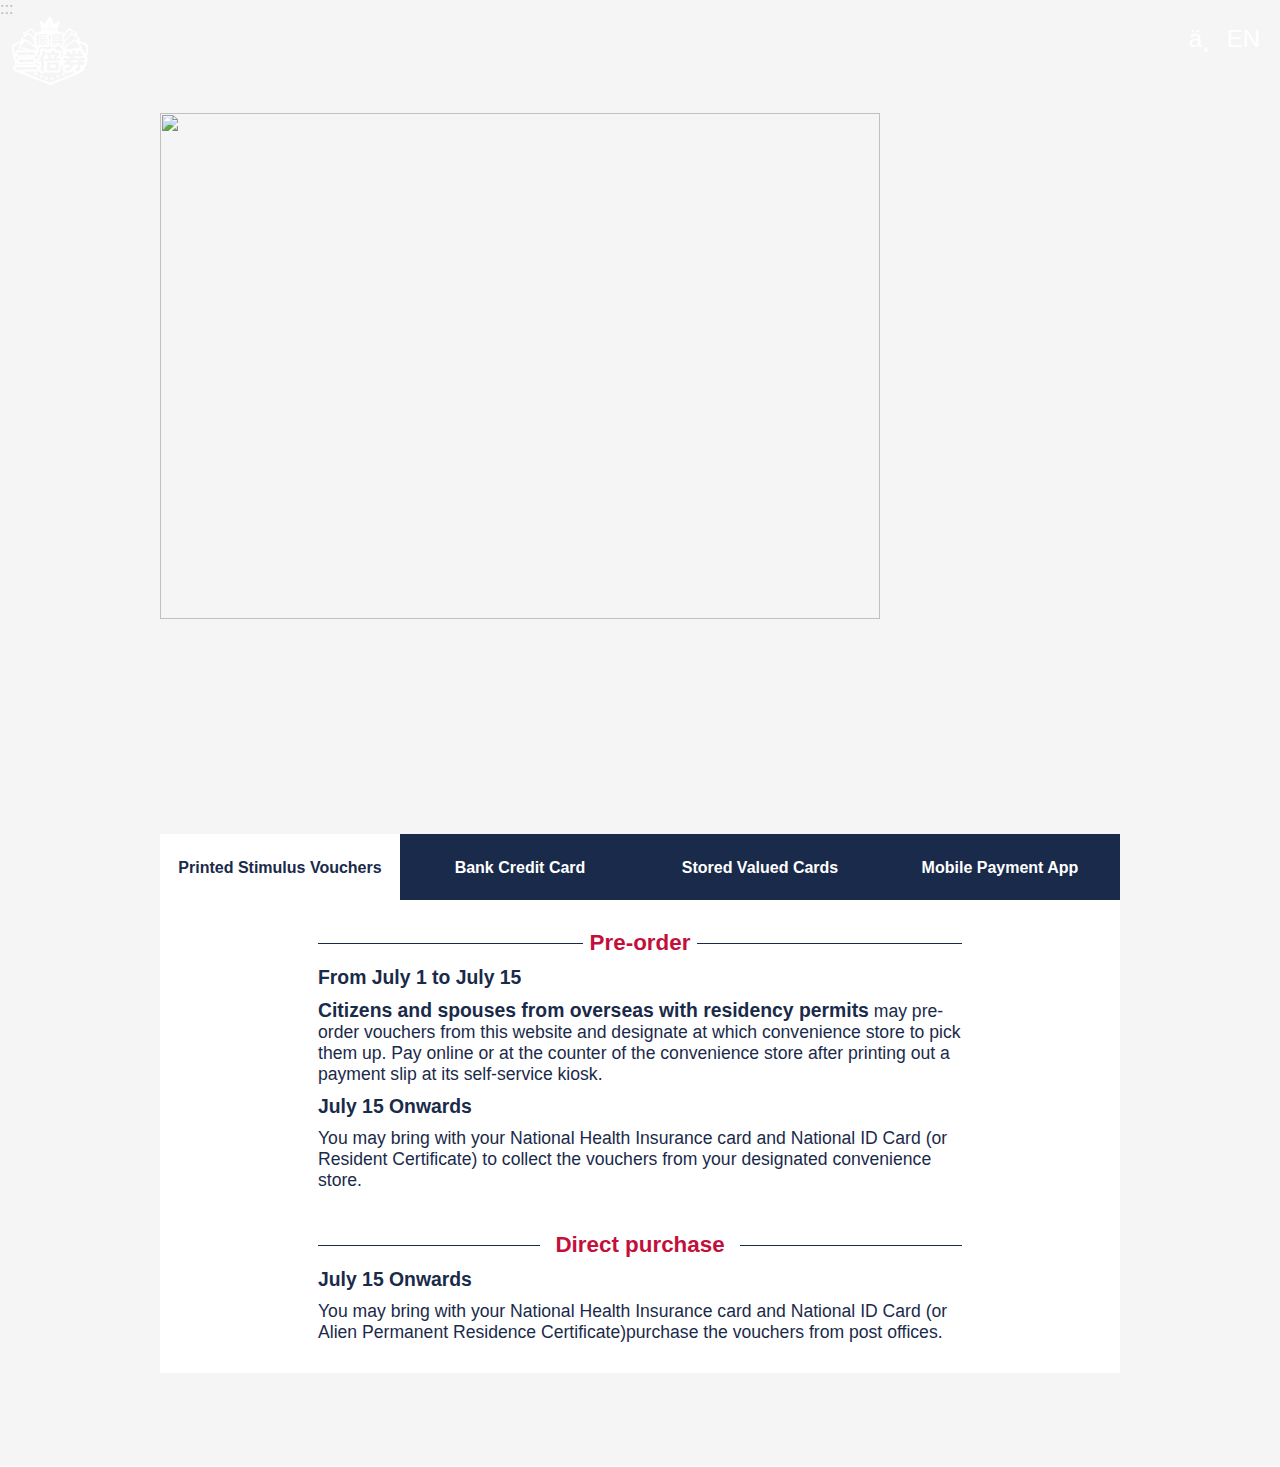
==== commit 6ff62515: "* align MOFA text" ====
--- a/index-en.html
+++ b/index-en.html
@@ -988,8 +988,8 @@
     
     @font-face {
         font-family: 'icomoon';
-        src: url("./images/icon-font/icomoon.eot?59oic8");
-        src: url("./images/icon-font/icomoon.eot?#iefix59oic8") format("embedded-opentype"), url("./images/icon-font/icomoon.ttf?59oic8") format("truetype"), url("./images/icon-font/icomoon.woff?59oic8") format("woff"), url("./images/icon-font/icomoon.svg?59oic8#icomoon") format("svg");
+        src: url("../images/icon-font/icomoon.eot?59oic8");
+        src: url("../images/icon-font/icomoon.eot?#iefix59oic8") format("embedded-opentype"), url("../images/icon-font/icomoon.ttf?59oic8") format("truetype"), url("../images/icon-font/icomoon.woff?59oic8") format("woff"), url("../images/icon-font/icomoon.svg?59oic8#icomoon") format("svg");
         font-weight: normal;
         font-style: normal;
     }
@@ -1197,7 +1197,7 @@
     .icon-pic-user-tool-bopomofo,
     .icon-pic-user-tool-metadata,
     .icon-pic-user-tool-print {
-        background-image: url('./images/icon-pic-sc6d4bf00d5.png');
+        background-image: url('../images/icon-pic-sc6d4bf00d5.png');
         background-repeat: no-repeat;
     }
     /* line 84, ../../../fire.app.windows.1.14/fire.app/lib/ruby/compass_1.0/compass-core-1.0.3/stylesheets/compass/utilities/sprites/_base.scss */
@@ -2475,7 +2475,7 @@
     /* line 15, ../sass/_base-mobile.scss */
     
     .base-mobile.is-active>.in>.hd a {
-        background-image: url('./images/icon-pic/icon-mobile_btn_close.png?1543302465');
+        background-image: url('../images/icon-pic/icon-mobile_btn_close.png?1543302465');
         left: 0;
     }
     /* line 19, ../sass/_base-mobile.scss */
@@ -2524,7 +2524,7 @@
         width: 48px;
         height: 48px;
         font-size: 1.4em;
-        background-image: url('./images/icon-mobile_btn_menu.png?1543302465');
+        background-image: url('../images/icon-mobile_btn_menu.png?1543302465');
         background-repeat: no-repeat;
         background-position: center;
         border-radius: 50%;
@@ -3141,7 +3141,7 @@
         display: block;
         width: 40px;
         height: 40px;
-        background-image: url('./images/icon-search.png?1543302465');
+        background-image: url('../images/icon-search.png?1543302465');
         transition: 150ms;
     }
     /* line 226, ../sass/_base-layout.scss */
@@ -3269,7 +3269,7 @@
         display: block;
         width: 80px;
         height: 80px;
-        background-image: url(./images/mini-logo.png);
+        background-image: url(../images/mini-logo.png);
         background-size: contain;
         position: absolute;
         top: 10px;
@@ -3311,7 +3311,7 @@
     /* line 434, ../sass/_base-layout.scss */
     
     .comingsoon>.in>.ct>.in .group-list.major-slider {
-        /* background-image: url("./images/bg.jpg"); */
+        /* background-image: url("../Images/bg.jpg"); */
         height: 100vh;
         background-size: cover;
         background-position: top left;
@@ -4350,7 +4350,7 @@
     .group-list.marquee-nav>.bg-drop-layout>.in>.ft li.prev a,
     .group-list.marquee-nav>.in>.ft li.prev a {
         left: 0;
-        background-image: url('./images/icon-pic/away-b-left.png?1543302465');
+        background-image: url('../images/icon-pic/away-b-left.png?1543302465');
         background-repeat: no-repeat;
         background-position: center;
     }
@@ -4359,7 +4359,7 @@
     .group-list.marquee-nav>.bg-drop-layout>.in>.ft li.next a,
     .group-list.marquee-nav>.in>.ft li.next a {
         right: 0;
-        background-image: url('./images/icon-pic/away-b-right.png?1543302465');
+        background-image: url('../images/icon-pic/away-b-right.png?1543302465');
         background-repeat: no-repeat;
         background-position: center;
     }
@@ -4435,7 +4435,7 @@
     /* line 62, ../sass/_simple-text_major-logo.scss */
     
     .simple-text.major-logo .ct a {
-        background-image: url('./images/major_logo.png?1547524154');
+        background-image: url('../images/major_logo.png?1547524154');
         background-repeat: no-repeat;
         background-position: center;
         display: block;
@@ -4483,7 +4483,7 @@
     /* line 46, ../sass/_simple-text_minor-logo.scss */
     
     .simple-text.minor-logo .ct a {
-        background-image: url('./images/minor_logo.png?1543302465');
+        background-image: url('../images/minor_logo.png?1543302465');
         background-repeat: no-repeat;
         background-position: center;
         display: block;
@@ -4686,7 +4686,7 @@
     /* line 16, ../sass/_list-text_link.scss */
     
     .base-mobile .list-text.link.is-open .hd a:after {
-        background-image: url('./images/icon-pic/away-b-bottom.png?1543302465');
+        background-image: url('../images/icon-pic/away-b-bottom.png?1543302465');
         background-repeat: no-repeat;
         background-position: center;
     }
@@ -4996,7 +4996,7 @@
     /* line 173, ../sass/_list-text_share.scss */
     
     .base-mobile .list-text.share .ct li.facebook a {
-        background-image: url('./images/icon-pic/share-w-facebook.png?1543302465');
+        background-image: url('../images/icon-pic/share-w-facebook.png?1543302465');
         background-repeat: no-repeat;
         background-position: center;
         height: 40px;
@@ -5010,7 +5010,7 @@
     /* line 173, ../sass/_list-text_share.scss */
     
     .base-mobile .list-text.share .ct li.google a {
-        background-image: url('./images/icon-pic/share-w-google.png?1543302465');
+        background-image: url('../images/icon-pic/share-w-google.png?1543302465');
         background-repeat: no-repeat;
         background-position: center;
         height: 40px;
@@ -5024,7 +5024,7 @@
     /* line 173, ../sass/_list-text_share.scss */
     
     .base-mobile .list-text.share .ct li.twitter a {
-        background-image: url('./images/icon-pic/share-w-twitter.png?1543302465');
+        background-image: url('../images/icon-pic/share-w-twitter.png?1543302465');
         background-repeat: no-repeat;
         background-position: center;
         height: 40px;
@@ -5038,7 +5038,7 @@
     /* line 173, ../sass/_list-text_share.scss */
     
     .base-mobile .list-text.share .ct li.plurk a {
-        background-image: url('./images/icon-pic/share-w-plurk.png?1543302465');
+        background-image: url('../images/icon-pic/share-w-plurk.png?1543302465');
         background-repeat: no-repeat;
         background-position: center;
         height: 40px;
@@ -5052,7 +5052,7 @@
     /* line 173, ../sass/_list-text_share.scss */
     
     .base-mobile .list-text.share .ct li.line a {
-        background-image: url('./images/icon-pic/share-w-line.png?1543302465');
+        background-image: url('../images/icon-pic/share-w-line.png?1543302465');
         background-repeat: no-repeat;
         background-position: center;
         height: 40px;
@@ -5066,7 +5066,7 @@
     /* line 173, ../sass/_list-text_share.scss */
     
     .base-mobile .list-text.share .ct li.email a {
-        background-image: url('./images/icon-pic/share-w-email.png?1543302465');
+        background-image: url('../images/icon-pic/share-w-email.png?1543302465');
         background-repeat: no-repeat;
         background-position: center;
         height: 40px;
@@ -5107,12 +5107,12 @@
     /* line 25, ../sass/_list-text_font-size.scss */
     
     .font-size-large .list-text.font-size .hd a {
-        background-image: url('./images/icon-pic/font-large.png?1543302465');
+        background-image: url('../images/icon-pic/font-large.png?1543302465');
     }
     /* line 35, ../sass/_list-text_font-size.scss */
     
     .font-size-small .list-text.font-size .hd a {
-        background-image: url('./images/icon-pic/font-smail.png?1543302465');
+        background-image: url('../images/icon-pic/font-smail.png?1543302465');
     }
     /* line 45, ../sass/_list-text_font-size.scss */
     
@@ -5139,7 +5139,7 @@
         width: 40px;
         height: 40px;
         background-color: #14165e;
-        background-image: url('./images/icon-pic/font-medium.png?1543302465');
+        background-image: url('../images/icon-pic/font-medium.png?1543302465');
         transition: 150ms;
     }
     /* line 85, ../sass/_list-text_font-size.scss */
@@ -5187,17 +5187,17 @@
     /* line 135, ../sass/_list-text_font-size.scss */
     
     .list-text.font-size .ct li.small a {
-        background-image: url('./images/icon-pic/font-smail.png?1543302465');
+        background-image: url('../images/icon-pic/font-smail.png?1543302465');
     }
     /* line 142, ../sass/_list-text_font-size.scss */
     
     .list-text.font-size .ct li.medium a {
-        background-image: url('./images/icon-pic/font-medium.png?1543302465');
+        background-image: url('../images/icon-pic/font-medium.png?1543302465');
     }
     /* line 149, ../sass/_list-text_font-size.scss */
     
     .list-text.font-size .ct li.large a {
-        background-image: url('./images/icon-pic/font-large.png?1543302465');
+        background-image: url('../images/icon-pic/font-large.png?1543302465');
     }
     /* line 154, ../sass/_list-text_font-size.scss */
     
@@ -5220,7 +5220,7 @@
     /* line 16, ../sass/_list-text_hot-key-word.scss */
     
     .base-mobile .list-text.hot-key-word.is-open .hd a:after {
-        background-image: url('./images/icon-pic/away-b-bottom.png?1543302465');
+        background-image: url('../images/icon-pic/away-b-bottom.png?1543302465');
         background-repeat: no-repeat;
         background-position: center;
     }
@@ -5286,7 +5286,7 @@
     /* line 16, ../sass/_list-text_nav.scss */
     
     .base-mobile .list-text.nav.is-open .hd a:after {
-        background-image: url('./images/icon-pic/away-b-bottom.png?1543302465');
+        background-image: url('../images/icon-pic/away-b-bottom.png?1543302465');
         background-repeat: no-repeat;
         background-position: center;
     }
@@ -5626,22 +5626,22 @@
     /* line 53, ../sass/_list-text_open-data.scss */
     
     .list-text.open-data .ct li.rss a {
-        background-image: url('./images/icon-pic/opn-data-rss.png?1543302465');
+        background-image: url('../images/icon-pic/opn-data-rss.png?1543302465');
     }
     /* line 60, ../sass/_list-text_open-data.scss */
     
     .list-text.open-data .ct li.json a {
-        background-image: url('./images/icon-pic/opn-data-json.png?1543302465');
+        background-image: url('../images/icon-pic/opn-data-json.png?1543302465');
     }
     /* line 67, ../sass/_list-text_open-data.scss */
     
     .list-text.open-data .ct li.xml a {
-        background-image: url('./images/icon-pic/opn-data-xml.png?1543302465');
+        background-image: url('../images/icon-pic/opn-data-xml.png?1543302465');
     }
     /* line 74, ../sass/_list-text_open-data.scss */
     
     .list-text.open-data .ct li.csv a {
-        background-image: url('./images/icon-pic/opn-data-csv.png?1543302465');
+        background-image: url('../images/icon-pic/opn-data-csv.png?1543302465');
     }
     /* line 80, ../sass/_list-text_open-data.scss */
     
@@ -5695,17 +5695,17 @@
     /* line 67, ../sass/_list-text_user-tool.scss */
     
     .list-text.user-tool .ct li.bopomofo a {
-        background-image: url('./images/icon-pic/user-tool-bopomofo.png?1543302465');
+        background-image: url('../images/icon-pic/user-tool-bopomofo.png?1543302465');
     }
     /* line 81, ../sass/_list-text_user-tool.scss */
     
     .list-text.user-tool .ct li.print a {
-        background-image: url('./images/icon-pic/user-tool-print.png?1543302465');
+        background-image: url('../images/icon-pic/user-tool-print.png?1543302465');
     }
     /* line 88, ../sass/_list-text_user-tool.scss */
     
     .list-text.user-tool .ct li.data a {
-        background-image: url('./images/icon-pic/user-tool-metadata.png?1543302465');
+        background-image: url('../images/icon-pic/user-tool-metadata.png?1543302465');
     }
     /* line 115, ../sass/_list-text_user-tool.scss */
     
@@ -5780,7 +5780,7 @@
         display: block;
         background-color: #ffffff;
         margin: 0 auto;
-        background-image: url(./images/icon-pic/away-b-top.png);
+        background-image: url(../Images/icon-pic/away-b-top.png);
         background-repeat: no-repeat;
         background-position: center;
     }
@@ -5844,7 +5844,7 @@
     /* line 15, ../sass/_area-form_page-search.scss */
     
     .area-form.page-search.is-active .hd a {
-        background-image: url('./images/search-up.png?1543302465');
+        background-image: url('../images/search-up.png?1543302465');
     }
     /* line 20, ../sass/_area-form_page-search.scss */
     
@@ -5869,7 +5869,7 @@
         width: 38px;
         height: 22px;
         vertical-align: middle;
-        background-image: url('./images/search-down.png?1543302465');
+        background-image: url('../images/search-down.png?1543302465');
         background-repeat: no-repeat;
         background-position: center;
         border-radius: 3px;
@@ -5914,7 +5914,7 @@
     /* line 101, ../sass/_area-form_page-search.scss */
     
     .area-form.page-search .ct .fieldset span.date input {
-        background-image: url('./images/icon-pic/calendar.png');
+        background-image: url('../images/icon-pic/calendar.png');
         background-position: center right;
         background-repeat: no-repeat;
     }
@@ -5973,7 +5973,7 @@
         bottom: 0;
         width: 36px;
         background-color: #1d2088;
-        background-image: url('./images/icon-pic/icon-w-search.png?1543302465');
+        background-image: url('../images/icon-pic/icon-w-search.png?1543302465');
         background-repeat: no-repeat;
         background-position: center;
     }
@@ -6056,7 +6056,7 @@
         width: 36px;
         background-color: #1d2088;
         transition: 150ms;
-        background-image: url('./images/icon-pic/icon-w-search.png?1543302465');
+        background-image: url('../images/icon-pic/icon-w-search.png?1543302465');
         background-repeat: no-repeat;
         background-position: center;
     }
@@ -6706,7 +6706,7 @@
     .area-customize.video .ct .video {
         color: #ffffff;
         margin-bottom: 5px;
-        background-image: url('./images/icon-pic/icon-w-video.png?1543302465');
+        background-image: url('../images/icon-pic/icon-w-video.png?1543302465');
         background-repeat: no-repeat;
         background-position: center;
     }
@@ -6870,13 +6870,13 @@
         var CCMS_SitesSN_Encryption = '3035';
     </script>
     <title>
-        Triple Stimulus Vouchers — Coming Soon
+        Printed triple stimulus vouchers
     </title>
     <meta http-equiv="X-UA-Compatible" content="IE=edge">
     <meta name="viewport" content="width=device-width, initial-scale=1">
-    <link id="likCss" rel="stylesheet" media="screen" href="./css/global.css?20200612071248" type="text/css">
-    <link href="./css/sys_index.css" rel="stylesheet" type="text/css">
-    <link href="./images/favicon.ico" rel="icon" type="image/x-icon">
+    <link id="likCss" rel="stylesheet" media="screen" href="css/global.css?20200612071248" type="text/css">
+    <link href="css/sys_index.css" rel="stylesheet" type="text/css">
+    <link href="images/favicon.ico" rel="icon" type="image/x-icon">
     <link href="https://hscp-ws.hamastar.com.tw/001/administrator/3035/sites/pagebackimage/6baf54d5-0b15-466d-93b4-31994d63f562.png" rel="icon" type="image/x-icon">
     <meta property="og:title" content="行政院振興方案英文網站">
     <meta property="og:type" content="article">
@@ -7006,8 +7006,8 @@
                                                                                                     <div class="in">
                                                                                                         <div class="ct">
                                                                                                             <div class="in">
-                                                                                                                <span style="background-image: url('./images/bg02.jpg');">
-                                                                                                                    <img src="./images/coming_en.png" alt="">
+                                                                                                                <span style="background-image: url('../images/bg02.jpg');">
+                                                                                                                    <img src="../Images/coming_en.png" alt="">
                                                                                                                 </span>
                                                                                                             </div>
                                                                                                         </div>
@@ -7019,8 +7019,8 @@
                                                                                                     <div class="in">
                                                                                                         <div class="ct">
                                                                                                             <div class="in">
-                                                                                                                <span style="background-image: url('./images/bg03.jpg');">
-                                                                                                                    <img src="./images/coming_en.png" alt="">
+                                                                                                                <span style="background-image: url('../images/bg03.jpg');">
+                                                                                                                    <img src="../Images/coming_en.png" alt="">
                                                                                                                 </span>
                                                                                                             </div>
                                                                                                         </div>
@@ -7032,8 +7032,8 @@
                                                                                                     <div class="in">
                                                                                                         <div class="ct">
                                                                                                             <div class="in">
-                                                                                                                <span style="background-image: url('./images/bg04.jpg');">
-                                                                                                                    <img src="./images/coming_en.png" alt="">
+                                                                                                                <span style="background-image: url('../images/bg04.jpg');">
+                                                                                                                    <img src="../Images/coming_en.png" alt="">
                                                                                                                 </span>
                                                                                                             </div>
                                                                                                         </div>
@@ -7045,8 +7045,8 @@
                                                                                                     <div class="in">
                                                                                                         <div class="ct">
                                                                                                             <div class="in">
-                                                                                                                <span style="background-image: url('./images/bg.jpg');">
-                                                                                                                    <img src="./images/coming_en.png" alt="">
+                                                                                                                <span style="background-image: url('../images/bg.jpg');">
+                                                                                                                    <img src="../Images/coming_en.png" alt="">
                                                                                                                 </span>
                                                                                                             </div>
                                                                                                         </div>
@@ -7256,8 +7256,8 @@
 
                                                                                                                     <p class="hd"> Eligible cards </p>
 
-                                                                                                                    <p><img alt="card01" src="./images/card01.png" style="margin: 5px; width: 20%;"><img alt="card02" src="./images/card02.png" style="margin: 5px; width: 20%;">
-                                                                                                                        <img alt="card03" src="./images/card03.png" style="margin: 5px; width: 20%;"><img alt="card04" src="./images/card04.png" style="width: 20%; margin: 5px;">
+                                                                                                                    <p><img alt="card01" src="../Images/card01.png" style="margin: 5px; width: 20%;"><img alt="card02" src="../Images/card02.png" style="margin: 5px; width: 20%;">
+                                                                                                                        <img alt="card03" src="../Images/card03.png" style="margin: 5px; width: 20%;"><img alt="card04" src="../Images/card04.png" style="width: 20%; margin: 5px;">
                                                                                                                     </p>
                                                                                                                 </div>
                                                                                                             </div>
@@ -7462,4 +7462,4 @@
     }, 5000);
 </script>
 
-</html>
+</html>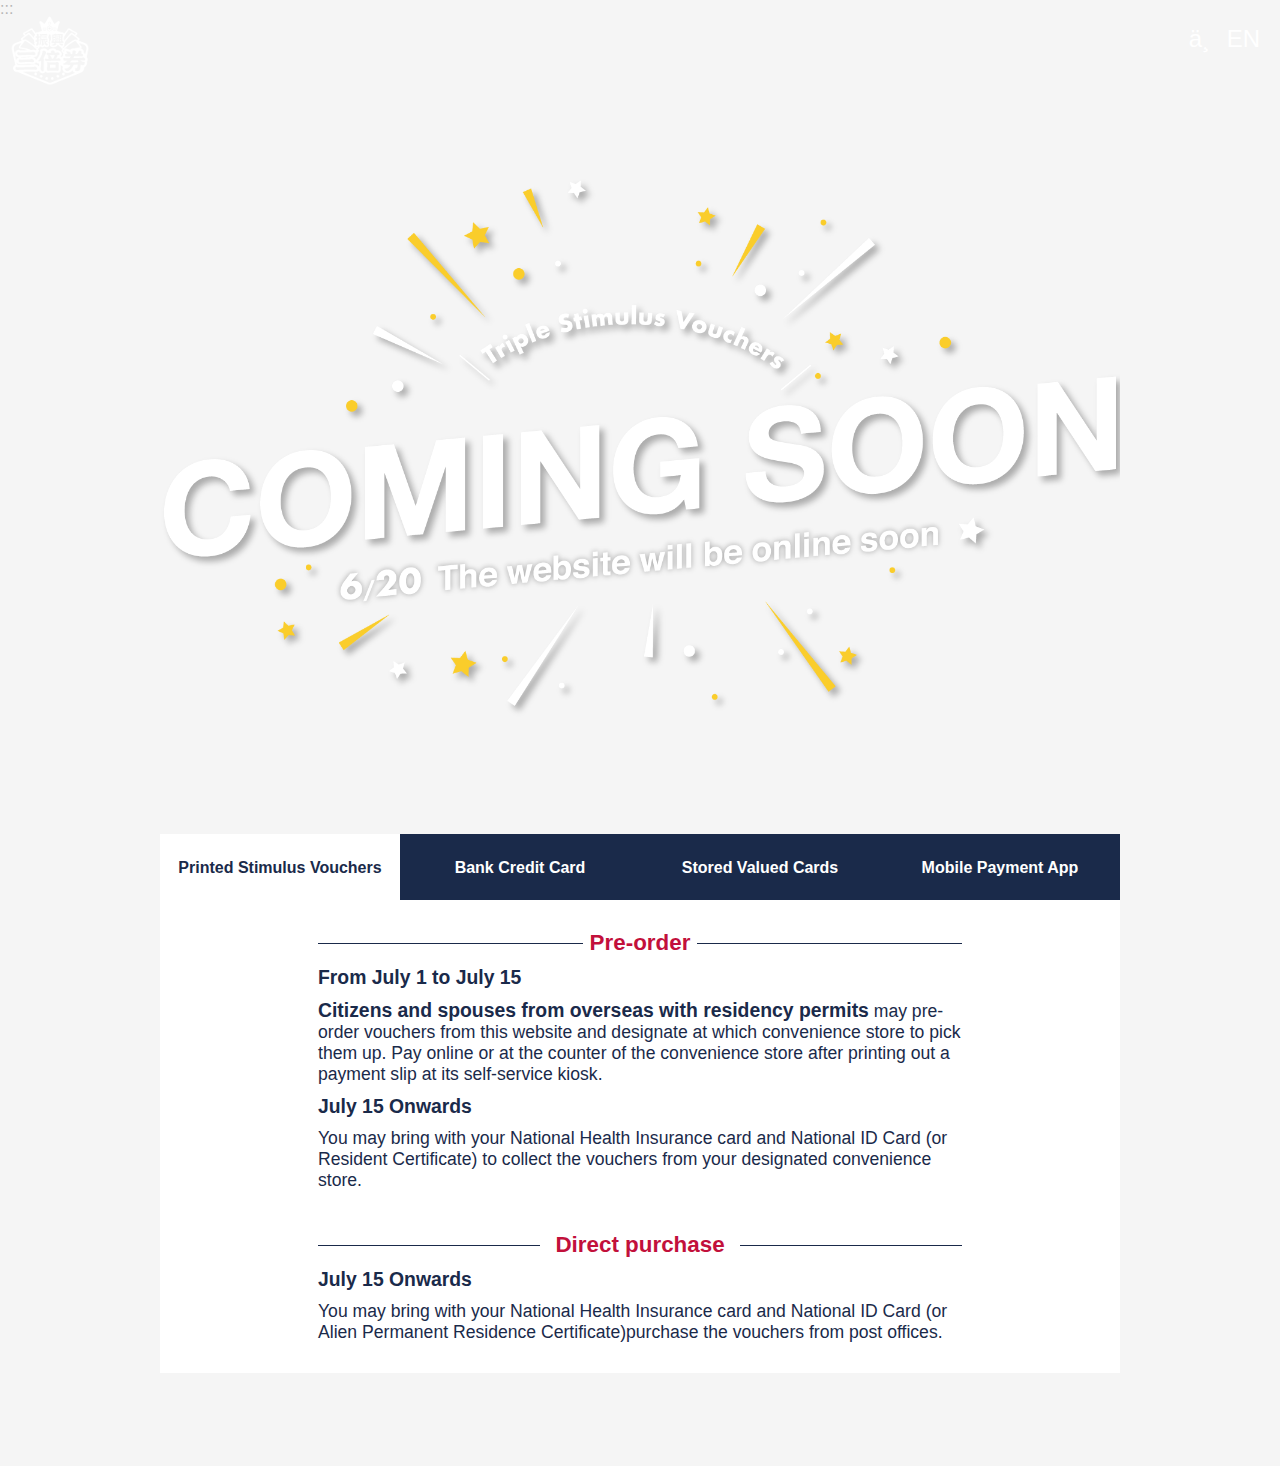
==== commit bd812ebf: "* re-fix title" ====
--- a/index-en.html
+++ b/index-en.html
@@ -3311,7 +3311,7 @@
     /* line 434, ../sass/_base-layout.scss */
     
     .comingsoon>.in>.ct>.in .group-list.major-slider {
-        /* background-image: url("../Images/bg.jpg"); */
+        /* background-image: url("../images/bg.jpg"); */
         height: 100vh;
         background-size: cover;
         background-position: top left;
@@ -5780,7 +5780,7 @@
         display: block;
         background-color: #ffffff;
         margin: 0 auto;
-        background-image: url(../Images/icon-pic/away-b-top.png);
+        background-image: url(../images/icon-pic/away-b-top.png);
         background-repeat: no-repeat;
         background-position: center;
     }
@@ -6870,7 +6870,7 @@
         var CCMS_SitesSN_Encryption = '3035';
     </script>
     <title>
-        Printed triple stimulus vouchers
+        Triple Stimulus Vouchers — Coming Soon
     </title>
     <meta http-equiv="X-UA-Compatible" content="IE=edge">
     <meta name="viewport" content="width=device-width, initial-scale=1">
@@ -7007,7 +7007,7 @@
                                                                                                         <div class="ct">
                                                                                                             <div class="in">
                                                                                                                 <span style="background-image: url('../images/bg02.jpg');">
-                                                                                                                    <img src="../Images/coming_en.png" alt="">
+                                                                                                                    <img src="../images/coming_en.png" alt="">
                                                                                                                 </span>
                                                                                                             </div>
                                                                                                         </div>
@@ -7020,7 +7020,7 @@
                                                                                                         <div class="ct">
                                                                                                             <div class="in">
                                                                                                                 <span style="background-image: url('../images/bg03.jpg');">
-                                                                                                                    <img src="../Images/coming_en.png" alt="">
+                                                                                                                    <img src="../images/coming_en.png" alt="">
                                                                                                                 </span>
                                                                                                             </div>
                                                                                                         </div>
@@ -7033,7 +7033,7 @@
                                                                                                         <div class="ct">
                                                                                                             <div class="in">
                                                                                                                 <span style="background-image: url('../images/bg04.jpg');">
-                                                                                                                    <img src="../Images/coming_en.png" alt="">
+                                                                                                                    <img src="../images/coming_en.png" alt="">
                                                                                                                 </span>
                                                                                                             </div>
                                                                                                         </div>
@@ -7046,7 +7046,7 @@
                                                                                                         <div class="ct">
                                                                                                             <div class="in">
                                                                                                                 <span style="background-image: url('../images/bg.jpg');">
-                                                                                                                    <img src="../Images/coming_en.png" alt="">
+                                                                                                                    <img src="../images/coming_en.png" alt="">
                                                                                                                 </span>
                                                                                                             </div>
                                                                                                         </div>
@@ -7256,8 +7256,8 @@
 
                                                                                                                     <p class="hd"> Eligible cards </p>
 
-                                                                                                                    <p><img alt="card01" src="../Images/card01.png" style="margin: 5px; width: 20%;"><img alt="card02" src="../Images/card02.png" style="margin: 5px; width: 20%;">
-                                                                                                                        <img alt="card03" src="../Images/card03.png" style="margin: 5px; width: 20%;"><img alt="card04" src="../Images/card04.png" style="width: 20%; margin: 5px;">
+                                                                                                                    <p><img alt="card01" src="../images/card01.png" style="margin: 5px; width: 20%;"><img alt="card02" src="../images/card02.png" style="margin: 5px; width: 20%;">
+                                                                                                                        <img alt="card03" src="../images/card03.png" style="margin: 5px; width: 20%;"><img alt="card04" src="../images/card04.png" style="width: 20%; margin: 5px;">
                                                                                                                     </p>
                                                                                                                 </div>
                                                                                                             </div>
@@ -7462,4 +7462,4 @@
     }, 5000);
 </script>
 
-</html>+</html>
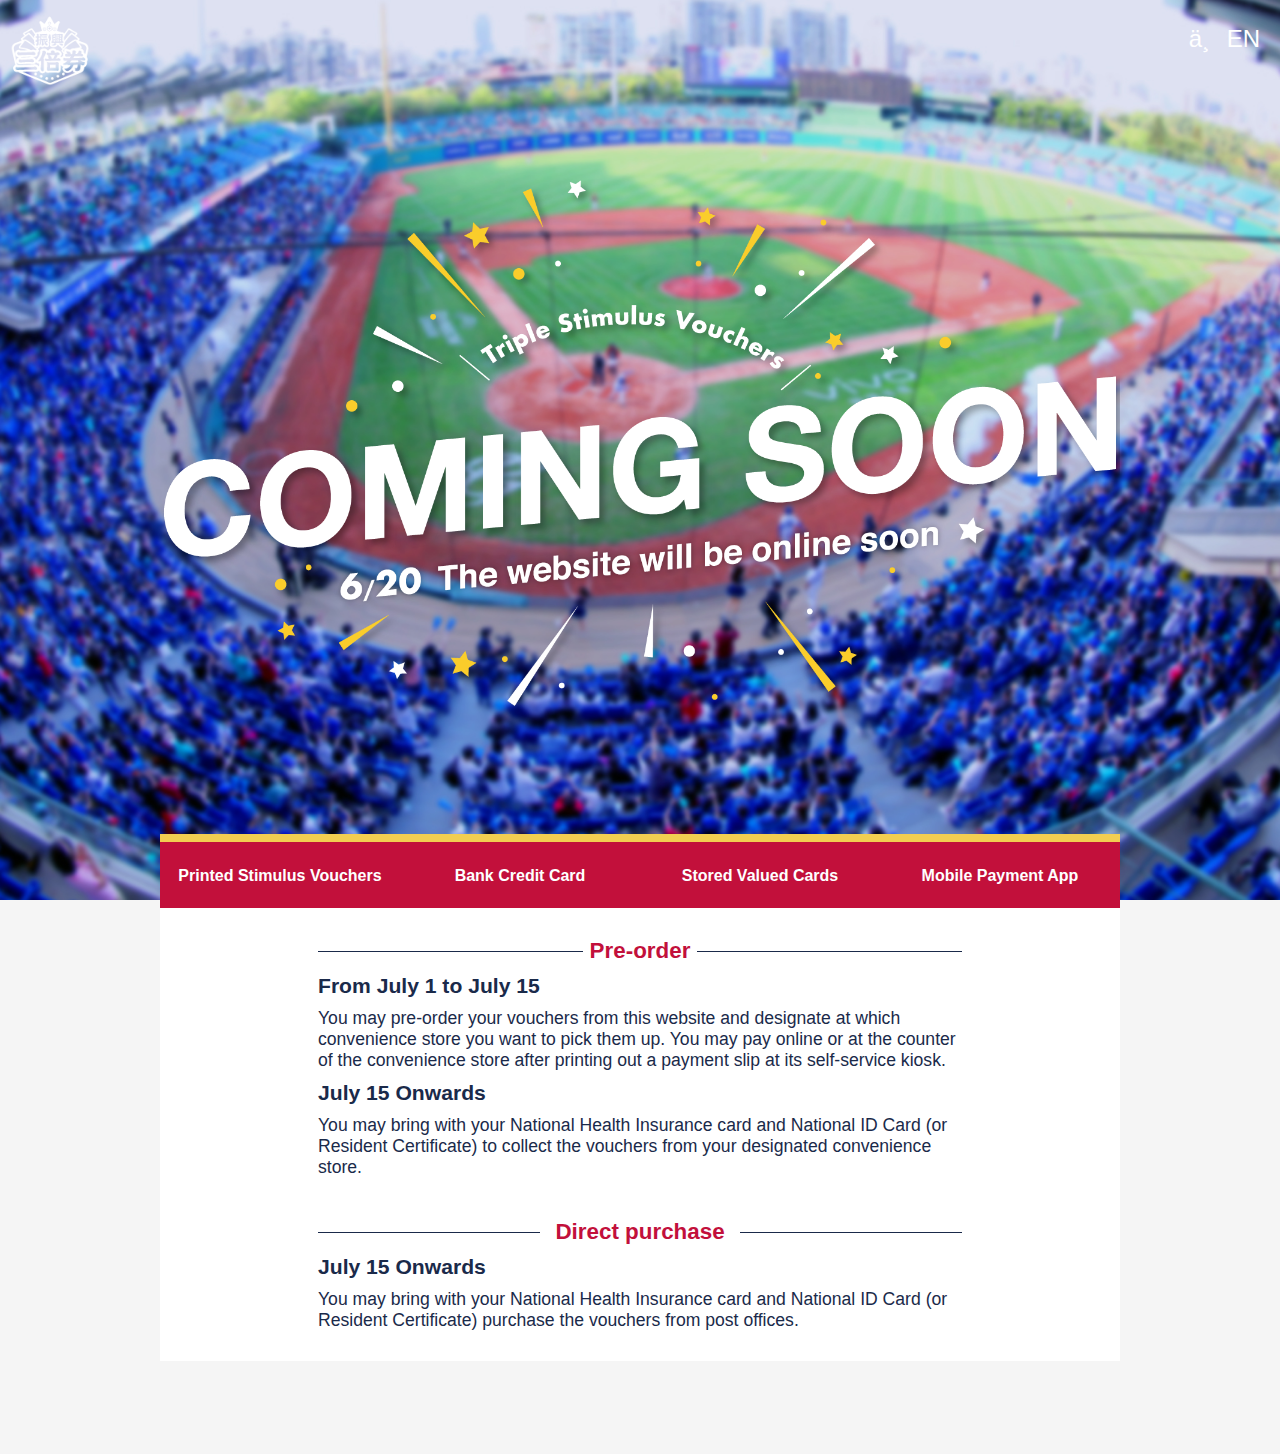
==== commit c9f65d1c: "調整格式" ====
--- a/index-en.html
+++ b/index-en.html
@@ -1,6863 +1,3 @@
-<style>
-    @charset "UTF-8";
-    /*
-	順序上位於 base/variable 之前，因此不能使用任何 base/variable 變數 
-*/
-    /* 修正粗體 */
-    
-    @font-face {
-        font-family: '微軟正黑體修正';
-        unicode-range: U+7db0, U+78A7, U+7B75;
-        /* ASCII (碧筵綰) */
-        font-style: normal;
-        font-weight: bold;
-        src: local(Yu Gothic), local(MS Gothic);
-    }
-    /* 一般粗細的時候改回微軟正黑 */
-    
-    @font-face {
-        font-family: '微軟正黑體修正';
-        unicode-range: U+7db0, U+78A7, U+7B75;
-        /* ASCII (碧筵綰) */
-        font-style: normal;
-        font-weight: normal;
-        src: local(微軟正黑體);
-    }
-    
-    form {
-        margin-bottom: 0;
-    }
-    
-    b,
-    strong {
-        font-size: 1.1em;
-    }
-    /* line 504, ../sass/_base-function.scss */
-    
-    .group-tab>.bg-drop-layout>.in>.ct>.in>ul,
-    .group-tab>.in>.ct>.in>ul,
-    .group-list>.bg-drop-layout>.in>.ct>.in>ul,
-    .group-list>.in>.ct>.in>ul,
-    .list-text .ct ul,
-    .list-pic .ct ul,
-    .base-extend .group-list.nav>.bg-drop-layout>.in>.hd h3,
-    .base-extend .group-list.nav>.in>.hd h3,
-    .base-module-area .group-list.nav>.bg-drop-layout>.in>.hd h3,
-    .base-module-area .group-list.nav>.in>.hd h3,
-    .base-aside .group-list.nav>.bg-drop-layout>.in>.hd h3,
-    .base-aside .group-list.nav>.in>.hd h3,
-    .simple-text.major-logo .ct h1,
-    .simple-text.heading .ct h3,
-    .list-text.minor-nav .hd h4,
-    .base-wrapper .area-form.search .ct .list ul,
-    .group-list02>.bg-drop-layout>.in>.ct>.in>ul,
-    .group-list02>.in>.ct>.in>ul,
-    .area-customize.icons-g2 .ct ul,
-    [data-index][data-type] .hd h3,
-    [data-index][data-type] .hd h4,
-    [data-index][data-type] .ct .list ul,
-    [data-index][data-type] .ct .label ul,
-    [data-index][data-type] .ct .p p,
-    [data-index][data-type] .ft ul,
-    .group-tab>.bg-drop-layout>.in>.ct>.in>ul>li>[data-index][data-type],
-    .group-tab>.in>.ct>.in>ul>li>[data-index][data-type],
-    .group-tab>.bg-drop-layout>.in>.ct>.in>ul>li>[data-index][data-type]>.bg-drop-layout>.in,
-    .group-tab>.bg-drop-layout>.in>.ct>.in>ul>li>[data-index][data-type]>.in,
-    .group-tab>.in>.ct>.in>ul>li>[data-index][data-type]>.bg-drop-layout>.in,
-    .group-tab>.in>.ct>.in>ul>li>[data-index][data-type]>.in {
-        margin: 0;
-        position: static;
-        top: auto;
-        right: auto;
-        bottom: auto;
-        left: auto;
-    }
-    /* line 513, ../sass/_base-function.scss */
-    
-    .group-tab>.bg-drop-layout>.in>.ct>.in>ul,
-    .group-tab>.in>.ct>.in>ul,
-    .group-list>.bg-drop-layout>.in>.ct>.in>ul,
-    .group-list>.in>.ct>.in>ul,
-    .list-text .ct ul,
-    .list-pic .ct ul,
-    .base-extend .group-list.nav>.bg-drop-layout>.in>.hd h3,
-    .base-extend .group-list.nav>.in>.hd h3,
-    .base-module-area .group-list.nav>.bg-drop-layout>.in>.hd h3,
-    .base-module-area .group-list.nav>.in>.hd h3,
-    .base-aside .group-list.nav>.bg-drop-layout>.in>.hd h3,
-    .base-aside .group-list.nav>.in>.hd h3,
-    .simple-text.major-logo .ct h1,
-    .simple-text.heading .ct h3,
-    .list-text.minor-nav .hd h4,
-    .base-wrapper .area-form.search .ct .list ul,
-    .group-list02>.bg-drop-layout>.in>.ct>.in>ul,
-    .group-list02>.in>.ct>.in>ul,
-    .area-customize.icons-g2 .ct ul,
-    [data-index][data-type] .hd h3,
-    [data-index][data-type] .hd h4,
-    [data-index][data-type] .ct .list ul,
-    [data-index][data-type] .ct .label ul,
-    [data-index][data-type] .ct .p p,
-    [data-index][data-type] .ft ul {
-        padding: 0;
-        border: 0;
-        border-radius: 0;
-        list-style: none;
-        background-color: transparent;
-        font-size: 1em;
-        font-weight: normal;
-        transition: initial;
-    }
-    /* line 523, ../sass/_base-function.scss */
-    
-    .group-tab>.bg-drop-layout>.in>.ct>.in>ul:before,
-    .group-tab>.in>.ct>.in>ul:before,
-    .group-list>.bg-drop-layout>.in>.ct>.in>ul:before,
-    .group-list>.in>.ct>.in>ul:before,
-    .list-text .ct ul:before,
-    .list-pic .ct ul:before,
-    .base-extend .group-list.nav>.bg-drop-layout>.in>.hd h3:before,
-    .base-extend .group-list.nav>.in>.hd h3:before,
-    .base-module-area .group-list.nav>.bg-drop-layout>.in>.hd h3:before,
-    .base-module-area .group-list.nav>.in>.hd h3:before,
-    .base-aside .group-list.nav>.bg-drop-layout>.in>.hd h3:before,
-    .base-aside .group-list.nav>.in>.hd h3:before,
-    .simple-text.major-logo .ct h1:before,
-    .simple-text.heading .ct h3:before,
-    .list-text.minor-nav .hd h4:before,
-    .base-wrapper .area-form.search .ct .list ul:before,
-    .group-list02>.bg-drop-layout>.in>.ct>.in>ul:before,
-    .group-list02>.in>.ct>.in>ul:before,
-    .area-customize.icons-g2 .ct ul:before,
-    [data-index][data-type] .hd h3:before,
-    [data-index][data-type] .hd h4:before,
-    [data-index][data-type] .ct .list ul:before,
-    [data-index][data-type] .ct .label ul:before,
-    [data-index][data-type] .ct .p p:before,
-    [data-index][data-type] .ft ul:before {
-        content: none;
-    }
-    /* line 527, ../sass/_base-function.scss */
-    
-    .group-tab>.bg-drop-layout>.in>.ct>.in>ul:after,
-    .group-tab>.in>.ct>.in>ul:after,
-    .group-list>.bg-drop-layout>.in>.ct>.in>ul:after,
-    .group-list>.in>.ct>.in>ul:after,
-    .list-text .ct ul:after,
-    .list-pic .ct ul:after,
-    .base-extend .group-list.nav>.bg-drop-layout>.in>.hd h3:after,
-    .base-extend .group-list.nav>.in>.hd h3:after,
-    .base-module-area .group-list.nav>.bg-drop-layout>.in>.hd h3:after,
-    .base-module-area .group-list.nav>.in>.hd h3:after,
-    .base-aside .group-list.nav>.bg-drop-layout>.in>.hd h3:after,
-    .base-aside .group-list.nav>.in>.hd h3:after,
-    .simple-text.major-logo .ct h1:after,
-    .simple-text.heading .ct h3:after,
-    .list-text.minor-nav .hd h4:after,
-    .base-wrapper .area-form.search .ct .list ul:after,
-    .group-list02>.bg-drop-layout>.in>.ct>.in>ul:after,
-    .group-list02>.in>.ct>.in>ul:after,
-    .area-customize.icons-g2 .ct ul:after,
-    [data-index][data-type] .hd h3:after,
-    [data-index][data-type] .hd h4:after,
-    [data-index][data-type] .ct .list ul:after,
-    [data-index][data-type] .ct .label ul:after,
-    [data-index][data-type] .ct .p p:after,
-    [data-index][data-type] .ft ul:after {
-        content: none;
-    }
-    /* line 539, ../sass/_base-function.scss */
-    
-    [data-type="1"][data-child]>.bg-drop-layout>.in>.ct>.in:after,
-    [data-type="1"][data-child]>.in>.ct>.in:after,
-    .base-page-area>.in:after,
-    .base-footer .info>.bg-drop-layout>.in>.ct>.in:after,
-    .base-footer .info>.in>.ct>.in:after,
-    .group>.bg-drop-layout>.in>.ct>.in:after,
-    .group>.in>.ct>.in:after,
-    .group-list>.bg-drop-layout>.in>.ct>.in>ul:after,
-    .group-list>.in>.ct>.in>ul:after,
-    .list-text .ct ul:after,
-    .list-pic .ct ul:after,
-    .base-mobile .list-text.share .ct ul:after,
-    .base-header .list-text.nav .ct ul:after,
-    .list-text.tab .ct ul:after,
-    .group-list02>.bg-drop-layout>.in>.ct>.in>ul:after,
-    .group-list02>.in>.ct>.in>ul:after,
-    .area-essay.message .ct .div:after {
-        content: "​";
-        display: block;
-        height: 0;
-        clear: both;
-    }
-    /* line 548, ../sass/_base-function.scss */
-    
-    .base-mobile>.in>.hd a,
-    .base-header .msg-tool>.bg-drop-layout>.in>.hd a,
-    .base-header .msg-tool>.in>.hd a,
-    .group-list.marquee-nav>.bg-drop-layout>.in>.ft li.next a,
-    .group-list.marquee-nav>.bg-drop-layout>.in>.ft li.prev a,
-    .group-list.marquee-nav>.in>.ft li.next a,
-    .group-list.marquee-nav>.in>.ft li.prev a,
-    .simple-text.major-logo .ct a,
-    .simple-text.minor-logo .ct a,
-    .base-extend .list-text.share .ct a,
-    .base-mobile .list-text.share .ct a,
-    .list-text.font-size .hd a,
-    .list-text.font-size .ct a,
-    .list-text.open-data .ct a,
-    .list-text.user-tool .ct a,
-    .base-footer .simple-text.btn .ct a,
-    .area-form.page-search .hd a,
-    .base-mobile .area-form.search .ct .fieldset span.submit a,
-    .base-wrapper .area-form.search .ct .fieldset span.submit a {
-        font: 0/0 a;
-        color: transparent;
-        text-indent: -9999px;
-    }
-    /* line 554, ../sass/_base-function.scss */
-    
-    .group-list.default>.bg-drop-layout>.in>.hd h4,
-    .group-list.default>.in>.hd h4,
-    .simple-text.default .hd h4,
-    .area-editor.default .hd h4,
-    .base-content .list-text.link .hd h4,
-    .group-list.sample>.bg-drop-layout>.in>.hd h4,
-    .group-list.sample>.in>.hd h4,
-    .group-list.slider>.bg-drop-layout>.in>.hd h4,
-    .group-list.slider>.in>.hd h4,
-    .simple-text.message .hd h4,
-    .group-list.message>.bg-drop-layout>.in>.hd h4,
-    .group-list.message>.in>.hd h4,
-    .area-customize.icons-g2 .hd h4,
-    .area-essay.message .hd h4,
-    .group-list.news-card02 .hd h4,
-    .area-figure.album .hd h4,
-    .area-customize.video .hd h4,
-    .group-list.default>.bg-drop-layout>.in>.hd h3,
-    .group-list.default>.in>.hd h3,
-    .simple-text.default .hd h3,
-    .area-editor.default .hd h3,
-    .base-content .list-text.link .hd h3,
-    .group-list.sample>.bg-drop-layout>.in>.hd h3,
-    .group-list.sample>.in>.hd h3,
-    .group-list.slider>.bg-drop-layout>.in>.hd h3,
-    .group-list.slider>.in>.hd h3,
-    .simple-text.message .hd h3,
-    .group-list.message>.bg-drop-layout>.in>.hd h3,
-    .group-list.message>.in>.hd h3,
-    .area-customize.icons-g2 .hd h3,
-    .area-essay.message .hd h3,
-    .group-list.news-card02 .hd h3,
-    .area-figure.album .hd h3,
-    .area-customize.video .hd h3,
-    .base-header .group.nav>.bg-drop-layout>.in>.hd a,
-    .base-header .group.nav>.in>.hd a,
-    .base-content .list-text.link .ct a,
-    .base-header .list-text.nav .hd a,
-    .base-header .list-text.nav .ct a,
-    .simple-text.message .ct a,
-    .group-list.news-card02 .ct .label span,
-    .area-figure.album .ct .label span {
-        overflow: hidden;
-        text-overflow: ellipsis;
-        white-space: nowrap;
-    }
-    /* line 625, ../sass/_base-function.scss */
-    
-    .base-page-area,
-    .base-header .info>.bg-drop-layout>.in>.ct,
-    .base-header .info>.in>.ct,
-    .base-footer .info>.bg-drop-layout>.in,
-    .base-footer .info>.in,
-    .Question,
-    .base-header .group-list.nav>.bg-drop-layout>.in>.ct,
-    .base-header .group-list.nav>.in>.ct,
-    .base-footer .group-list.nav>.bg-drop-layout>.in,
-    .base-footer .group-list.nav>.in,
-    .base-header .list-text.link>.bg-drop-layout>.in,
-    .base-header .list-text.link>.in,
-    .area-customize.nav>.bg-drop-layout>.in,
-    .area-customize.nav>.in,
-    .base-footer .simple-text.btn>.bg-drop-layout>.in,
-    .base-footer .simple-text.btn>.in,
-    .base-extend .simple-text.btn>.bg-drop-layout>.in,
-    .base-extend .simple-text.btn>.in,
-    .group.center>.bg-drop-layout>.in>.ct,
-    .group.center>.in>.ct,
-    .area-customize.icons-g2,
-    .group-list.news-card02 .ct,
-    .area-customize.video>.bg-drop-layout>.in,
-    .area-customize.video>.in {
-        margin: 0 auto;
-        max-width: 1024px;
-    }
-    /* line 635, ../sass/_base-function.scss */
-    
-    .base-module-area [data-index][data-type]+.is-hide-header>.in,
-    .base-aside [data-index][data-type]+.is-hide-header>.in {
-        margin-top: 5px !important;
-    }
-    /* line 640, ../sass/_base-function.scss */
-    
-    .base-module-area [data-index][data-type]+.is-hide-header>.in>.in>.hd,
-    .base-aside [data-index][data-type]+.is-hide-header>.in>.in>.hd {
-        display: none !important;
-    }
-    /* line 646, ../sass/_base-function.scss */
-    
-    .group.page-content [data-type]+.is-hide-header,
-    .group.page-footer [data-type]+.is-hide-header,
-    .base-content .list-pic.icon,
-    .list-text.btn {
-        margin-top: 8px !important;
-    }
-    /* line 651, ../sass/_base-function.scss */
-    
-    .group.page-content [data-type]+.is-hide-header>.in>.hd,
-    .group.page-footer [data-type]+.is-hide-header>.in>.hd,
-    .base-content .list-pic.icon>.in>.hd,
-    .list-text.btn>.in>.hd {
-        display: none !important;
-    }
-    /* line 657, ../sass/_base-function.scss */
-    
-    .base-mobile>.in>.ct .is-hide-header>.in,
-    .area-editor.address {
-        margin-top: 8px !important;
-    }
-    /* line 662, ../sass/_base-function.scss */
-    
-    .base-mobile>.in>.ct .is-hide-header>.in>.in>.hd,
-    .area-editor.address>.in>.hd {
-        display: none !important;
-    }
-    /* line 679, ../sass/_base-function.scss */
-    
-    .base-module-area [data-index][data-type]>.in,
-    .base-aside [data-index][data-type]>.in {
-        margin-top: 8px;
-        margin-bottom: 8px;
-    }
-    /* line 695, ../sass/_base-function.scss */
-    
-    .group.page-content [data-type]+[data-type],
-    .group.page-footer [data-type]+[data-type] {
-        margin-top: 30px;
-    }
-    /* line 708, ../sass/_base-function.scss */
-    
-    .base-mobile>.in>.ct [data-index][data-type="0"]>.in,
-    .base-mobile>.in>.ct [data-index][data-type="2"]>.in,
-    .base-mobile>.in>.ct [data-index][data-type="4"]>.in {
-        margin-top: 8px;
-        margin-right: 8px;
-        margin-bottom: 8px;
-        margin-left: 8px;
-    }
-    /* line 726, ../sass/_base-function.scss */
-    
-    .area-essay.message .ct .p a,
-    .area-customize.video .ct .p a,
-    .area-editor.address .ct a {
-        color: #08c;
-        text-decoration: underline;
-    }
-    /* line 732, ../sass/_base-function.scss */
-    
-    .area-essay.message .ct .p a:hover,
-    .area-customize.video .ct .p a:hover,
-    .area-editor.address .ct a:hover {
-        color: #006699;
-        text-decoration: none;
-    }
-    /* line 744, ../sass/_base-function.scss */
-    
-    .group-list.default>.bg-drop-layout>.in>.hd h4,
-    .group-list.default>.in>.hd h4,
-    .simple-text.default .hd h4,
-    .area-editor.default .hd h4,
-    .base-content .list-text.link .hd h4,
-    .group-list.sample>.bg-drop-layout>.in>.hd h4,
-    .group-list.sample>.in>.hd h4,
-    .group-list.slider>.bg-drop-layout>.in>.hd h4,
-    .group-list.slider>.in>.hd h4,
-    .simple-text.message .hd h4,
-    .group-list.message>.bg-drop-layout>.in>.hd h4,
-    .group-list.message>.in>.hd h4,
-    .area-customize.icons-g2 .hd h4,
-    .area-essay.message .hd h4,
-    .group-list.news-card02 .hd h4,
-    .area-figure.album .hd h4,
-    .area-customize.video .hd h4,
-    .group-list.default>.bg-drop-layout>.in>.hd h3,
-    .group-list.default>.in>.hd h3,
-    .simple-text.default .hd h3,
-    .area-editor.default .hd h3,
-    .base-content .list-text.link .hd h3,
-    .group-list.sample>.bg-drop-layout>.in>.hd h3,
-    .group-list.sample>.in>.hd h3,
-    .group-list.slider>.bg-drop-layout>.in>.hd h3,
-    .group-list.slider>.in>.hd h3,
-    .simple-text.message .hd h3,
-    .group-list.message>.bg-drop-layout>.in>.hd h3,
-    .group-list.message>.in>.hd h3,
-    .area-customize.icons-g2 .hd h3,
-    .area-essay.message .hd h3,
-    .group-list.news-card02 .hd h3,
-    .area-figure.album .hd h3,
-    .area-customize.video .hd h3 {
-        font-size: 1.75em;
-        font-weight: 700;
-        padding-bottom: 9px;
-        margin-bottom: 8px;
-        line-height: 40px;
-        text-align: center;
-    }
-    /* line 753, ../sass/_base-function.scss */
-    
-    .group-list.default>.bg-drop-layout>.in>.hd h4:before,
-    .group-list.default>.in>.hd h4:before,
-    .simple-text.default .hd h4:before,
-    .area-editor.default .hd h4:before,
-    .base-content .list-text.link .hd h4:before,
-    .group-list.sample>.bg-drop-layout>.in>.hd h4:before,
-    .group-list.sample>.in>.hd h4:before,
-    .group-list.slider>.bg-drop-layout>.in>.hd h4:before,
-    .group-list.slider>.in>.hd h4:before,
-    .simple-text.message .hd h4:before,
-    .group-list.message>.bg-drop-layout>.in>.hd h4:before,
-    .group-list.message>.in>.hd h4:before,
-    .area-customize.icons-g2 .hd h4:before,
-    .area-essay.message .hd h4:before,
-    .group-list.news-card02 .hd h4:before,
-    .area-figure.album .hd h4:before,
-    .area-customize.video .hd h4:before,
-    .group-list.default>.bg-drop-layout>.in>.hd h3:before,
-    .group-list.default>.in>.hd h3:before,
-    .simple-text.default .hd h3:before,
-    .area-editor.default .hd h3:before,
-    .base-content .list-text.link .hd h3:before,
-    .group-list.sample>.bg-drop-layout>.in>.hd h3:before,
-    .group-list.sample>.in>.hd h3:before,
-    .group-list.slider>.bg-drop-layout>.in>.hd h3:before,
-    .group-list.slider>.in>.hd h3:before,
-    .simple-text.message .hd h3:before,
-    .group-list.message>.bg-drop-layout>.in>.hd h3:before,
-    .group-list.message>.in>.hd h3:before,
-    .area-customize.icons-g2 .hd h3:before,
-    .area-essay.message .hd h3:before,
-    .group-list.news-card02 .hd h3:before,
-    .area-figure.album .hd h3:before,
-    .area-customize.video .hd h3:before {
-        margin-right: 3px;
-    }
-    /* line 757, ../sass/_base-function.scss */
-    
-    .group-list.default>.bg-drop-layout>.in>.hd h4:after,
-    .group-list.default>.in>.hd h4:after,
-    .simple-text.default .hd h4:after,
-    .area-editor.default .hd h4:after,
-    .base-content .list-text.link .hd h4:after,
-    .group-list.sample>.bg-drop-layout>.in>.hd h4:after,
-    .group-list.sample>.in>.hd h4:after,
-    .group-list.slider>.bg-drop-layout>.in>.hd h4:after,
-    .group-list.slider>.in>.hd h4:after,
-    .simple-text.message .hd h4:after,
-    .group-list.message>.bg-drop-layout>.in>.hd h4:after,
-    .group-list.message>.in>.hd h4:after,
-    .area-customize.icons-g2 .hd h4:after,
-    .area-essay.message .hd h4:after,
-    .group-list.news-card02 .hd h4:after,
-    .area-figure.album .hd h4:after,
-    .area-customize.video .hd h4:after,
-    .group-list.default>.bg-drop-layout>.in>.hd h3:after,
-    .group-list.default>.in>.hd h3:after,
-    .simple-text.default .hd h3:after,
-    .area-editor.default .hd h3:after,
-    .base-content .list-text.link .hd h3:after,
-    .group-list.sample>.bg-drop-layout>.in>.hd h3:after,
-    .group-list.sample>.in>.hd h3:after,
-    .group-list.slider>.bg-drop-layout>.in>.hd h3:after,
-    .group-list.slider>.in>.hd h3:after,
-    .simple-text.message .hd h3:after,
-    .group-list.message>.bg-drop-layout>.in>.hd h3:after,
-    .group-list.message>.in>.hd h3:after,
-    .area-customize.icons-g2 .hd h3:after,
-    .area-essay.message .hd h3:after,
-    .group-list.news-card02 .hd h3:after,
-    .area-figure.album .hd h3:after,
-    .area-customize.video .hd h3:after {
-        margin-left: 3px;
-    }
-    /* line 762, ../sass/_base-function.scss */
-    
-    .group-list.default>.bg-drop-layout>.in>.hd span,
-    .group-list.default>.in>.hd span,
-    .simple-text.default .hd span,
-    .area-editor.default .hd span,
-    .base-content .list-text.link .hd span,
-    .group-list.sample>.bg-drop-layout>.in>.hd span,
-    .group-list.sample>.in>.hd span,
-    .group-list.slider>.bg-drop-layout>.in>.hd span,
-    .group-list.slider>.in>.hd span,
-    .simple-text.message .hd span,
-    .group-list.message>.bg-drop-layout>.in>.hd span,
-    .group-list.message>.in>.hd span,
-    .area-customize.icons-g2 .hd span,
-    .area-essay.message .hd span,
-    .group-list.news-card02 .hd span,
-    .area-figure.album .hd span,
-    .area-customize.video .hd span {
-        display: block;
-    }
-    /* line 766, ../sass/_base-function.scss */
-    
-    .group-list.default>.bg-drop-layout>.in>.hd a,
-    .group-list.default>.in>.hd a,
-    .simple-text.default .hd a,
-    .area-editor.default .hd a,
-    .base-content .list-text.link .hd a,
-    .group-list.sample>.bg-drop-layout>.in>.hd a,
-    .group-list.sample>.in>.hd a,
-    .group-list.slider>.bg-drop-layout>.in>.hd a,
-    .group-list.slider>.in>.hd a,
-    .simple-text.message .hd a,
-    .group-list.message>.bg-drop-layout>.in>.hd a,
-    .group-list.message>.in>.hd a,
-    .area-customize.icons-g2 .hd a,
-    .area-essay.message .hd a,
-    .group-list.news-card02 .hd a,
-    .area-figure.album .hd a,
-    .area-customize.video .hd a {
-        position: relative;
-    }
-    /* line 771, ../sass/_base-function.scss */
-    
-    .area-essay.message .ct .caption,
-    .group-list.news-card02 .ct .figcaption,
-    .area-figure.album .ct .figcaption,
-    .area-customize.video .ct .caption {
-        margin-bottom: 5px;
-        font-size: 1.1em;
-        color: #343434;
-    }
-    /* line 780, ../sass/_base-function.scss */
-    
-    .area-essay.message .ct .caption a,
-    .group-list.news-card02 .ct .figcaption a,
-    .area-figure.album .ct .figcaption a,
-    .area-customize.video .ct .caption a {
-        font-size: 1em;
-    }
-    /* line 785, ../sass/_base-function.scss */
-    
-    .area-essay.message .ct .label,
-    .area-customize.video .ct .label {
-        margin: 5px 0;
-    }
-    /* line 801, ../sass/_base-function.scss */
-    
-    .simple-text.default .ct .mark,
-    .base-content .list-text.link .ct .mark,
-    .area-essay.message .ct .mark,
-    .area-customize.video .ct .mark {
-        display: inline-block;
-        font-size: 0.9em;
-        padding: 3px 5px;
-        margin-right: 5px;
-        color: #ffffff;
-        background-color: #009d95;
-    }
-    /* line 817, ../sass/_base-function.scss */
-    
-    .area-essay.message .ct .p {
-        margin: 5px 0;
-    }
-    /* line 833, ../sass/_base-function.scss */
-    
-    .sys-root a.btn,
-    .sys-root input[type="submit"],
-    .sys-root input[type="reset"],
-    .sys-root input[type="button"],
-    .sys-root button,
-    .base-mobile .area-form.search .ft li,
-    .list-text.btn .ct a {
-        display: inline-block;
-        padding: 5px 8px;
-        border: 0;
-        box-sizing: border-box;
-        line-height: 1;
-        text-align: center;
-        vertical-align: middle;
-        color: #ffffff;
-        cursor: pointer;
-        font-size: 0.9em;
-        text-decoration: none;
-        background-color: #1d2088;
-        transition: 150ms;
-    }
-    /* line 848, ../sass/_base-function.scss */
-    
-    .sys-root a.btn:link,
-    .sys-root input[type="submit"]:link,
-    .sys-root input[type="reset"]:link,
-    .sys-root input[type="button"]:link,
-    .sys-root button:link,
-    .base-mobile .area-form.search .ft li:link,
-    .list-text.btn .ct a:link {
-        color: #ffffff;
-    }
-    /* line 852, ../sass/_base-function.scss */
-    
-    .sys-root a.btn:visited,
-    .sys-root input[type="submit"]:visited,
-    .sys-root input[type="reset"]:visited,
-    .sys-root input[type="button"]:visited,
-    .sys-root button:visited,
-    .base-mobile .area-form.search .ft li:visited,
-    .list-text.btn .ct a:visited {
-        color: #ffffff;
-    }
-    /* line 856, ../sass/_base-function.scss */
-    
-    .sys-root a.btn:hover,
-    .sys-root input[type="submit"]:hover,
-    .sys-root input[type="reset"]:hover,
-    .sys-root input[type="button"]:hover,
-    .sys-root button:hover,
-    .base-mobile .area-form.search .ft li:hover,
-    .list-text.btn .ct a:hover {
-        background-color: #14165e;
-    }
-    /* line 860, ../sass/_base-function.scss */
-    
-    .sys-root a.btn:active,
-    .sys-root input[type="submit"]:active,
-    .sys-root input[type="reset"]:active,
-    .sys-root input[type="button"]:active,
-    .sys-root button:active,
-    .base-mobile .area-form.search .ft li:active,
-    .list-text.btn .ct a:active {
-        color: #ffffff;
-    }
-    /* line 871, ../sass/_base-function.scss */
-    
-    .area-form.page-search .ct .fieldset input[type="submit"],
-    .list-text.btn .ct li+li.deny a {
-        background-color: #009d95;
-    }
-    /* line 874, ../sass/_base-function.scss */
-    
-    .area-form.page-search .ct .fieldset input[type="submit"]:hover,
-    .list-text.btn .ct li+li.deny a:hover {
-        background-color: #006a65;
-    }
-    /* line 879, ../sass/_base-function.scss */
-    
-    .sys-root input[type="text"],
-    .sys-root input[type="password"],
-    .sys-root input[type="date"],
-    .sys-root input[type="email"],
-    .sys-root input[type="number"],
-    .sys-root input[type="search"],
-    .sys-root select,
-    .sys-root textarea {
-        padding: 8px 15px;
-        border: 1px solid #e4e4e4;
-        box-sizing: border-box;
-        background-color: #ffffff;
-        vertical-align: middle;
-        box-sizing: border-box;
-    }
-    /* line 888, ../sass/_base-function.scss */
-    
-    .area-customize.video .ct .p,
-    .area-editor.address .ct {
-        line-height: 1.7;
-    }
-    /* line 895, ../sass/_base-function.scss */
-    
-    .area-customize.video .ct .p img,
-    .area-editor.address .ct img {
-        max-width: 100%;
-        margin: 8px;
-    }
-    /* line 901, ../sass/_base-function.scss */
-    
-    .area-customize.video .ct .p {
-        padding: 8px 15px;
-    }
-    /* line 907, ../sass/_base-function.scss */
-    
-    .simple-text.default .ct a,
-    .base-content .list-text.link .ct a,
-    .base-section .list-text.nav .hd a,
-    .base-section .list-text.nav .ct a,
-    .base-wrapper .area-form.search .ct .list a,
-    .simple-text.message .ct a {
-        display: block;
-        padding: 8px 15px;
-        background-color: #f0f0f0;
-        transition: 150ms;
-        border-radius: 3px;
-        border-left-width: 3px;
-        border-left-style: solid;
-        border-left-color: #1d2088;
-    }
-    /* line 920, ../sass/_base-function.scss */
-    
-    .simple-text.default .ct a:hover,
-    .base-content .list-text.link .ct a:hover,
-    .base-section .list-text.nav .hd a:hover,
-    .base-section .list-text.nav .ct a:hover,
-    .base-wrapper .area-form.search .ct .list a:hover,
-    .simple-text.message .ct a:hover {
-        color: currentColor;
-        background-color: #e4e4e4;
-        border-left-width: 5px;
-    }
-    /* line 965, ../sass/_base-function.scss */
-    
-    .area-essay.message .ct .img span {
-        background-position: center;
-        background-repeat: no-repeat;
-        background-size: cover;
-    }
-    /* line 971, ../sass/_base-function.scss */
-    
-    .simple-text.major-logo .ct a,
-    .simple-text.minor-logo .ct a,
-    .area-customize.icons-g2 .ct .img span {
-        background-position: center;
-        background-repeat: no-repeat;
-        background-size: contain;
-    }
-    /* line 983, ../sass/_base-function.scss */
-    
-    .group-list.default>.bg-drop-layout>.in>.ft a:after,
-    .group-list.default>.in>.ft a:after,
-    .area-editor.default .ft a:after,
-    .base-content .list-text.link .ft a:after,
-    .area-form.page-search .ft a:after,
-    .group-list.sample>.bg-drop-layout>.in>.ft a:after,
-    .group-list.sample>.in>.ft a:after,
-    .group-list.slider>.bg-drop-layout>.in>.ft a:after,
-    .group-list.slider>.in>.ft a:after,
-    .group-list.message>.bg-drop-layout>.in>.ft a:after,
-    .group-list.message>.in>.ft a:after,
-    .area-customize.icons-g2 .ft a:after,
-    .area-essay.message .ft a:after,
-    .group-list.news-card02 .ft a:after,
-    .area-figure.album .ft a:after,
-    .area-customize.video .ft a:after,
-    .base-section a.ai:after,
-    .base-section a.avi:after,
-    .base-section a.bmp:after,
-    .base-section a.cdr:after,
-    .base-section a.css:after,
-    .base-section a.csv:after,
-    .base-section a.dmg:after,
-    .base-section a.doc:after,
-    .base-section a.docx:after,
-    .base-section a.exe:after,
-    .base-section a.gif:after,
-    .base-section a.html:after,
-    .base-section a.ico:after,
-    .base-section a.jpeg:after,
-    .base-section a.jpg:after,
-    .base-section a.js:after,
-    .base-section a.link:after,
-    .base-section a.md:after,
-    .base-section a.mov:after,
-    .base-section a.mp3:after,
-    .base-section a.mp4:after,
-    .base-section a.odf:after,
-    .base-section a.odp:after,
-    .base-section a.ods:after,
-    .base-section a.odt:after,
-    .base-section a.ogg:after,
-    .base-section a.ogv:after,
-    .base-section a.other:after,
-    .base-section a.pdf:after,
-    .base-section a.png:after,
-    .base-section a.ppt:after,
-    .base-section a.pptx:after,
-    .base-section a.psd:after,
-    .base-section a.rar:after,
-    .base-section a.rss:after,
-    .base-section a.sass:after,
-    .base-section a.svg:after,
-    .base-section a.swf:after,
-    .base-section a.tar:after,
-    .base-section a.tif:after,
-    .base-section a.txt:after,
-    .base-section a.wav:after,
-    .base-section a.webm:after,
-    .base-section a.xls:after,
-    .base-section a.xlsx:after,
-    .base-section a.xml:after,
-    .base-section a.zip:after,
-    .base-extend .list-text.share .ct li.facebook a,
-    .base-extend .list-text.share .ct li.google a,
-    .base-extend .list-text.share .ct li.twitter a,
-    .base-extend .list-text.share .ct li.plurk a,
-    .base-extend .list-text.share .ct li.line a,
-    .base-extend .list-text.share .ct li.email a,
-    .base-mobile .list-text.share .ct li.facebook a,
-    .base-mobile .list-text.share .ct li.google a,
-    .base-mobile .list-text.share .ct li.twitter a,
-    .base-mobile .list-text.share .ct li.plurk a,
-    .base-mobile .list-text.share .ct li.line a,
-    .base-mobile .list-text.share .ct li.email a {
-        content: "​";
-        display: inline-block;
-        vertical-align: middle;
-    }
-    /* line 989, ../sass/_base-function.scss */
-    
-    .base-footer.is-active>.in>.hd a:before,
-    .base-footer>.in>.hd a:before,
-    .base-mobile .group.nav>.bg-drop-layout>.in .hd a:before,
-    .base-mobile .group.nav>.in .hd a:before,
-    .base-content .group.nav>.bg-drop-layout>.in>.hd a:before,
-    .base-content .group.nav>.in>.hd a:before,
-    .base-mobile .group-list.nav>.bg-drop-layout>.in>.ct>.in>ul>li.is-single>.group.nav>.in>.hd a:before,
-    .base-mobile .group-list.nav>.in>.ct>.in>ul>li.is-single>.group.nav>.in>.hd a:before,
-    .base-extend .group-list.nav>.bg-drop-layout>.in>.ct>.in>ul>li.is-active>.group.nav>.in>.hd a:before,
-    .base-extend .group-list.nav>.in>.ct>.in>ul>li.is-active>.group.nav>.in>.hd a:before,
-    .base-module-area .group-list.nav>.bg-drop-layout>.in>.ct>.in>ul>li.is-active>.group.nav>.in>.hd a:before,
-    .base-module-area .group-list.nav>.in>.ct>.in>ul>li.is-active>.group.nav>.in>.hd a:before,
-    .base-aside .group-list.nav>.bg-drop-layout>.in>.ct>.in>ul>li.is-active>.group.nav>.in>.hd a:before,
-    .base-aside .group-list.nav>.in>.ct>.in>ul>li.is-active>.group.nav>.in>.hd a:before,
-    .list-text.minor-nav .ct a:before,
-    .list-text.breadcrumb .ct li:before,
-    .list-text.breadcrumb .ct li+li:before,
-    .area-editor.address .ct a.is-map:after {
-        font-family: 'icomoon';
-        speak: none;
-        font-style: normal;
-        font-weight: normal;
-        font-variant: normal;
-        text-transform: none;
-        line-height: 1;
-        display: inline-block;
-        vertical-align: baseline;
-        -webkit-font-smoothing: antialiased;
-        -moz-osx-font-smoothing: grayscale;
-    }
-    /* line 1097, ../sass/_base-function.scss */
-    
-    .group-list.default>.bg-drop-layout>.in>.ft,
-    .group-list.default>.in>.ft,
-    .area-editor.default .ft,
-    .base-content .list-text.link .ft,
-    .area-form.page-search .ft,
-    .group-list.sample>.bg-drop-layout>.in>.ft,
-    .group-list.sample>.in>.ft,
-    .group-list.slider>.bg-drop-layout>.in>.ft,
-    .group-list.slider>.in>.ft,
-    .group-list.message>.bg-drop-layout>.in>.ft,
-    .group-list.message>.in>.ft,
-    .area-customize.icons-g2 .ft,
-    .area-essay.message .ft,
-    .group-list.news-card02 .ft,
-    .area-figure.album .ft,
-    .area-customize.video .ft {
-        position: static;
-    }
-    /* line 1100, ../sass/_base-function.scss */
-    
-    .group-list.default>.in>.ft>.in,
-    .area-editor.default .ft>.in,
-    .base-content .list-text.link .ft>.in,
-    .area-form.page-search .ft>.in,
-    .group-list.sample>.in>.ft>.in,
-    .group-list.slider>.in>.ft>.in,
-    .group-list.message>.in>.ft>.in,
-    .area-customize.icons-g2 .ft>.in,
-    .area-essay.message .ft>.in,
-    .group-list.news-card02 .ft>.in,
-    .area-figure.album .ft>.in,
-    .area-customize.video .ft>.in {
-        padding-top: 8px;
-    }
-    /* line 1104, ../sass/_base-function.scss */
-    
-    .group-list.default>.bg-drop-layout>.in>.ft ul,
-    .group-list.default>.in>.ft ul,
-    .area-editor.default .ft ul,
-    .base-content .list-text.link .ft ul,
-    .area-form.page-search .ft ul,
-    .group-list.sample>.bg-drop-layout>.in>.ft ul,
-    .group-list.sample>.in>.ft ul,
-    .group-list.slider>.bg-drop-layout>.in>.ft ul,
-    .group-list.slider>.in>.ft ul,
-    .group-list.message>.bg-drop-layout>.in>.ft ul,
-    .group-list.message>.in>.ft ul,
-    .area-customize.icons-g2 .ft ul,
-    .area-essay.message .ft ul,
-    .group-list.news-card02 .ft ul,
-    .area-figure.album .ft ul,
-    .area-customize.video .ft ul {
-        text-align: center;
-    }
-    /* line 1108, ../sass/_base-function.scss */
-    
-    .group-list.default>.bg-drop-layout>.in>.ft li,
-    .group-list.default>.in>.ft li,
-    .area-editor.default .ft li,
-    .base-content .list-text.link .ft li,
-    .area-form.page-search .ft li,
-    .group-list.sample>.bg-drop-layout>.in>.ft li,
-    .group-list.sample>.in>.ft li,
-    .group-list.slider>.bg-drop-layout>.in>.ft li,
-    .group-list.slider>.in>.ft li,
-    .group-list.message>.bg-drop-layout>.in>.ft li,
-    .group-list.message>.in>.ft li,
-    .area-customize.icons-g2 .ft li,
-    .area-essay.message .ft li,
-    .group-list.news-card02 .ft li,
-    .area-figure.album .ft li,
-    .area-customize.video .ft li {
-        display: inline-block;
-    }
-    /* line 1111, ../sass/_base-function.scss */
-    
-    .group-list.default>.bg-drop-layout>.in>.ft li+li,
-    .group-list.default>.in>.ft li+li,
-    .area-editor.default .ft li+li,
-    .base-content .list-text.link .ft li+li,
-    .area-form.page-search .ft li+li,
-    .group-list.sample>.bg-drop-layout>.in>.ft li+li,
-    .group-list.sample>.in>.ft li+li,
-    .group-list.slider>.bg-drop-layout>.in>.ft li+li,
-    .group-list.slider>.in>.ft li+li,
-    .group-list.message>.bg-drop-layout>.in>.ft li+li,
-    .group-list.message>.in>.ft li+li,
-    .area-customize.icons-g2 .ft li+li,
-    .area-essay.message .ft li+li,
-    .group-list.news-card02 .ft li+li,
-    .area-figure.album .ft li+li,
-    .area-customize.video .ft li+li {
-        margin-left: 5px;
-    }
-    /* line 1116, ../sass/_base-function.scss */
-    
-    .group-list.default>.bg-drop-layout>.in>.ft span,
-    .group-list.default>.in>.ft span,
-    .area-editor.default .ft span,
-    .base-content .list-text.link .ft span,
-    .area-form.page-search .ft span,
-    .group-list.sample>.bg-drop-layout>.in>.ft span,
-    .group-list.sample>.in>.ft span,
-    .group-list.slider>.bg-drop-layout>.in>.ft span,
-    .group-list.slider>.in>.ft span,
-    .group-list.message>.bg-drop-layout>.in>.ft span,
-    .group-list.message>.in>.ft span,
-    .area-customize.icons-g2 .ft span,
-    .area-essay.message .ft span,
-    .group-list.news-card02 .ft span,
-    .area-figure.album .ft span,
-    .area-customize.video .ft span {
-        display: block;
-        background-image: none !important;
-    }
-    /* line 1123, ../sass/_base-function.scss */
-    
-    .group-list.default>.bg-drop-layout>.in>.ft a:after,
-    .group-list.default>.in>.ft a:after,
-    .area-editor.default .ft a:after,
-    .base-content .list-text.link .ft a:after,
-    .area-form.page-search .ft a:after,
-    .group-list.sample>.bg-drop-layout>.in>.ft a:after,
-    .group-list.sample>.in>.ft a:after,
-    .group-list.slider>.bg-drop-layout>.in>.ft a:after,
-    .group-list.slider>.in>.ft a:after,
-    .group-list.message>.bg-drop-layout>.in>.ft a:after,
-    .group-list.message>.in>.ft a:after,
-    .area-customize.icons-g2 .ft a:after,
-    .area-essay.message .ft a:after,
-    .group-list.news-card02 .ft a:after,
-    .area-figure.album .ft a:after,
-    .area-customize.video .ft a:after {
-        width: 8px;
-        height: 12px;
-        margin-left: 3px;
-    }
-    
-    @font-face {
-        font-family: 'icomoon';
-        src: url("../images/icon-font/icomoon.eot?59oic8");
-        src: url("../images/icon-font/icomoon.eot?#iefix59oic8") format("embedded-opentype"), url("../images/icon-font/icomoon.ttf?59oic8") format("truetype"), url("../images/icon-font/icomoon.woff?59oic8") format("woff"), url("../images/icon-font/icomoon.svg?59oic8#icomoon") format("svg");
-        font-weight: normal;
-        font-style: normal;
-    }
-    /* line 249, ../sass/_base-icon-font.scss */
-    
-    .base-footer>.in>.hd a:before,
-    .base-mobile .group.nav>.bg-drop-layout>.in .hd a:before,
-    .base-mobile .group.nav>.in .hd a:before,
-    .base-extend .group-list.nav>.bg-drop-layout>.in>.ct>.in>ul>li.is-active>.group.nav>.in>.hd a:before,
-    .base-extend .group-list.nav>.in>.ct>.in>ul>li.is-active>.group.nav>.in>.hd a:before,
-    .base-module-area .group-list.nav>.bg-drop-layout>.in>.ct>.in>ul>li.is-active>.group.nav>.in>.hd a:before,
-    .base-module-area .group-list.nav>.in>.ct>.in>ul>li.is-active>.group.nav>.in>.hd a:before,
-    .base-aside .group-list.nav>.bg-drop-layout>.in>.ct>.in>ul>li.is-active>.group.nav>.in>.hd a:before,
-    .base-aside .group-list.nav>.in>.ct>.in>ul>li.is-active>.group.nav>.in>.hd a:before {
-        content: "\e10f";
-    }
-    /* line 255, ../sass/_base-icon-font.scss */
-    
-    .base-content .group.nav>.bg-drop-layout>.in>.hd a:before,
-    .base-content .group.nav>.in>.hd a:before,
-    .base-mobile .group-list.nav>.bg-drop-layout>.in>.ct>.in>ul>li.is-single>.group.nav>.in>.hd a:before,
-    .base-mobile .group-list.nav>.in>.ct>.in>ul>li.is-single>.group.nav>.in>.hd a:before,
-    .list-text.minor-nav .ct a:before {
-        content: "\e111";
-    }
-    /* line 258, ../sass/_base-icon-font.scss */
-    
-    .base-footer.is-active>.in>.hd a:before {
-        content: "\e112";
-    }
-    /* line 417, ../sass/_base-icon-font.scss */
-    
-    .list-text.breadcrumb .ct li+li:before {
-        content: "\e19b";
-    }
-    /* line 504, ../sass/_base-icon-font.scss */
-    
-    .area-editor.address .ct a.is-map:after {
-        content: "\e1f3";
-    }
-    /* line 771, ../sass/_base-icon-font.scss */
-    
-    .list-text.breadcrumb .ct li:before {
-        content: "\e29e";
-    }
-    /* line 760, icon-pic/*.png */
-    
-    .icon-pic-sprite,
-    .icon-pic-away-b-bottom,
-    .icon-pic-away-b-left,
-    .icon-pic-away-b-right,
-    .icon-pic-away-b-top,
-    .icon-pic-away-double-b-left,
-    .icon-pic-away-double-b-right,
-    .icon-pic-away-gr-left,
-    .icon-pic-away-gr-right,
-    .icon-pic-away-w-bottom,
-    .icon-pic-away-w-left,
-    .icon-pic-away-w-left02,
-    .icon-pic-away-w-left03,
-    .icon-pic-away-w-left04,
-    .icon-pic-away-w-right,
-    .icon-pic-away-w-right02,
-    .icon-pic-away-w-right03,
-    .icon-pic-away-w-right04,
-    .icon-pic-away-w-top,
-    .icon-pic-ctrl-b-close,
-    .icon-pic-file-type-ai,
-    .base-section a.ai:after,
-    .icon-pic-file-type-avi,
-    .base-section a.avi:after,
-    .icon-pic-file-type-bmp,
-    .base-section a.bmp:after,
-    .icon-pic-file-type-cdr,
-    .base-section a.cdr:after,
-    .icon-pic-file-type-css,
-    .base-section a.css:after,
-    .icon-pic-file-type-csv,
-    .base-section a.csv:after,
-    .icon-pic-file-type-dmg,
-    .base-section a.dmg:after,
-    .icon-pic-file-type-doc,
-    .base-section a.doc:after,
-    .icon-pic-file-type-docx,
-    .base-section a.docx:after,
-    .icon-pic-file-type-exe,
-    .base-section a.exe:after,
-    .icon-pic-file-type-gif,
-    .base-section a.gif:after,
-    .icon-pic-file-type-html,
-    .base-section a.html:after,
-    .icon-pic-file-type-ico,
-    .base-section a.ico:after,
-    .icon-pic-file-type-jpeg,
-    .base-section a.jpeg:after,
-    .icon-pic-file-type-jpg,
-    .base-section a.jpg:after,
-    .icon-pic-file-type-js,
-    .base-section a.js:after,
-    .icon-pic-file-type-json,
-    .icon-pic-file-type-link,
-    .base-section a.link:after,
-    .icon-pic-file-type-md,
-    .base-section a.md:after,
-    .icon-pic-file-type-mov,
-    .base-section a.mov:after,
-    .icon-pic-file-type-mp3,
-    .base-section a.mp3:after,
-    .icon-pic-file-type-mp4,
-    .base-section a.mp4:after,
-    .icon-pic-file-type-odf,
-    .base-section a.odf:after,
-    .icon-pic-file-type-odp,
-    .base-section a.odp:after,
-    .icon-pic-file-type-ods,
-    .base-section a.ods:after,
-    .icon-pic-file-type-odt,
-    .base-section a.odt:after,
-    .icon-pic-file-type-ogg,
-    .base-section a.ogg:after,
-    .icon-pic-file-type-ogv,
-    .base-section a.ogv:after,
-    .icon-pic-file-type-other,
-    .base-section a.other:after,
-    .icon-pic-file-type-pdf,
-    .base-section a.pdf:after,
-    .icon-pic-file-type-png,
-    .base-section a.png:after,
-    .icon-pic-file-type-ppt,
-    .base-section a.ppt:after,
-    .icon-pic-file-type-pptx,
-    .base-section a.pptx:after,
-    .icon-pic-file-type-psd,
-    .base-section a.psd:after,
-    .icon-pic-file-type-rar,
-    .base-section a.rar:after,
-    .icon-pic-file-type-rss,
-    .base-section a.rss:after,
-    .icon-pic-file-type-sass,
-    .base-section a.sass:after,
-    .icon-pic-file-type-svg,
-    .base-section a.svg:after,
-    .icon-pic-file-type-swf,
-    .base-section a.swf:after,
-    .icon-pic-file-type-tar,
-    .base-section a.tar:after,
-    .icon-pic-file-type-tif,
-    .base-section a.tif:after,
-    .icon-pic-file-type-txt,
-    .base-section a.txt:after,
-    .icon-pic-file-type-wav,
-    .base-section a.wav:after,
-    .icon-pic-file-type-webm,
-    .base-section a.webm:after,
-    .icon-pic-file-type-xls,
-    .base-section a.xls:after,
-    .icon-pic-file-type-xlsx,
-    .base-section a.xlsx:after,
-    .icon-pic-file-type-xml,
-    .base-section a.xml:after,
-    .icon-pic-file-type-zip,
-    .base-section a.zip:after,
-    .icon-pic-font-large,
-    .icon-pic-font-medium,
-    .icon-pic-font-smail,
-    .icon-pic-icon-mobile_btn_close,
-    .icon-pic-icon-mobile_btn_menu,
-    .icon-pic-icon-w-img,
-    .icon-pic-icon-w-search,
-    .icon-pic-icon-w-video,
-    .icon-pic-more,
-    .group-list.default>.bg-drop-layout>.in>.ft a:after,
-    .group-list.default>.in>.ft a:after,
-    .area-editor.default .ft a:after,
-    .base-content .list-text.link .ft a:after,
-    .area-form.page-search .ft a:after,
-    .group-list.sample>.bg-drop-layout>.in>.ft a:after,
-    .group-list.sample>.in>.ft a:after,
-    .group-list.slider>.bg-drop-layout>.in>.ft a:after,
-    .group-list.slider>.in>.ft a:after,
-    .group-list.message>.bg-drop-layout>.in>.ft a:after,
-    .group-list.message>.in>.ft a:after,
-    .area-customize.icons-g2 .ft a:after,
-    .area-essay.message .ft a:after,
-    .group-list.news-card02 .ft a:after,
-    .area-figure.album .ft a:after,
-    .area-customize.video .ft a:after,
-    .icon-pic-opn-data-csv,
-    .icon-pic-opn-data-json,
-    .icon-pic-opn-data-rss,
-    .icon-pic-opn-data-xml,
-    .icon-pic-share-w-email,
-    .base-extend .list-text.share .ct li.email a,
-    .icon-pic-share-w-facebook,
-    .base-extend .list-text.share .ct li.facebook a,
-    .icon-pic-share-w-google,
-    .base-extend .list-text.share .ct li.google a,
-    .icon-pic-share-w-line,
-    .base-extend .list-text.share .ct li.line a,
-    .icon-pic-share-w-plurk,
-    .base-extend .list-text.share .ct li.plurk a,
-    .icon-pic-share-w-twitter,
-    .base-extend .list-text.share .ct li.twitter a,
-    .icon-pic-share,
-    .icon-pic-user-tool-bopomofo,
-    .icon-pic-user-tool-metadata,
-    .icon-pic-user-tool-print {
-        background-image: url('../images/icon-pic-sc6d4bf00d5.png');
-        background-repeat: no-repeat;
-    }
-    /* line 84, ../../../fire.app.windows.1.14/fire.app/lib/ruby/compass_1.0/compass-core-1.0.3/stylesheets/compass/utilities/sprites/_base.scss */
-    
-    .icon-pic-away-b-bottom {
-        background-position: 0 0;
-    }
-    /* line 84, ../../../fire.app.windows.1.14/fire.app/lib/ruby/compass_1.0/compass-core-1.0.3/stylesheets/compass/utilities/sprites/_base.scss */
-    
-    .icon-pic-away-b-left {
-        background-position: 0 -16px;
-    }
-    /* line 84, ../../../fire.app.windows.1.14/fire.app/lib/ruby/compass_1.0/compass-core-1.0.3/stylesheets/compass/utilities/sprites/_base.scss */
-    
-    .icon-pic-away-b-right {
-        background-position: 0 -32px;
-    }
-    /* line 84, ../../../fire.app.windows.1.14/fire.app/lib/ruby/compass_1.0/compass-core-1.0.3/stylesheets/compass/utilities/sprites/_base.scss */
-    
-    .icon-pic-away-b-top {
-        background-position: 0 -48px;
-    }
-    /* line 84, ../../../fire.app.windows.1.14/fire.app/lib/ruby/compass_1.0/compass-core-1.0.3/stylesheets/compass/utilities/sprites/_base.scss */
-    
-    .icon-pic-away-double-b-left {
-        background-position: 0 -64px;
-    }
-    /* line 84, ../../../fire.app.windows.1.14/fire.app/lib/ruby/compass_1.0/compass-core-1.0.3/stylesheets/compass/utilities/sprites/_base.scss */
-    
-    .icon-pic-away-double-b-right {
-        background-position: 0 -88px;
-    }
-    /* line 84, ../../../fire.app.windows.1.14/fire.app/lib/ruby/compass_1.0/compass-core-1.0.3/stylesheets/compass/utilities/sprites/_base.scss */
-    
-    .icon-pic-away-gr-left {
-        background-position: 0 -112px;
-    }
-    /* line 84, ../../../fire.app.windows.1.14/fire.app/lib/ruby/compass_1.0/compass-core-1.0.3/stylesheets/compass/utilities/sprites/_base.scss */
-    
-    .icon-pic-away-gr-right {
-        background-position: 0 -162px;
-    }
-    /* line 84, ../../../fire.app.windows.1.14/fire.app/lib/ruby/compass_1.0/compass-core-1.0.3/stylesheets/compass/utilities/sprites/_base.scss */
-    
-    .icon-pic-away-w-bottom {
-        background-position: 0 -212px;
-    }
-    /* line 84, ../../../fire.app.windows.1.14/fire.app/lib/ruby/compass_1.0/compass-core-1.0.3/stylesheets/compass/utilities/sprites/_base.scss */
-    
-    .icon-pic-away-w-left {
-        background-position: 0 -228px;
-    }
-    /* line 84, ../../../fire.app.windows.1.14/fire.app/lib/ruby/compass_1.0/compass-core-1.0.3/stylesheets/compass/utilities/sprites/_base.scss */
-    
-    .icon-pic-away-w-left02 {
-        background-position: 0 -244px;
-    }
-    /* line 84, ../../../fire.app.windows.1.14/fire.app/lib/ruby/compass_1.0/compass-core-1.0.3/stylesheets/compass/utilities/sprites/_base.scss */
-    
-    .icon-pic-away-w-left03 {
-        background-position: 0 -256px;
-    }
-    /* line 84, ../../../fire.app.windows.1.14/fire.app/lib/ruby/compass_1.0/compass-core-1.0.3/stylesheets/compass/utilities/sprites/_base.scss */
-    
-    .icon-pic-away-w-left04 {
-        background-position: 0 -268px;
-    }
-    /* line 84, ../../../fire.app.windows.1.14/fire.app/lib/ruby/compass_1.0/compass-core-1.0.3/stylesheets/compass/utilities/sprites/_base.scss */
-    
-    .icon-pic-away-w-right {
-        background-position: 0 -306px;
-    }
-    /* line 84, ../../../fire.app.windows.1.14/fire.app/lib/ruby/compass_1.0/compass-core-1.0.3/stylesheets/compass/utilities/sprites/_base.scss */
-    
-    .icon-pic-away-w-right02 {
-        background-position: 0 -322px;
-    }
-    /* line 84, ../../../fire.app.windows.1.14/fire.app/lib/ruby/compass_1.0/compass-core-1.0.3/stylesheets/compass/utilities/sprites/_base.scss */
-    
-    .icon-pic-away-w-right03 {
-        background-position: 0 -334px;
-    }
-    /* line 84, ../../../fire.app.windows.1.14/fire.app/lib/ruby/compass_1.0/compass-core-1.0.3/stylesheets/compass/utilities/sprites/_base.scss */
-    
-    .icon-pic-away-w-right04 {
-        background-position: 0 -346px;
-    }
-    /* line 84, ../../../fire.app.windows.1.14/fire.app/lib/ruby/compass_1.0/compass-core-1.0.3/stylesheets/compass/utilities/sprites/_base.scss */
-    
-    .icon-pic-away-w-top {
-        background-position: 0 -384px;
-    }
-    /* line 84, ../../../fire.app.windows.1.14/fire.app/lib/ruby/compass_1.0/compass-core-1.0.3/stylesheets/compass/utilities/sprites/_base.scss */
-    
-    .icon-pic-ctrl-b-close {
-        background-position: 0 -400px;
-    }
-    /* line 84, ../../../fire.app.windows.1.14/fire.app/lib/ruby/compass_1.0/compass-core-1.0.3/stylesheets/compass/utilities/sprites/_base.scss */
-    
-    .icon-pic-file-type-ai,
-    .base-section a.ai:after {
-        background-position: 0 -416px;
-    }
-    /* line 84, ../../../fire.app.windows.1.14/fire.app/lib/ruby/compass_1.0/compass-core-1.0.3/stylesheets/compass/utilities/sprites/_base.scss */
-    
-    .icon-pic-file-type-avi,
-    .base-section a.avi:after {
-        background-position: 0 -432px;
-    }
-    /* line 84, ../../../fire.app.windows.1.14/fire.app/lib/ruby/compass_1.0/compass-core-1.0.3/stylesheets/compass/utilities/sprites/_base.scss */
-    
-    .icon-pic-file-type-bmp,
-    .base-section a.bmp:after {
-        background-position: 0 -448px;
-    }
-    /* line 84, ../../../fire.app.windows.1.14/fire.app/lib/ruby/compass_1.0/compass-core-1.0.3/stylesheets/compass/utilities/sprites/_base.scss */
-    
-    .icon-pic-file-type-cdr,
-    .base-section a.cdr:after {
-        background-position: 0 -464px;
-    }
-    /* line 84, ../../../fire.app.windows.1.14/fire.app/lib/ruby/compass_1.0/compass-core-1.0.3/stylesheets/compass/utilities/sprites/_base.scss */
-    
-    .icon-pic-file-type-css,
-    .base-section a.css:after {
-        background-position: 0 -480px;
-    }
-    /* line 84, ../../../fire.app.windows.1.14/fire.app/lib/ruby/compass_1.0/compass-core-1.0.3/stylesheets/compass/utilities/sprites/_base.scss */
-    
-    .icon-pic-file-type-csv,
-    .base-section a.csv:after {
-        background-position: 0 -496px;
-    }
-    /* line 84, ../../../fire.app.windows.1.14/fire.app/lib/ruby/compass_1.0/compass-core-1.0.3/stylesheets/compass/utilities/sprites/_base.scss */
-    
-    .icon-pic-file-type-dmg,
-    .base-section a.dmg:after {
-        background-position: 0 -512px;
-    }
-    /* line 84, ../../../fire.app.windows.1.14/fire.app/lib/ruby/compass_1.0/compass-core-1.0.3/stylesheets/compass/utilities/sprites/_base.scss */
-    
-    .icon-pic-file-type-doc,
-    .base-section a.doc:after {
-        background-position: 0 -528px;
-    }
-    /* line 84, ../../../fire.app.windows.1.14/fire.app/lib/ruby/compass_1.0/compass-core-1.0.3/stylesheets/compass/utilities/sprites/_base.scss */
-    
-    .icon-pic-file-type-docx,
-    .base-section a.docx:after {
-        background-position: 0 -544px;
-    }
-    /* line 84, ../../../fire.app.windows.1.14/fire.app/lib/ruby/compass_1.0/compass-core-1.0.3/stylesheets/compass/utilities/sprites/_base.scss */
-    
-    .icon-pic-file-type-exe,
-    .base-section a.exe:after {
-        background-position: 0 -560px;
-    }
-    /* line 84, ../../../fire.app.windows.1.14/fire.app/lib/ruby/compass_1.0/compass-core-1.0.3/stylesheets/compass/utilities/sprites/_base.scss */
-    
-    .icon-pic-file-type-gif,
-    .base-section a.gif:after {
-        background-position: 0 -576px;
-    }
-    /* line 84, ../../../fire.app.windows.1.14/fire.app/lib/ruby/compass_1.0/compass-core-1.0.3/stylesheets/compass/utilities/sprites/_base.scss */
-    
-    .icon-pic-file-type-html,
-    .base-section a.html:after {
-        background-position: 0 -592px;
-    }
-    /* line 84, ../../../fire.app.windows.1.14/fire.app/lib/ruby/compass_1.0/compass-core-1.0.3/stylesheets/compass/utilities/sprites/_base.scss */
-    
-    .icon-pic-file-type-ico,
-    .base-section a.ico:after {
-        background-position: 0 -608px;
-    }
-    /* line 84, ../../../fire.app.windows.1.14/fire.app/lib/ruby/compass_1.0/compass-core-1.0.3/stylesheets/compass/utilities/sprites/_base.scss */
-    
-    .icon-pic-file-type-jpeg,
-    .base-section a.jpeg:after {
-        background-position: 0 -624px;
-    }
-    /* line 84, ../../../fire.app.windows.1.14/fire.app/lib/ruby/compass_1.0/compass-core-1.0.3/stylesheets/compass/utilities/sprites/_base.scss */
-    
-    .icon-pic-file-type-jpg,
-    .base-section a.jpg:after {
-        background-position: 0 -640px;
-    }
-    /* line 84, ../../../fire.app.windows.1.14/fire.app/lib/ruby/compass_1.0/compass-core-1.0.3/stylesheets/compass/utilities/sprites/_base.scss */
-    
-    .icon-pic-file-type-js,
-    .base-section a.js:after {
-        background-position: 0 -656px;
-    }
-    /* line 84, ../../../fire.app.windows.1.14/fire.app/lib/ruby/compass_1.0/compass-core-1.0.3/stylesheets/compass/utilities/sprites/_base.scss */
-    
-    .icon-pic-file-type-json {
-        background-position: 0 -672px;
-    }
-    /* line 84, ../../../fire.app.windows.1.14/fire.app/lib/ruby/compass_1.0/compass-core-1.0.3/stylesheets/compass/utilities/sprites/_base.scss */
-    
-    .icon-pic-file-type-link,
-    .base-section a.link:after {
-        background-position: 0 -688px;
-    }
-    /* line 84, ../../../fire.app.windows.1.14/fire.app/lib/ruby/compass_1.0/compass-core-1.0.3/stylesheets/compass/utilities/sprites/_base.scss */
-    
-    .icon-pic-file-type-md,
-    .base-section a.md:after {
-        background-position: 0 -704px;
-    }
-    /* line 84, ../../../fire.app.windows.1.14/fire.app/lib/ruby/compass_1.0/compass-core-1.0.3/stylesheets/compass/utilities/sprites/_base.scss */
-    
-    .icon-pic-file-type-mov,
-    .base-section a.mov:after {
-        background-position: 0 -720px;
-    }
-    /* line 84, ../../../fire.app.windows.1.14/fire.app/lib/ruby/compass_1.0/compass-core-1.0.3/stylesheets/compass/utilities/sprites/_base.scss */
-    
-    .icon-pic-file-type-mp3,
-    .base-section a.mp3:after {
-        background-position: 0 -736px;
-    }
-    /* line 84, ../../../fire.app.windows.1.14/fire.app/lib/ruby/compass_1.0/compass-core-1.0.3/stylesheets/compass/utilities/sprites/_base.scss */
-    
-    .icon-pic-file-type-mp4,
-    .base-section a.mp4:after {
-        background-position: 0 -752px;
-    }
-    /* line 84, ../../../fire.app.windows.1.14/fire.app/lib/ruby/compass_1.0/compass-core-1.0.3/stylesheets/compass/utilities/sprites/_base.scss */
-    
-    .icon-pic-file-type-odf,
-    .base-section a.odf:after {
-        background-position: 0 -768px;
-    }
-    /* line 84, ../../../fire.app.windows.1.14/fire.app/lib/ruby/compass_1.0/compass-core-1.0.3/stylesheets/compass/utilities/sprites/_base.scss */
-    
-    .icon-pic-file-type-odp,
-    .base-section a.odp:after {
-        background-position: 0 -784px;
-    }
-    /* line 84, ../../../fire.app.windows.1.14/fire.app/lib/ruby/compass_1.0/compass-core-1.0.3/stylesheets/compass/utilities/sprites/_base.scss */
-    
-    .icon-pic-file-type-ods,
-    .base-section a.ods:after {
-        background-position: 0 -800px;
-    }
-    /* line 84, ../../../fire.app.windows.1.14/fire.app/lib/ruby/compass_1.0/compass-core-1.0.3/stylesheets/compass/utilities/sprites/_base.scss */
-    
-    .icon-pic-file-type-odt,
-    .base-section a.odt:after {
-        background-position: 0 -816px;
-    }
-    /* line 84, ../../../fire.app.windows.1.14/fire.app/lib/ruby/compass_1.0/compass-core-1.0.3/stylesheets/compass/utilities/sprites/_base.scss */
-    
-    .icon-pic-file-type-ogg,
-    .base-section a.ogg:after {
-        background-position: 0 -832px;
-    }
-    /* line 84, ../../../fire.app.windows.1.14/fire.app/lib/ruby/compass_1.0/compass-core-1.0.3/stylesheets/compass/utilities/sprites/_base.scss */
-    
-    .icon-pic-file-type-ogv,
-    .base-section a.ogv:after {
-        background-position: 0 -848px;
-    }
-    /* line 84, ../../../fire.app.windows.1.14/fire.app/lib/ruby/compass_1.0/compass-core-1.0.3/stylesheets/compass/utilities/sprites/_base.scss */
-    
-    .icon-pic-file-type-other,
-    .base-section a.other:after {
-        background-position: 0 -864px;
-    }
-    /* line 84, ../../../fire.app.windows.1.14/fire.app/lib/ruby/compass_1.0/compass-core-1.0.3/stylesheets/compass/utilities/sprites/_base.scss */
-    
-    .icon-pic-file-type-pdf,
-    .base-section a.pdf:after {
-        background-position: 0 -880px;
-    }
-    /* line 84, ../../../fire.app.windows.1.14/fire.app/lib/ruby/compass_1.0/compass-core-1.0.3/stylesheets/compass/utilities/sprites/_base.scss */
-    
-    .icon-pic-file-type-png,
-    .base-section a.png:after {
-        background-position: 0 -896px;
-    }
-    /* line 84, ../../../fire.app.windows.1.14/fire.app/lib/ruby/compass_1.0/compass-core-1.0.3/stylesheets/compass/utilities/sprites/_base.scss */
-    
-    .icon-pic-file-type-ppt,
-    .base-section a.ppt:after {
-        background-position: 0 -912px;
-    }
-    /* line 84, ../../../fire.app.windows.1.14/fire.app/lib/ruby/compass_1.0/compass-core-1.0.3/stylesheets/compass/utilities/sprites/_base.scss */
-    
-    .icon-pic-file-type-pptx,
-    .base-section a.pptx:after {
-        background-position: 0 -928px;
-    }
-    /* line 84, ../../../fire.app.windows.1.14/fire.app/lib/ruby/compass_1.0/compass-core-1.0.3/stylesheets/compass/utilities/sprites/_base.scss */
-    
-    .icon-pic-file-type-psd,
-    .base-section a.psd:after {
-        background-position: 0 -944px;
-    }
-    /* line 84, ../../../fire.app.windows.1.14/fire.app/lib/ruby/compass_1.0/compass-core-1.0.3/stylesheets/compass/utilities/sprites/_base.scss */
-    
-    .icon-pic-file-type-rar,
-    .base-section a.rar:after {
-        background-position: 0 -960px;
-    }
-    /* line 84, ../../../fire.app.windows.1.14/fire.app/lib/ruby/compass_1.0/compass-core-1.0.3/stylesheets/compass/utilities/sprites/_base.scss */
-    
-    .icon-pic-file-type-rss,
-    .base-section a.rss:after {
-        background-position: 0 -976px;
-    }
-    /* line 84, ../../../fire.app.windows.1.14/fire.app/lib/ruby/compass_1.0/compass-core-1.0.3/stylesheets/compass/utilities/sprites/_base.scss */
-    
-    .icon-pic-file-type-sass,
-    .base-section a.sass:after {
-        background-position: 0 -992px;
-    }
-    /* line 84, ../../../fire.app.windows.1.14/fire.app/lib/ruby/compass_1.0/compass-core-1.0.3/stylesheets/compass/utilities/sprites/_base.scss */
-    
-    .icon-pic-file-type-svg,
-    .base-section a.svg:after {
-        background-position: 0 -1008px;
-    }
-    /* line 84, ../../../fire.app.windows.1.14/fire.app/lib/ruby/compass_1.0/compass-core-1.0.3/stylesheets/compass/utilities/sprites/_base.scss */
-    
-    .icon-pic-file-type-swf,
-    .base-section a.swf:after {
-        background-position: 0 -1024px;
-    }
-    /* line 84, ../../../fire.app.windows.1.14/fire.app/lib/ruby/compass_1.0/compass-core-1.0.3/stylesheets/compass/utilities/sprites/_base.scss */
-    
-    .icon-pic-file-type-tar,
-    .base-section a.tar:after {
-        background-position: 0 -1040px;
-    }
-    /* line 84, ../../../fire.app.windows.1.14/fire.app/lib/ruby/compass_1.0/compass-core-1.0.3/stylesheets/compass/utilities/sprites/_base.scss */
-    
-    .icon-pic-file-type-tif,
-    .base-section a.tif:after {
-        background-position: 0 -1056px;
-    }
-    /* line 84, ../../../fire.app.windows.1.14/fire.app/lib/ruby/compass_1.0/compass-core-1.0.3/stylesheets/compass/utilities/sprites/_base.scss */
-    
-    .icon-pic-file-type-txt,
-    .base-section a.txt:after {
-        background-position: 0 -1072px;
-    }
-    /* line 84, ../../../fire.app.windows.1.14/fire.app/lib/ruby/compass_1.0/compass-core-1.0.3/stylesheets/compass/utilities/sprites/_base.scss */
-    
-    .icon-pic-file-type-wav,
-    .base-section a.wav:after {
-        background-position: 0 -1088px;
-    }
-    /* line 84, ../../../fire.app.windows.1.14/fire.app/lib/ruby/compass_1.0/compass-core-1.0.3/stylesheets/compass/utilities/sprites/_base.scss */
-    
-    .icon-pic-file-type-webm,
-    .base-section a.webm:after {
-        background-position: 0 -1104px;
-    }
-    /* line 84, ../../../fire.app.windows.1.14/fire.app/lib/ruby/compass_1.0/compass-core-1.0.3/stylesheets/compass/utilities/sprites/_base.scss */
-    
-    .icon-pic-file-type-xls,
-    .base-section a.xls:after {
-        background-position: 0 -1120px;
-    }
-    /* line 84, ../../../fire.app.windows.1.14/fire.app/lib/ruby/compass_1.0/compass-core-1.0.3/stylesheets/compass/utilities/sprites/_base.scss */
-    
-    .icon-pic-file-type-xlsx,
-    .base-section a.xlsx:after {
-        background-position: 0 -1136px;
-    }
-    /* line 84, ../../../fire.app.windows.1.14/fire.app/lib/ruby/compass_1.0/compass-core-1.0.3/stylesheets/compass/utilities/sprites/_base.scss */
-    
-    .icon-pic-file-type-xml,
-    .base-section a.xml:after {
-        background-position: 0 -1152px;
-    }
-    /* line 84, ../../../fire.app.windows.1.14/fire.app/lib/ruby/compass_1.0/compass-core-1.0.3/stylesheets/compass/utilities/sprites/_base.scss */
-    
-    .icon-pic-file-type-zip,
-    .base-section a.zip:after {
-        background-position: 0 -1168px;
-    }
-    /* line 84, ../../../fire.app.windows.1.14/fire.app/lib/ruby/compass_1.0/compass-core-1.0.3/stylesheets/compass/utilities/sprites/_base.scss */
-    
-    .icon-pic-font-large {
-        background-position: 0 -1184px;
-    }
-    /* line 84, ../../../fire.app.windows.1.14/fire.app/lib/ruby/compass_1.0/compass-core-1.0.3/stylesheets/compass/utilities/sprites/_base.scss */
-    
-    .icon-pic-font-medium {
-        background-position: 0 -1224px;
-    }
-    /* line 84, ../../../fire.app.windows.1.14/fire.app/lib/ruby/compass_1.0/compass-core-1.0.3/stylesheets/compass/utilities/sprites/_base.scss */
-    
-    .icon-pic-font-smail {
-        background-position: 0 -1264px;
-    }
-    /* line 84, ../../../fire.app.windows.1.14/fire.app/lib/ruby/compass_1.0/compass-core-1.0.3/stylesheets/compass/utilities/sprites/_base.scss */
-    
-    .icon-pic-icon-mobile_btn_close {
-        background-position: 0 -1304px;
-    }
-    /* line 84, ../../../fire.app.windows.1.14/fire.app/lib/ruby/compass_1.0/compass-core-1.0.3/stylesheets/compass/utilities/sprites/_base.scss */
-    
-    .icon-pic-icon-mobile_btn_menu {
-        background-position: 0 -1344px;
-    }
-    /* line 84, ../../../fire.app.windows.1.14/fire.app/lib/ruby/compass_1.0/compass-core-1.0.3/stylesheets/compass/utilities/sprites/_base.scss */
-    
-    .icon-pic-icon-w-img {
-        background-position: 0 -1384px;
-    }
-    /* line 84, ../../../fire.app.windows.1.14/fire.app/lib/ruby/compass_1.0/compass-core-1.0.3/stylesheets/compass/utilities/sprites/_base.scss */
-    
-    .icon-pic-icon-w-search {
-        background-position: 0 -1410px;
-    }
-    /* line 84, ../../../fire.app.windows.1.14/fire.app/lib/ruby/compass_1.0/compass-core-1.0.3/stylesheets/compass/utilities/sprites/_base.scss */
-    
-    .icon-pic-icon-w-video {
-        background-position: 0 -1426px;
-    }
-    /* line 84, ../../../fire.app.windows.1.14/fire.app/lib/ruby/compass_1.0/compass-core-1.0.3/stylesheets/compass/utilities/sprites/_base.scss */
-    
-    .icon-pic-more,
-    .group-list.default>.bg-drop-layout>.in>.ft a:after,
-    .group-list.default>.in>.ft a:after,
-    .area-editor.default .ft a:after,
-    .base-content .list-text.link .ft a:after,
-    .area-form.page-search .ft a:after,
-    .group-list.sample>.bg-drop-layout>.in>.ft a:after,
-    .group-list.sample>.in>.ft a:after,
-    .group-list.slider>.bg-drop-layout>.in>.ft a:after,
-    .group-list.slider>.in>.ft a:after,
-    .group-list.message>.bg-drop-layout>.in>.ft a:after,
-    .group-list.message>.in>.ft a:after,
-    .area-customize.icons-g2 .ft a:after,
-    .area-essay.message .ft a:after,
-    .group-list.news-card02 .ft a:after,
-    .area-figure.album .ft a:after,
-    .area-customize.video .ft a:after {
-        background-position: 0 -1452px;
-    }
-    /* line 84, ../../../fire.app.windows.1.14/fire.app/lib/ruby/compass_1.0/compass-core-1.0.3/stylesheets/compass/utilities/sprites/_base.scss */
-    
-    .icon-pic-opn-data-csv {
-        background-position: 0 -1464px;
-    }
-    /* line 84, ../../../fire.app.windows.1.14/fire.app/lib/ruby/compass_1.0/compass-core-1.0.3/stylesheets/compass/utilities/sprites/_base.scss */
-    
-    .icon-pic-opn-data-json {
-        background-position: 0 -1488px;
-    }
-    /* line 84, ../../../fire.app.windows.1.14/fire.app/lib/ruby/compass_1.0/compass-core-1.0.3/stylesheets/compass/utilities/sprites/_base.scss */
-    
-    .icon-pic-opn-data-rss {
-        background-position: 0 -1512px;
-    }
-    /* line 84, ../../../fire.app.windows.1.14/fire.app/lib/ruby/compass_1.0/compass-core-1.0.3/stylesheets/compass/utilities/sprites/_base.scss */
-    
-    .icon-pic-opn-data-xml {
-        background-position: 0 -1536px;
-    }
-    /* line 84, ../../../fire.app.windows.1.14/fire.app/lib/ruby/compass_1.0/compass-core-1.0.3/stylesheets/compass/utilities/sprites/_base.scss */
-    
-    .icon-pic-share-w-email,
-    .base-extend .list-text.share .ct li.email a {
-        background-position: 0 -1560px;
-    }
-    /* line 84, ../../../fire.app.windows.1.14/fire.app/lib/ruby/compass_1.0/compass-core-1.0.3/stylesheets/compass/utilities/sprites/_base.scss */
-    
-    .icon-pic-share-w-facebook,
-    .base-extend .list-text.share .ct li.facebook a {
-        background-position: 0 -1596px;
-    }
-    /* line 84, ../../../fire.app.windows.1.14/fire.app/lib/ruby/compass_1.0/compass-core-1.0.3/stylesheets/compass/utilities/sprites/_base.scss */
-    
-    .icon-pic-share-w-google,
-    .base-extend .list-text.share .ct li.google a {
-        background-position: 0 -1632px;
-    }
-    /* line 84, ../../../fire.app.windows.1.14/fire.app/lib/ruby/compass_1.0/compass-core-1.0.3/stylesheets/compass/utilities/sprites/_base.scss */
-    
-    .icon-pic-share-w-line,
-    .base-extend .list-text.share .ct li.line a {
-        background-position: 0 -1668px;
-    }
-    /* line 84, ../../../fire.app.windows.1.14/fire.app/lib/ruby/compass_1.0/compass-core-1.0.3/stylesheets/compass/utilities/sprites/_base.scss */
-    
-    .icon-pic-share-w-plurk,
-    .base-extend .list-text.share .ct li.plurk a {
-        background-position: 0 -1704px;
-    }
-    /* line 84, ../../../fire.app.windows.1.14/fire.app/lib/ruby/compass_1.0/compass-core-1.0.3/stylesheets/compass/utilities/sprites/_base.scss */
-    
-    .icon-pic-share-w-twitter,
-    .base-extend .list-text.share .ct li.twitter a {
-        background-position: 0 -1740px;
-    }
-    /* line 84, ../../../fire.app.windows.1.14/fire.app/lib/ruby/compass_1.0/compass-core-1.0.3/stylesheets/compass/utilities/sprites/_base.scss */
-    
-    .icon-pic-share {
-        background-position: 0 -1776px;
-    }
-    /* line 84, ../../../fire.app.windows.1.14/fire.app/lib/ruby/compass_1.0/compass-core-1.0.3/stylesheets/compass/utilities/sprites/_base.scss */
-    
-    .icon-pic-user-tool-bopomofo {
-        background-position: 0 -1800px;
-    }
-    /* line 84, ../../../fire.app.windows.1.14/fire.app/lib/ruby/compass_1.0/compass-core-1.0.3/stylesheets/compass/utilities/sprites/_base.scss */
-    
-    .icon-pic-user-tool-metadata {
-        background-position: 0 -1824px;
-    }
-    /* line 84, ../../../fire.app.windows.1.14/fire.app/lib/ruby/compass_1.0/compass-core-1.0.3/stylesheets/compass/utilities/sprites/_base.scss */
-    
-    .icon-pic-user-tool-print {
-        background-position: 0 -1848px;
-    }
-    /*! normalize.css v3.0.2 | MIT License | git.io/normalize */
-    /**
- * 1. Set default font family to sans-serif.
- * 2. Prevent iOS text size adjust after orientation change, without disabling
- *    user zoom.
- */
-    /* line 11, ../sass/_sys_normalize.scss */
-    
-    html {
-        font-family: sans-serif;
-        /* 1 */
-        -ms-text-size-adjust: 100%;
-        /* 2 */
-        -webkit-text-size-adjust: 100%;
-        /* 2 */
-    }
-    /**
- * Remove default margin.
- */
-    /* line 21, ../sass/_sys_normalize.scss */
-    
-    body {
-        margin: 0;
-    }
-    /* HTML5 display definitions
-   ========================================================================== */
-    /**
- * Correct `block` display not defined for any HTML5 element in IE 8/9.
- * Correct `block` display not defined for `details` or `summary` in IE 10/11
- * and Firefox.
- * Correct `block` display not defined for `main` in IE 11.
- */
-    /* line 35, ../sass/_sys_normalize.scss */
-    
-    article,
-    aside,
-    details,
-    figcaption,
-    figure,
-    footer,
-    header,
-    hgroup,
-    main,
-    menu,
-    nav,
-    section,
-    summary {
-        display: block;
-    }
-    /**
- * 1. Correct `inline-block` display not defined in IE 8/9.
- * 2. Normalize vertical alignment of `progress` in Chrome, Firefox, and Opera.
- */
-    /* line 56, ../sass/_sys_normalize.scss */
-    
-    audio,
-    canvas,
-    progress,
-    video {
-        display: inline-block;
-        /* 1 */
-        vertical-align: baseline;
-        /* 2 */
-    }
-    /**
- * Prevent modern browsers from displaying `audio` without controls.
- * Remove excess height in iOS 5 devices.
- */
-    /* line 69, ../sass/_sys_normalize.scss */
-    
-    audio:not([controls]) {
-        display: none;
-        height: 0;
-    }
-    /**
- * Address `[hidden]` styling not present in IE 8/9/10.
- * Hide the `template` element in IE 8/9/11, Safari, and Firefox < 22.
- */
-    /* line 79, ../sass/_sys_normalize.scss */
-    
-    [hidden],
-    template {
-        display: none;
-    }
-    /* Links
-   ========================================================================== */
-    /**
- * Remove the gray background color from active links in IE 10.
- */
-    /* line 91, ../sass/_sys_normalize.scss */
-    
-    a {
-        background-color: transparent;
-    }
-    /**
- * Improve readability when focused and also mouse hovered in all browsers.
- */
-    /* line 99, ../sass/_sys_normalize.scss */
-    
-    a:active,
-    a:hover {
-        outline: 0;
-    }
-    /* Text-level semantics
-   ========================================================================== */
-    /**
- * Address styling not present in IE 8/9/10/11, Safari, and Chrome.
- */
-    /* line 111, ../sass/_sys_normalize.scss */
-    
-    abbr[title] {
-        border-bottom: 1px dotted;
-    }
-    /**
- * Address style set to `bolder` in Firefox 4+, Safari, and Chrome.
- */
-    /* line 119, ../sass/_sys_normalize.scss */
-    
-    b,
-    strong {
-        font-weight: bold;
-    }
-    /**
- * Address styling not present in Safari and Chrome.
- */
-    /* line 128, ../sass/_sys_normalize.scss */
-    
-    dfn {
-        font-style: italic;
-    }
-    /**
- * Address variable `h1` font-size and margin within `section` and `article`
- * contexts in Firefox 4+, Safari, and Chrome.
- */
-    /* line 137, ../sass/_sys_normalize.scss */
-    
-    h1 {
-        font-size: 2em;
-        margin: 0.67em 0;
-    }
-    /**
- * Address styling not present in IE 8/9.
- */
-    /* line 146, ../sass/_sys_normalize.scss */
-    
-    mark {
-        background: #ff0;
-        color: #000;
-    }
-    /**
- * Address inconsistent and variable font size in all browsers.
- */
-    /* line 155, ../sass/_sys_normalize.scss */
-    
-    small {
-        font-size: 80%;
-    }
-    /**
- * Prevent `sub` and `sup` affecting `line-height` in all browsers.
- */
-    /* line 163, ../sass/_sys_normalize.scss */
-    
-    sub,
-    sup {
-        font-size: 75%;
-        line-height: 0;
-        position: relative;
-        vertical-align: baseline;
-    }
-    /* line 171, ../sass/_sys_normalize.scss */
-    
-    sup {
-        top: -0.5em;
-    }
-    /* line 175, ../sass/_sys_normalize.scss */
-    
-    sub {
-        bottom: -0.25em;
-    }
-    /* Embedded content
-   ========================================================================== */
-    /**
- * Remove border when inside `a` element in IE 8/9/10.
- */
-    /* line 186, ../sass/_sys_normalize.scss */
-    
-    img {
-        border: 0;
-    }
-    /**
- * Correct overflow not hidden in IE 9/10/11.
- */
-    /* line 194, ../sass/_sys_normalize.scss */
-    
-    svg:not(:root) {
-        overflow: hidden;
-    }
-    /* Grouping content
-   ========================================================================== */
-    /**
- * Address margin not present in IE 8/9 and Safari.
- */
-    /* line 205, ../sass/_sys_normalize.scss */
-    
-    figure {
-        margin: 1em 40px;
-    }
-    /**
- * Address differences between Firefox and other browsers.
- */
-    /* line 213, ../sass/_sys_normalize.scss */
-    
-    hr {
-        -moz-box-sizing: content-box;
-        box-sizing: content-box;
-        height: 0;
-    }
-    /**
- * Contain overflow in all browsers.
- */
-    /* line 223, ../sass/_sys_normalize.scss */
-    
-    pre {
-        overflow: auto;
-    }
-    /**
- * Address odd `em`-unit font size rendering in all browsers.
- */
-    /* line 231, ../sass/_sys_normalize.scss */
-    
-    code,
-    kbd,
-    pre,
-    samp {
-        font-family: monospace, monospace;
-        font-size: 1em;
-    }
-    /* Forms
-   ========================================================================== */
-    /**
- * Known limitation: by default, Chrome and Safari on OS X allow very limited
- * styling of `select`, unless a `border` property is set.
- */
-    /**
- * 1. Correct color not being inherited.
- *    Known issue: affects color of disabled elements.
- * 2. Correct font properties not being inherited.
- * 3. Address margins set differently in Firefox 4+, Safari, and Chrome.
- */
-    /* line 254, ../sass/_sys_normalize.scss */
-    
-    button,
-    input,
-    optgroup,
-    select,
-    textarea {
-        color: inherit;
-        /* 1 */
-        font: inherit;
-        /* 2 */
-        margin: 0;
-        /* 3 */
-    }
-    /**
- * Address `overflow` set to `hidden` in IE 8/9/10/11.
- */
-    /* line 268, ../sass/_sys_normalize.scss */
-    
-    button {
-        overflow: visible;
-    }
-    /**
- * Address inconsistent `text-transform` inheritance for `button` and `select`.
- * All other form control elements do not inherit `text-transform` values.
- * Correct `button` style inheritance in Firefox, IE 8/9/10/11, and Opera.
- * Correct `select` style inheritance in Firefox.
- */
-    /* line 279, ../sass/_sys_normalize.scss */
-    
-    button,
-    select {
-        text-transform: none;
-    }
-    /**
- * 1. Avoid the WebKit bug in Android 4.0.* where (2) destroys native `audio`
- *    and `video` controls.
- * 2. Correct inability to style clickable `input` types in iOS.
- * 3. Improve usability and consistency of cursor style between image-type
- *    `input` and others.
- */
-    /* line 292, ../sass/_sys_normalize.scss */
-    
-    button,
-    html input[type="button"],
-    input[type="reset"],
-    input[type="submit"] {
-        -webkit-appearance: button;
-        /* 2 */
-        cursor: pointer;
-        /* 3 */
-    }
-    /**
- * Re-set default cursor for disabled elements.
- */
-    /* line 304, ../sass/_sys_normalize.scss */
-    
-    button[disabled],
-    html input[disabled] {
-        cursor: default;
-    }
-    /**
- * Remove inner padding and border in Firefox 4+.
- */
-    /* line 313, ../sass/_sys_normalize.scss */
-    
-    button:-moz-focus-inner,
-    input:-moz-focus-inner {
-        border: 0;
-        padding: 0;
-    }
-    /**
- * Address Firefox 4+ setting `line-height` on `input` using `!important` in
- * the UA stylesheet.
- */
-    /* line 324, ../sass/_sys_normalize.scss */
-    
-    input {
-        line-height: normal;
-    }
-    /**
- * It's recommended that you don't attempt to style these elements.
- * Firefox's implementation doesn't respect box-sizing, padding, or width.
- *
- * 1. Address box sizing set to `content-box` in IE 8/9/10.
- * 2. Remove excess padding in IE 8/9/10.
- */
-    /* line 336, ../sass/_sys_normalize.scss */
-    
-    input[type="checkbox"],
-    input[type="radio"] {
-        box-sizing: border-box;
-        /* 1 */
-        padding: 0;
-        /* 2 */
-    }
-    /**
- * Fix the cursor style for Chrome's increment/decrement buttons. For certain
- * `font-size` values of the `input`, it causes the cursor style of the
- * decrement button to change from `default` to `text`.
- */
-    /* line 348, ../sass/_sys_normalize.scss */
-    
-    input[type="number"]:-webkit-inner-spin-button,
-    input[type="number"]:-webkit-outer-spin-button {
-        height: auto;
-    }
-    /**
- * 1. Address `appearance` set to `searchfield` in Safari and Chrome.
- * 2. Address `box-sizing` set to `border-box` in Safari and Chrome
- *    (include `-moz` to future-proof).
- */
-    /* line 359, ../sass/_sys_normalize.scss */
-    
-    input[type="search"] {
-        -webkit-appearance: textfield;
-        /* 1 */
-        -moz-box-sizing: content-box;
-        -webkit-box-sizing: content-box;
-        /* 2 */
-        box-sizing: content-box;
-    }
-    /**
- * Remove inner padding and search cancel button in Safari and Chrome on OS X.
- * Safari (but not Chrome) clips the cancel button when the search input has
- * padding (and `textfield` appearance).
- */
-    /* line 372, ../sass/_sys_normalize.scss */
-    
-    input[type="search"]:-webkit-search-cancel-button,
-    input[type="search"]:-webkit-search-decoration {
-        -webkit-appearance: none;
-    }
-    /**
- * Define consistent border, margin, and padding.
- */
-    /* line 381, ../sass/_sys_normalize.scss */
-    
-    fieldset {
-        border: 1px solid #c0c0c0;
-        margin: 0 2px;
-        padding: 0.35em 0.625em 0.75em;
-    }
-    /**
- * 1. Correct `color` not being inherited in IE 8/9/10/11.
- * 2. Remove padding so people aren't caught out if they zero out fieldsets.
- */
-    /* line 392, ../sass/_sys_normalize.scss */
-    
-    legend {
-        border: 0;
-        /* 1 */
-        padding: 0;
-        /* 2 */
-    }
-    /**
- * Remove default vertical scrollbar in IE 8/9/10/11.
- */
-    /* line 401, ../sass/_sys_normalize.scss */
-    
-    textarea {
-        overflow: auto;
-    }
-    /**
- * Don't inherit the `font-weight` (applied by a rule above).
- * NOTE: the default cannot safely be changed in Chrome and Safari on OS X.
- */
-    /* line 410, ../sass/_sys_normalize.scss */
-    
-    optgroup {
-        font-weight: bold;
-    }
-    /* Tables
-   ========================================================================== */
-    /**
- * Remove most spacing between table cells.
- */
-    /* line 421, ../sass/_sys_normalize.scss */
-    
-    table {
-        border-collapse: collapse;
-        border-spacing: 0;
-    }
-    /* line 426, ../sass/_sys_normalize.scss */
-    
-    td,
-    th {
-        padding: 0;
-    }
-    /* line 19, ../sass/_sys_grid.scss */
-    
-    [data-type="1"][data-child="1"]>.bg-drop-layout>.in>.ct>.in>[data-index][data-type],
-    [data-type="1"][data-child="1"]>.in>.ct>.in>[data-index][data-type] {
-        width: 100%;
-    }
-    /* line 19, ../sass/_sys_grid.scss */
-    
-    [data-type="1"][data-child="2"]>.bg-drop-layout>.in>.ct>.in>[data-index][data-type],
-    [data-type="1"][data-child="2"]>.in>.ct>.in>[data-index][data-type] {
-        width: 50%;
-    }
-    /* line 19, ../sass/_sys_grid.scss */
-    
-    [data-type="1"][data-child="3"]>.bg-drop-layout>.in>.ct>.in>[data-index][data-type],
-    [data-type="1"][data-child="3"]>.in>.ct>.in>[data-index][data-type] {
-        width: 33.3333333333%;
-    }
-    /* line 19, ../sass/_sys_grid.scss */
-    
-    [data-type="1"][data-child="4"]>.bg-drop-layout>.in>.ct>.in>[data-index][data-type],
-    [data-type="1"][data-child="4"]>.in>.ct>.in>[data-index][data-type] {
-        width: 25%;
-    }
-    /* line 19, ../sass/_sys_grid.scss */
-    
-    [data-type="1"][data-child="5"]>.bg-drop-layout>.in>.ct>.in>[data-index][data-type],
-    [data-type="1"][data-child="5"]>.in>.ct>.in>[data-index][data-type] {
-        width: 20%;
-    }
-    /* line 19, ../sass/_sys_grid.scss */
-    
-    [data-type="1"][data-child="6"]>.bg-drop-layout>.in>.ct>.in>[data-index][data-type],
-    [data-type="1"][data-child="6"]>.in>.ct>.in>[data-index][data-type] {
-        width: 16.6666666667%;
-    }
-    /* line 19, ../sass/_sys_grid.scss */
-    
-    [data-type="1"][data-child="7"]>.bg-drop-layout>.in>.ct>.in>[data-index][data-type],
-    [data-type="1"][data-child="7"]>.in>.ct>.in>[data-index][data-type] {
-        width: 14.2857142857%;
-    }
-    /* line 19, ../sass/_sys_grid.scss */
-    
-    [data-type="1"][data-child="8"]>.bg-drop-layout>.in>.ct>.in>[data-index][data-type],
-    [data-type="1"][data-child="8"]>.in>.ct>.in>[data-index][data-type] {
-        width: 12.5%;
-    }
-    /* line 19, ../sass/_sys_grid.scss */
-    
-    [data-type="1"][data-child="9"]>.bg-drop-layout>.in>.ct>.in>[data-index][data-type],
-    [data-type="1"][data-child="9"]>.in>.ct>.in>[data-index][data-type] {
-        width: 11.1111111111%;
-    }
-    /* line 19, ../sass/_sys_grid.scss */
-    
-    [data-type="1"][data-child="10"]>.bg-drop-layout>.in>.ct>.in>[data-index][data-type],
-    [data-type="1"][data-child="10"]>.in>.ct>.in>[data-index][data-type] {
-        width: 10%;
-    }
-    /* line 38, ../sass/_sys_grid.scss */
-    
-    [data-type="1"][data-setlen="2"]>.bg-drop-layout>.in>.ct>.in>[data-index][data-type],
-    [data-type="1"][data-setlen="2"]>.in>.ct>.in>[data-index][data-type] {
-        width: 50%;
-    }
-    /* line 38, ../sass/_sys_grid.scss */
-    
-    [data-type="1"][data-setlen="3"]>.bg-drop-layout>.in>.ct>.in>[data-index][data-type],
-    [data-type="1"][data-setlen="3"]>.in>.ct>.in>[data-index][data-type] {
-        width: 33.3333333333%;
-    }
-    /* line 38, ../sass/_sys_grid.scss */
-    
-    [data-type="1"][data-setlen="4"]>.bg-drop-layout>.in>.ct>.in>[data-index][data-type],
-    [data-type="1"][data-setlen="4"]>.in>.ct>.in>[data-index][data-type] {
-        width: 25%;
-    }
-    /* line 38, ../sass/_sys_grid.scss */
-    
-    [data-type="1"][data-setlen="5"]>.bg-drop-layout>.in>.ct>.in>[data-index][data-type],
-    [data-type="1"][data-setlen="5"]>.in>.ct>.in>[data-index][data-type] {
-        width: 20%;
-    }
-    /* line 38, ../sass/_sys_grid.scss */
-    
-    [data-type="1"][data-setlen="6"]>.bg-drop-layout>.in>.ct>.in>[data-index][data-type],
-    [data-type="1"][data-setlen="6"]>.in>.ct>.in>[data-index][data-type] {
-        width: 16.6666666667%;
-    }
-    /* line 38, ../sass/_sys_grid.scss */
-    
-    [data-type="1"][data-setlen="7"]>.bg-drop-layout>.in>.ct>.in>[data-index][data-type],
-    [data-type="1"][data-setlen="7"]>.in>.ct>.in>[data-index][data-type] {
-        width: 14.2857142857%;
-    }
-    /* line 38, ../sass/_sys_grid.scss */
-    
-    [data-type="1"][data-setlen="8"]>.bg-drop-layout>.in>.ct>.in>[data-index][data-type],
-    [data-type="1"][data-setlen="8"]>.in>.ct>.in>[data-index][data-type] {
-        width: 12.5%;
-    }
-    /* line 38, ../sass/_sys_grid.scss */
-    
-    [data-type="1"][data-setlen="9"]>.bg-drop-layout>.in>.ct>.in>[data-index][data-type],
-    [data-type="1"][data-setlen="9"]>.in>.ct>.in>[data-index][data-type] {
-        width: 11.1111111111%;
-    }
-    /* line 38, ../sass/_sys_grid.scss */
-    
-    [data-type="1"][data-setlen="10"]>.bg-drop-layout>.in>.ct>.in>[data-index][data-type],
-    [data-type="1"][data-setlen="10"]>.in>.ct>.in>[data-index][data-type] {
-        width: 10%;
-    }
-    /* line 55, ../sass/_sys_grid.scss */
-    
-    [data-type="1"][data-child]>.bg-drop-layout>.in>.ct>.in>[data-index][data-type],
-    [data-type="1"][data-child]>.in>.ct>.in>[data-index][data-type] {
-        float: left;
-    }
-    
-    @media screen and (max-width: 560px) {
-        /* line 55, ../sass/_sys_grid.scss */
-        [data-type="1"][data-child]>.bg-drop-layout>.in>.ct>.in>[data-index][data-type],
-        [data-type="1"][data-child]>.in>.ct>.in>[data-index][data-type] {
-            width: 100%;
-        }
-    }
-    /* line 73, ../sass/_sys_grid.scss */
-    
-    [data-index][data-type]>.bg-drop-layout>.in,
-    [data-index][data-type]>.in {
-        position: relative;
-        min-height: 1px;
-    }
-    /* line 85, ../sass/_sys_grid.scss */
-    
-    [data-index][data-type] .hd span {
-        color: inherit;
-    }
-    /* line 89, ../sass/_sys_grid.scss */
-    
-    [data-index][data-type] .hd a {
-        color: inherit;
-    }
-    /* line 1, ../sass/_sys-root.scss */
-    
-    .sys-root {
-        -moz-osx-font-smoothing: grayscale;
-        -webkit-font-smoothing: antialiased;
-        font-size: 1em;
-        font-family: Arial, "微軟正黑體修正", "微軟正黑體", "Helvetica Neue", Helvetica, sans-serif, "新細明體";
-        color: #343434;
-        position: relative;
-    }
-    
-    @media (min-width: 769px) {
-        /* line 13, ../sass/_sys-root.scss */
-        .sys-root .is-pc-hide {
-            display: none !important;
-        }
-    }
-    
-    @media screen and (max-width: 768px) and (min-width: 561px) {
-        /* line 19, ../sass/_sys-root.scss */
-        .sys-root .is-pad-hide {
-            display: none !important;
-        }
-    }
-    
-    @media screen and (max-width: 560px) {
-        /* line 26, ../sass/_sys-root.scss */
-        .sys-root .is-phone-hide {
-            display: none !important;
-        }
-    }
-    /* line 37, ../sass/_sys-root.scss */
-    
-    .sys-root .is-hide-header>.in>.hd {
-        display: none !important;
-    }
-    /* line 45, ../sass/_sys-root.scss */
-    
-    [data-js="false"] .sys-root:before {
-        display: block;
-        content: attr(data-nojs);
-        padding: 8px;
-        line-height: 1.7;
-        background-color: #343434;
-        color: #ffffff;
-    }
-    /* line 55, ../sass/_sys-root.scss */
-    
-    .sys-root.font-size-large {
-        font-size: 1.05em;
-    }
-    /* line 59, ../sass/_sys-root.scss */
-    
-    .sys-root.font-size-medium {
-        font-size: 1em;
-    }
-    /* line 63, ../sass/_sys-root.scss */
-    
-    .sys-root.font-size-small {
-        font-size: 0.95em;
-    }
-    /* line 69, ../sass/_sys-root.scss */
-    
-    .sys-root a[href]:focus,
-    .sys-root select:focus,
-    .sys-root input:focus,
-    .sys-root button:focus,
-    .sys-root textarea:focus {
-        outline-width: 3px;
-        outline-style: dashed;
-        outline-color: #e2df77;
-    }
-    /* line 76, ../sass/_sys-root.scss */
-    
-    .sys-root a {
-        color: inherit;
-        text-decoration: none;
-    }
-    /* line 80, ../sass/_sys-root.scss */
-    
-    .sys-root a:link {
-        color: inherit;
-    }
-    /* line 84, ../sass/_sys-root.scss */
-    
-    .sys-root a:visited {
-        color: inherit;
-    }
-    /* line 88, ../sass/_sys-root.scss */
-    
-    .sys-root a:hover {
-        color: #b6b6b6;
-    }
-    /* line 92, ../sass/_sys-root.scss */
-    
-    .sys-root a:active {
-        color: inherit;
-    }
-    /* line 96, ../sass/_sys-root.scss */
-    
-    .sys-root a.div {
-        display: block;
-        color: #343434;
-    }
-    /* line 108, ../sass/_sys-root.scss */
-    
-    .sys-root i.mark {
-        font-style: normal;
-    }
-    /* line 113, ../sass/_sys-root.scss */
-    
-    .sys-root fieldset {
-        border: 0;
-        margin: 0;
-        padding: 0;
-    }
-    /* line 136, ../sass/_sys-root.scss */
-    
-    .sys-root input[type="radio"],
-    .sys-root input[yupe="checkbox"] {
-        cursor: pointer;
-    }
-    /* line 142, ../sass/_sys-root.scss */
-    
-    .sys-root select {
-        font-size: 0.9em;
-    }
-    /* line 51, ../sass/_base-function.scss */
-    
-    [data-js="false"] .sys-root button {
-        display: none;
-    }
-    /* line 159, ../sass/_sys-root.scss */
-    
-    .sys-root label {
-        cursor: pointer;
-    }
-    /* line 167, ../sass/_sys-root.scss */
-    
-    .sys-root [href] {
-        cursor: pointer;
-    }
-    /* line 171, ../sass/_sys-root.scss */
-    
-    .sys-root [disabled] {
-        cursor: not-allowed;
-    }
-    /* line 194, ../sass/_sys-root.scss */
-    
-    .sys-root>.in>.ct>.in {
-        position: relative;
-    }
-    /* line 5, ../sass/_base-mobile.scss */
-    
-    .base-mobile {
-        z-index: 12;
-        display: none;
-        position: fixed;
-        top: 0;
-        left: 0;
-        right: 100%;
-        max-width: 450px;
-        height: 100vh;
-        transition: 150ms;
-    }
-    /* line 8, ../sass/_base-mobile.scss */
-    
-    .base-mobile.is-active {
-        right: 60px;
-    }
-    /* line 15, ../sass/_base-mobile.scss */
-    
-    .base-mobile.is-active>.in>.hd a {
-        background-image: url('../images/icon-pic/icon-mobile_btn_close.png?1543302465');
-        left: 0;
-    }
-    /* line 19, ../sass/_base-mobile.scss */
-    
-    .base-mobile.is-active>.in>.hd a:after {
-        content: "​";
-    }
-    /* line 27, ../sass/_base-mobile.scss */
-    
-    .base-mobile.is-active>.in>.ct>.in {
-        overflow-y: auto;
-    }
-    /* line 51, ../sass/_base-function.scss */
-    
-    [data-js="false"] .base-mobile {
-        display: none !important;
-    }
-    
-    @media screen and (max-width: 768px) {
-        /* line 5, ../sass/_base-mobile.scss */
-        .base-mobile {
-            display: block;
-        }
-    }
-    /* line 54, ../sass/_base-mobile.scss */
-    
-    .base-mobile>.in>.hd {
-        position: absolute;
-        left: 100%;
-    }
-    /* line 62, ../sass/_base-mobile.scss */
-    
-    .base-mobile>.in>.hd .headH3 {
-        display: none;
-    }
-    /* line 70, ../sass/_base-mobile.scss */
-    
-    .base-mobile>.in>.hd span {
-        display: block;
-    }
-    /* line 74, ../sass/_base-mobile.scss */
-    
-    .base-mobile>.in>.hd a {
-        position: relative;
-        display: block;
-        width: 48px;
-        height: 48px;
-        font-size: 1.4em;
-        background-image: url('../images/icon-mobile_btn_menu.png?1543302465');
-        background-repeat: no-repeat;
-        background-position: center;
-        border-radius: 50%;
-    }
-    /* line 90, ../sass/_base-mobile.scss */
-    
-    .base-mobile>.in>.hd a:after {
-        position: fixed;
-        top: 0;
-        right: 0;
-        width: 100vw;
-        height: 100vh;
-        background-color: rgba(52, 52, 52, 0.5);
-        z-index: -1;
-    }
-    /* line 105, ../sass/_base-mobile.scss */
-    
-    .base-mobile>.in>.ct>.in {
-        position: absolute;
-        top: 0;
-        right: 0;
-        left: 0;
-        height: 100vh;
-        overflow-y: hidden;
-        background-color: #f0f0f0;
-    }
-    /* line 5, ../sass/_base-extend.scss */
-    
-    .base-extend>.in {
-        min-height: 0 !important;
-    }
-    /* line 7, ../sass/_base-extend.scss */
-    
-    .base-extend>.in>.hd {
-        display: none;
-    }
-    /* line 3, ../sass/_base-header.scss */
-    /* .base-header {
-        box-sizing: border-box;
-        height: 50px;
-        background-image: linear-gradient(to right, #1d2088 0%, #009d95 100%);
-    } */
-    
-    @media screen and (max-width: 768px) {
-        /* line 3, ../sass/_base-header.scss */
-        .base-header {
-            padding-top: 0;
-        }
-    }
-    /* line 3, ../sass/_base-content.scss */
-    
-    .base-content {
-        position: relative;
-        background-color: transparent;
-    }
-    /* line 32, ../sass/_base-content.scss */
-    
-    .base-content>.in>.ct>.in .group.base-module-area {
-        margin: 0;
-    }
-    /* line 3, ../sass/_base-footer.scss */
-    
-    .base-footer {
-        margin-top: 0 !important;
-    }
-    /* line 14, ../sass/_base-footer.scss */
-    
-    .base-footer.is-active>.in>.hd a:before {
-        font-size: inherit;
-        color: inherit;
-        font-size: 2em;
-        vertical-align: middle;
-    }
-    /* line 26, ../sass/_base-footer.scss */
-    
-    .base-footer>.in>.hd {
-        display: none;
-    }
-    /* line 51, ../sass/_base-function.scss */
-    
-    [data-js="false"] .base-footer>.in>.hd {
-        display: none;
-    }
-    
-    @media screen and (max-width: 768px) {
-        /* line 26, ../sass/_base-footer.scss */
-        .base-footer>.in>.hd {
-            display: none;
-        }
-    }
-    /* line 45, ../sass/_base-footer.scss */
-    
-    .base-footer>.in>.hd span {
-        display: block;
-    }
-    /* line 49, ../sass/_base-footer.scss */
-    
-    .base-footer>.in>.hd a {
-        display: block;
-        text-align: center;
-        line-height: 32px;
-        margin: 0 auto;
-        transition: 150ms;
-        border: 8px;
-    }
-    /* line 57, ../sass/_base-footer.scss */
-    
-    .base-footer>.in>.hd a:hover {
-        background-color: #e4e4e4;
-    }
-    /* line 61, ../sass/_base-footer.scss */
-    
-    .base-footer>.in>.hd a:before {
-        font-size: inherit;
-        color: inherit;
-        font-size: 2em;
-        vertical-align: middle;
-    }
-    /* line 7, ../sass/_base-module-area.scss */
-    
-    .base-module-area [data-index][data-type]>.in {
-        width: 100%;
-        margin: 0 auto;
-    }
-    /* line 3, ../sass/_base-aside.scss */
-    
-    .base-aside {
-        width: 190px;
-        float: left;
-        margin: 40px;
-    }
-    
-    @media screen and (max-width: 768px) {
-        /* line 3, ../sass/_base-aside.scss */
-        .base-aside {
-            width: 100%;
-            float: none;
-            margin: 0;
-        }
-    }
-    /* line 3, ../sass/_base-section.scss */
-    
-    .base-section {
-        overflow: hidden;
-        position: relative;
-    }
-    /* line 14, ../sass/_base-section.scss */
-    
-    .base-section a.ai:after {
-        width: 16px;
-        height: 16px;
-        margin-left: 5px;
-    }
-    /* line 14, ../sass/_base-section.scss */
-    
-    .base-section a.avi:after {
-        width: 16px;
-        height: 16px;
-        margin-left: 5px;
-    }
-    /* line 14, ../sass/_base-section.scss */
-    
-    .base-section a.bmp:after {
-        width: 16px;
-        height: 16px;
-        margin-left: 5px;
-    }
-    /* line 14, ../sass/_base-section.scss */
-    
-    .base-section a.cdr:after {
-        width: 16px;
-        height: 16px;
-        margin-left: 5px;
-    }
-    /* line 14, ../sass/_base-section.scss */
-    
-    .base-section a.css:after {
-        width: 16px;
-        height: 16px;
-        margin-left: 5px;
-    }
-    /* line 14, ../sass/_base-section.scss */
-    
-    .base-section a.csv:after {
-        width: 16px;
-        height: 16px;
-        margin-left: 5px;
-    }
-    /* line 14, ../sass/_base-section.scss */
-    
-    .base-section a.dmg:after {
-        width: 16px;
-        height: 16px;
-        margin-left: 5px;
-    }
-    /* line 14, ../sass/_base-section.scss */
-    
-    .base-section a.doc:after {
-        width: 16px;
-        height: 16px;
-        margin-left: 5px;
-    }
-    /* line 14, ../sass/_base-section.scss */
-    
-    .base-section a.docx:after {
-        width: 16px;
-        height: 16px;
-        margin-left: 5px;
-    }
-    /* line 14, ../sass/_base-section.scss */
-    
-    .base-section a.exe:after {
-        width: 16px;
-        height: 16px;
-        margin-left: 5px;
-    }
-    /* line 14, ../sass/_base-section.scss */
-    
-    .base-section a.gif:after {
-        width: 16px;
-        height: 16px;
-        margin-left: 5px;
-    }
-    /* line 14, ../sass/_base-section.scss */
-    
-    .base-section a.html:after {
-        width: 16px;
-        height: 16px;
-        margin-left: 5px;
-    }
-    /* line 14, ../sass/_base-section.scss */
-    
-    .base-section a.ico:after {
-        width: 16px;
-        height: 16px;
-        margin-left: 5px;
-    }
-    /* line 14, ../sass/_base-section.scss */
-    
-    .base-section a.jpeg:after {
-        width: 16px;
-        height: 16px;
-        margin-left: 5px;
-    }
-    /* line 14, ../sass/_base-section.scss */
-    
-    .base-section a.jpg:after {
-        width: 16px;
-        height: 16px;
-        margin-left: 5px;
-    }
-    /* line 14, ../sass/_base-section.scss */
-    
-    .base-section a.js:after {
-        width: 16px;
-        height: 16px;
-        margin-left: 5px;
-    }
-    /* line 14, ../sass/_base-section.scss */
-    
-    .base-section a.link:after {
-        width: 16px;
-        height: 16px;
-        margin-left: 5px;
-    }
-    /* line 14, ../sass/_base-section.scss */
-    
-    .base-section a.md:after {
-        width: 16px;
-        height: 16px;
-        margin-left: 5px;
-    }
-    /* line 14, ../sass/_base-section.scss */
-    
-    .base-section a.mov:after {
-        width: 16px;
-        height: 16px;
-        margin-left: 5px;
-    }
-    /* line 14, ../sass/_base-section.scss */
-    
-    .base-section a.mp3:after {
-        width: 16px;
-        height: 16px;
-        margin-left: 5px;
-    }
-    /* line 14, ../sass/_base-section.scss */
-    
-    .base-section a.mp4:after {
-        width: 16px;
-        height: 16px;
-        margin-left: 5px;
-    }
-    /* line 14, ../sass/_base-section.scss */
-    
-    .base-section a.odf:after {
-        width: 16px;
-        height: 16px;
-        margin-left: 5px;
-    }
-    /* line 14, ../sass/_base-section.scss */
-    
-    .base-section a.odp:after {
-        width: 16px;
-        height: 16px;
-        margin-left: 5px;
-    }
-    /* line 14, ../sass/_base-section.scss */
-    
-    .base-section a.ods:after {
-        width: 16px;
-        height: 16px;
-        margin-left: 5px;
-    }
-    /* line 14, ../sass/_base-section.scss */
-    
-    .base-section a.odt:after {
-        width: 16px;
-        height: 16px;
-        margin-left: 5px;
-    }
-    /* line 14, ../sass/_base-section.scss */
-    
-    .base-section a.ogg:after {
-        width: 16px;
-        height: 16px;
-        margin-left: 5px;
-    }
-    /* line 14, ../sass/_base-section.scss */
-    
-    .base-section a.ogv:after {
-        width: 16px;
-        height: 16px;
-        margin-left: 5px;
-    }
-    /* line 14, ../sass/_base-section.scss */
-    
-    .base-section a.other:after {
-        width: 16px;
-        height: 16px;
-        margin-left: 5px;
-    }
-    /* line 14, ../sass/_base-section.scss */
-    
-    .base-section a.pdf:after {
-        width: 16px;
-        height: 16px;
-        margin-left: 5px;
-    }
-    /* line 14, ../sass/_base-section.scss */
-    
-    .base-section a.png:after {
-        width: 16px;
-        height: 16px;
-        margin-left: 5px;
-    }
-    /* line 14, ../sass/_base-section.scss */
-    
-    .base-section a.ppt:after {
-        width: 16px;
-        height: 16px;
-        margin-left: 5px;
-    }
-    /* line 14, ../sass/_base-section.scss */
-    
-    .base-section a.pptx:after {
-        width: 16px;
-        height: 16px;
-        margin-left: 5px;
-    }
-    /* line 14, ../sass/_base-section.scss */
-    
-    .base-section a.psd:after {
-        width: 16px;
-        height: 16px;
-        margin-left: 5px;
-    }
-    /* line 14, ../sass/_base-section.scss */
-    
-    .base-section a.rar:after {
-        width: 16px;
-        height: 16px;
-        margin-left: 5px;
-    }
-    /* line 14, ../sass/_base-section.scss */
-    
-    .base-section a.rss:after {
-        width: 16px;
-        height: 16px;
-        margin-left: 5px;
-    }
-    /* line 14, ../sass/_base-section.scss */
-    
-    .base-section a.sass:after {
-        width: 16px;
-        height: 16px;
-        margin-left: 5px;
-    }
-    /* line 14, ../sass/_base-section.scss */
-    
-    .base-section a.svg:after {
-        width: 16px;
-        height: 16px;
-        margin-left: 5px;
-    }
-    /* line 14, ../sass/_base-section.scss */
-    
-    .base-section a.swf:after {
-        width: 16px;
-        height: 16px;
-        margin-left: 5px;
-    }
-    /* line 14, ../sass/_base-section.scss */
-    
-    .base-section a.tar:after {
-        width: 16px;
-        height: 16px;
-        margin-left: 5px;
-    }
-    /* line 14, ../sass/_base-section.scss */
-    
-    .base-section a.tif:after {
-        width: 16px;
-        height: 16px;
-        margin-left: 5px;
-    }
-    /* line 14, ../sass/_base-section.scss */
-    
-    .base-section a.txt:after {
-        width: 16px;
-        height: 16px;
-        margin-left: 5px;
-    }
-    /* line 14, ../sass/_base-section.scss */
-    
-    .base-section a.wav:after {
-        width: 16px;
-        height: 16px;
-        margin-left: 5px;
-    }
-    /* line 14, ../sass/_base-section.scss */
-    
-    .base-section a.webm:after {
-        width: 16px;
-        height: 16px;
-        margin-left: 5px;
-    }
-    /* line 14, ../sass/_base-section.scss */
-    
-    .base-section a.xls:after {
-        width: 16px;
-        height: 16px;
-        margin-left: 5px;
-    }
-    /* line 14, ../sass/_base-section.scss */
-    
-    .base-section a.xlsx:after {
-        width: 16px;
-        height: 16px;
-        margin-left: 5px;
-    }
-    /* line 14, ../sass/_base-section.scss */
-    
-    .base-section a.xml:after {
-        width: 16px;
-        height: 16px;
-        margin-left: 5px;
-    }
-    /* line 14, ../sass/_base-section.scss */
-    
-    .base-section a.zip:after {
-        width: 16px;
-        height: 16px;
-        margin-left: 5px;
-    }
-    /* line 22, ../sass/_base-section.scss */
-    
-    .base-section>.in {
-        margin: 0 8px;
-    }
-    
-    @media screen and (max-width: 560px) {
-        /* line 22, ../sass/_base-section.scss */
-        .base-section>.in {
-            margin: 0;
-        }
-    }
-    /* line 9, ../sass/_base-layout.scss */
-    
-    .base-header .info.is-fixed {
-        position: fixed;
-        top: 0;
-        left: 0;
-        right: 0;
-        z-index: 11;
-        box-shadow: 0 0 8px #343434;
-        background-color: rgba(29, 32, 136, 0.8);
-    }
-    
-    @media screen and (max-width: 768px) {
-        /* line 9, ../sass/_base-layout.scss */
-        .base-header .info.is-fixed {
-            height: 40px !important;
-        }
-    }
-    /* line 34, ../sass/_base-layout.scss */
-    
-    .base-header .info.is-fixed>.in .simple-text.major-logo>.in>.ct>.in a {
-        height: 35px;
-        margin-top: 3px;
-    }
-    
-    @media screen and (max-width: 768px) {
-        /* line 34, ../sass/_base-layout.scss */
-        .base-header .info.is-fixed>.in .simple-text.major-logo>.in>.ct>.in a {
-            height: 2px;
-            margin-top: 4px;
-        }
-    }
-    /* line 71, ../sass/_base-layout.scss */
-    
-    .base-header .info>.bg-drop-layout>.in>.ct,
-    .base-header .info>.in>.ct {
-        position: relative;
-    }
-    /* line 86, ../sass/_base-layout.scss */
-    
-    .base-content .info>.bg-drop-layout>.in>.hd,
-    .base-content .info>.in>.hd {
-        display: none;
-    }
-    /* line 108, ../sass/_base-layout.scss */
-    
-    .base-content .info>.bg-drop-layout>.in>.ct>.in,
-    .base-content .info>.in>.ct>.in {
-        border-bottom: 1px solid #e4e4e4;
-        margin-bottom: 8px;
-    }
-    /* line 116, ../sass/_base-layout.scss */
-    
-    .base-footer .info {
-        background-color: #1d2088;
-        color: #ffffff;
-        padding-top: 30px;
-    }
-    /* line 121, ../sass/_base-layout.scss */
-    
-    .base-footer .info>.bg-drop-layout>.in,
-    .base-footer .info>.in {
-        padding: 15px 0;
-    }
-    /* line 125, ../sass/_base-layout.scss */
-    
-    .base-footer .info>.bg-drop-layout>.in>.hd,
-    .base-footer .info>.in>.hd {
-        display: none;
-    }
-    /* line 160, ../sass/_base-layout.scss */
-    
-    .base-header .msg-tool {
-        position: absolute;
-        right: 0;
-        bottom: 0;
-        z-index: 3;
-        top: 6px;
-    }
-    /* line 51, ../sass/_base-function.scss */
-    
-    [data-js="false"] .base-header .msg-tool {
-        position: static;
-        right: auto;
-        bottom: auto;
-    }
-    
-    @media screen and (max-width: 768px) {
-        /* line 160, ../sass/_base-layout.scss */
-        .base-header .msg-tool {
-            display: none;
-        }
-    }
-    /* line 183, ../sass/_base-layout.scss */
-    
-    .base-header .msg-tool:hover>.bg-drop-layout>.in>.hd a,
-    .base-header .msg-tool:hover>.in>.hd a,
-    .base-header .msg-tool.is-active>.bg-drop-layout>.in>.hd a,
-    .base-header .msg-tool.is-active>.in>.hd a {
-        background-color: #1a1a1a;
-        background-color: rgba(26, 26, 26, 0.7);
-    }
-    /* line 189, ../sass/_base-layout.scss */
-    
-    .base-header .msg-tool:hover>.bg-drop-layout>.in>.ct,
-    .base-header .msg-tool:hover>.in>.ct,
-    .base-header .msg-tool.is-active>.bg-drop-layout>.in>.ct,
-    .base-header .msg-tool.is-active>.in>.ct {
-        display: block;
-    }
-    /* line 51, ../sass/_base-function.scss */
-    
-    [data-js="false"] .base-header .msg-tool>.bg-drop-layout>.in>.hd,
-    [data-js="false"] .base-header .msg-tool>.in>.hd {
-        display: none;
-    }
-    /* line 211, ../sass/_base-layout.scss */
-    
-    .base-header .msg-tool>.bg-drop-layout>.in>.hd span,
-    .base-header .msg-tool>.in>.hd span {
-        display: block;
-    }
-    /* line 215, ../sass/_base-layout.scss */
-    
-    .base-header .msg-tool>.bg-drop-layout>.in>.hd a,
-    .base-header .msg-tool>.in>.hd a {
-        display: block;
-        width: 40px;
-        height: 40px;
-        background-image: url('../images/icon-search.png?1543302465');
-        transition: 150ms;
-    }
-    /* line 226, ../sass/_base-layout.scss */
-    
-    .base-header .msg-tool>.bg-drop-layout>.in>.ct,
-    .base-header .msg-tool>.in>.ct {
-        display: none;
-        position: absolute;
-        top: 100%;
-        right: 0;
-        padding-top: 11px;
-    }
-    /* line 51, ../sass/_base-function.scss */
-    
-    [data-js="false"] .base-header .msg-tool>.bg-drop-layout>.in>.ct,
-    [data-js="false"] .base-header .msg-tool>.in>.ct {
-        display: block;
-        position: static;
-        top: auto;
-        right: auto;
-        padding-top: 5px;
-    }
-    /* line 243, ../sass/_base-layout.scss */
-    
-    .base-header .msg-tool>.bg-drop-layout>.in>.ct:before,
-    .base-header .msg-tool>.in>.ct:before {
-        content: "​";
-        display: block;
-        position: absolute;
-        top: 0;
-        right: 20px;
-        height: 0;
-        width: 0;
-        border-width: 6px;
-        border-color: transparent;
-        border-style: solid;
-        border-top-width: 0;
-        border-bottom-color: #1a1a1a;
-        border-bottom-color: rgba(26, 26, 26, 0.7);
-        margin-right: -6px;
-        margin-top: 5px;
-    }
-    /* line 51, ../sass/_base-function.scss */
-    
-    [data-js="false"] .base-header .msg-tool>.bg-drop-layout>.in>.ct:before,
-    [data-js="false"] .base-header .msg-tool>.in>.ct:before {
-        display: none;
-    }
-    /* line 265, ../sass/_base-layout.scss */
-    
-    .base-header .msg-tool>.bg-drop-layout>.in>.ct>.in,
-    .base-header .msg-tool>.in>.ct>.in {
-        padding: 8px;
-        width: 230px;
-        background-color: #1a1a1a;
-        background-color: rgba(26, 26, 26, 0.7);
-    }
-    /* line 51, ../sass/_base-function.scss */
-    
-    [data-js="false"] .base-header .msg-tool>.bg-drop-layout>.in>.ct>.in,
-    [data-js="false"] .base-header .msg-tool>.in>.ct>.in {
-        width: auto;
-    }
-    /* line 279, ../sass/_base-layout.scss */
-    
-    .base-content .msg-tool {
-        position: absolute;
-        right: 0;
-        top: 5px;
-    }
-    /* line 51, ../sass/_base-function.scss */
-    
-    [data-js="false"] .base-content .msg-tool {
-        display: none;
-    }
-    
-    @media screen and (max-width: 768px) {
-        /* line 279, ../sass/_base-layout.scss */
-        .base-content .msg-tool {
-            display: none;
-        }
-    }
-    /* line 322, ../sass/_base-layout.scss */
-    
-    .base-footer .msg-tool {
-        overflow: hidden;
-    }
-    /* line 359, ../sass/_base-layout.scss */
-    
-    .Question>.ParagraphTitle {
-        color: #1d2088;
-        font-size: 1.4em;
-        font-weight: bold;
-    }
-    /* line 365, ../sass/_base-layout.scss */
-    
-    .Question>.Title {
-        border-bottom: none !important;
-        color: #009d95 !important;
-    }
-    /* line 371, ../sass/_base-layout.scss */
-    
-    .Question>.TextInput {
-        width: 100% !important;
-    }
-    /* line 378, ../sass/_base-layout.scss */
-    
-    .Question .SingleRadio ul.int02 li {
-        width: 16.6666%;
-    }
-    /* line 383, ../sass/_base-layout.scss */
-    
-    .ParagraphDescription {
-        background-color: transparent !important;
-        border: none !important;
-    }
-    /* line 388, ../sass/_base-layout.scss */
-    
-    .comingsoon {
-        background-color: #f5f5f5;
-    }
-    
-    .comingsoon:before {
-        content: '';
-        display: block;
-        width: 80px;
-        height: 80px;
-        background-image: url(../images/mini-logo.png);
-        background-size: contain;
-        position: absolute;
-        top: 10px;
-        left: 10px;
-        z-index: 1;
-    }
-    /* line 392, ../sass/_base-layout.scss */
-    
-    .comingsoon>.in>.ct>.in .group-list.slider {
-        position: absolute;
-        z-index: 1;
-        top: 20px;
-        right: 20px;
-        font-size: 1.5em;
-        color: white;
-    }
-    /* line 410, ../sass/_base-layout.scss */
-    
-    .comingsoon>.in>.ct>.in .group-list.slider .list-text.link>.in>.ct>.in ul li {
-        display: inline-block;
-    }
-    /* line 413, ../sass/_base-layout.scss */
-    
-    .comingsoon>.in>.ct>.in .group-list.slider .list-text.link>.in>.ct>.in ul li+li {
-        margin-left: 10px;
-    }
-    /* line 418, ../sass/_base-layout.scss */
-    
-    .comingsoon>.in>.ct>.in .group-list.slider .list-text.link>.in>.ct>.in ul a {
-        background-color: transparent;
-        border: none;
-        padding: 0;
-    }
-    /* line 423, ../sass/_base-layout.scss */
-    
-    .comingsoon>.in>.ct>.in .group-list.slider .list-text.link>.in>.ct>.in ul a:hover {
-        text-decoration: underline;
-    }
-    /* line 434, ../sass/_base-layout.scss */
-    
-    .comingsoon>.in>.ct>.in .group-list.major-slider {
-        /* background-image: url("../images/bg.jpg"); */
-        height: 100vh;
-        background-size: cover;
-        background-position: top left;
-        display: flex;
-        justify-content: space-between;
-        align-items: center;
-    }
-    
-    .comingsoon>.in>.ct>.in .group-list.major-slider>.in>.ft {
-        display: none;
-    }
-    
-    @media screen and (max-width: 1024px) {
-        /* line 434, ../sass/_base-layout.scss */
-        .comingsoon>.in>.ct>.in .group-list.major-slider {
-            height: 75vh;
-        }
-    }
-    
-    @media screen and (max-width: 768px) {
-        /* line 434, ../sass/_base-layout.scss */
-        .comingsoon>.in>.ct>.in .group-list.major-slider {
-            height: 50vh;
-        }
-    }
-    /* line 453, ../sass/_base-layout.scss */
-    
-    .comingsoon>.in>.ct>.in .group-list.major-slider .simple-pic.default span {
-        height: 100vh;
-        display: flex;
-        align-items: center;
-        background-position: center;
-        background-repeat: no-repeat;
-        background-size: cover;
-    }
-    /* line 457, ../sass/_base-layout.scss */
-    
-    .comingsoon>.in>.ct>.in .group-list.major-slider .simple-pic.default img {
-        width: 75%;
-        margin: 0 auto;
-    }
-    /* line 464, ../sass/_base-layout.scss */
-    
-    .comingsoon>.in>.ct>.in .group-tab.default {
-        width: 75%;
-        margin: 0 auto;
-        position: relative;
-        top: -94px;
-    }
-    
-    @media screen and (max-width: 1024px) {
-        /* line 464, ../sass/_base-layout.scss */
-        .comingsoon>.in>.ct>.in .group-tab.default {
-            width: 100%;
-            top: -2px;
-        }
-    }
-    /* line 481, ../sass/_base-layout.scss */
-    
-    .comingsoon>.in>.ct>.in .group-tab.default>.in>.ct>.in ul li .area-editor.default {
-        background-color: #ffffff;
-        padding: 20px;
-        margin: 0;
-        position: relative;
-        top: -10px;
-        min-height: 400px;
-    }
-    /* line 495, ../sass/_base-layout.scss */
-    
-    .comingsoon>.in>.ct>.in .group-tab.default .list-text.tab ul {
-        display: flex;
-        align-items: initial border: none;
-        border-top: 8px solid #f2ce51;
-    }
-    /* line 500, ../sass/_base-layout.scss */
-    
-    .comingsoon>.in>.ct>.in .group-tab.default .list-text.tab ul li {
-        width: 25%;
-        background-color: #c2103b;
-        padding: 20px 0;
-    }
-    /* line 505, ../sass/_base-layout.scss */
-    
-    .comingsoon>.in>.ct>.in .group-tab.default .list-text.tab ul li+li {
-        border-left: none;
-    }
-    /* line 508, ../sass/_base-layout.scss */
-    
-    .comingsoon>.in>.ct>.in .group-tab.default .list-text.tab ul li+li a {
-        border-left: 1px solid #e4e4e4;
-        border-color: #ffffff;
-    }
-    /* line 514, ../sass/_base-layout.scss */
-    
-    .comingsoon>.in>.ct>.in .group-tab.default .list-text.tab ul li.is-active {
-        background-color: #ffffff;
-    }
-    /* line 517, ../sass/_base-layout.scss */
-    
-    .comingsoon>.in>.ct>.in .group-tab.default .list-text.tab ul li.is-active a {
-        color: #c2103b;
-        display: inline-block;
-    }
-    /* line 521, ../sass/_base-layout.scss */
-    /* .comingsoon>.in>.ct>.in .group-tab.default .list-text.tab ul li.is-active a:after {
-        content: '';
-        width: 100%;
-        height: 4px;
-        background-color: #1a2a4a;
-        display: block;
-    } */
-    /* line 532, ../sass/_base-layout.scss */
-    
-    .comingsoon>.in>.ct>.in .group-tab.default .list-text.tab ul li.is-active+li a {
-        border: none;
-    }
-    /* line 538, ../sass/_base-layout.scss */
-    
-    .comingsoon>.in>.ct>.in .group-tab.default .list-text.tab ul span {
-        text-align: center;
-    }
-    /* line 542, ../sass/_base-layout.scss */
-    
-    .comingsoon>.in>.ct>.in .group-tab.default .list-text.tab ul a {
-        font-size: 2em;
-        color: #ffffff;
-        font-weight: bold;
-    }
-    /* line 547, ../sass/_base-layout.scss */
-    
-    .comingsoon>.in>.ct>.in .group-tab.default .list-text.tab ul a:hover {
-        text-decoration: none;
-        -webkit-transform: translate3d(0, -2px, 0);
-        transform: translate3d(0, -2px, 0);
-        transition: transform 300ms;
-    }
-    
-    @media screen and (max-width: 768px) {
-        /* line 542, ../sass/_base-layout.scss */
-        .comingsoon>.in>.ct>.in .group-tab.default .list-text.tab ul a {
-            font-size: 1.2em;
-            padding: 0;
-        }
-    }
-    /* line 9, ../sass/_group-tab.scss */
-    
-    .group-tab>.bg-drop-layout>.in>.hd,
-    .group-tab>.in>.hd {
-        display: none;
-    }
-    /* line 51, ../sass/_base-function.scss */
-    
-    [data-js="false"] .group-tab>.bg-drop-layout>.in>.ct>.in>ul>li+li,
-    [data-js="false"] .group-tab>.in>.ct>.in>ul>li+li {
-        display: none;
-    }
-    /* line 43, ../sass/_group-tab.scss */
-    
-    .group-tab>.bg-drop-layout>.in>.ct>.in>ul>li+li+li,
-    .group-tab>.in>.ct>.in>ul>li+li+li {
-        display: none;
-    }
-    /* line 51, ../sass/_base-function.scss */
-    
-    [data-js="false"] .group-tab>.bg-drop-layout>.in>.ct>.in>ul>li+li+li,
-    [data-js="false"] .group-tab>.in>.ct>.in>ul>li+li+li {
-        display: block;
-    }
-    /* line 58, ../sass/_group-tab.scss */
-    
-    .group-tab>.bg-drop-layout>.in>.ct>.in>ul>li>[data-index][data-type]>.bg-drop-layout>.in>.hd,
-    .group-tab>.bg-drop-layout>.in>.ct>.in>ul>li>[data-index][data-type]>.in>.hd,
-    .group-tab>.in>.ct>.in>ul>li>[data-index][data-type]>.bg-drop-layout>.in>.hd,
-    .group-tab>.in>.ct>.in>ul>li>[data-index][data-type]>.in>.hd {
-        display: none;
-    }
-    /* line 51, ../sass/_base-function.scss */
-    
-    [data-js="false"] .group-tab>.bg-drop-layout>.in>.ct>.in>ul>li>[data-index][data-type]>.bg-drop-layout>.in>.hd,
-    [data-js="false"] .group-tab>.bg-drop-layout>.in>.ct>.in>ul>li>[data-index][data-type]>.in>.hd,
-    [data-js="false"] .group-tab>.in>.ct>.in>ul>li>[data-index][data-type]>.bg-drop-layout>.in>.hd,
-    [data-js="false"] .group-tab>.in>.ct>.in>ul>li>[data-index][data-type]>.in>.hd {
-        display: block;
-    }
-    /* line 9, ../sass/_group-tab_default.scss */
-    
-    .group-tab.default>.bg-drop-layout>.in>.hd,
-    .group-tab.default>.in>.hd {
-        display: none;
-    }
-    /* line 37, ../sass/_group-tab_default.scss */
-    
-    .group-tab.default>.bg-drop-layout>.in>.ct>.in>ul>li+li,
-    .group-tab.default>.in>.ct>.in>ul>li+li {
-        margin-top: 8px;
-    }
-    /* line 45, ../sass/_group-tab_default.scss */
-    
-    .group-tab.default>.bg-drop-layout>.in>.ct>.in>ul>li>[data-index][data-type]>.in>.ft,
-    .group-tab.default>.in>.ct>.in>ul>li>[data-index][data-type]>.in>.ft {
-        position: static;
-        margin-top: 5px;
-    }
-    /* line 43, ../sass/_group-list.scss */
-    
-    .group-list>.bg-drop-layout>.in>.ct>.in>ul>li>[data-type]>.bg-drop-layout>.in,
-    .group-list>.bg-drop-layout>.in>.ct>.in>ul>li>[data-type]>.in,
-    .group-list>.in>.ct>.in>ul>li>[data-type]>.bg-drop-layout>.in,
-    .group-list>.in>.ct>.in>ul>li>[data-type]>.in {
-        margin: 0 !important;
-    }
-    /* line 35, ../sass/_group-list_default.scss */
-    
-    .group-list.default>.bg-drop-layout>.in>.ct>.in>ul>li,
-    .group-list.default>.in>.ct>.in>ul>li {
-        margin-top: 8px;
-    }
-    /* line 30, ../sass/_simple-text.scss */
-    
-    .simple-text .ct {
-        /*i*/
-    }
-    /* line 31, ../sass/_simple-text_default.scss */
-    
-    .simple-text.default .ct {
-        /*i*/
-    }
-    /* line 37, ../sass/_simple-text_default.scss */
-    
-    .simple-text.default .ct span {
-        display: block;
-    }
-    /* line 30, ../sass/_simple-pic.scss */
-    
-    .simple-pic .ct {
-        /*i*/
-    }
-    /* line 30, ../sass/_simple-pic_default.scss */
-    
-    .simple-pic.default .ct {
-        /*i*/
-    }
-    /* line 36, ../sass/_simple-pic_default.scss */
-    
-    .simple-pic.default .ct span {
-        display: block;
-    }
-    /* line 40, ../sass/_simple-pic_default.scss */
-    
-    .simple-pic.default .ct a {
-        display: block;
-    }
-    /* line 44, ../sass/_simple-pic_default.scss */
-    
-    .simple-pic.default .ct img {
-        display: block;
-        width: 100%;
-        background-image: none;
-    }
-    /* line 30, ../sass/_list-text.scss */
-    
-    .list-text .ct {
-        /*i*/
-    }
-    /* line 30, ../sass/_list-text_default.scss */
-    
-    .list-text.default .ct {
-        /*i*/
-    }
-    /* line 30, ../sass/_list-pic.scss */
-    
-    .list-pic .ct {
-        /*i*/
-    }
-    /* line 30, ../sass/_list-pic_default.scss */
-    
-    .list-pic.default .ct {
-        /*i*/
-    }
-    /* line 25, ../sass/_area-table.scss */
-    
-    .area-table .ct ul {
-        list-style-type: none;
-    }
-    /* line 40, ../sass/_area-table.scss */
-    
-    .area-table .ct td.is-left {
-        text-align: left;
-    }
-    /* line 44, ../sass/_area-table.scss */
-    
-    .area-table .ct td.is-right {
-        text-align: right;
-    }
-    /* line 48, ../sass/_area-table.scss */
-    
-    .area-table .ct td.is-center {
-        text-align: center;
-    }
-    /* line 36, ../sass/_area-essay.scss */
-    
-    .area-essay .ct img {
-        max-width: 100% !important;
-    }
-    /* line 40, ../sass/_area-essay.scss */
-    
-    .area-essay .ct table {
-        max-width: 100% !important;
-    }
-    
-    @media screen and (max-width: 768px) {
-        /* line 40, ../sass/_area-essay.scss */
-        .area-essay .ct table {
-            table-layout: fixed;
-        }
-    }
-    /* line 36, ../sass/_area-figure.scss */
-    
-    .area-figure .ct img {
-        max-width: 100% !important;
-    }
-    /* line 40, ../sass/_area-figure.scss */
-    
-    .area-figure .ct table {
-        max-width: 100% !important;
-    }
-    
-    @media screen and (max-width: 768px) {
-        /* line 40, ../sass/_area-figure.scss */
-        .area-figure .ct table {
-            table-layout: fixed;
-        }
-    }
-    /* line 36, ../sass/_area-editor.scss */
-    
-    .area-editor .ct img {
-        max-width: 100% !important;
-    }
-    /* line 40, ../sass/_area-editor.scss */
-    
-    .area-editor .ct table {
-        max-width: 100% !important;
-    }
-    
-    @media screen and (max-width: 768px) {
-        /* line 40, ../sass/_area-editor.scss */
-        .area-editor .ct table {
-            table-layout: fixed;
-        }
-    }
-    /* line 7, ../sass/_group_nav.scss */
-    
-    .base-mobile .group.nav {
-        position: relative;
-    }
-    /* line 22, ../sass/_group_nav.scss */
-    
-    .base-mobile .group.nav>.bg-drop-layout>.in .hd span,
-    .base-mobile .group.nav>.in .hd span {
-        display: block;
-    }
-    /* line 26, ../sass/_group_nav.scss */
-    
-    .base-mobile .group.nav>.bg-drop-layout>.in .hd a,
-    .base-mobile .group.nav>.in .hd a {
-        display: block;
-        padding: 8px 15px;
-        transition: 150ms;
-        padding-right: 40px;
-    }
-    /* line 32, ../sass/_group_nav.scss */
-    
-    .base-mobile .group.nav>.bg-drop-layout>.in .hd a:before,
-    .base-mobile .group.nav>.in .hd a:before {
-        font-size: inherit;
-        color: inherit;
-        position: absolute;
-        top: 10px;
-        right: 10px;
-    }
-    /* line 39, ../sass/_group_nav.scss */
-    
-    .base-mobile .group.nav>.bg-drop-layout>.in .hd a:hover,
-    .base-mobile .group.nav>.in .hd a:hover {
-        background-color: #f0f0f0;
-        color: currentColor;
-    }
-    /* line 46, ../sass/_group_nav.scss */
-    
-    .base-mobile .group.nav>.bg-drop-layout>.in>.ct,
-    .base-mobile .group.nav>.in>.ct {
-        display: none;
-    }
-    /* line 49, ../sass/_group_nav.scss */
-    
-    .base-mobile .group.nav>.bg-drop-layout>.in>.ct>.in,
-    .base-mobile .group.nav>.in>.ct>.in {
-        padding: 3px;
-        background-color: #f0f0f0;
-    }
-    /* line 56, ../sass/_group_nav.scss */
-    
-    .base-mobile .group.nav>.bg-drop-layout>.in>.ct>[data-type][data-index]>.bg-drop-layout>.in,
-    .base-mobile .group.nav>.bg-drop-layout>.in>.ct>[data-type][data-index]>.in,
-    .base-mobile .group.nav>.in>.ct>[data-type][data-index]>.bg-drop-layout>.in,
-    .base-mobile .group.nav>.in>.ct>[data-type][data-index]>.in {
-        margin: 0 !important;
-    }
-    /* line 105, ../sass/_group_nav.scss */
-    
-    .base-header .group.nav>.bg-drop-layout>.in>.hd a,
-    .base-header .group.nav>.in>.hd a {
-        line-height: 30px;
-        display: block;
-        padding: 5px 15px;
-        text-align: center;
-        transition: 150ms;
-        font-size: 1.1em;
-        color: #ffffff;
-        background-color: transparent;
-    }
-    
-    @media screen and (max-width: 1024px) and (min-width: 769px) {
-        /* line 105, ../sass/_group_nav.scss */
-        .base-header .group.nav>.bg-drop-layout>.in>.hd a,
-        .base-header .group.nav>.in>.hd a {
-            padding: 5px;
-            font-size: .9em;
-        }
-    }
-    /* line 51, ../sass/_base-function.scss */
-    
-    [data-js="false"] .base-header .group.nav>.bg-drop-layout>.in>.hd a,
-    [data-js="false"] .base-header .group.nav>.in>.hd a {
-        text-align: left;
-        font-weight: 700;
-    }
-    /* line 128, ../sass/_group_nav.scss */
-    
-    .base-header .group.nav>.bg-drop-layout>.in>.ct,
-    .base-header .group.nav>.in>.ct {
-        display: none;
-        position: absolute;
-        top: 100%;
-        width: 150%;
-        left: 0;
-        background-color: #009d95;
-    }
-    /* line 51, ../sass/_base-function.scss */
-    
-    [data-js="false"] .base-header .group.nav>.bg-drop-layout>.in>.ct,
-    [data-js="false"] .base-header .group.nav>.in>.ct {
-        display: block;
-        position: static;
-        width: 100% !important;
-    }
-    /* line 142, ../sass/_group_nav.scss */
-    
-    .base-header .group.nav>.bg-drop-layout>.in>.ct>.in,
-    .base-header .group.nav>.in>.ct>.in {
-        color: #ffffff;
-    }
-    /* line 147, ../sass/_group_nav.scss */
-    
-    .base-header .group.nav>.bg-drop-layout>.in>.ct>.in>[data-type][data-index]>.bg-drop-layout>.in,
-    .base-header .group.nav>.bg-drop-layout>.in>.ct>.in>[data-type][data-index]>.in,
-    .base-header .group.nav>.in>.ct>.in>[data-type][data-index]>.bg-drop-layout>.in,
-    .base-header .group.nav>.in>.ct>.in>[data-type][data-index]>.in {
-        margin: 0 !important;
-    }
-    /* line 179, ../sass/_group_nav.scss */
-    
-    .base-content .group.nav {
-        position: relative;
-    }
-    /* line 194, ../sass/_group_nav.scss */
-    
-    .base-content .group.nav>.bg-drop-layout>.in>.hd span,
-    .base-content .group.nav>.in>.hd span {
-        display: block;
-    }
-    /* line 198, ../sass/_group_nav.scss */
-    
-    .base-content .group.nav>.bg-drop-layout>.in>.hd a,
-    .base-content .group.nav>.in>.hd a {
-        display: block;
-        padding: 8px 0;
-        transition: 150ms;
-        font-size: 1.1em;
-    }
-    /* line 204, ../sass/_group_nav.scss */
-    
-    .base-content .group.nav>.bg-drop-layout>.in>.hd a:before,
-    .base-content .group.nav>.in>.hd a:before {
-        font-size: inherit;
-        color: inherit;
-        margin-right: 3px;
-    }
-    /* line 209, ../sass/_group_nav.scss */
-    
-    .base-content .group.nav>.bg-drop-layout>.in>.hd a:hover,
-    .base-content .group.nav>.in>.hd a:hover {
-        background-color: #f0f0f0;
-        color: currentColor;
-    }
-    /* line 216, ../sass/_group_nav.scss */
-    
-    .base-content .group.nav>.bg-drop-layout>.in>.ct,
-    .base-content .group.nav>.in>.ct {
-        display: none;
-        border-top: 1px solid #ffffff;
-    }
-    /* line 51, ../sass/_base-function.scss */
-    
-    [data-js="false"] .base-content .group.nav>.bg-drop-layout>.in>.ct,
-    [data-js="false"] .base-content .group.nav>.in>.ct {
-        display: block;
-    }
-    /* line 224, ../sass/_group_nav.scss */
-    
-    .base-content .group.nav>.bg-drop-layout>.in>.ct>.in,
-    .base-content .group.nav>.in>.ct>.in {
-        overflow: hidden;
-        background-color: #f0f0f0;
-        padding: 0 5px;
-    }
-    /* line 232, ../sass/_group_nav.scss */
-    
-    .base-content .group.nav>.bg-drop-layout>.in>.ct>.nav>.in,
-    .base-content .group.nav>.in>.ct>.nav>.in {
-        margin: 0;
-    }
-    /* line 269, ../sass/_group_nav.scss */
-    
-    .base-footer.is-active .group.nav>.bg-drop-layout>.in>.hd a,
-    .base-footer.is-active .group.nav>.in>.hd a {
-        border-bottom: 0;
-    }
-    /* line 276, ../sass/_group_nav.scss */
-    
-    .base-footer .group.nav {
-        padding: 8px 3px;
-    }
-    /* line 291, ../sass/_group_nav.scss */
-    
-    .base-footer .group.nav>.bg-drop-layout>.in>.hd span,
-    .base-footer .group.nav>.in>.hd span {
-        display: block;
-    }
-    /* line 295, ../sass/_group_nav.scss */
-    
-    .base-footer .group.nav>.bg-drop-layout>.in>.hd a,
-    .base-footer .group.nav>.in>.hd a {
-        line-height: 1.7;
-        display: block;
-        padding: 5px 8px;
-        margin-bottom: 5px;
-        border-bottom: 1px solid #e4e4e4;
-        text-align: center;
-        color: #343434;
-    }
-    /* line 167, ../sass/_base-function.scss */
-    
-    .group.mega-nav>.bg-drop-layout>.in>.ct>.in>[data-index][data-type],
-    .group.mega-nav>.in>.ct>.in>[data-index][data-type] {
-        width: 25%;
-        float: left;
-    }
-    /* line 171, ../sass/_base-function.scss */
-    
-    .group.mega-nav>.bg-drop-layout>.in>.ct>.in>[data-index][data-type]:nth-child(4n+1),
-    .group.mega-nav>.in>.ct>.in>[data-index][data-type]:nth-child(4n+1) {
-        clear: left;
-    }
-    /* line 382, ../sass/_base-function.scss */
-    
-    .group.mega-nav[data-setLen="1"]>.bg-drop-layout>.in>.ct>.in>[data-index][data-type],
-    .group.mega-nav[data-setLen="1"]>.in>.ct>.in>[data-index][data-type] {
-        width: 100%;
-        clear: none;
-    }
-    /* line 386, ../sass/_base-function.scss */
-    
-    .group.mega-nav[data-setLen="1"]>.bg-drop-layout>.in>.ct>.in>[data-index][data-type]:nth-child(1n+1),
-    .group.mega-nav[data-setLen="1"]>.in>.ct>.in>[data-index][data-type]:nth-child(1n+1) {
-        clear: left;
-    }
-    /* line 382, ../sass/_base-function.scss */
-    
-    .group.mega-nav[data-setLen="2"]>.bg-drop-layout>.in>.ct>.in>[data-index][data-type],
-    .group.mega-nav[data-setLen="2"]>.in>.ct>.in>[data-index][data-type] {
-        width: 50%;
-        clear: none;
-    }
-    /* line 386, ../sass/_base-function.scss */
-    
-    .group.mega-nav[data-setLen="2"]>.bg-drop-layout>.in>.ct>.in>[data-index][data-type]:nth-child(2n+1),
-    .group.mega-nav[data-setLen="2"]>.in>.ct>.in>[data-index][data-type]:nth-child(2n+1) {
-        clear: left;
-    }
-    /* line 382, ../sass/_base-function.scss */
-    
-    .group.mega-nav[data-setLen="3"]>.bg-drop-layout>.in>.ct>.in>[data-index][data-type],
-    .group.mega-nav[data-setLen="3"]>.in>.ct>.in>[data-index][data-type] {
-        width: 33.3333333333%;
-        clear: none;
-    }
-    /* line 386, ../sass/_base-function.scss */
-    
-    .group.mega-nav[data-setLen="3"]>.bg-drop-layout>.in>.ct>.in>[data-index][data-type]:nth-child(3n+1),
-    .group.mega-nav[data-setLen="3"]>.in>.ct>.in>[data-index][data-type]:nth-child(3n+1) {
-        clear: left;
-    }
-    /* line 382, ../sass/_base-function.scss */
-    
-    .group.mega-nav[data-setLen="4"]>.bg-drop-layout>.in>.ct>.in>[data-index][data-type],
-    .group.mega-nav[data-setLen="4"]>.in>.ct>.in>[data-index][data-type] {
-        width: 25%;
-        clear: none;
-    }
-    /* line 386, ../sass/_base-function.scss */
-    
-    .group.mega-nav[data-setLen="4"]>.bg-drop-layout>.in>.ct>.in>[data-index][data-type]:nth-child(4n+1),
-    .group.mega-nav[data-setLen="4"]>.in>.ct>.in>[data-index][data-type]:nth-child(4n+1) {
-        clear: left;
-    }
-    /* line 382, ../sass/_base-function.scss */
-    
-    .group.mega-nav[data-setLen="5"]>.bg-drop-layout>.in>.ct>.in>[data-index][data-type],
-    .group.mega-nav[data-setLen="5"]>.in>.ct>.in>[data-index][data-type] {
-        width: 20%;
-        clear: none;
-    }
-    /* line 386, ../sass/_base-function.scss */
-    
-    .group.mega-nav[data-setLen="5"]>.bg-drop-layout>.in>.ct>.in>[data-index][data-type]:nth-child(5n+1),
-    .group.mega-nav[data-setLen="5"]>.in>.ct>.in>[data-index][data-type]:nth-child(5n+1) {
-        clear: left;
-    }
-    /* line 382, ../sass/_base-function.scss */
-    
-    .group.mega-nav[data-setLen="6"]>.bg-drop-layout>.in>.ct>.in>[data-index][data-type],
-    .group.mega-nav[data-setLen="6"]>.in>.ct>.in>[data-index][data-type] {
-        width: 16.6666666667%;
-        clear: none;
-    }
-    /* line 386, ../sass/_base-function.scss */
-    
-    .group.mega-nav[data-setLen="6"]>.bg-drop-layout>.in>.ct>.in>[data-index][data-type]:nth-child(6n+1),
-    .group.mega-nav[data-setLen="6"]>.in>.ct>.in>[data-index][data-type]:nth-child(6n+1) {
-        clear: left;
-    }
-    /* line 382, ../sass/_base-function.scss */
-    
-    .group.mega-nav[data-setLen="7"]>.bg-drop-layout>.in>.ct>.in>[data-index][data-type],
-    .group.mega-nav[data-setLen="7"]>.in>.ct>.in>[data-index][data-type] {
-        width: 14.2857142857%;
-        clear: none;
-    }
-    /* line 386, ../sass/_base-function.scss */
-    
-    .group.mega-nav[data-setLen="7"]>.bg-drop-layout>.in>.ct>.in>[data-index][data-type]:nth-child(7n+1),
-    .group.mega-nav[data-setLen="7"]>.in>.ct>.in>[data-index][data-type]:nth-child(7n+1) {
-        clear: left;
-    }
-    /* line 382, ../sass/_base-function.scss */
-    
-    .group.mega-nav[data-setLen="8"]>.bg-drop-layout>.in>.ct>.in>[data-index][data-type],
-    .group.mega-nav[data-setLen="8"]>.in>.ct>.in>[data-index][data-type] {
-        width: 12.5%;
-        clear: none;
-    }
-    /* line 386, ../sass/_base-function.scss */
-    
-    .group.mega-nav[data-setLen="8"]>.bg-drop-layout>.in>.ct>.in>[data-index][data-type]:nth-child(8n+1),
-    .group.mega-nav[data-setLen="8"]>.in>.ct>.in>[data-index][data-type]:nth-child(8n+1) {
-        clear: left;
-    }
-    /* line 382, ../sass/_base-function.scss */
-    
-    .group.mega-nav[data-setLen="9"]>.bg-drop-layout>.in>.ct>.in>[data-index][data-type],
-    .group.mega-nav[data-setLen="9"]>.in>.ct>.in>[data-index][data-type] {
-        width: 11.1111111111%;
-        clear: none;
-    }
-    /* line 386, ../sass/_base-function.scss */
-    
-    .group.mega-nav[data-setLen="9"]>.bg-drop-layout>.in>.ct>.in>[data-index][data-type]:nth-child(9n+1),
-    .group.mega-nav[data-setLen="9"]>.in>.ct>.in>[data-index][data-type]:nth-child(9n+1) {
-        clear: left;
-    }
-    /* line 382, ../sass/_base-function.scss */
-    
-    .group.mega-nav[data-setLen="10"]>.bg-drop-layout>.in>.ct>.in>[data-index][data-type],
-    .group.mega-nav[data-setLen="10"]>.in>.ct>.in>[data-index][data-type] {
-        width: 10%;
-        clear: none;
-    }
-    /* line 386, ../sass/_base-function.scss */
-    
-    .group.mega-nav[data-setLen="10"]>.bg-drop-layout>.in>.ct>.in>[data-index][data-type]:nth-child(10n+1),
-    .group.mega-nav[data-setLen="10"]>.in>.ct>.in>[data-index][data-type]:nth-child(10n+1) {
-        clear: left;
-    }
-    /* line 11, ../sass/_group-list_nav.scss */
-    
-    .base-mobile .group-list.nav>.bg-drop-layout>.in>.hd,
-    .base-mobile .group-list.nav>.in>.hd {
-        display: none;
-    }
-    /* line 39, ../sass/_group-list_nav.scss */
-    
-    .base-mobile .group-list.nav>.bg-drop-layout>.in>.ct>.in>ul>li+li,
-    .base-mobile .group-list.nav>.in>.ct>.in>ul>li+li {
-        border-top: 1px solid #e4e4e4;
-    }
-    /* line 51, ../sass/_group-list_nav.scss */
-    
-    .base-mobile .group-list.nav>.bg-drop-layout>.in>.ct>.in>ul>li.is-active>.group.nav>.in .hd a,
-    .base-mobile .group-list.nav>.in>.ct>.in>ul>li.is-active>.group.nav>.in .hd a {
-        background-color: #009d95;
-        color: #ffffff;
-    }
-    /* line 57, ../sass/_group-list_nav.scss */
-    
-    .base-mobile .group-list.nav>.bg-drop-layout>.in>.ct>.in>ul>li.is-active>.group.nav>.in .ct,
-    .base-mobile .group-list.nav>.in>.ct>.in>ul>li.is-active>.group.nav>.in .ct {
-        display: block;
-    }
-    /* line 74, ../sass/_group-list_nav.scss */
-    
-    .base-mobile .group-list.nav>.bg-drop-layout>.in>.ct>.in>ul>li.is-single>.group.nav>.in>.hd a:before,
-    .base-mobile .group-list.nav>.in>.ct>.in>ul>li.is-single>.group.nav>.in>.hd a:before {
-        font-size: inherit;
-        color: inherit;
-    }
-    /* line 112, ../sass/_group-list_nav.scss */
-    
-    .base-header .group-list.nav {
-        position: relative;
-        z-index: 2;
-        display: inline-block;
-        vertical-align: top;
-        text-align: right;
-        width: 100%;
-        padding-left: 200px;
-        box-sizing: border-box;
-        margin-top: 8px;
-        padding-right: 40px;
-    }
-    
-    @media screen and (max-width: 768px) {
-        /* line 112, ../sass/_group-list_nav.scss */
-        .base-header .group-list.nav {
-            display: none;
-        }
-    }
-    /* line 130, ../sass/_group-list_nav.scss */
-    
-    .base-header .group-list.nav>.bg-drop-layout>.in>.hd,
-    .base-header .group-list.nav>.in>.hd {
-        display: none;
-    }
-    /* line 51, ../sass/_base-function.scss */
-    
-    [data-js="false"] .base-header .group-list.nav>.bg-drop-layout>.in>.ct>.in,
-    [data-js="false"] .base-header .group-list.nav>.in>.ct>.in {
-        margin: 0;
-    }
-    /* line 159, ../sass/_group-list_nav.scss */
-    
-    .base-header .group-list.nav>.bg-drop-layout>.in>.ct>.in>ul,
-    .base-header .group-list.nav>.in>.ct>.in>ul {
-        background-color: transparent;
-    }
-    /* line 162, ../sass/_group-list_nav.scss */
-    
-    .base-header .group-list.nav>.bg-drop-layout>.in>.ct>.in>ul>li,
-    .base-header .group-list.nav>.in>.ct>.in>ul>li {
-        display: inline-block;
-        vertical-align: middle;
-    }
-    /* line 51, ../sass/_base-function.scss */
-    
-    [data-js="false"] .base-header .group-list.nav>.bg-drop-layout>.in>.ct>.in>ul>li,
-    [data-js="false"] .base-header .group-list.nav>.in>.ct>.in>ul>li {
-        display: block;
-    }
-    /* line 178, ../sass/_group-list_nav.scss */
-    
-    .base-header .group-list.nav>.bg-drop-layout>.in>.ct>.in>ul>li.is-active>.group.nav>.in>.hd a,
-    .base-header .group-list.nav>.in>.ct>.in>ul>li.is-active>.group.nav>.in>.hd a {
-        color: #ffffff;
-        background-color: #1b1e80;
-    }
-    /* line 189, ../sass/_group-list_nav.scss */
-    
-    .base-header .group-list.nav>.bg-drop-layout>.in>.ct>.in>ul>li.is-active.is-parent,
-    .base-header .group-list.nav>.in>.ct>.in>ul>li.is-active.is-parent {
-        z-index: 1;
-    }
-    /* line 196, ../sass/_group-list_nav.scss */
-    
-    .base-header .group-list.nav>.bg-drop-layout>.in>.ct>.in>ul>li.is-active.is-parent>.group.nav>.in>.ct,
-    .base-header .group-list.nav>.in>.ct>.in>ul>li.is-active.is-parent>.group.nav>.in>.ct {
-        display: block;
-    }
-    /* line 210, ../sass/_group-list_nav.scss */
-    
-    .base-header .group-list.nav>.bg-drop-layout>.in>.ct>.in>ul>li:hover>.group.nav>.in .ct,
-    .base-header .group-list.nav>.in>.ct>.in>ul>li:hover>.group.nav>.in .ct {
-        display: block;
-    }
-    /* line 246, ../sass/_group-list_nav.scss */
-    
-    .base-footer .group-list.nav {
-        display: none;
-    }
-    
-    @media screen and (max-width: 768px) {
-        /* line 246, ../sass/_group-list_nav.scss */
-        .base-footer .group-list.nav {
-            display: none;
-        }
-    }
-    /* line 256, ../sass/_group-list_nav.scss */
-    
-    .base-footer .group-list.nav>.bg-drop-layout>.in>.hd,
-    .base-footer .group-list.nav>.in>.hd {
-        display: none;
-    }
-    /* line 276, ../sass/_group-list_nav.scss */
-    
-    .base-footer .group-list.nav>.bg-drop-layout>.in>.ct,
-    .base-footer .group-list.nav>.in>.ct {
-        padding: 5px 0;
-        border-bottom: 1px solid #e4e4e4;
-    }
-    /* line 290, ../sass/_group-list_nav.scss */
-    
-    .base-footer .group-list.nav>.bg-drop-layout>.in>.ct>.in>ul[data-child="1"]>li,
-    .base-footer .group-list.nav>.bg-drop-layout>.in>.ct>.in>ul[data-child="2"]>li,
-    .base-footer .group-list.nav>.bg-drop-layout>.in>.ct>.in>ul[data-child="3"]>li,
-    .base-footer .group-list.nav>.bg-drop-layout>.in>.ct>.in>ul[data-child="4"]>li,
-    .base-footer .group-list.nav>.bg-drop-layout>.in>.ct>.in>ul[data-child="5"]>li,
-    .base-footer .group-list.nav>.bg-drop-layout>.in>.ct>.in>ul[data-child="6"]>li,
-    .base-footer .group-list.nav>.in>.ct>.in>ul[data-child="1"]>li,
-    .base-footer .group-list.nav>.in>.ct>.in>ul[data-child="2"]>li,
-    .base-footer .group-list.nav>.in>.ct>.in>ul[data-child="3"]>li,
-    .base-footer .group-list.nav>.in>.ct>.in>ul[data-child="4"]>li,
-    .base-footer .group-list.nav>.in>.ct>.in>ul[data-child="5"]>li,
-    .base-footer .group-list.nav>.in>.ct>.in>ul[data-child="6"]>li {
-        width: 16.6666666667%;
-    }
-    /* line 297, ../sass/_group-list_nav.scss */
-    
-    .base-footer .group-list.nav>.bg-drop-layout>.in>.ct>.in>ul[data-child="7"]>li,
-    .base-footer .group-list.nav>.in>.ct>.in>ul[data-child="7"]>li {
-        width: 14.2857142857%;
-    }
-    /* line 302, ../sass/_group-list_nav.scss */
-    
-    .base-footer .group-list.nav>.bg-drop-layout>.in>.ct>.in>ul>li,
-    .base-footer .group-list.nav>.in>.ct>.in>ul>li {
-        width: 12.5%;
-        display: inline-block;
-        vertical-align: top;
-    }
-    /* line 346, ../sass/_group-list_nav.scss */
-    
-    .base-extend .group-list.nav>.bg-drop-layout>.in>.hd h3,
-    .base-extend .group-list.nav>.in>.hd h3,
-    .base-module-area .group-list.nav>.bg-drop-layout>.in>.hd h3,
-    .base-module-area .group-list.nav>.in>.hd h3,
-    .base-aside .group-list.nav>.bg-drop-layout>.in>.hd h3,
-    .base-aside .group-list.nav>.in>.hd h3 {
-        padding: 8px;
-        color: #ffffff;
-        background-color: #1d2088;
-        text-align: center;
-    }
-    /* line 363, ../sass/_group-list_nav.scss */
-    
-    .base-extend .group-list.nav>.bg-drop-layout>.in>.ct,
-    .base-extend .group-list.nav>.in>.ct,
-    .base-module-area .group-list.nav>.bg-drop-layout>.in>.ct,
-    .base-module-area .group-list.nav>.in>.ct,
-    .base-aside .group-list.nav>.bg-drop-layout>.in>.ct,
-    .base-aside .group-list.nav>.in>.ct {
-        padding: 5px;
-    }
-    /* line 368, ../sass/_group-list_nav.scss */
-    
-    .base-extend .group-list.nav>.bg-drop-layout>.in>.ct>.in>ul,
-    .base-extend .group-list.nav>.in>.ct>.in>ul,
-    .base-module-area .group-list.nav>.bg-drop-layout>.in>.ct>.in>ul,
-    .base-module-area .group-list.nav>.in>.ct>.in>ul,
-    .base-aside .group-list.nav>.bg-drop-layout>.in>.ct>.in>ul,
-    .base-aside .group-list.nav>.in>.ct>.in>ul {
-        margin: 0 3px 3px;
-        background-color: #ffffff;
-    }
-    /* line 382, ../sass/_group-list_nav.scss */
-    
-    .base-extend .group-list.nav>.bg-drop-layout>.in>.ct>.in>ul>li.is-active>.group.nav>.in>.hd a,
-    .base-extend .group-list.nav>.in>.ct>.in>ul>li.is-active>.group.nav>.in>.hd a,
-    .base-module-area .group-list.nav>.bg-drop-layout>.in>.ct>.in>ul>li.is-active>.group.nav>.in>.hd a,
-    .base-module-area .group-list.nav>.in>.ct>.in>ul>li.is-active>.group.nav>.in>.hd a,
-    .base-aside .group-list.nav>.bg-drop-layout>.in>.ct>.in>ul>li.is-active>.group.nav>.in>.hd a,
-    .base-aside .group-list.nav>.in>.ct>.in>ul>li.is-active>.group.nav>.in>.hd a {
-        background-color: #f0f0f0 !important;
-        color: #1d2088 !important;
-    }
-    /* line 386, ../sass/_group-list_nav.scss */
-    
-    .base-extend .group-list.nav>.bg-drop-layout>.in>.ct>.in>ul>li.is-active>.group.nav>.in>.hd a:before,
-    .base-extend .group-list.nav>.in>.ct>.in>ul>li.is-active>.group.nav>.in>.hd a:before,
-    .base-module-area .group-list.nav>.bg-drop-layout>.in>.ct>.in>ul>li.is-active>.group.nav>.in>.hd a:before,
-    .base-module-area .group-list.nav>.in>.ct>.in>ul>li.is-active>.group.nav>.in>.hd a:before,
-    .base-aside .group-list.nav>.bg-drop-layout>.in>.ct>.in>ul>li.is-active>.group.nav>.in>.hd a:before,
-    .base-aside .group-list.nav>.in>.ct>.in>ul>li.is-active>.group.nav>.in>.hd a:before {
-        font-size: inherit;
-        color: inherit;
-    }
-    /* line 392, ../sass/_group-list_nav.scss */
-    
-    .base-extend .group-list.nav>.bg-drop-layout>.in>.ct>.in>ul>li.is-active>.group.nav>.in>.ct,
-    .base-extend .group-list.nav>.in>.ct>.in>ul>li.is-active>.group.nav>.in>.ct,
-    .base-module-area .group-list.nav>.bg-drop-layout>.in>.ct>.in>ul>li.is-active>.group.nav>.in>.ct,
-    .base-module-area .group-list.nav>.in>.ct>.in>ul>li.is-active>.group.nav>.in>.ct,
-    .base-aside .group-list.nav>.bg-drop-layout>.in>.ct>.in>ul>li.is-active>.group.nav>.in>.ct,
-    .base-aside .group-list.nav>.in>.ct>.in>ul>li.is-active>.group.nav>.in>.ct {
-        display: block;
-    }
-    /* line 432, ../sass/_group-list_nav.scss */
-    
-    .base-section .group-list.nav>.bg-drop-layout>.in>.hd,
-    .base-section .group-list.nav>.in>.hd {
-        display: none;
-    }
-    /* line 460, ../sass/_group-list_nav.scss */
-    
-    .base-section .group-list.nav>.bg-drop-layout>.in>.ct>.in>ul>li+li,
-    .base-section .group-list.nav>.in>.ct>.in>ul>li+li {
-        margin-top: 5px;
-    }
-    /* line 16, ../sass/_group-list_marquee-nav.scss */
-    
-    .group-list.marquee-nav[data-child="1"]>.bg-drop-layout>.in>.ct>.in,
-    .group-list.marquee-nav[data-child="1"]>.in>.ct>.in {
-        margin: 0;
-    }
-    /* line 21, ../sass/_group-list_marquee-nav.scss */
-    
-    .group-list.marquee-nav[data-child="1"]>.bg-drop-layout>.in>.ft,
-    .group-list.marquee-nav[data-child="1"]>.in>.ft {
-        display: none;
-    }
-    /* line 29, ../sass/_group-list_marquee-nav.scss */
-    
-    .group-list.marquee-nav>.bg-drop-layout>.in>.hd,
-    .group-list.marquee-nav>.in>.hd {
-        display: none;
-    }
-    /* line 51, ../sass/_group-list_marquee-nav.scss */
-    
-    .group-list.marquee-nav>.bg-drop-layout>.in>.ct>.in,
-    .group-list.marquee-nav>.in>.ct>.in {
-        overflow: hidden;
-        margin: 0 30px;
-    }
-    /* line 51, ../sass/_base-function.scss */
-    
-    [data-js="false"] .group-list.marquee-nav>.bg-drop-layout>.in>.ct>.in,
-    [data-js="false"] .group-list.marquee-nav>.in>.ct>.in {
-        margin: 0;
-    }
-    /* line 59, ../sass/_group-list_marquee-nav.scss */
-    
-    .group-list.marquee-nav>.bg-drop-layout>.in>.ct>.in>ul,
-    .group-list.marquee-nav>.in>.ct>.in>ul {
-        width: 1000%;
-    }
-    /* line 51, ../sass/_base-function.scss */
-    
-    [data-js="false"] .group-list.marquee-nav>.bg-drop-layout>.in>.ct>.in>ul,
-    [data-js="false"] .group-list.marquee-nav>.in>.ct>.in>ul {
-        width: 100%;
-    }
-    /* line 66, ../sass/_group-list_marquee-nav.scss */
-    
-    .group-list.marquee-nav>.bg-drop-layout>.in>.ct>.in>ul>li,
-    .group-list.marquee-nav>.in>.ct>.in>ul>li {
-        width: 10%;
-        float: left;
-    }
-    /* line 51, ../sass/_base-function.scss */
-    
-    [data-js="false"] .group-list.marquee-nav>.bg-drop-layout>.in>.ct>.in>ul>li,
-    [data-js="false"] .group-list.marquee-nav>.in>.ct>.in>ul>li {
-        display: block;
-        width: 100%;
-    }
-    /* line 51, ../sass/_base-function.scss */
-    
-    [data-js="false"] .group-list.marquee-nav>.bg-drop-layout>.in>.ft li.next,
-    [data-js="false"] .group-list.marquee-nav>.bg-drop-layout>.in>.ft li.prev,
-    [data-js="false"] .group-list.marquee-nav>.in>.ft li.next,
-    [data-js="false"] .group-list.marquee-nav>.in>.ft li.prev {
-        display: none;
-    }
-    /* line 97, ../sass/_group-list_marquee-nav.scss */
-    
-    .group-list.marquee-nav>.bg-drop-layout>.in>.ft li.next a,
-    .group-list.marquee-nav>.bg-drop-layout>.in>.ft li.prev a,
-    .group-list.marquee-nav>.in>.ft li.next a,
-    .group-list.marquee-nav>.in>.ft li.prev a {
-        position: absolute;
-        top: 0;
-        bottom: 0;
-        display: block;
-        width: 30px;
-        transition: 150ms;
-        opacity: 0.7;
-    }
-    /* line 107, ../sass/_group-list_marquee-nav.scss */
-    
-    .group-list.marquee-nav>.bg-drop-layout>.in>.ft li.next a:hover,
-    .group-list.marquee-nav>.bg-drop-layout>.in>.ft li.prev a:hover,
-    .group-list.marquee-nav>.in>.ft li.next a:hover,
-    .group-list.marquee-nav>.in>.ft li.prev a:hover {
-        opacity: 1;
-    }
-    /* line 115, ../sass/_group-list_marquee-nav.scss */
-    
-    .group-list.marquee-nav>.bg-drop-layout>.in>.ft li.prev a,
-    .group-list.marquee-nav>.in>.ft li.prev a {
-        left: 0;
-        background-image: url('../images/icon-pic/away-b-left.png?1543302465');
-        background-repeat: no-repeat;
-        background-position: center;
-    }
-    /* line 123, ../sass/_group-list_marquee-nav.scss */
-    
-    .group-list.marquee-nav>.bg-drop-layout>.in>.ft li.next a,
-    .group-list.marquee-nav>.in>.ft li.next a {
-        right: 0;
-        background-image: url('../images/icon-pic/away-b-right.png?1543302465');
-        background-repeat: no-repeat;
-        background-position: center;
-    }
-    /* line 11, ../sass/_simple-text_accesskey.scss */
-    
-    .simple-text.accesskey .hd {
-        display: none;
-    }
-    /* line 31, ../sass/_simple-text_accesskey.scss */
-    
-    .simple-text.accesskey .ct {
-        height: 0;
-        /*i*/
-    }
-    /* line 34, ../sass/_simple-text_accesskey.scss */
-    
-    .simple-text.accesskey .ct>.in {
-        color: #b6b6b6;
-    }
-    /* line 38, ../sass/_simple-text_accesskey.scss */
-    
-    .simple-text.accesskey .ct span {
-        color: inherit;
-    }
-    /* line 42, ../sass/_simple-text_accesskey.scss */
-    
-    .simple-text.accesskey .ct a {
-        color: inherit;
-    }
-    /* line 74, ../sass/_simple-text_accesskey.scss */
-    
-    .page-header .simple-text.accesskey .ct a {
-        margin-left: -20px;
-        display: none;
-    }
-    /* line 5, ../sass/_simple-text_major-logo.scss */
-    
-    .simple-text.major-logo {
-        display: inline-block;
-        position: absolute;
-        z-index: 3;
-        padding: 5px;
-    }
-    
-    @media screen and (max-width: 768px) {
-        /* line 5, ../sass/_simple-text_major-logo.scss */
-        .simple-text.major-logo {
-            width: 100%;
-            background: linear-gradient(to right, #1d2088, #009d95);
-            height: 70px;
-            position: fixed;
-            z-index: 11;
-            padding-left: 40px;
-        }
-    }
-    /* line 24, ../sass/_simple-text_major-logo.scss */
-    
-    .simple-text.major-logo .hd {
-        display: none;
-    }
-    /* line 54, ../sass/_simple-text_major-logo.scss */
-    
-    .simple-text.major-logo .ct span {
-        display: block;
-    }
-    
-    @media screen and (max-width: 768px) {
-        /* line 54, ../sass/_simple-text_major-logo.scss */
-        .simple-text.major-logo .ct span {
-            margin: 0 20px 0 50px;
-        }
-    }
-    /* line 62, ../sass/_simple-text_major-logo.scss */
-    
-    .simple-text.major-logo .ct a {
-        background-image: url('../images/major_logo.png?1547524154');
-        background-repeat: no-repeat;
-        background-position: center;
-        display: block;
-        width: 124px;
-        height: 40px;
-    }
-    
-    @media screen and (max-width: 768px) {
-        /* line 62, ../sass/_simple-text_major-logo.scss */
-        .simple-text.major-logo .ct a {
-            height: auto;
-            width: 130px;
-            padding-bottom: 30px;
-            background-position: center;
-            margin-top: 5px;
-        }
-    }
-    /* line 5, ../sass/_simple-text_minor-logo.scss */
-    
-    .simple-text.minor-logo {
-        float: left;
-    }
-    
-    @media screen and (max-width: 768px) {
-        /* line 5, ../sass/_simple-text_minor-logo.scss */
-        .simple-text.minor-logo {
-            display: none;
-        }
-    }
-    /* line 16, ../sass/_simple-text_minor-logo.scss */
-    
-    .simple-text.minor-logo .hd {
-        display: none;
-    }
-    /* line 36, ../sass/_simple-text_minor-logo.scss */
-    
-    .simple-text.minor-logo .ct {
-        /*i*/
-    }
-    /* line 42, ../sass/_simple-text_minor-logo.scss */
-    
-    .simple-text.minor-logo .ct span {
-        display: block;
-    }
-    /* line 46, ../sass/_simple-text_minor-logo.scss */
-    
-    .simple-text.minor-logo .ct a {
-        background-image: url('../images/minor_logo.png?1543302465');
-        background-repeat: no-repeat;
-        background-position: center;
-        display: block;
-        width: 129px;
-        padding-bottom: 48.0620155039%;
-    }
-    /* line 5, ../sass/_simple-text_update-time.scss */
-    
-    .simple-text.update-time {
-        margin: 8px 0;
-    }
-    /* line 12, ../sass/_simple-text_update-time.scss */
-    
-    .simple-text.update-time .hd {
-        display: inline-block;
-    }
-    /* line 21, ../sass/_simple-text_update-time.scss */
-    
-    .simple-text.update-time .hd h4:after {
-        content: ' : ';
-    }
-    /* line 26, ../sass/_simple-text_update-time.scss */
-    
-    .simple-text.update-time .hd span {
-        display: inline-block;
-    }
-    /* line 30, ../sass/_simple-text_update-time.scss */
-    
-    .simple-text.update-time .hd a {
-        display: block;
-    }
-    /* line 35, ../sass/_simple-text_update-time.scss */
-    
-    .simple-text.update-time .ct {
-        display: inline-block;
-        margin-left: 5px;
-        /*i*/
-    }
-    /* line 43, ../sass/_simple-text_update-time.scss */
-    
-    .simple-text.update-time .ct span {
-        display: block;
-    }
-    /* line 47, ../sass/_simple-text_update-time.scss */
-    
-    .simple-text.update-time .ct a {
-        display: block;
-    }
-    /* line 5, ../sass/_simple-text_visit-count.scss */
-    
-    .simple-text.visit-count {
-        margin: 8px 0;
-    }
-    /* line 12, ../sass/_simple-text_visit-count.scss */
-    
-    .simple-text.visit-count .hd {
-        display: inline-block;
-    }
-    /* line 21, ../sass/_simple-text_visit-count.scss */
-    
-    .simple-text.visit-count .hd h4:after {
-        content: ' : ';
-    }
-    /* line 26, ../sass/_simple-text_visit-count.scss */
-    
-    .simple-text.visit-count .hd span {
-        display: inline-block;
-    }
-    /* line 30, ../sass/_simple-text_visit-count.scss */
-    
-    .simple-text.visit-count .hd a {
-        display: block;
-    }
-    /* line 35, ../sass/_simple-text_visit-count.scss */
-    
-    .simple-text.visit-count .ct {
-        display: inline-block;
-        margin-left: 5px;
-        /*i*/
-    }
-    /* line 43, ../sass/_simple-text_visit-count.scss */
-    
-    .simple-text.visit-count .ct span {
-        display: block;
-    }
-    /* line 47, ../sass/_simple-text_visit-count.scss */
-    
-    .simple-text.visit-count .ct a {
-        display: block;
-    }
-    /* line 30, ../sass/_simple-text_heading.scss */
-    
-    .simple-text.heading .ct {
-        /*i*/
-    }
-    /* line 36, ../sass/_simple-text_heading.scss */
-    
-    .simple-text.heading .ct h3 {
-        font-size: 1.6em;
-        padding: 3px;
-        padding-right: 210px;
-    }
-    /* line 43, ../sass/_simple-text_heading.scss */
-    
-    .simple-text.heading .ct span {
-        display: block;
-    }
-    
-    @media screen and (max-width: 768px) {
-        /* line 7, ../sass/_list-pic_icon.scss */
-        .base-content .list-pic.icon {
-            display: none;
-        }
-    }
-    /* line 37, ../sass/_list-pic_icon.scss */
-    
-    .base-content .list-pic.icon .ct {
-        /*i*/
-    }
-    /* line 43, ../sass/_list-pic_icon.scss */
-    
-    .base-content .list-pic.icon .ct ul {
-        text-align: right;
-    }
-    /* line 47, ../sass/_list-pic_icon.scss */
-    
-    .base-content .list-pic.icon .ct li {
-        display: inline-block;
-        vertical-align: top;
-    }
-    /* line 51, ../sass/_list-pic_icon.scss */
-    
-    .base-content .list-pic.icon .ct li+li {
-        margin-left: 5px;
-    }
-    /* line 60, ../sass/_list-pic_icon.scss */
-    
-    .base-content .list-pic.icon .ct span {
-        display: block;
-    }
-    /* line 64, ../sass/_list-pic_icon.scss */
-    
-    .base-content .list-pic.icon .ct a {
-        display: block;
-    }
-    /* line 68, ../sass/_list-pic_icon.scss */
-    
-    .base-content .list-pic.icon .ct img {
-        display: block;
-    }
-    /* line 101, ../sass/_list-pic_icon.scss */
-    
-    .base-footer .list-pic.icon {
-        margin-top: 0;
-        float: right;
-    }
-    
-    @media screen and (max-width: 768px) {
-        /* line 101, ../sass/_list-pic_icon.scss */
-        .base-footer .list-pic.icon {
-            display: none;
-        }
-    }
-    /* line 113, ../sass/_list-pic_icon.scss */
-    
-    .base-footer .list-pic.icon .hd {
-        display: none;
-    }
-    /* line 133, ../sass/_list-pic_icon.scss */
-    
-    .base-footer .list-pic.icon .ct {
-        /*i*/
-    }
-    /* line 143, ../sass/_list-pic_icon.scss */
-    
-    .base-footer .list-pic.icon .ct li {
-        display: inline-block;
-        vertical-align: top;
-    }
-    /* line 147, ../sass/_list-pic_icon.scss */
-    
-    .base-footer .list-pic.icon .ct li+li {
-        margin-left: 3px;
-    }
-    /* line 164, ../sass/_list-pic_icon.scss */
-    
-    .base-footer .list-pic.icon .ct span {
-        display: block;
-    }
-    /* line 168, ../sass/_list-pic_icon.scss */
-    
-    .base-footer .list-pic.icon .ct a {
-        display: block;
-    }
-    /* line 172, ../sass/_list-pic_icon.scss */
-    
-    .base-footer .list-pic.icon .ct img {
-        display: block;
-    }
-    /* line 16, ../sass/_list-text_link.scss */
-    
-    .base-mobile .list-text.link.is-open .hd a:after {
-        background-image: url('../images/icon-pic/away-b-bottom.png?1543302465');
-        background-repeat: no-repeat;
-        background-position: center;
-    }
-    /* line 22, ../sass/_list-text_link.scss */
-    
-    .base-mobile .list-text.link.is-open .ct {
-        display: block;
-    }
-    /* line 31, ../sass/_list-text_link.scss */
-    
-    .base-mobile .list-text.link .hd {
-        display: none;
-    }
-    /* line 51, ../sass/_list-text_link.scss */
-    
-    .base-mobile .list-text.link .ct {
-        display: none;
-        /*i*/
-    }
-    /* line 58, ../sass/_list-text_link.scss */
-    
-    .base-mobile .list-text.link .ct ul {
-        padding-left: 15px;
-    }
-    /* line 64, ../sass/_list-text_link.scss */
-    
-    .base-mobile .list-text.link .ct li+li {
-        border-top: 1px solid #e4e4e4;
-    }
-    /* line 69, ../sass/_list-text_link.scss */
-    
-    .base-mobile .list-text.link .ct span {
-        display: block;
-    }
-    /* line 73, ../sass/_list-text_link.scss */
-    
-    .base-mobile .list-text.link .ct a {
-        display: block;
-        padding: 8px;
-    }
-    /* line 83, ../sass/_list-text_link.scss */
-    
-    .base-mobile .list-text.link .ft {
-        display: none;
-    }
-    /* line 108, ../sass/_list-text_link.scss */
-    
-    .base-header .list-text.link {
-        display: none;
-    }
-    
-    @media screen and (max-width: 768px) {
-        /* line 108, ../sass/_list-text_link.scss */
-        .base-header .list-text.link {
-            display: none;
-        }
-    }
-    /* line 119, ../sass/_list-text_link.scss */
-    
-    .base-header .list-text.link .hd {
-        display: none;
-    }
-    /* line 139, ../sass/_list-text_link.scss */
-    
-    .base-header .list-text.link .ct {
-        padding: 5px;
-        /*i*/
-    }
-    /* line 146, ../sass/_list-text_link.scss */
-    
-    .base-header .list-text.link .ct ul {
-        text-align: right;
-    }
-    /* line 150, ../sass/_list-text_link.scss */
-    
-    .base-header .list-text.link .ct li {
-        display: inline-block;
-        vertical-align: middle;
-    }
-    /* line 154, ../sass/_list-text_link.scss */
-    
-    .base-header .list-text.link .ct li+li {
-        border-left: 1px solid #e4e4e4;
-        border-left-color: #ffffff;
-    }
-    /* line 158, ../sass/_list-text_link.scss */
-    
-    .base-header .list-text.link .ct li+li a {
-        padding-left: 8px;
-    }
-    /* line 164, ../sass/_list-text_link.scss */
-    
-    .base-header .list-text.link .ct span {
-        display: block;
-    }
-    /* line 168, ../sass/_list-text_link.scss */
-    
-    .base-header .list-text.link .ct a {
-        padding-right: 8px;
-        display: block;
-        color: #ffffff;
-    }
-    /* line 179, ../sass/_list-text_link.scss */
-    
-    .base-header .list-text.link .ft {
-        display: none;
-    }
-    /* line 230, ../sass/_list-text_link.scss */
-    
-    .base-content .list-text.link .ct {
-        /*i*/
-    }
-    /* line 242, ../sass/_list-text_link.scss */
-    
-    .base-content .list-text.link .ct li+li {
-        margin-top: 5px;
-    }
-    /* line 247, ../sass/_list-text_link.scss */
-    
-    .base-content .list-text.link .ct span {
-        display: block;
-    }
-    
-    @media screen and (max-width: 768px) {
-        /* line 287, ../sass/_list-text_link.scss */
-        .base-footer .list-text.link {
-            display: none;
-        }
-    }
-    /* line 297, ../sass/_list-text_link.scss */
-    
-    .base-footer .list-text.link .hd {
-        display: none;
-    }
-    /* line 317, ../sass/_list-text_link.scss */
-    
-    .base-footer .list-text.link .ct {
-        /*i*/
-    }
-    /* line 327, ../sass/_list-text_link.scss */
-    
-    .base-footer .list-text.link .ct li {
-        display: inline-block;
-        vertical-align: middle;
-    }
-    /* line 331, ../sass/_list-text_link.scss */
-    
-    .base-footer .list-text.link .ct li+li {
-        border-left: 1px solid #e4e4e4;
-    }
-    /* line 334, ../sass/_list-text_link.scss */
-    
-    .base-footer .list-text.link .ct li+li a {
-        padding-left: 8px;
-    }
-    /* line 340, ../sass/_list-text_link.scss */
-    
-    .base-footer .list-text.link .ct span {
-        display: block;
-    }
-    /* line 344, ../sass/_list-text_link.scss */
-    
-    .base-footer .list-text.link .ct a {
-        padding-right: 8px;
-        display: block;
-    }
-    /* line 354, ../sass/_list-text_link.scss */
-    
-    .base-footer .list-text.link .ft {
-        display: none;
-    }
-    /* line 7, ../sass/_list-text_share.scss */
-    
-    .base-extend .list-text.share {
-        position: fixed;
-        top: 200px;
-        left: 15px;
-        display: none;
-    }
-    
-    @media screen and (max-width: 768px) {
-        /* line 7, ../sass/_list-text_share.scss */
-        .base-extend .list-text.share {
-            display: none;
-        }
-    }
-    /* line 21, ../sass/_list-text_share.scss */
-    
-    .base-extend .list-text.share .hd {
-        display: none;
-    }
-    /* line 41, ../sass/_list-text_share.scss */
-    
-    .base-extend .list-text.share .ct {
-        /*i*/
-    }
-    /* line 53, ../sass/_list-text_share.scss */
-    
-    .base-extend .list-text.share .ct li+li {
-        margin-top: 5px;
-    }
-    /* line 67, ../sass/_list-text_share.scss */
-    
-    .base-extend .list-text.share .ct li.facebook a {
-        width: 36px;
-        height: 36px;
-        background-color: #3c5998;
-    }
-    /* line 71, ../sass/_list-text_share.scss */
-    
-    .base-extend .list-text.share .ct li.facebook a:hover {
-        background-color: #2e4473;
-    }
-    /* line 67, ../sass/_list-text_share.scss */
-    
-    .base-extend .list-text.share .ct li.google a {
-        width: 36px;
-        height: 36px;
-        background-color: #cb3726;
-    }
-    /* line 71, ../sass/_list-text_share.scss */
-    
-    .base-extend .list-text.share .ct li.google a:hover {
-        background-color: #a02b1e;
-    }
-    /* line 67, ../sass/_list-text_share.scss */
-    
-    .base-extend .list-text.share .ct li.twitter a {
-        width: 36px;
-        height: 36px;
-        background-color: #6aaed0;
-    }
-    /* line 71, ../sass/_list-text_share.scss */
-    
-    .base-extend .list-text.share .ct li.twitter a:hover {
-        background-color: #4399c4;
-    }
-    /* line 67, ../sass/_list-text_share.scss */
-    
-    .base-extend .list-text.share .ct li.plurk a {
-        width: 36px;
-        height: 36px;
-        background-color: #C6602B;
-    }
-    /* line 71, ../sass/_list-text_share.scss */
-    
-    .base-extend .list-text.share .ct li.plurk a:hover {
-        background-color: #9c4c22;
-    }
-    /* line 67, ../sass/_list-text_share.scss */
-    
-    .base-extend .list-text.share .ct li.line a {
-        width: 36px;
-        height: 36px;
-        background-color: #4bc700;
-    }
-    /* line 71, ../sass/_list-text_share.scss */
-    
-    .base-extend .list-text.share .ct li.line a:hover {
-        background-color: #389400;
-    }
-    /* line 67, ../sass/_list-text_share.scss */
-    
-    .base-extend .list-text.share .ct li.email a {
-        width: 36px;
-        height: 36px;
-        background-color: #666666;
-    }
-    /* line 71, ../sass/_list-text_share.scss */
-    
-    .base-extend .list-text.share .ct li.email a:hover {
-        background-color: #4d4d4d;
-    }
-    /* line 79, ../sass/_list-text_share.scss */
-    
-    .base-extend .list-text.share .ct span {
-        display: block;
-    }
-    /* line 83, ../sass/_list-text_share.scss */
-    
-    .base-extend .list-text.share .ct a {
-        display: block !important;
-        transition: 150ms;
-        border-radius: 50%;
-    }
-    /* line 125, ../sass/_list-text_share.scss */
-    
-    .base-mobile .list-text.share .hd {
-        display: none;
-    }
-    /* line 145, ../sass/_list-text_share.scss */
-    
-    .base-mobile .list-text.share .ct {
-        /*i*/
-    }
-    /* line 158, ../sass/_list-text_share.scss */
-    
-    .base-mobile .list-text.share .ct li {
-        width: 16.6666666667%;
-        float: left;
-    }
-    /* line 169, ../sass/_list-text_share.scss */
-    
-    .base-mobile .list-text.share .ct li.facebook span {
-        display: block;
-    }
-    /* line 173, ../sass/_list-text_share.scss */
-    
-    .base-mobile .list-text.share .ct li.facebook a {
-        background-image: url('../images/icon-pic/share-w-facebook.png?1543302465');
-        background-repeat: no-repeat;
-        background-position: center;
-        height: 40px;
-        background-color: #3c5998;
-    }
-    /* line 169, ../sass/_list-text_share.scss */
-    
-    .base-mobile .list-text.share .ct li.google span {
-        display: block;
-    }
-    /* line 173, ../sass/_list-text_share.scss */
-    
-    .base-mobile .list-text.share .ct li.google a {
-        background-image: url('../images/icon-pic/share-w-google.png?1543302465');
-        background-repeat: no-repeat;
-        background-position: center;
-        height: 40px;
-        background-color: #cb3726;
-    }
-    /* line 169, ../sass/_list-text_share.scss */
-    
-    .base-mobile .list-text.share .ct li.twitter span {
-        display: block;
-    }
-    /* line 173, ../sass/_list-text_share.scss */
-    
-    .base-mobile .list-text.share .ct li.twitter a {
-        background-image: url('../images/icon-pic/share-w-twitter.png?1543302465');
-        background-repeat: no-repeat;
-        background-position: center;
-        height: 40px;
-        background-color: #6aaed0;
-    }
-    /* line 169, ../sass/_list-text_share.scss */
-    
-    .base-mobile .list-text.share .ct li.plurk span {
-        display: block;
-    }
-    /* line 173, ../sass/_list-text_share.scss */
-    
-    .base-mobile .list-text.share .ct li.plurk a {
-        background-image: url('../images/icon-pic/share-w-plurk.png?1543302465');
-        background-repeat: no-repeat;
-        background-position: center;
-        height: 40px;
-        background-color: #C6602B;
-    }
-    /* line 169, ../sass/_list-text_share.scss */
-    
-    .base-mobile .list-text.share .ct li.line span {
-        display: block;
-    }
-    /* line 173, ../sass/_list-text_share.scss */
-    
-    .base-mobile .list-text.share .ct li.line a {
-        background-image: url('../images/icon-pic/share-w-line.png?1543302465');
-        background-repeat: no-repeat;
-        background-position: center;
-        height: 40px;
-        background-color: #4bc700;
-    }
-    /* line 169, ../sass/_list-text_share.scss */
-    
-    .base-mobile .list-text.share .ct li.email span {
-        display: block;
-    }
-    /* line 173, ../sass/_list-text_share.scss */
-    
-    .base-mobile .list-text.share .ct li.email a {
-        background-image: url('../images/icon-pic/share-w-email.png?1543302465');
-        background-repeat: no-repeat;
-        background-position: center;
-        height: 40px;
-        background-color: #666666;
-    }
-    /* line 182, ../sass/_list-text_share.scss */
-    
-    .base-mobile .list-text.share .ct span {
-        display: block;
-    }
-    /* line 186, ../sass/_list-text_share.scss */
-    
-    .base-mobile .list-text.share .ct a {
-        display: block !important;
-        transition: 150ms;
-    }
-    /* line 5, ../sass/_list-text_font-size.scss */
-    
-    .list-text.font-size {
-        position: absolute;
-        right: 40px;
-        bottom: 0;
-        z-index: 3;
-        display: none;
-    }
-    /* line 51, ../sass/_base-function.scss */
-    
-    [data-js="false"] .list-text.font-size {
-        display: none;
-    }
-    
-    @media screen and (max-width: 768px) {
-        /* line 5, ../sass/_list-text_font-size.scss */
-        .list-text.font-size {
-            display: none;
-        }
-    }
-    /* line 25, ../sass/_list-text_font-size.scss */
-    
-    .font-size-large .list-text.font-size .hd a {
-        background-image: url('../images/icon-pic/font-large.png?1543302465');
-    }
-    /* line 35, ../sass/_list-text_font-size.scss */
-    
-    .font-size-small .list-text.font-size .hd a {
-        background-image: url('../images/icon-pic/font-smail.png?1543302465');
-    }
-    /* line 45, ../sass/_list-text_font-size.scss */
-    
-    .list-text.font-size:hover .hd a,
-    .list-text.font-size.is-active .hd a {
-        background-color: #1a1a1a;
-        background-color: rgba(26, 26, 26, 0.7);
-    }
-    /* line 51, ../sass/_list-text_font-size.scss */
-    
-    .list-text.font-size:hover .ct,
-    .list-text.font-size.is-active .ct {
-        display: block;
-    }
-    /* line 70, ../sass/_list-text_font-size.scss */
-    
-    .list-text.font-size .hd span {
-        display: block;
-    }
-    /* line 74, ../sass/_list-text_font-size.scss */
-    
-    .list-text.font-size .hd a {
-        display: block;
-        width: 40px;
-        height: 40px;
-        background-color: #14165e;
-        background-image: url('../images/icon-pic/font-medium.png?1543302465');
-        transition: 150ms;
-    }
-    /* line 85, ../sass/_list-text_font-size.scss */
-    
-    .list-text.font-size .ct {
-        display: none;
-        position: absolute;
-        top: 100%;
-        right: -10px;
-        padding-top: 11px;
-        /*i*/
-    }
-    /* line 94, ../sass/_list-text_font-size.scss */
-    
-    .list-text.font-size .ct:before {
-        content: "​";
-        display: block;
-        position: absolute;
-        top: 0;
-        right: 20px;
-        height: 0;
-        width: 0;
-        border-width: 6px;
-        border-color: transparent;
-        border-style: solid;
-        border-top-width: 0;
-        border-bottom-color: #1a1a1a;
-        border-bottom-color: rgba(26, 26, 26, 0.7);
-        margin-right: 4px;
-        margin-top: 5px;
-    }
-    /* line 112, ../sass/_list-text_font-size.scss */
-    
-    .list-text.font-size .ct>.in {
-        padding: 8px;
-        width: 44px;
-        background-color: #1a1a1a;
-        background-color: rgba(26, 26, 26, 0.7);
-    }
-    /* line 129, ../sass/_list-text_font-size.scss */
-    
-    .list-text.font-size .ct li+li {
-        margin-top: 3px;
-    }
-    /* line 135, ../sass/_list-text_font-size.scss */
-    
-    .list-text.font-size .ct li.small a {
-        background-image: url('../images/icon-pic/font-smail.png?1543302465');
-    }
-    /* line 142, ../sass/_list-text_font-size.scss */
-    
-    .list-text.font-size .ct li.medium a {
-        background-image: url('../images/icon-pic/font-medium.png?1543302465');
-    }
-    /* line 149, ../sass/_list-text_font-size.scss */
-    
-    .list-text.font-size .ct li.large a {
-        background-image: url('../images/icon-pic/font-large.png?1543302465');
-    }
-    /* line 154, ../sass/_list-text_font-size.scss */
-    
-    .list-text.font-size .ct li.is-active {
-        background-color: #343434;
-    }
-    /* line 159, ../sass/_list-text_font-size.scss */
-    
-    .list-text.font-size .ct span {
-        display: block;
-    }
-    /* line 163, ../sass/_list-text_font-size.scss */
-    
-    .list-text.font-size .ct a {
-        display: block;
-        height: 40px;
-        background-repeat: no-repeat;
-        background-position: center;
-    }
-    /* line 16, ../sass/_list-text_hot-key-word.scss */
-    
-    .base-mobile .list-text.hot-key-word.is-open .hd a:after {
-        background-image: url('../images/icon-pic/away-b-bottom.png?1543302465');
-        background-repeat: no-repeat;
-        background-position: center;
-    }
-    /* line 22, ../sass/_list-text_hot-key-word.scss */
-    
-    .base-mobile .list-text.hot-key-word.is-open .ct {
-        display: block;
-    }
-    /* line 50, ../sass/_list-text_hot-key-word.scss */
-    
-    .base-mobile .list-text.hot-key-word .ct {
-        display: none;
-        /*i*/
-    }
-    /* line 57, ../sass/_list-text_hot-key-word.scss */
-    
-    .base-mobile .list-text.hot-key-word .ct ul {
-        padding-left: 15px;
-    }
-    /* line 61, ../sass/_list-text_hot-key-word.scss */
-    
-    .base-mobile .list-text.hot-key-word .ct li {
-        border-top: 1px solid #e4e4e4;
-    }
-    /* line 65, ../sass/_list-text_hot-key-word.scss */
-    
-    .base-mobile .list-text.hot-key-word .ct span {
-        display: block;
-    }
-    /* line 69, ../sass/_list-text_hot-key-word.scss */
-    
-    .base-mobile .list-text.hot-key-word .ct a {
-        display: block;
-        padding: 8px;
-    }
-    /* line 109, ../sass/_list-text_hot-key-word.scss */
-    
-    .base-wrapper .list-text.hot-key-word .hd {
-        display: none;
-    }
-    /* line 129, ../sass/_list-text_hot-key-word.scss */
-    
-    .base-wrapper .list-text.hot-key-word .ct {
-        /*i*/
-    }
-    /* line 143, ../sass/_list-text_hot-key-word.scss */
-    
-    .base-wrapper .list-text.hot-key-word .ct span {
-        display: block;
-    }
-    /* line 147, ../sass/_list-text_hot-key-word.scss */
-    
-    .base-wrapper .list-text.hot-key-word .ct a {
-        display: block;
-        color: #ffffff;
-        padding: 5px;
-    }
-    /* line 152, ../sass/_list-text_hot-key-word.scss */
-    
-    .base-wrapper .list-text.hot-key-word .ct a:hover {
-        background-color: #343434;
-    }
-    /* line 16, ../sass/_list-text_nav.scss */
-    
-    .base-mobile .list-text.nav.is-open .hd a:after {
-        background-image: url('../images/icon-pic/away-b-bottom.png?1543302465');
-        background-repeat: no-repeat;
-        background-position: center;
-    }
-    /* line 22, ../sass/_list-text_nav.scss */
-    
-    .base-mobile .list-text.nav.is-open .ct {
-        display: block;
-    }
-    /* line 50, ../sass/_list-text_nav.scss */
-    
-    .base-mobile .list-text.nav .ct {
-        display: none;
-        /*i*/
-    }
-    /* line 57, ../sass/_list-text_nav.scss */
-    
-    .base-mobile .list-text.nav .ct ul {
-        padding-left: 15px;
-    }
-    /* line 63, ../sass/_list-text_nav.scss */
-    
-    .base-mobile .list-text.nav .ct li+li {
-        border-top: 1px solid #e4e4e4;
-    }
-    /* line 68, ../sass/_list-text_nav.scss */
-    
-    .base-mobile .list-text.nav .ct span {
-        display: block;
-    }
-    /* line 72, ../sass/_list-text_nav.scss */
-    
-    .base-mobile .list-text.nav .ct a {
-        display: block;
-        padding: 8px;
-    }
-    /* line 116, ../sass/_list-text_nav.scss */
-    
-    .base-header .list-text.nav[data-setLen="2"] .ct li {
-        width: 50%;
-    }
-    /* line 116, ../sass/_list-text_nav.scss */
-    
-    .base-header .list-text.nav[data-setLen="3"] .ct li {
-        width: 33.3333333333%;
-    }
-    /* line 116, ../sass/_list-text_nav.scss */
-    
-    .base-header .list-text.nav[data-setLen="4"] .ct li {
-        width: 25%;
-    }
-    /* line 116, ../sass/_list-text_nav.scss */
-    
-    .base-header .list-text.nav[data-setLen="5"] .ct li {
-        width: 20%;
-    }
-    /* line 116, ../sass/_list-text_nav.scss */
-    
-    .base-header .list-text.nav[data-setLen="6"] .ct li {
-        width: 16.6666666667%;
-    }
-    /* line 116, ../sass/_list-text_nav.scss */
-    
-    .base-header .list-text.nav[data-setLen="7"] .ct li {
-        width: 14.2857142857%;
-    }
-    /* line 116, ../sass/_list-text_nav.scss */
-    
-    .base-header .list-text.nav[data-setLen="8"] .ct li {
-        width: 12.5%;
-    }
-    /* line 133, ../sass/_list-text_nav.scss */
-    
-    .base-header .list-text.nav .hd span {
-        display: block;
-    }
-    /* line 137, ../sass/_list-text_nav.scss */
-    
-    .base-header .list-text.nav .hd a {
-        display: block;
-        padding: 8px;
-        transition: 150ms;
-        color: #ffffff;
-        border-bottom: 1px solid #e4e4e4;
-        font-size: 1.05em;
-        transition: 150ms;
-    }
-    /* line 147, ../sass/_list-text_nav.scss */
-    
-    .base-header .list-text.nav .hd a:hover {
-        color: #ffffff;
-        background-color: #1b1e80;
-    }
-    /* line 154, ../sass/_list-text_nav.scss */
-    
-    .base-header .list-text.nav .ct {
-        /*i*/
-    }
-    /* line 171, ../sass/_list-text_nav.scss */
-    
-    .base-header .list-text.nav .ct span {
-        display: block;
-    }
-    /* line 175, ../sass/_list-text_nav.scss */
-    
-    .base-header .list-text.nav .ct a {
-        display: block;
-        padding: 8px;
-        transition: 150ms;
-        color: #ffffff;
-        text-align: left;
-    }
-    /* line 183, ../sass/_list-text_nav.scss */
-    
-    .base-header .list-text.nav .ct a:hover {
-        background-color: #1b1e80;
-        color: #ffffff;
-    }
-    /* line 218, ../sass/_list-text_nav.scss */
-    
-    .base-footer.is-active .list-text.nav {
-        display: none;
-    }
-    /* line 224, ../sass/_list-text_nav.scss */
-    
-    .base-footer .list-text.nav>.bg-drop-layout>.in,
-    .base-footer .list-text.nav>.in {
-        padding: 0 5px;
-    }
-    /* line 228, ../sass/_list-text_nav.scss */
-    
-    .base-footer .list-text.nav .hd {
-        margin-bottom: 5px;
-    }
-    /* line 235, ../sass/_list-text_nav.scss */
-    
-    .base-footer .list-text.nav .hd h4 {
-        padding-bottom: 5px;
-        border-bottom: 1px solid #e4e4e4;
-        font-size: 1.1em;
-    }
-    /* line 250, ../sass/_list-text_nav.scss */
-    
-    .base-footer .list-text.nav .ct {
-        /*i*/
-    }
-    /* line 260, ../sass/_list-text_nav.scss */
-    
-    .base-footer .list-text.nav .ct li {
-        margin: 3px 0;
-    }
-    /* line 264, ../sass/_list-text_nav.scss */
-    
-    .base-footer .list-text.nav .ct span {
-        display: block;
-    }
-    /* line 268, ../sass/_list-text_nav.scss */
-    
-    .base-footer .list-text.nav .ct a {
-        display: block;
-        padding: 3px;
-        transition: 150ms;
-    }
-    /* line 273, ../sass/_list-text_nav.scss */
-    
-    .base-footer .list-text.nav .ct a:hover {
-        text-decoration: underline;
-    }
-    /* line 332, ../sass/_list-text_nav.scss */
-    
-    .base-aside .list-text.nav .ct {
-        /*i*/
-    }
-    /* line 346, ../sass/_list-text_nav.scss */
-    
-    .base-aside .list-text.nav .ct li.is-active a {
-        background-color: #ffffff;
-        color: #009d95;
-    }
-    /* line 352, ../sass/_list-text_nav.scss */
-    
-    .base-aside .list-text.nav .ct li+li {
-        margin-top: 5px;
-    }
-    /* line 357, ../sass/_list-text_nav.scss */
-    
-    .base-aside .list-text.nav .ct span {
-        display: block;
-    }
-    /* line 361, ../sass/_list-text_nav.scss */
-    
-    .base-aside .list-text.nav .ct a {
-        display: block;
-        padding: 3px 5px;
-    }
-    /* line 365, ../sass/_list-text_nav.scss */
-    
-    .base-aside .list-text.nav .ct a:hover {
-        background-color: #ffffff;
-    }
-    /* line 405, ../sass/_list-text_nav.scss */
-    
-    .base-section .list-text.nav .hd {
-        display: none;
-    }
-    /* line 416, ../sass/_list-text_nav.scss */
-    
-    .base-section .list-text.nav .hd span {
-        display: block;
-    }
-    /* line 426, ../sass/_list-text_nav.scss */
-    
-    .base-section .list-text.nav .ct {
-        /*i*/
-    }
-    /* line 439, ../sass/_list-text_nav.scss */
-    
-    .base-section .list-text.nav .ct li+li {
-        margin-top: 5px;
-    }
-    /* line 444, ../sass/_list-text_nav.scss */
-    
-    .base-section .list-text.nav .ct span {
-        display: block;
-    }
-    /* line 17, ../sass/_list-text_minor-nav.scss */
-    
-    .list-text.minor-nav .hd h4 {
-        padding: 8px;
-        color: #ffffff;
-        background-color: #1d2088;
-        text-align: center;
-    }
-    /* line 34, ../sass/_list-text_minor-nav.scss */
-    
-    .list-text.minor-nav .ct {
-        padding: 5px;
-        /*i*/
-    }
-    /* line 49, ../sass/_list-text_minor-nav.scss */
-    
-    .list-text.minor-nav .ct li.is-active a {
-        color: #1d2088;
-    }
-    /* line 55, ../sass/_list-text_minor-nav.scss */
-    
-    .list-text.minor-nav .ct span {
-        display: block;
-    }
-    /* line 59, ../sass/_list-text_minor-nav.scss */
-    
-    .list-text.minor-nav .ct a {
-        display: block;
-        padding: 8px;
-        transition: 150ms;
-    }
-    /* line 64, ../sass/_list-text_minor-nav.scss */
-    
-    .list-text.minor-nav .ct a:before {
-        font-size: inherit;
-        color: inherit;
-        margin-right: 3px;
-    }
-    /* line 69, ../sass/_list-text_minor-nav.scss */
-    
-    .list-text.minor-nav .ct a:hover {
-        background-color: #f0f0f0;
-        color: currentColor;
-    }
-    /* line 5, ../sass/_list-text_breadcrumb.scss */
-    
-    .list-text.breadcrumb {
-        margin: 5px 0;
-    }
-    /* line 12, ../sass/_list-text_breadcrumb.scss */
-    
-    .list-text.breadcrumb .hd {
-        display: none;
-    }
-    /* line 32, ../sass/_list-text_breadcrumb.scss */
-    
-    .list-text.breadcrumb .ct {
-        /*i*/
-    }
-    /* line 38, ../sass/_list-text_breadcrumb.scss */
-    
-    .list-text.breadcrumb .ct ul {
-        padding: 5px;
-        text-align: right;
-    }
-    /* line 43, ../sass/_list-text_breadcrumb.scss */
-    
-    .list-text.breadcrumb .ct li {
-        display: inline;
-        font-size: 0.9em;
-    }
-    /* line 47, ../sass/_list-text_breadcrumb.scss */
-    
-    .list-text.breadcrumb .ct li:before {
-        font-size: inherit;
-        color: inherit;
-        margin-right: 5px;
-    }
-    /* line 54, ../sass/_list-text_breadcrumb.scss */
-    
-    .list-text.breadcrumb .ct li+li:before {
-        font-size: inherit;
-        color: inherit;
-        vertical-align: middle;
-    }
-    /* line 5, ../sass/_list-text_open-data.scss */
-    
-    .list-text.open-data {
-        display: inline-block;
-        vertical-align: middle;
-    }
-    /* line 13, ../sass/_list-text_open-data.scss */
-    
-    .list-text.open-data .hd {
-        display: none;
-    }
-    /* line 33, ../sass/_list-text_open-data.scss */
-    
-    .list-text.open-data .ct {
-        /*i*/
-    }
-    /* line 43, ../sass/_list-text_open-data.scss */
-    
-    .list-text.open-data .ct li {
-        vertical-align: middle;
-        display: inline-block;
-    }
-    /* line 47, ../sass/_list-text_open-data.scss */
-    
-    .list-text.open-data .ct li+li {
-        margin-left: 3px;
-    }
-    /* line 53, ../sass/_list-text_open-data.scss */
-    
-    .list-text.open-data .ct li.rss a {
-        background-image: url('../images/icon-pic/opn-data-rss.png?1543302465');
-    }
-    /* line 60, ../sass/_list-text_open-data.scss */
-    
-    .list-text.open-data .ct li.json a {
-        background-image: url('../images/icon-pic/opn-data-json.png?1543302465');
-    }
-    /* line 67, ../sass/_list-text_open-data.scss */
-    
-    .list-text.open-data .ct li.xml a {
-        background-image: url('../images/icon-pic/opn-data-xml.png?1543302465');
-    }
-    /* line 74, ../sass/_list-text_open-data.scss */
-    
-    .list-text.open-data .ct li.csv a {
-        background-image: url('../images/icon-pic/opn-data-csv.png?1543302465');
-    }
-    /* line 80, ../sass/_list-text_open-data.scss */
-    
-    .list-text.open-data .ct span {
-        display: block;
-    }
-    /* line 84, ../sass/_list-text_open-data.scss */
-    
-    .list-text.open-data .ct a {
-        display: block;
-        width: 24px;
-        height: 24px;
-        border: 1px solid #e4e4e4;
-        border-radius: 3px;
-        background-repeat: no-repeat;
-        background-position: center;
-        transition: 150ms;
-    }
-    /* line 95, ../sass/_list-text_open-data.scss */
-    
-    .list-text.open-data .ct a:hover {
-        background-color: #f0f0f0;
-    }
-    /* line 5, ../sass/_list-text_user-tool.scss */
-    
-    .list-text.user-tool {
-        display: inline-block;
-        vertical-align: middle;
-    }
-    /* line 13, ../sass/_list-text_user-tool.scss */
-    
-    .list-text.user-tool .hd {
-        display: none;
-    }
-    /* line 33, ../sass/_list-text_user-tool.scss */
-    
-    .list-text.user-tool .ct {
-        /*i*/
-    }
-    /* line 43, ../sass/_list-text_user-tool.scss */
-    
-    .list-text.user-tool .ct li {
-        vertical-align: middle;
-        display: inline-block;
-    }
-    /* line 47, ../sass/_list-text_user-tool.scss */
-    
-    .list-text.user-tool .ct li+li {
-        margin-left: 3px;
-    }
-    /* line 67, ../sass/_list-text_user-tool.scss */
-    
-    .list-text.user-tool .ct li.bopomofo a {
-        background-image: url('../images/icon-pic/user-tool-bopomofo.png?1543302465');
-    }
-    /* line 81, ../sass/_list-text_user-tool.scss */
-    
-    .list-text.user-tool .ct li.print a {
-        background-image: url('../images/icon-pic/user-tool-print.png?1543302465');
-    }
-    /* line 88, ../sass/_list-text_user-tool.scss */
-    
-    .list-text.user-tool .ct li.data a {
-        background-image: url('../images/icon-pic/user-tool-metadata.png?1543302465');
-    }
-    /* line 115, ../sass/_list-text_user-tool.scss */
-    
-    .list-text.user-tool .ct span {
-        display: block;
-    }
-    /* line 119, ../sass/_list-text_user-tool.scss */
-    
-    .list-text.user-tool .ct a {
-        display: block;
-        width: 24px;
-        height: 24px;
-        border: 1px solid #e4e4e4;
-        border-radius: 3px;
-        background-repeat: no-repeat;
-        background-position: center;
-        transition: 150ms;
-    }
-    /* line 130, ../sass/_list-text_user-tool.scss */
-    
-    .list-text.user-tool .ct a:hover {
-        background-color: #f0f0f0;
-    }
-    /* line 7, ../sass/_area-customize_nav.scss */
-    
-    .area-customize.nav.is-close {
-        display: none;
-    }
-    /* line 34, ../sass/_area-customize_nav.scss */
-    
-    .area-customize.nav .ct {
-        padding: 5px 8px;
-        border-bottom: 1px solid #e4e4e4;
-    }
-    /* line 6, ../sass/_simple-text_btn.scss */
-    
-    .base-footer .simple-text.btn {
-        border-bottom: 10px solid #ffffff;
-        position: absolute;
-        top: -30px;
-        right: 0;
-        left: 0;
-    }
-    
-    @media screen and (max-width: 768px) {
-        /* line 6, ../sass/_simple-text_btn.scss */
-        .base-footer .simple-text.btn {
-            display: none;
-        }
-    }
-    /* line 17, ../sass/_simple-text_btn.scss */
-    
-    .base-footer .simple-text.btn>.bg-drop-layout>.in,
-    .base-footer .simple-text.btn>.in {
-        position: relative;
-    }
-    /* line 22, ../sass/_simple-text_btn.scss */
-    
-    .base-footer .simple-text.btn .hd {
-        display: none;
-    }
-    /* line 49, ../sass/_simple-text_btn.scss */
-    
-    .base-footer .simple-text.btn .ct span {
-        display: block;
-    }
-    /* line 53, ../sass/_simple-text_btn.scss */
-    
-    .base-footer .simple-text.btn .ct a {
-        width: 44px;
-        height: 30px;
-        display: block;
-        background-color: #ffffff;
-        margin: 0 auto;
-        background-image: url(../images/icon-pic/away-b-top.png);
-        background-repeat: no-repeat;
-        background-position: center;
-    }
-    /* line 64, ../sass/_simple-text_btn.scss */
-    
-    .base-footer .simple-text.btn .ct a:hover {
-        opacity: 0.9;
-    }
-    /* line 94, ../sass/_simple-text_btn.scss */
-    
-    .base-extend .simple-text.btn {
-        position: fixed;
-        top: 740px;
-        right: 15px;
-        z-index: 2;
-        display: none;
-    }
-    /* line 105, ../sass/_simple-text_btn.scss */
-    
-    .base-extend .simple-text.btn .hd {
-        display: none;
-    }
-    /* line 131, ../sass/_simple-text_btn.scss */
-    
-    .base-extend .simple-text.btn .ct span {
-        background-color: #1d2088;
-        width: 50px;
-        border: 2px solid #ffffff;
-        display: block;
-        padding: 5px 10px;
-        color: #ffffff;
-    }
-    /* line 140, ../sass/_simple-text_btn.scss */
-    
-    .base-extend .simple-text.btn .ct span:hover {
-        background-color: #ffffff;
-        color: #1d2088;
-        border-color: #1d2088;
-    }
-    /* line 147, ../sass/_simple-text_btn.scss */
-    
-    .base-extend .simple-text.btn .ct a {
-        display: block;
-        font-size: 1.4em;
-    }
-    /* line 151, ../sass/_simple-text_btn.scss */
-    
-    .base-extend .simple-text.btn .ct a:focus {
-        outline: none;
-    }
-    /* line 155, ../sass/_simple-text_btn.scss */
-    
-    .base-extend .simple-text.btn .ct a:hover {
-        color: #1d2088;
-    }
-    /* line 51, ../sass/_base-function.scss */
-    
-    [data-js="false"] .area-form.page-search {
-        display: none;
-    }
-    /* line 15, ../sass/_area-form_page-search.scss */
-    
-    .area-form.page-search.is-active .hd a {
-        background-image: url('../images/search-up.png?1543302465');
-    }
-    /* line 20, ../sass/_area-form_page-search.scss */
-    
-    .area-form.page-search.is-active .ct {
-        display: block;
-    }
-    /* line 29, ../sass/_area-form_page-search.scss */
-    
-    .area-form.page-search .hd {
-        display: none !important;
-    }
-    /* line 40, ../sass/_area-form_page-search.scss */
-    
-    .area-form.page-search .hd span {
-        display: block;
-        text-align: right;
-    }
-    /* line 45, ../sass/_area-form_page-search.scss */
-    
-    .area-form.page-search .hd a {
-        display: inline-block;
-        width: 38px;
-        height: 22px;
-        vertical-align: middle;
-        background-image: url('../images/search-down.png?1543302465');
-        background-repeat: no-repeat;
-        background-position: center;
-        border-radius: 3px;
-        border: 1px solid #e4e4e4;
-        transition: 150ms;
-    }
-    /* line 61, ../sass/_area-form_page-search.scss */
-    
-    .area-form.page-search .hd a:hover,
-    .area-form.page-search .hd a:focus {
-        background-color: #f0f0f0;
-    }
-    /* line 67, ../sass/_area-form_page-search.scss */
-    
-    .area-form.page-search .ct {
-        background-color: #f0f0f0;
-        padding: 5px;
-        margin-top: 5px;
-    }
-    /* line 79, ../sass/_area-form_page-search.scss */
-    
-    .area-form.page-search .ct .fieldset {
-        display: inline-block;
-        margin: 5px;
-    }
-    /* line 83, ../sass/_area-form_page-search.scss */
-    
-    .area-form.page-search .ct .fieldset span {
-        display: inline-block;
-        vertical-align: middle;
-    }
-    /* line 87, ../sass/_area-form_page-search.scss */
-    
-    .area-form.page-search .ct .fieldset span:before {
-        content: attr(data-before);
-    }
-    /* line 91, ../sass/_area-form_page-search.scss */
-    
-    .area-form.page-search .ct .fieldset span:after {
-        content: attr(data-after);
-    }
-    /* line 101, ../sass/_area-form_page-search.scss */
-    
-    .area-form.page-search .ct .fieldset span.date input {
-        background-image: url('../images/icon-pic/calendar.png');
-        background-position: center right;
-        background-repeat: no-repeat;
-    }
-    /* line 121, ../sass/_area-form_page-search.scss */
-    
-    .area-form.page-search .ct .fieldset select {
-        line-height: 30px;
-        height: 30px;
-        max-width: 120px;
-    }
-    /* line 133, ../sass/_area-form_page-search.scss */
-    
-    .area-form.page-search .ct .fieldset input[type="search"] {
-        line-height: 30px;
-        height: 30px;
-    }
-    /* line 138, ../sass/_area-form_page-search.scss */
-    
-    .area-form.page-search .ct .fieldset input[type="date"] {
-        line-height: 30px;
-        height: 30px;
-    }
-    /* line 13, ../sass/_area-form_search.scss */
-    
-    .base-mobile .area-form.search .hd {
-        display: none;
-    }
-    /* line 39, ../sass/_area-form_search.scss */
-    
-    .base-mobile .area-form.search .ct .fieldset {
-        position: relative;
-    }
-    /* line 42, ../sass/_area-form_search.scss */
-    
-    .base-mobile .area-form.search .ct .fieldset span {
-        display: block;
-    }
-    /* line 47, ../sass/_area-form_search.scss */
-    
-    .base-mobile .area-form.search .ct .fieldset span.search {
-        display: block;
-        padding-right: 36px;
-    }
-    /* line 51, ../sass/_area-form_search.scss */
-    
-    .base-mobile .area-form.search .ct .fieldset span.search input {
-        display: block;
-        width: 100%;
-    }
-    /* line 59, ../sass/_area-form_search.scss */
-    
-    .base-mobile .area-form.search .ct .fieldset span.submit a {
-        position: absolute;
-        top: 0;
-        right: 0;
-        bottom: 0;
-        width: 36px;
-        background-color: #1d2088;
-        background-image: url('../images/icon-pic/icon-w-search.png?1543302465');
-        background-repeat: no-repeat;
-        background-position: center;
-    }
-    /* line 73, ../sass/_area-form_search.scss */
-    
-    .base-mobile .area-form.search .ct .list {
-        display: none;
-    }
-    /* line 100, ../sass/_area-form_search.scss */
-    
-    .base-mobile .area-form.search .ft ul {
-        margin-top: 8px;
-    }
-    /* line 104, ../sass/_area-form_search.scss */
-    
-    .base-mobile .area-form.search .ft li {
-        display: block;
-        text-align: center;
-    }
-    /* line 124, ../sass/_area-form_search.scss */
-    
-    .base-wrapper .area-form.search {
-        text-align: left;
-    }
-    /* line 131, ../sass/_area-form_search.scss */
-    
-    .base-wrapper .area-form.search.is-open .ct .list {
-        display: block;
-    }
-    /* line 137, ../sass/_area-form_search.scss */
-    
-    .base-wrapper .area-form.search>.bg-drop-layout>.in,
-    .base-wrapper .area-form.search>.in {
-        margin: 0;
-    }
-    /* line 141, ../sass/_area-form_search.scss */
-    
-    .base-wrapper .area-form.search .hd {
-        display: none;
-    }
-    /* line 167, ../sass/_area-form_search.scss */
-    
-    .base-wrapper .area-form.search .ct .fieldset {
-        position: relative;
-        background-color: #ffffff;
-    }
-    /* line 51, ../sass/_base-function.scss */
-    
-    [data-js="false"] .base-wrapper .area-form.search .ct .fieldset {
-        display: none;
-    }
-    /* line 175, ../sass/_area-form_search.scss */
-    
-    .base-wrapper .area-form.search .ct .fieldset span {
-        display: block;
-    }
-    /* line 180, ../sass/_area-form_search.scss */
-    
-    .base-wrapper .area-form.search .ct .fieldset span.search {
-        padding-right: 36px;
-    }
-    /* line 183, ../sass/_area-form_search.scss */
-    
-    .base-wrapper .area-form.search .ct .fieldset span.search input {
-        display: block;
-        width: 100%;
-        line-height: 36px;
-        height: 36px;
-        border: 0;
-        background-color: transparent;
-    }
-    /* line 195, ../sass/_area-form_search.scss */
-    
-    .base-wrapper .area-form.search .ct .fieldset span.submit a {
-        display: block;
-        position: absolute;
-        right: 0;
-        top: 0;
-        bottom: 0;
-        width: 36px;
-        background-color: #1d2088;
-        transition: 150ms;
-        background-image: url('../images/icon-pic/icon-w-search.png?1543302465');
-        background-repeat: no-repeat;
-        background-position: center;
-    }
-    /* line 207, ../sass/_area-form_search.scss */
-    
-    .base-wrapper .area-form.search .ct .fieldset span.submit a:hover {
-        background-color: #14165e;
-    }
-    /* line 215, ../sass/_area-form_search.scss */
-    
-    .base-wrapper .area-form.search .ct .list {
-        position: absolute;
-        top: 100%;
-        left: 0;
-        right: 0;
-        display: none;
-    }
-    /* line 222, ../sass/_area-form_search.scss */
-    
-    .base-wrapper .area-form.search .ct .list ul {
-        margin-top: 8px;
-    }
-    /* line 229, ../sass/_area-form_search.scss */
-    
-    .base-wrapper .area-form.search .ct .list li+li {
-        margin-top: 5px;
-    }
-    /* line 234, ../sass/_area-form_search.scss */
-    
-    .base-wrapper .area-form.search .ct .list span {
-        display: block;
-    }
-    /* line 238, ../sass/_area-form_search.scss */
-    
-    .base-wrapper .area-form.search .ct .list a {
-        box-shadow: 0 0 8px #b6b6b6;
-    }
-    /* line 246, ../sass/_area-form_search.scss */
-    
-    .base-wrapper .area-form.search .ft {
-        margin-top: 8px;
-    }
-    /* line 264, ../sass/_area-form_search.scss */
-    
-    .base-wrapper .area-form.search .ft span {
-        display: block;
-    }
-    /* line 268, ../sass/_area-form_search.scss */
-    
-    .base-wrapper .area-form.search .ft a {
-        display: block;
-        color: #ffffff;
-        padding: 5px;
-    }
-    /* line 273, ../sass/_area-form_search.scss */
-    
-    .base-wrapper .area-form.search .ft a:hover {
-        background-color: #343434;
-    }
-    /* line 31, ../sass/_area-editor_address.scss */
-    
-    .area-editor.address .ct {
-        font-size: 0.9em;
-    }
-    /* line 44, ../sass/_area-editor_address.scss */
-    
-    .area-editor.address .ct a.is-map:after {
-        font-size: inherit;
-        color: inherit;
-        margin-left: 5px;
-    }
-    /* line 5, ../sass/_area-customize_recitation.scss */
-    
-    .area-customize.recitation {
-        vertical-align: middle;
-        display: inline-block;
-    }
-    /* line 13, ../sass/_area-customize_recitation.scss */
-    
-    .area-customize.recitation .hd {
-        display: none;
-    }
-    /* line 41, ../sass/_area-customize_recitation.scss */
-    
-    .area-customize.recitation .ct #media div {
-        padding: 1px;
-        cursor: pointer;
-        border: 1px solid #e4e4e4;
-        border-radius: 3px;
-    }
-    /* line 47, ../sass/_area-customize_recitation.scss */
-    
-    .area-customize.recitation .ct #media div img {
-        display: block;
-        width: 22px !important;
-        height: 22px !important;
-        transition: 150ms;
-    }
-    /* line 55, ../sass/_area-customize_recitation.scss */
-    
-    .area-customize.recitation .ct #media:hover {
-        background-color: #f0f0f0;
-    }
-    /* line 5, ../sass/_group_page-content.scss */
-    
-    .group.page-content {
-        position: relative;
-        margin: 5px 0 30px;
-    }
-    /* line 28, ../sass/_group_page-header.scss */
-    
-    .group.page-header>.bg-drop-layout>.in>.ct,
-    .group.page-header>.in>.ct {
-        margin-top: 8px;
-    }
-    /* line 11, ../sass/_list-text_tab.scss */
-    
-    .list-text.tab .hd {
-        display: none;
-    }
-    /* line 31, ../sass/_list-text_tab.scss */
-    
-    .list-text.tab .ct {
-        /*i*/
-    }
-    /* line 37, ../sass/_list-text_tab.scss */
-    
-    .list-text.tab .ct ul {
-        border-bottom-style: solid;
-        border-bottom-width: 1px;
-        border-bottom-color: #1d2088;
-    }
-    /* line 47, ../sass/_list-text_tab.scss */
-    
-    .list-text.tab .ct li {
-        float: left;
-    }
-    /* line 50, ../sass/_list-text_tab.scss */
-    
-    .list-text.tab .ct li+li {
-        border-left: 1px solid #1d2088;
-    }
-    /* line 60, ../sass/_list-text_tab.scss */
-    
-    .list-text.tab .ct li.is-active a {
-        color: #1d2088;
-    }
-    /* line 66, ../sass/_list-text_tab.scss */
-    
-    .list-text.tab .ct span {
-        display: block;
-    }
-    /* line 70, ../sass/_list-text_tab.scss */
-    
-    .list-text.tab .ct a {
-        display: block;
-        padding: 5px 8px;
-        color: #343434;
-        transition: 150ms;
-    }
-    /* line 76, ../sass/_list-text_tab.scss */
-    
-    .list-text.tab .ct a:hover {
-        text-decoration: underline;
-    }
-    /* line 7, ../sass/_group-list_sample.scss */
-    
-    .group-list.sample>.bg-drop-layout>.in,
-    .group-list.sample>.in {
-        margin-left: 8px;
-        margin-right: 8px;
-    }
-    /* line 21, ../sass/_group-list_slider.scss */
-    
-    .group-list.slider>.bg-drop-layout>.in>.hd span,
-    .group-list.slider>.in>.hd span {
-        margin: 0 auto;
-        text-align: center;
-    }
-    /* line 26, ../sass/_group-list_slider.scss */
-    
-    .group-list.slider>.bg-drop-layout>.in>.hd a,
-    .group-list.slider>.in>.hd a {
-        color: #1d2088;
-    }
-    
-    @media screen and (max-width: 768px) {
-        /* line 26, ../sass/_group-list_slider.scss */
-        .group-list.slider>.bg-drop-layout>.in>.hd a,
-        .group-list.slider>.in>.hd a {
-            left: auto;
-            color: #343434;
-        }
-    }
-    /* line 44, ../sass/_group-list_slider.scss */
-    
-    .group-list.slider>.bg-drop-layout>.in>.ct>.in>ul>li+li,
-    .group-list.slider>.in>.ct>.in>ul>li+li {
-        display: none;
-    }
-    /* line 51, ../sass/_base-function.scss */
-    
-    [data-js="false"] .group-list.slider>.bg-drop-layout>.in>.ct>.in>ul>li+li,
-    [data-js="false"] .group-list.slider>.in>.ct>.in>ul>li+li {
-        display: block;
-        margin-top: 8px;
-    }
-    /* line 99, ../sass/_group-list_slider.scss */
-    
-    .group-list.slider.white>.bg-drop-layout>.in>.hd a,
-    .group-list.slider.white>.in>.hd a {
-        color: #ffffff;
-        background: transparent;
-    }
-    /* line 119, ../sass/_group-list_slider.scss */
-    
-    .group-list.slider.two>.bg-drop-layout>.in>.ct>.in>ul>li>.group-list.message>.in>.ct>.in>ul>li,
-    .group-list.slider.two>.in>.ct>.in>ul>li>.group-list.message>.in>.ct>.in>ul>li {
-        width: 50%;
-        display: inline-block;
-        vertical-align: top;
-    }
-    /* line 124, ../sass/_group-list_slider.scss */
-    
-    .group-list.slider.two>.bg-drop-layout>.in>.ct>.in>ul>li>.group-list.message>.in>.ct>.in>ul>li+li,
-    .group-list.slider.two>.in>.ct>.in>ul>li>.group-list.message>.in>.ct>.in>ul>li+li {
-        margin-top: 0;
-    }
-    
-    @media screen and (max-width: 768px) {
-        /* line 119, ../sass/_group-list_slider.scss */
-        .group-list.slider.two>.bg-drop-layout>.in>.ct>.in>ul>li>.group-list.message>.in>.ct>.in>ul>li,
-        .group-list.slider.two>.in>.ct>.in>ul>li>.group-list.message>.in>.ct>.in>ul>li {
-            width: 100%;
-            display: block;
-        }
-    }
-    /* line 39, ../sass/_group-list02.scss */
-    
-    .group-list02>.bg-drop-layout>.in>.ct>.in>ul>li,
-    .group-list02>.in>.ct>.in>ul>li {
-        width: 50%;
-        display: inline-block;
-        box-sizing: border-box;
-        vertical-align: top;
-    }
-    
-    @media screen and (max-width: 768px) {
-        /* line 39, ../sass/_group-list02.scss */
-        .group-list02>.bg-drop-layout>.in>.ct>.in>ul>li,
-        .group-list02>.in>.ct>.in>ul>li {
-            width: 100%;
-            display: block;
-        }
-    }
-    /* line 52, ../sass/_group-list02.scss */
-    
-    .group-list02>.bg-drop-layout>.in>.ct>.in>ul>li>[data-type]>.bg-drop-layout>.in,
-    .group-list02>.bg-drop-layout>.in>.ct>.in>ul>li>[data-type]>.in,
-    .group-list02>.in>.ct>.in>ul>li>[data-type]>.bg-drop-layout>.in,
-    .group-list02>.in>.ct>.in>ul>li>[data-type]>.in {
-        margin: 0 !important;
-    }
-    /* line 31, ../sass/_simple-text_message.scss */
-    
-    .simple-text.message .ct {
-        /*i*/
-    }
-    /* line 37, ../sass/_simple-text_message.scss */
-    
-    .simple-text.message .ct span {
-        display: block;
-    }
-    /* line 41, ../sass/_simple-text_message.scss */
-    
-    .simple-text.message .ct a {
-        font-size: 1.2em;
-        background-color: transparent;
-        border-left: none;
-    }
-    
-    @media screen and (max-width: 768px) {
-        /* line 41, ../sass/_simple-text_message.scss */
-        .simple-text.message .ct a {
-            padding: 0 15px;
-        }
-    }
-    /* line 54, ../sass/_simple-text_message.scss */
-    
-    .simple-text.message .ct .mark {
-        padding-right: 15px;
-        font-size: 0.9em;
-        vertical-align: middle;
-        box-sizing: border-box;
-    }
-    /* line 37, ../sass/_group-list_message.scss */
-    
-    .group-list.message>.bg-drop-layout>.in>.ct>.in>ul>li+li,
-    .group-list.message>.in>.ct>.in>ul>li+li {
-        margin-top: 15px;
-    }
-    /* line 27, ../sass/_area-customize_icons-g2.scss */
-    
-    .area-customize.icons-g2 .hd a {
-        color: #1d2088;
-        font-size: 0.8em;
-        white-space: inherit;
-        display: block;
-    }
-    /* line 35, ../sass/_area-customize_icons-g2.scss */
-    
-    .area-customize.icons-g2 .ct {
-        padding: 15px 30px;
-        /*a*/
-    }
-    /* line 42, ../sass/_area-customize_icons-g2.scss */
-    
-    .area-customize.icons-g2 .ct ul {
-        text-align: center;
-    }
-    /* line 47, ../sass/_area-customize_icons-g2.scss */
-    
-    .area-customize.icons-g2 .ct li {
-        display: inline-block;
-        width: 33%;
-        vertical-align: top;
-    }
-    
-    @media screen and (max-width: 768px) {
-        /* line 47, ../sass/_area-customize_icons-g2.scss */
-        .area-customize.icons-g2 .ct li {
-            width: 100%;
-        }
-    }
-    /* line 57, ../sass/_area-customize_icons-g2.scss */
-    
-    .area-customize.icons-g2 .ct .div {
-        display: block;
-        padding: 8px;
-    }
-    /* line 71, ../sass/_area-customize_icons-g2.scss */
-    
-    .area-customize.icons-g2 .ct .img {
-        margin-bottom: 5px;
-    }
-    /* line 74, ../sass/_area-customize_icons-g2.scss */
-    
-    .area-customize.icons-g2 .ct .img span {
-        display: block;
-        margin: 0 auto;
-        border-radius: 50%;
-        background-color: #ffffff;
-        transition: 150ms;
-        max-width: 200px;
-        height: 200px;
-    }
-    /* line 86, ../sass/_area-customize_icons-g2.scss */
-    
-    .area-customize.icons-g2 .ct .img img {
-        display: none;
-    }
-    /* line 91, ../sass/_area-customize_icons-g2.scss */
-    
-    .area-customize.icons-g2 .ct .caption {
-        margin: 5px 0;
-        text-align: center;
-        font-size: 1.4em;
-        font-weight: bold;
-        margin-top: 15px;
-    }
-    /* line 5, ../sass/_area-essay_message.scss */
-    
-    .area-essay.message {
-        padding: 15px;
-    }
-    /* line 8, ../sass/_area-essay_message.scss */
-    
-    .area-essay.message>.bg-drop-layout>.in,
-    .area-essay.message>.in {
-        background-color: #ffffff;
-        padding: 15px;
-        border-radius: 5px;
-    }
-    /* line 34, ../sass/_area-essay_message.scss */
-    
-    .area-essay.message .ct {
-        /*a*/
-        /*i*/
-    }
-    /* line 40, ../sass/_area-essay_message.scss */
-    
-    .area-essay.message .ct .div {
-        display: block;
-        padding: 8px;
-        transition: 150ms;
-    }
-    /* line 54, ../sass/_area-essay_message.scss */
-    
-    .area-essay.message .ct .img {
-        margin-right: 15px;
-    }
-    /* line 57, ../sass/_area-essay_message.scss */
-    
-    .area-essay.message .ct .img span {
-        display: block;
-        width: 200px;
-        padding-bottom: 200px;
-        margin: 0 auto;
-    }
-    /* line 65, ../sass/_area-essay_message.scss */
-    
-    .area-essay.message .ct .img img {
-        display: none;
-    }
-    /* line 70, ../sass/_area-essay_message.scss */
-    
-    .area-essay.message .ct .essay {
-        overflow: hidden;
-        text-align: center;
-        position: relative;
-        margin-top: 8px;
-    }
-    /* line 77, ../sass/_area-essay_message.scss */
-    
-    .area-essay.message .ct .caption {
-        font-size: 1.75em;
-        font-weight: bold;
-        padding-top: 40px;
-        margin-bottom: 8px;
-    }
-    /* line 89, ../sass/_area-essay_message.scss */
-    
-    .area-essay.message .ct .label {
-        position: absolute;
-        top: 8px;
-        left: 0;
-        right: 0;
-    }
-    /* line 109, ../sass/_area-essay_message.scss */
-    
-    .area-essay.message .ct .mark {
-        background-color: #1d2088;
-    }
-    /* line 114, ../sass/_area-essay_message.scss */
-    
-    .area-essay.message .ct .p {
-        text-align: left;
-        font-size: 1em;
-    }
-    /* line 123, ../sass/_area-essay_message.scss */
-    
-    .area-essay.message .ct .p span {
-        line-height: 1.6em;
-    }
-    /* line 18, ../sass/_group-list_news-card02.scss */
-    
-    .group-list.news-card02 .hd h2 {
-        margin: 0;
-        padding: 20px 0;
-    }
-    /* line 23, ../sass/_group-list_news-card02.scss */
-    
-    .group-list.news-card02 .hd span {
-        margin: 0 auto;
-        text-align: center;
-    }
-    /* line 28, ../sass/_group-list_news-card02.scss */
-    
-    .group-list.news-card02 .hd a {
-        color: #ffffff;
-        text-align: right;
-    }
-    /* line 34, ../sass/_group-list_news-card02.scss */
-    
-    .group-list.news-card02 .ct {
-        /*a*/
-        /*i*/
-    }
-    /* line 41, ../sass/_group-list_news-card02.scss */
-    
-    .group-list.news-card02 .ct ul {
-        padding: 0;
-    }
-    /* line 45, ../sass/_group-list_news-card02.scss */
-    
-    .group-list.news-card02 .ct li {
-        width: 33.333%;
-        display: inline-block;
-        vertical-align: top;
-        list-style-type: none;
-        padding: 0 10px;
-        box-sizing: border-box;
-        margin-bottom: 20px;
-    }
-    
-    @media screen and (max-width: 768px) {
-        /* line 45, ../sass/_group-list_news-card02.scss */
-        .group-list.news-card02 .ct li {
-            width: 100%;
-        }
-    }
-    /* line 59, ../sass/_group-list_news-card02.scss */
-    
-    .group-list.news-card02 .ct .div {
-        display: block;
-    }
-    /* line 64, ../sass/_group-list_news-card02.scss */
-    
-    .group-list.news-card02 .ct .div:hover p {
-        text-decoration: underline;
-    }
-    /* line 73, ../sass/_group-list_news-card02.scss */
-    
-    .group-list.news-card02 .ct .img span {
-        display: block;
-    }
-    /* line 80, ../sass/_group-list_news-card02.scss */
-    
-    .group-list.news-card02 .ct .img img {
-        display: block;
-        width: 100%;
-        background-size: cover;
-    }
-    /* line 89, ../sass/_group-list_news-card02.scss */
-    
-    .group-list.news-card02 .ct .essay {
-        position: relative;
-        padding: 8px 0;
-        background-color: #ffffff;
-    }
-    /* line 95, ../sass/_group-list_news-card02.scss */
-    
-    .group-list.news-card02 .ct .figcaption {
-        color: #1d2088;
-        font-weight: bold;
-        padding-top: 30px;
-    }
-    /* line 106, ../sass/_group-list_news-card02.scss */
-    
-    .group-list.news-card02 .ct .label {
-        position: absolute;
-        left: 0;
-        right: 0;
-        top: 5px;
-    }
-    /* line 120, ../sass/_group-list_news-card02.scss */
-    
-    .group-list.news-card02 .ct .label span {
-        display: block;
-    }
-    /* line 126, ../sass/_group-list_news-card02.scss */
-    
-    .group-list.news-card02 .ct .mark {
-        color: #b6b6b6;
-        line-height: 30px;
-        font-size: .8em;
-    }
-    /* line 5, ../sass/_area-figure_album.scss */
-    
-    .area-figure.album {
-        background-color: #ffffff;
-        padding: 10px;
-        border-radius: 5px;
-    }
-    /* line 34, ../sass/_area-figure_album.scss */
-    
-    .area-figure.album .ct {
-        /*a*/
-        /*i*/
-    }
-    /* line 40, ../sass/_area-figure_album.scss */
-    
-    .area-figure.album .ct .div {
-        display: block;
-    }
-    /* line 45, ../sass/_area-figure_album.scss */
-    
-    .area-figure.album .ct .div:hover p {
-        text-decoration: underline;
-    }
-    /* line 53, ../sass/_area-figure_album.scss */
-    
-    .area-figure.album .ct .img span {
-        display: block;
-    }
-    /* line 60, ../sass/_area-figure_album.scss */
-    
-    .area-figure.album .ct .img img {
-        display: block;
-        width: 100%;
-        background-size: cover;
-    }
-    /* line 69, ../sass/_area-figure_album.scss */
-    
-    .area-figure.album .ct .essay {
-        position: relative;
-        padding: 8px 0;
-        background-color: #ffffff;
-    }
-    /* line 75, ../sass/_area-figure_album.scss */
-    
-    .area-figure.album .ct .figcaption {
-        color: #1d2088;
-        font-size: 1.1em;
-        padding: 30px 3px 0 3px;
-    }
-    /* line 86, ../sass/_area-figure_album.scss */
-    
-    .area-figure.album .ct .label {
-        position: absolute;
-        left: 0;
-        right: 0;
-    }
-    /* line 99, ../sass/_area-figure_album.scss */
-    
-    .area-figure.album .ct .label span {
-        display: block;
-    }
-    /* line 105, ../sass/_area-figure_album.scss */
-    
-    .area-figure.album .ct .mark {
-        color: #b6b6b6;
-        line-height: 30px;
-        font-size: .8em;
-    }
-    /* line 5, ../sass/_area-customize_video.scss */
-    
-    .area-customize.video {
-        padding: 50px;
-    }
-    
-    @media screen and (max-width: 768px) {
-        /* line 5, ../sass/_area-customize_video.scss */
-        .area-customize.video {
-            padding: 8px;
-            box-sizing: border-box;
-        }
-    }
-    /* line 36, ../sass/_area-customize_video.scss */
-    
-    .area-customize.video .ct {
-        /*a*/
-        /*i*/
-    }
-    /* line 42, ../sass/_area-customize_video.scss */
-    
-    .area-customize.video .ct .video {
-        color: #ffffff;
-        margin-bottom: 5px;
-        background-image: url('../images/icon-pic/icon-w-video.png?1543302465');
-        background-repeat: no-repeat;
-        background-position: center;
-    }
-    /* line 47, ../sass/_area-customize_video.scss */
-    
-    .area-customize.video .ct .video video {
-        width: 100%;
-    }
-    /* line 51, ../sass/_area-customize_video.scss */
-    
-    .area-customize.video .ct .video iframe {
-        width: 100%;
-    }
-    /* line 59, ../sass/_area-customize_video.scss */
-    
-    .area-customize.video .ct .video object {
-        min-height: 45px;
-        width: 100%;
-        margin-bottom: 5px;
-    }
-    /* line 66, ../sass/_area-customize_video.scss */
-    
-    .area-customize.video .ct .div {
-        display: block;
-    }
-    /* line 69, ../sass/_area-customize_video.scss */
-    
-    .area-customize.video .ct .div:hover {
-        text-decoration: underline;
-    }
-    /* line 74, ../sass/_area-customize_video.scss */
-    
-    .area-customize.video .ct .essay {
-        position: relative;
-    }
-    /* line 78, ../sass/_area-customize_video.scss */
-    
-    .area-customize.video .ct .caption {
-        color: #ffffff;
-        font-size: 1.2em;
-        padding-right: 90px;
-        font-weight: bold;
-    }
-    
-    @media screen and (max-width: 768px) {
-        /* line 78, ../sass/_area-customize_video.scss */
-        .area-customize.video .ct .caption {
-            padding-right: inherit;
-        }
-    }
-    /* line 98, ../sass/_area-customize_video.scss */
-    
-    .area-customize.video .ct .label {
-        position: absolute;
-        top: 0;
-        right: 0;
-    }
-    
-    @media screen and (max-width: 768px) {
-        /* line 98, ../sass/_area-customize_video.scss */
-        .area-customize.video .ct .label {
-            position: static;
-        }
-    }
-    /* line 121, ../sass/_area-customize_video.scss */
-    
-    .area-customize.video .ct .mark {
-        background-color: transparent;
-    }
-    /* line 126, ../sass/_area-customize_video.scss */
-    
-    .area-customize.video .ct .p {
-        background-color: transparent;
-        color: #ffffff;
-        padding: 0;
-    }
-    /* line 22, ../sass/_list-text_btn.scss */
-    
-    .list-text.btn.is-center .ct ul {
-        text-align: center !important;
-    }
-    /* line 32, ../sass/_list-text_btn.scss */
-    
-    .list-text.btn.is-justify .ct ul {
-        text-align: justify;
-        line-height: 0;
-    }
-    /* line 36, ../sass/_list-text_btn.scss */
-    
-    .list-text.btn.is-justify .ct ul:after {
-        content: "​";
-        display: inline-block;
-        width: 100%;
-        height: 0;
-    }
-    /* line 69, ../sass/_list-text_btn.scss */
-    
-    .list-text.btn .ct {
-        /*i*/
-    }
-    
-    @media screen and (max-width: 768px) {
-        /* line 75, ../sass/_list-text_btn.scss */
-        .list-text.btn .ct ul {
-            text-align: right !important;
-        }
-    }
-    /* line 82, ../sass/_list-text_btn.scss */
-    
-    .list-text.btn .ct li {
-        display: inline-block;
-        vertical-align: middle;
-    }
-    
-    @media screen and (max-width: 768px) {
-        /* line 82, ../sass/_list-text_btn.scss */
-        .list-text.btn .ct li {
-            margin-top: 5px;
-        }
-    }
-    /* line 90, ../sass/_list-text_btn.scss */
-    
-    .list-text.btn .ct li+li {
-        margin-left: 5px;
-    }
-    /* line 102, ../sass/_list-text_btn.scss */
-    
-    .list-text.btn .ct span {
-        display: block;
-    }
-    /* line 106, ../sass/_list-text_btn.scss */
-    
-    .list-text.btn .ct a {
-        padding: 8px 15px;
-        border-radius: 0;
-    }
-    
-    @media screen and (max-width: 768px) {
-        /* line 106, ../sass/_list-text_btn.scss */
-        .list-text.btn .ct a {
-            padding: 8px;
-        }
-    }
-    /* line 115, ../sass/_list-text_btn.scss */
-    
-    .list-text.btn .ct a:before {
-        margin-right: 3px;
-    }
-    /*# sourceMappingURL=global.css.map */
-</style>
-
 
 <html xmlns="http://www.w3.org/1999/xhtml" class="">
 
@@ -6870,7 +10,7 @@
         var CCMS_SitesSN_Encryption = '3035';
     </script>
     <title>
-        Triple Stimulus Vouchers — Coming Soon
+        Printed triple stimulus vouchers
     </title>
     <meta http-equiv="X-UA-Compatible" content="IE=edge">
     <meta name="viewport" content="width=device-width, initial-scale=1">
@@ -7006,8 +146,8 @@
                                                                                                     <div class="in">
                                                                                                         <div class="ct">
                                                                                                             <div class="in">
-                                                                                                                <span style="background-image: url('../images/bg02.jpg');">
-                                                                                                                    <img src="../images/coming_en.png" alt="">
+                                                                                                                <span style="background-image: url('./images/bg02.jpg');">
+                                                                                                                    <img src="./images/coming_en.png" alt="">
                                                                                                                 </span>
                                                                                                             </div>
                                                                                                         </div>
@@ -7019,8 +159,8 @@
                                                                                                     <div class="in">
                                                                                                         <div class="ct">
                                                                                                             <div class="in">
-                                                                                                                <span style="background-image: url('../images/bg03.jpg');">
-                                                                                                                    <img src="../images/coming_en.png" alt="">
+                                                                                                                <span style="background-image: url('./images/bg03.jpg');">
+                                                                                                                    <img src="./images/coming_en.png" alt="">
                                                                                                                 </span>
                                                                                                             </div>
                                                                                                         </div>
@@ -7032,8 +172,8 @@
                                                                                                     <div class="in">
                                                                                                         <div class="ct">
                                                                                                             <div class="in">
-                                                                                                                <span style="background-image: url('../images/bg04.jpg');">
-                                                                                                                    <img src="../images/coming_en.png" alt="">
+                                                                                                                <span style="background-image: url('./images/bg04.jpg');">
+                                                                                                                    <img src="./images/coming_en.png" alt="">
                                                                                                                 </span>
                                                                                                             </div>
                                                                                                         </div>
@@ -7045,8 +185,8 @@
                                                                                                     <div class="in">
                                                                                                         <div class="ct">
                                                                                                             <div class="in">
-                                                                                                                <span style="background-image: url('../images/bg.jpg');">
-                                                                                                                    <img src="../images/coming_en.png" alt="">
+                                                                                                                <span style="background-image: url('./images/bg.jpg');">
+                                                                                                                    <img src="./images/coming_en.png" alt="">
                                                                                                                 </span>
                                                                                                             </div>
                                                                                                         </div>
@@ -7084,8 +224,8 @@
                                                                                                     <div class="in">
                                                                                                         <div class="ct">
                                                                                                             <div class="in">
-                                                                                                                <ul data-index="1" class="js-toggle-title" data-child="4">
-                                                                                                                    <li data-index="1" class="is-active">
+                                                                                                                <ul data-index="1" class="js-toggle-title" data-child="4" style="align-items: inherit;">
+                                                                                                                    <li data-index="1" class="">
                                                                                                                         <span><a href="#Group_319238_nQKUDpQhmB"
                                                                                                                                 title="Printed triple stimulus vouchers"
                                                                                                                                 target="_self">Printed
@@ -7179,7 +319,8 @@
                                                                                                                             15</strong>
                                                                                                                     </p>
 
-                                                                                                                    <p><strong>Citizens and spouses from overseas with residency permits</strong> may pre-order vouchers from this website and designate at which convenience store to pick them up. Pay online or at the counter of the convenience store after printing out a payment slip at its self-service kiosk.
+                                                                                                                    <p>You may pre-order your vouchers from this website and designate at which convenience store you want to pick them up. You may pay online
+                                                                                                                        or at the counter of the convenience store after printing out a payment slip at its self-service kiosk.
                                                                                                                     </p>
 
                                                                                                                     <p><strong>July
@@ -7202,8 +343,7 @@
                                                                                                                             15 Onwards</strong>
                                                                                                                     </p>
 
-                                                                                                                    <p>You may bring with your National Health Insurance card and National ID Card (or Alien Permanent Residence Certificate)purchase the vouchers
-                                                                                                                        from post offices.
+                                                                                                                    <p>You may bring with your National Health Insurance card and National ID Card (or Resident Certificate) purchase the vouchers from post offices.
                                                                                                                     </p>
                                                                                                                 </div>
                                                                                                             </div>
@@ -7220,12 +360,12 @@
                                                                                                             <div class="in">
                                                                                                                 <div class="soon-p">
                                                                                                                     <p>Starting from
-                                                                                                                        <strong>July 1</strong> , eligible R.O.C. citizens and spouses from overseas with residency permits may link one of their credit cards to the voucher program
+                                                                                                                        <strong>July 1</strong> , eligible R.O.C. citizens and foreign nationals may link one of their credit cards to the voucher program
                                                                                                                         through this website. Those who spend for
                                                                                                                         <strong>NT$3,000</strong> by
                                                                                                                         <strong>31st
                                                                                                                         December
-                                                                                                                        2020</strong>                                                                                                                        will be notified,
+                                                                                                                        2020</strong>                                                                                                                        wwill be notified,
                                                                                                                         <strong>NT$2,000</strong> credit will be returned towards the linked credit cards from next monthly credit card bill.
                                                                                                                     </p>
                                                                                                                 </div>
@@ -7244,20 +384,14 @@
                                                                                                                 <div class="soon-p">
                                                                                                                     <p>From
                                                                                                                         <strong>July
-                                                                                                                        1 onwards,</strong>                                                                                                                        eligible R.O.C. citizens and spouses from overseas with residency permits may link a name-based card to the voucher program through this website. Those who spend
+                                                                                                                        1 onwards,</strong>                                                                                                                        eligible R.O.C. citizens and foreign nationals may link a name-based card to the voucher program through this website. Those who spend
                                                                                                                         for
                                                                                                                         <strong>NT$3,000</strong> by
-                                                                                                                        <strong>31st December 2020</strong> will be notified,
+                                                                                                                        <strong>31st</strong> December 2020 will be notified,
                                                                                                                         <strong> NT$2,000</strong> will be returned towards the linked stored valued cards.
                                                                                                                     </p>
 
                                                                                                                     <p>&nbsp;
-                                                                                                                    </p>
-
-                                                                                                                    <p class="hd"> Eligible cards </p>
-
-                                                                                                                    <p><img alt="card01" src="../images/card01.png" style="margin: 5px; width: 20%;"><img alt="card02" src="../images/card02.png" style="margin: 5px; width: 20%;">
-                                                                                                                        <img alt="card03" src="../images/card03.png" style="margin: 5px; width: 20%;"><img alt="card04" src="../images/card04.png" style="width: 20%; margin: 5px;">
                                                                                                                     </p>
                                                                                                                 </div>
                                                                                                             </div>
@@ -7275,10 +409,10 @@
                                                                                                                 <div class="soon-p">
                                                                                                                     <p>From
                                                                                                                         <strong>July
-                                                                                                                        1 onwards,</strong>                                                                                                                        eligible R.O.C. citizens and spouses from overseas with residency permits may link their preferred mobile payment app to the voucher program through this website.
+                                                                                                                        1 onwards,</strong>                                                                                                                        eligible R.O.C. citizens and foreign nationals may link their preferred mobile payment app to the voucher program through this website.
                                                                                                                         Those who spend for
                                                                                                                         <strong>NT$3,000</strong> by
-                                                                                                                        <strong>31st December 2020</strong> will be notified,
+                                                                                                                        <strong>31st</strong> December 2020 will be notified,
                                                                                                                         <strong>NT$2,000</strong> will be returned towards the linked mobile payment app.
                                                                                                                     </p>
 
@@ -7396,9 +530,9 @@
 </body>
 
 <script>
-    var lis = document.querySelectorAll(".js-toggle-title > li");
-    var contents = document.querySelectorAll(".js-toggle-content > li");
-    var carousels = document.querySelectorAll(".js-carousel > li");
+    var lis = $(".js-toggle-title > li");
+    var contents = $(".js-toggle-content > li");
+    var carousels = $(".js-carousel > li");
     var currentLiIndex = 0;
     var current = 1
     var timer = 0;
@@ -7408,58 +542,58 @@
 
         scrollToBottom();
 
-        var self = this;
-
-        lis.forEach(function(item) {
-            if (item.dataset.index === self.dataset.index) {
-                currentLiIndex = parseInt(self.dataset.index, 10) + 1;
-                self.classList.add("is-active");
+        var self = $(this);
+
+        lis.each(function (key, element) {
+            if ($(element).data("index") == self.data("index")) {
+                currentLiIndex = parseInt(self.data("index"), 10) + 1;
+                $(self).addClass("is-active");
             } else {
-                item.classList.remove("is-active");
+                $(element).removeClass("is-active");
             }
         });
 
-        contents.forEach(function(content) {
-            if (parseInt(content.dataset.index, 10) === 1) {
+        contents.each(function (key, element) {
+            if (parseInt($(element).data("index"), 10) == 1) {
                 return;
             }
 
-            if (parseInt(content.dataset.index, 10) === currentLiIndex) {
-                content.style.display = "list-item";
+            if (parseInt($(element).data("index"), 10) == currentLiIndex) {
+                $(element).css("display", "list-item");
             } else {
-                content.style.display = "none";
+                $(element).css("display", "none");
             }
         });
     }
 
     function scrollToBottom() {
-        if (document.body.clientHeight + document.body.scrollTop !== document.body.scrollHeight) {
-            window.scroll({
-                top: document.body.scrollHeight,
-                behavior: 'smooth',
-            });
+        if (document.body.clientHeight + document.body.scrollTop != document.body.scrollHeight) {
+            $("body").animate({
+                scrollTop: document.body.scrollHeight
+            }, 1000);
         }
     }
 
-    lis.forEach(function(item) {
-        item.addEventListener("click", toggleClass);
+    lis.each(function (key, element) {
+        $(element).on("click", toggleClass);
     });
-
-    timer = setInterval(function() {
+    
+
+    timer = setInterval(function () {
         if (current === carousels.length) {
             current = 1;
         }
 
         current++;
 
-        carousels.forEach(function(carousel) {
-            if (parseInt(carousel.dataset.index, 10) === current) {
-                carousel.style.display = "list-item"
+        carousels.each(function (key, element) {
+            if (parseInt($(element).data("index"), 10) == current) {
+                $(element).css("display", "list-item");
             } else {
-                carousel.style.display = "none";
+                $(element).css("display", "none");
             }
         });
     }, 5000);
 </script>
 
-</html>
+</html>--- a/css/global.css
+++ b/css/global.css
@@ -1,5101 +1,6859 @@
-@charset "UTF-8";
-/*
+    @charset "UTF-8";
+    /*
 	順序上位於 base/variable 之前，因此不能使用任何 base/variable 變數 
 */
-/* 修正粗體 */
-@font-face {
-  font-family: '微軟正黑體修正';
-  unicode-range: U+7db0, U+78A7, U+7B75;
-  /* ASCII (碧筵綰) */
-  font-style: normal;
-  font-weight: bold;
-  src: local(Yu Gothic), local(MS Gothic);
-}
-/* 一般粗細的時候改回微軟正黑 */
-@font-face {
-  font-family: '微軟正黑體修正';
-  unicode-range: U+7db0, U+78A7, U+7B75;
-  /* ASCII (碧筵綰) */
-  font-style: normal;
-  font-weight: normal;
-  src: local(微軟正黑體);
-}
-/* line 504, ../sass/_base-function.scss */
-.group-tab > .bg-drop-layout > .in > .ct > .in > ul, .group-tab > .in > .ct > .in > ul, .group-list > .bg-drop-layout > .in > .ct > .in > ul, .group-list > .in > .ct > .in > ul, .list-text .ct ul, .list-pic .ct ul, .base-extend .group-list.nav > .bg-drop-layout > .in > .hd h3, .base-extend .group-list.nav > .in > .hd h3, .base-module-area .group-list.nav > .bg-drop-layout > .in > .hd h3, .base-module-area .group-list.nav > .in > .hd h3, .base-aside .group-list.nav > .bg-drop-layout > .in > .hd h3, .base-aside .group-list.nav > .in > .hd h3, .simple-text.major-logo .ct h1, .simple-text.heading .ct h3, .list-text.minor-nav .hd h4, .base-wrapper .area-form.search .ct .list ul, .group-list02 > .bg-drop-layout > .in > .ct > .in > ul, .group-list02 > .in > .ct > .in > ul, .area-customize.icons-g2 .ct ul, [data-index][data-type] .hd h3, [data-index][data-type] .hd h4, [data-index][data-type] .ct .list ul, [data-index][data-type] .ct .label ul, [data-index][data-type] .ct .p p, [data-index][data-type] .ft ul, .group-tab > .bg-drop-layout > .in > .ct > .in > ul > li > [data-index][data-type], .group-tab > .in > .ct > .in > ul > li > [data-index][data-type], .group-tab > .bg-drop-layout > .in > .ct > .in > ul > li > [data-index][data-type] > .bg-drop-layout > .in, .group-tab > .bg-drop-layout > .in > .ct > .in > ul > li > [data-index][data-type] > .in, .group-tab > .in > .ct > .in > ul > li > [data-index][data-type] > .bg-drop-layout > .in, .group-tab > .in > .ct > .in > ul > li > [data-index][data-type] > .in {
-  margin: 0;
-  position: static;
-  top: auto;
-  right: auto;
-  bottom: auto;
-  left: auto;
-}
-
-/* line 513, ../sass/_base-function.scss */
-.group-tab > .bg-drop-layout > .in > .ct > .in > ul, .group-tab > .in > .ct > .in > ul, .group-list > .bg-drop-layout > .in > .ct > .in > ul, .group-list > .in > .ct > .in > ul, .list-text .ct ul, .list-pic .ct ul, .base-extend .group-list.nav > .bg-drop-layout > .in > .hd h3, .base-extend .group-list.nav > .in > .hd h3, .base-module-area .group-list.nav > .bg-drop-layout > .in > .hd h3, .base-module-area .group-list.nav > .in > .hd h3, .base-aside .group-list.nav > .bg-drop-layout > .in > .hd h3, .base-aside .group-list.nav > .in > .hd h3, .simple-text.major-logo .ct h1, .simple-text.heading .ct h3, .list-text.minor-nav .hd h4, .base-wrapper .area-form.search .ct .list ul, .group-list02 > .bg-drop-layout > .in > .ct > .in > ul, .group-list02 > .in > .ct > .in > ul, .area-customize.icons-g2 .ct ul, [data-index][data-type] .hd h3, [data-index][data-type] .hd h4, [data-index][data-type] .ct .list ul, [data-index][data-type] .ct .label ul, [data-index][data-type] .ct .p p, [data-index][data-type] .ft ul {
-  padding: 0;
-  border: 0;
-  border-radius: 0;
-  list-style: none;
-  background-color: transparent;
-  font-size: 1em;
-  font-weight: normal;
-  transition: initial;
-}
-/* line 523, ../sass/_base-function.scss */
-.group-tab > .bg-drop-layout > .in > .ct > .in > ul:before, .group-tab > .in > .ct > .in > ul:before, .group-list > .bg-drop-layout > .in > .ct > .in > ul:before, .group-list > .in > .ct > .in > ul:before, .list-text .ct ul:before, .list-pic .ct ul:before, .base-extend .group-list.nav > .bg-drop-layout > .in > .hd h3:before, .base-extend .group-list.nav > .in > .hd h3:before, .base-module-area .group-list.nav > .bg-drop-layout > .in > .hd h3:before, .base-module-area .group-list.nav > .in > .hd h3:before, .base-aside .group-list.nav > .bg-drop-layout > .in > .hd h3:before, .base-aside .group-list.nav > .in > .hd h3:before, .simple-text.major-logo .ct h1:before, .simple-text.heading .ct h3:before, .list-text.minor-nav .hd h4:before, .base-wrapper .area-form.search .ct .list ul:before, .group-list02 > .bg-drop-layout > .in > .ct > .in > ul:before, .group-list02 > .in > .ct > .in > ul:before, .area-customize.icons-g2 .ct ul:before, [data-index][data-type] .hd h3:before, [data-index][data-type] .hd h4:before, [data-index][data-type] .ct .list ul:before, [data-index][data-type] .ct .label ul:before, [data-index][data-type] .ct .p p:before, [data-index][data-type] .ft ul:before {
-  content: none;
-}
-/* line 527, ../sass/_base-function.scss */
-.group-tab > .bg-drop-layout > .in > .ct > .in > ul:after, .group-tab > .in > .ct > .in > ul:after, .group-list > .bg-drop-layout > .in > .ct > .in > ul:after, .group-list > .in > .ct > .in > ul:after, .list-text .ct ul:after, .list-pic .ct ul:after, .base-extend .group-list.nav > .bg-drop-layout > .in > .hd h3:after, .base-extend .group-list.nav > .in > .hd h3:after, .base-module-area .group-list.nav > .bg-drop-layout > .in > .hd h3:after, .base-module-area .group-list.nav > .in > .hd h3:after, .base-aside .group-list.nav > .bg-drop-layout > .in > .hd h3:after, .base-aside .group-list.nav > .in > .hd h3:after, .simple-text.major-logo .ct h1:after, .simple-text.heading .ct h3:after, .list-text.minor-nav .hd h4:after, .base-wrapper .area-form.search .ct .list ul:after, .group-list02 > .bg-drop-layout > .in > .ct > .in > ul:after, .group-list02 > .in > .ct > .in > ul:after, .area-customize.icons-g2 .ct ul:after, [data-index][data-type] .hd h3:after, [data-index][data-type] .hd h4:after, [data-index][data-type] .ct .list ul:after, [data-index][data-type] .ct .label ul:after, [data-index][data-type] .ct .p p:after, [data-index][data-type] .ft ul:after {
-  content: none;
-}
-
-/* line 539, ../sass/_base-function.scss */
-[data-type="1"][data-child] > .bg-drop-layout > .in > .ct > .in:after, [data-type="1"][data-child] > .in > .ct > .in:after, .base-page-area > .in:after, .base-footer .info > .bg-drop-layout > .in > .ct > .in:after, .base-footer .info > .in > .ct > .in:after, .group > .bg-drop-layout > .in > .ct > .in:after, .group > .in > .ct > .in:after, .group-list > .bg-drop-layout > .in > .ct > .in > ul:after, .group-list > .in > .ct > .in > ul:after, .list-text .ct ul:after, .list-pic .ct ul:after, .base-mobile .list-text.share .ct ul:after, .base-header .list-text.nav .ct ul:after, .list-text.tab .ct ul:after, .group-list02 > .bg-drop-layout > .in > .ct > .in > ul:after, .group-list02 > .in > .ct > .in > ul:after, .area-essay.message .ct .div:after {
-  content: "​";
-  display: block;
-  height: 0;
-  clear: both;
-}
-
-/* line 548, ../sass/_base-function.scss */
-.base-mobile > .in > .hd a, .base-header .msg-tool > .bg-drop-layout > .in > .hd a, .base-header .msg-tool > .in > .hd a, .group-list.marquee-nav > .bg-drop-layout > .in > .ft li.next a, .group-list.marquee-nav > .bg-drop-layout > .in > .ft li.prev a, .group-list.marquee-nav > .in > .ft li.next a, .group-list.marquee-nav > .in > .ft li.prev a, .simple-text.major-logo .ct a, .simple-text.minor-logo .ct a, .base-extend .list-text.share .ct a, .base-mobile .list-text.share .ct a, .list-text.font-size .hd a, .list-text.font-size .ct a, .list-text.open-data .ct a, .list-text.user-tool .ct a, .base-footer .simple-text.btn .ct a, .area-form.page-search .hd a, .base-mobile .area-form.search .ct .fieldset span.submit a, .base-wrapper .area-form.search .ct .fieldset span.submit a {
-  font: 0/0 a;
-  color: transparent;
-  text-indent: -9999px;
-}
-
-/* line 554, ../sass/_base-function.scss */
-.group-list.default > .bg-drop-layout > .in > .hd h4, .group-list.default > .in > .hd h4, .simple-text.default .hd h4, .area-editor.default .hd h4, .base-content .list-text.link .hd h4, .group-list.sample > .bg-drop-layout > .in > .hd h4, .group-list.sample > .in > .hd h4, .group-list.slider > .bg-drop-layout > .in > .hd h4, .group-list.slider > .in > .hd h4, .simple-text.message .hd h4, .group-list.message > .bg-drop-layout > .in > .hd h4, .group-list.message > .in > .hd h4, .area-customize.icons-g2 .hd h4, .area-essay.message .hd h4, .group-list.news-card02 .hd h4, .area-figure.album .hd h4, .area-customize.video .hd h4, .group-list.default > .bg-drop-layout > .in > .hd h3, .group-list.default > .in > .hd h3, .simple-text.default .hd h3, .area-editor.default .hd h3, .base-content .list-text.link .hd h3, .group-list.sample > .bg-drop-layout > .in > .hd h3, .group-list.sample > .in > .hd h3, .group-list.slider > .bg-drop-layout > .in > .hd h3, .group-list.slider > .in > .hd h3, .simple-text.message .hd h3, .group-list.message > .bg-drop-layout > .in > .hd h3, .group-list.message > .in > .hd h3, .area-customize.icons-g2 .hd h3, .area-essay.message .hd h3, .group-list.news-card02 .hd h3, .area-figure.album .hd h3, .area-customize.video .hd h3, .base-header .group.nav > .bg-drop-layout > .in > .hd a, .base-header .group.nav > .in > .hd a, .base-content .list-text.link .ct a, .base-header .list-text.nav .hd a, .base-header .list-text.nav .ct a, .simple-text.message .ct a, .group-list.news-card02 .ct .label span, .area-figure.album .ct .label span {
-  overflow: hidden;
-  text-overflow: ellipsis;
-  white-space: nowrap;
-}
-
-/* line 625, ../sass/_base-function.scss */
-.base-page-area, .base-header .info > .bg-drop-layout > .in > .ct, .base-header .info > .in > .ct, .base-footer .info > .bg-drop-layout > .in, .base-footer .info > .in, .Question, .base-header .group-list.nav > .bg-drop-layout > .in > .ct, .base-header .group-list.nav > .in > .ct, .base-footer .group-list.nav > .bg-drop-layout > .in, .base-footer .group-list.nav > .in, .base-header .list-text.link > .bg-drop-layout > .in, .base-header .list-text.link > .in, .area-customize.nav > .bg-drop-layout > .in, .area-customize.nav > .in, .base-footer .simple-text.btn > .bg-drop-layout > .in, .base-footer .simple-text.btn > .in, .base-extend .simple-text.btn > .bg-drop-layout > .in, .base-extend .simple-text.btn > .in, .group.center > .bg-drop-layout > .in > .ct, .group.center > .in > .ct, .area-customize.icons-g2, .group-list.news-card02 .ct, .area-customize.video > .bg-drop-layout > .in, .area-customize.video > .in {
-  margin: 0 auto;
-  max-width: 1024px;
-}
-
-/* line 635, ../sass/_base-function.scss */
-.base-module-area [data-index][data-type] + .is-hide-header > .in, .base-aside [data-index][data-type] + .is-hide-header > .in {
-  margin-top: 5px !important;
-}
-/* line 640, ../sass/_base-function.scss */
-.base-module-area [data-index][data-type] + .is-hide-header > .in > .in > .hd, .base-aside [data-index][data-type] + .is-hide-header > .in > .in > .hd {
-  display: none !important;
-}
-
-/* line 646, ../sass/_base-function.scss */
-.group.page-content [data-type] + .is-hide-header, .group.page-footer [data-type] + .is-hide-header, .base-content .list-pic.icon, .list-text.btn {
-  margin-top: 8px !important;
-}
-/* line 651, ../sass/_base-function.scss */
-.group.page-content [data-type] + .is-hide-header > .in > .hd, .group.page-footer [data-type] + .is-hide-header > .in > .hd, .base-content .list-pic.icon > .in > .hd, .list-text.btn > .in > .hd {
-  display: none !important;
-}
-
-/* line 657, ../sass/_base-function.scss */
-.base-mobile > .in > .ct .is-hide-header > .in, .area-editor.address {
-  margin-top: 8px !important;
-}
-/* line 662, ../sass/_base-function.scss */
-.base-mobile > .in > .ct .is-hide-header > .in > .in > .hd, .area-editor.address > .in > .hd {
-  display: none !important;
-}
-
-/* line 679, ../sass/_base-function.scss */
-.base-module-area [data-index][data-type] > .in, .base-aside [data-index][data-type] > .in {
-  margin-top: 8px;
-  margin-bottom: 8px;
-}
-
-/* line 695, ../sass/_base-function.scss */
-.group.page-content [data-type] + [data-type], .group.page-footer [data-type] + [data-type] {
-  margin-top: 30px;
-}
-
-/* line 708, ../sass/_base-function.scss */
-.base-mobile > .in > .ct [data-index][data-type="0"] > .in, .base-mobile > .in > .ct [data-index][data-type="2"] > .in, .base-mobile > .in > .ct [data-index][data-type="4"] > .in {
-  margin-top: 8px;
-  margin-right: 8px;
-  margin-bottom: 8px;
-  margin-left: 8px;
-}
-
-/* line 726, ../sass/_base-function.scss */
-.area-essay.message .ct .p a, .area-customize.video .ct .p a, .area-editor.address .ct a {
-  color: #08c;
-  text-decoration: underline;
-}
-/* line 732, ../sass/_base-function.scss */
-.area-essay.message .ct .p a:hover, .area-customize.video .ct .p a:hover, .area-editor.address .ct a:hover {
-  color: #006699;
-  text-decoration: none;
-}
-
-/* line 744, ../sass/_base-function.scss */
-.group-list.default > .bg-drop-layout > .in > .hd h4, .group-list.default > .in > .hd h4, .simple-text.default .hd h4, .area-editor.default .hd h4, .base-content .list-text.link .hd h4, .group-list.sample > .bg-drop-layout > .in > .hd h4, .group-list.sample > .in > .hd h4, .group-list.slider > .bg-drop-layout > .in > .hd h4, .group-list.slider > .in > .hd h4, .simple-text.message .hd h4, .group-list.message > .bg-drop-layout > .in > .hd h4, .group-list.message > .in > .hd h4, .area-customize.icons-g2 .hd h4, .area-essay.message .hd h4, .group-list.news-card02 .hd h4, .area-figure.album .hd h4, .area-customize.video .hd h4, .group-list.default > .bg-drop-layout > .in > .hd h3, .group-list.default > .in > .hd h3, .simple-text.default .hd h3, .area-editor.default .hd h3, .base-content .list-text.link .hd h3, .group-list.sample > .bg-drop-layout > .in > .hd h3, .group-list.sample > .in > .hd h3, .group-list.slider > .bg-drop-layout > .in > .hd h3, .group-list.slider > .in > .hd h3, .simple-text.message .hd h3, .group-list.message > .bg-drop-layout > .in > .hd h3, .group-list.message > .in > .hd h3, .area-customize.icons-g2 .hd h3, .area-essay.message .hd h3, .group-list.news-card02 .hd h3, .area-figure.album .hd h3, .area-customize.video .hd h3 {
-  font-size: 1.75em;
-  font-weight: 700;
-  padding-bottom: 9px;
-  margin-bottom: 8px;
-  line-height: 40px;
-  text-align: center;
-}
-/* line 753, ../sass/_base-function.scss */
-.group-list.default > .bg-drop-layout > .in > .hd h4:before, .group-list.default > .in > .hd h4:before, .simple-text.default .hd h4:before, .area-editor.default .hd h4:before, .base-content .list-text.link .hd h4:before, .group-list.sample > .bg-drop-layout > .in > .hd h4:before, .group-list.sample > .in > .hd h4:before, .group-list.slider > .bg-drop-layout > .in > .hd h4:before, .group-list.slider > .in > .hd h4:before, .simple-text.message .hd h4:before, .group-list.message > .bg-drop-layout > .in > .hd h4:before, .group-list.message > .in > .hd h4:before, .area-customize.icons-g2 .hd h4:before, .area-essay.message .hd h4:before, .group-list.news-card02 .hd h4:before, .area-figure.album .hd h4:before, .area-customize.video .hd h4:before, .group-list.default > .bg-drop-layout > .in > .hd h3:before, .group-list.default > .in > .hd h3:before, .simple-text.default .hd h3:before, .area-editor.default .hd h3:before, .base-content .list-text.link .hd h3:before, .group-list.sample > .bg-drop-layout > .in > .hd h3:before, .group-list.sample > .in > .hd h3:before, .group-list.slider > .bg-drop-layout > .in > .hd h3:before, .group-list.slider > .in > .hd h3:before, .simple-text.message .hd h3:before, .group-list.message > .bg-drop-layout > .in > .hd h3:before, .group-list.message > .in > .hd h3:before, .area-customize.icons-g2 .hd h3:before, .area-essay.message .hd h3:before, .group-list.news-card02 .hd h3:before, .area-figure.album .hd h3:before, .area-customize.video .hd h3:before {
-  margin-right: 3px;
-}
-/* line 757, ../sass/_base-function.scss */
-.group-list.default > .bg-drop-layout > .in > .hd h4:after, .group-list.default > .in > .hd h4:after, .simple-text.default .hd h4:after, .area-editor.default .hd h4:after, .base-content .list-text.link .hd h4:after, .group-list.sample > .bg-drop-layout > .in > .hd h4:after, .group-list.sample > .in > .hd h4:after, .group-list.slider > .bg-drop-layout > .in > .hd h4:after, .group-list.slider > .in > .hd h4:after, .simple-text.message .hd h4:after, .group-list.message > .bg-drop-layout > .in > .hd h4:after, .group-list.message > .in > .hd h4:after, .area-customize.icons-g2 .hd h4:after, .area-essay.message .hd h4:after, .group-list.news-card02 .hd h4:after, .area-figure.album .hd h4:after, .area-customize.video .hd h4:after, .group-list.default > .bg-drop-layout > .in > .hd h3:after, .group-list.default > .in > .hd h3:after, .simple-text.default .hd h3:after, .area-editor.default .hd h3:after, .base-content .list-text.link .hd h3:after, .group-list.sample > .bg-drop-layout > .in > .hd h3:after, .group-list.sample > .in > .hd h3:after, .group-list.slider > .bg-drop-layout > .in > .hd h3:after, .group-list.slider > .in > .hd h3:after, .simple-text.message .hd h3:after, .group-list.message > .bg-drop-layout > .in > .hd h3:after, .group-list.message > .in > .hd h3:after, .area-customize.icons-g2 .hd h3:after, .area-essay.message .hd h3:after, .group-list.news-card02 .hd h3:after, .area-figure.album .hd h3:after, .area-customize.video .hd h3:after {
-  margin-left: 3px;
-}
-/* line 762, ../sass/_base-function.scss */
-.group-list.default > .bg-drop-layout > .in > .hd span, .group-list.default > .in > .hd span, .simple-text.default .hd span, .area-editor.default .hd span, .base-content .list-text.link .hd span, .group-list.sample > .bg-drop-layout > .in > .hd span, .group-list.sample > .in > .hd span, .group-list.slider > .bg-drop-layout > .in > .hd span, .group-list.slider > .in > .hd span, .simple-text.message .hd span, .group-list.message > .bg-drop-layout > .in > .hd span, .group-list.message > .in > .hd span, .area-customize.icons-g2 .hd span, .area-essay.message .hd span, .group-list.news-card02 .hd span, .area-figure.album .hd span, .area-customize.video .hd span {
-  display: block;
-}
-/* line 766, ../sass/_base-function.scss */
-.group-list.default > .bg-drop-layout > .in > .hd a, .group-list.default > .in > .hd a, .simple-text.default .hd a, .area-editor.default .hd a, .base-content .list-text.link .hd a, .group-list.sample > .bg-drop-layout > .in > .hd a, .group-list.sample > .in > .hd a, .group-list.slider > .bg-drop-layout > .in > .hd a, .group-list.slider > .in > .hd a, .simple-text.message .hd a, .group-list.message > .bg-drop-layout > .in > .hd a, .group-list.message > .in > .hd a, .area-customize.icons-g2 .hd a, .area-essay.message .hd a, .group-list.news-card02 .hd a, .area-figure.album .hd a, .area-customize.video .hd a {
-  position: relative;
-}
-
-/* line 771, ../sass/_base-function.scss */
-.area-essay.message .ct .caption, .group-list.news-card02 .ct .figcaption, .area-figure.album .ct .figcaption, .area-customize.video .ct .caption {
-  margin-bottom: 5px;
-  font-size: 1.1em;
-  color: #343434;
-}
-/* line 780, ../sass/_base-function.scss */
-.area-essay.message .ct .caption a, .group-list.news-card02 .ct .figcaption a, .area-figure.album .ct .figcaption a, .area-customize.video .ct .caption a {
-  font-size: 1em;
-}
-
-/* line 785, ../sass/_base-function.scss */
-.area-essay.message .ct .label, .area-customize.video .ct .label {
-  margin: 5px 0;
-}
-
-/* line 801, ../sass/_base-function.scss */
-.simple-text.default .ct .mark, .base-content .list-text.link .ct .mark, .area-essay.message .ct .mark, .area-customize.video .ct .mark {
-  display: inline-block;
-  font-size: 0.9em;
-  padding: 3px 5px;
-  margin-right: 5px;
-  color: #ffffff;
-  background-color: #009d95;
-}
-
-/* line 817, ../sass/_base-function.scss */
-.area-essay.message .ct .p {
-  margin: 5px 0;
-}
-
-/* line 833, ../sass/_base-function.scss */
-.sys-root a.btn, .sys-root input[type="submit"], .sys-root input[type="reset"], .sys-root input[type="button"], .sys-root button, .base-mobile .area-form.search .ft li, .list-text.btn .ct a {
-  display: inline-block;
-  padding: 5px 8px;
-  border: 0;
-  box-sizing: border-box;
-  line-height: 1;
-  text-align: center;
-  vertical-align: middle;
-  color: #ffffff;
-  cursor: pointer;
-  font-size: 0.9em;
-  text-decoration: none;
-  background-color: #1d2088;
-  transition: 150ms;
-}
-/* line 848, ../sass/_base-function.scss */
-.sys-root a.btn:link, .sys-root input[type="submit"]:link, .sys-root input[type="reset"]:link, .sys-root input[type="button"]:link, .sys-root button:link, .base-mobile .area-form.search .ft li:link, .list-text.btn .ct a:link {
-  color: #ffffff;
-}
-/* line 852, ../sass/_base-function.scss */
-.sys-root a.btn:visited, .sys-root input[type="submit"]:visited, .sys-root input[type="reset"]:visited, .sys-root input[type="button"]:visited, .sys-root button:visited, .base-mobile .area-form.search .ft li:visited, .list-text.btn .ct a:visited {
-  color: #ffffff;
-}
-/* line 856, ../sass/_base-function.scss */
-.sys-root a.btn:hover, .sys-root input[type="submit"]:hover, .sys-root input[type="reset"]:hover, .sys-root input[type="button"]:hover, .sys-root button:hover, .base-mobile .area-form.search .ft li:hover, .list-text.btn .ct a:hover {
-  background-color: #14165e;
-}
-/* line 860, ../sass/_base-function.scss */
-.sys-root a.btn:active, .sys-root input[type="submit"]:active, .sys-root input[type="reset"]:active, .sys-root input[type="button"]:active, .sys-root button:active, .base-mobile .area-form.search .ft li:active, .list-text.btn .ct a:active {
-  color: #ffffff;
-}
-
-/* line 871, ../sass/_base-function.scss */
-.area-form.page-search .ct .fieldset input[type="submit"], .list-text.btn .ct li + li.deny a {
-  background-color: #009d95;
-}
-/* line 874, ../sass/_base-function.scss */
-.area-form.page-search .ct .fieldset input[type="submit"]:hover, .list-text.btn .ct li + li.deny a:hover {
-  background-color: #006a65;
-}
-
-/* line 879, ../sass/_base-function.scss */
-.sys-root input[type="text"], .sys-root input[type="password"], .sys-root input[type="date"], .sys-root input[type="email"], .sys-root input[type="number"], .sys-root input[type="search"], .sys-root select, .sys-root textarea {
-  padding: 8px 15px;
-  border: 1px solid #e4e4e4;
-  box-sizing: border-box;
-  background-color: #ffffff;
-  vertical-align: middle;
-  box-sizing: border-box;
-}
-
-/* line 888, ../sass/_base-function.scss */
-.area-customize.video .ct .p, .area-editor.address .ct {
-  line-height: 1.7;
-}
-/* line 895, ../sass/_base-function.scss */
-.area-customize.video .ct .p img, .area-editor.address .ct img {
-  max-width: 100%;
-  margin: 8px;
-}
-
-/* line 901, ../sass/_base-function.scss */
-.area-customize.video .ct .p {
-  padding: 8px 15px;
-}
-
-/* line 907, ../sass/_base-function.scss */
-.simple-text.default .ct a, .base-content .list-text.link .ct a, .base-section .list-text.nav .hd a, .base-section .list-text.nav .ct a, .base-wrapper .area-form.search .ct .list a, .simple-text.message .ct a {
-  display: block;
-  padding: 8px 15px;
-  background-color: #f0f0f0;
-  transition: 150ms;
-  border-radius: 3px;
-  border-left-width: 3px;
-  border-left-style: solid;
-  border-left-color: #1d2088;
-}
-
-/* line 920, ../sass/_base-function.scss */
-.simple-text.default .ct a:hover, .base-content .list-text.link .ct a:hover, .base-section .list-text.nav .hd a:hover, .base-section .list-text.nav .ct a:hover, .base-wrapper .area-form.search .ct .list a:hover, .simple-text.message .ct a:hover {
-  color: currentColor;
-  background-color: #e4e4e4;
-  border-left-width: 5px;
-}
-
-/* line 965, ../sass/_base-function.scss */
-.area-essay.message .ct .img span {
-  background-position: center;
-  background-repeat: no-repeat;
-  background-size: cover;
-}
-
-/* line 971, ../sass/_base-function.scss */
-.simple-text.major-logo .ct a, .simple-text.minor-logo .ct a, .area-customize.icons-g2 .ct .img span {
-  background-position: center;
-  background-repeat: no-repeat;
-  background-size: contain;
-}
-
-/* line 983, ../sass/_base-function.scss */
-.group-list.default > .bg-drop-layout > .in > .ft a:after, .group-list.default > .in > .ft a:after, .area-editor.default .ft a:after, .base-content .list-text.link .ft a:after, .area-form.page-search .ft a:after, .group-list.sample > .bg-drop-layout > .in > .ft a:after, .group-list.sample > .in > .ft a:after, .group-list.slider > .bg-drop-layout > .in > .ft a:after, .group-list.slider > .in > .ft a:after, .group-list.message > .bg-drop-layout > .in > .ft a:after, .group-list.message > .in > .ft a:after, .area-customize.icons-g2 .ft a:after, .area-essay.message .ft a:after, .group-list.news-card02 .ft a:after, .area-figure.album .ft a:after, .area-customize.video .ft a:after, .base-section a.ai:after, .base-section a.avi:after, .base-section a.bmp:after, .base-section a.cdr:after, .base-section a.css:after, .base-section a.csv:after, .base-section a.dmg:after, .base-section a.doc:after, .base-section a.docx:after, .base-section a.exe:after, .base-section a.gif:after, .base-section a.html:after, .base-section a.ico:after, .base-section a.jpeg:after, .base-section a.jpg:after, .base-section a.js:after, .base-section a.link:after, .base-section a.md:after, .base-section a.mov:after, .base-section a.mp3:after, .base-section a.mp4:after, .base-section a.odf:after, .base-section a.odp:after, .base-section a.ods:after, .base-section a.odt:after, .base-section a.ogg:after, .base-section a.ogv:after, .base-section a.other:after, .base-section a.pdf:after, .base-section a.png:after, .base-section a.ppt:after, .base-section a.pptx:after, .base-section a.psd:after, .base-section a.rar:after, .base-section a.rss:after, .base-section a.sass:after, .base-section a.svg:after, .base-section a.swf:after, .base-section a.tar:after, .base-section a.tif:after, .base-section a.txt:after, .base-section a.wav:after, .base-section a.webm:after, .base-section a.xls:after, .base-section a.xlsx:after, .base-section a.xml:after, .base-section a.zip:after, .base-extend .list-text.share .ct li.facebook a, .base-extend .list-text.share .ct li.google a, .base-extend .list-text.share .ct li.twitter a, .base-extend .list-text.share .ct li.plurk a, .base-extend .list-text.share .ct li.line a, .base-extend .list-text.share .ct li.email a, .base-mobile .list-text.share .ct li.facebook a, .base-mobile .list-text.share .ct li.google a, .base-mobile .list-text.share .ct li.twitter a, .base-mobile .list-text.share .ct li.plurk a, .base-mobile .list-text.share .ct li.line a, .base-mobile .list-text.share .ct li.email a {
-  content: "​";
-  display: inline-block;
-  vertical-align: middle;
-}
-
-/* line 989, ../sass/_base-function.scss */
-.base-footer.is-active > .in > .hd a:before, .base-footer > .in > .hd a:before, .base-mobile .group.nav > .bg-drop-layout > .in .hd a:before, .base-mobile .group.nav > .in .hd a:before, .base-content .group.nav > .bg-drop-layout > .in > .hd a:before, .base-content .group.nav > .in > .hd a:before, .base-mobile .group-list.nav > .bg-drop-layout > .in > .ct > .in > ul > li.is-single > .group.nav > .in > .hd a:before, .base-mobile .group-list.nav > .in > .ct > .in > ul > li.is-single > .group.nav > .in > .hd a:before, .base-extend .group-list.nav > .bg-drop-layout > .in > .ct > .in > ul > li.is-active > .group.nav > .in > .hd a:before, .base-extend .group-list.nav > .in > .ct > .in > ul > li.is-active > .group.nav > .in > .hd a:before, .base-module-area .group-list.nav > .bg-drop-layout > .in > .ct > .in > ul > li.is-active > .group.nav > .in > .hd a:before, .base-module-area .group-list.nav > .in > .ct > .in > ul > li.is-active > .group.nav > .in > .hd a:before, .base-aside .group-list.nav > .bg-drop-layout > .in > .ct > .in > ul > li.is-active > .group.nav > .in > .hd a:before, .base-aside .group-list.nav > .in > .ct > .in > ul > li.is-active > .group.nav > .in > .hd a:before, .list-text.minor-nav .ct a:before, .list-text.breadcrumb .ct li:before, .list-text.breadcrumb .ct li + li:before, .area-editor.address .ct a.is-map:after {
-  font-family: 'icomoon';
-  speak: none;
-  font-style: normal;
-  font-weight: normal;
-  font-variant: normal;
-  text-transform: none;
-  line-height: 1;
-  display: inline-block;
-  vertical-align: baseline;
-  -webkit-font-smoothing: antialiased;
-  -moz-osx-font-smoothing: grayscale;
-}
-
-/* line 1097, ../sass/_base-function.scss */
-.group-list.default > .bg-drop-layout > .in > .ft, .group-list.default > .in > .ft, .area-editor.default .ft, .base-content .list-text.link .ft, .area-form.page-search .ft, .group-list.sample > .bg-drop-layout > .in > .ft, .group-list.sample > .in > .ft, .group-list.slider > .bg-drop-layout > .in > .ft, .group-list.slider > .in > .ft, .group-list.message > .bg-drop-layout > .in > .ft, .group-list.message > .in > .ft, .area-customize.icons-g2 .ft, .area-essay.message .ft, .group-list.news-card02 .ft, .area-figure.album .ft, .area-customize.video .ft {
-  position: static;
-}
-/* line 1100, ../sass/_base-function.scss */
-.group-list.default > .in > .ft > .in, .area-editor.default .ft > .in, .base-content .list-text.link .ft > .in, .area-form.page-search .ft > .in, .group-list.sample > .in > .ft > .in, .group-list.slider > .in > .ft > .in, .group-list.message > .in > .ft > .in, .area-customize.icons-g2 .ft > .in, .area-essay.message .ft > .in, .group-list.news-card02 .ft > .in, .area-figure.album .ft > .in, .area-customize.video .ft > .in {
-  padding-top: 8px;
-}
-/* line 1104, ../sass/_base-function.scss */
-.group-list.default > .bg-drop-layout > .in > .ft ul, .group-list.default > .in > .ft ul, .area-editor.default .ft ul, .base-content .list-text.link .ft ul, .area-form.page-search .ft ul, .group-list.sample > .bg-drop-layout > .in > .ft ul, .group-list.sample > .in > .ft ul, .group-list.slider > .bg-drop-layout > .in > .ft ul, .group-list.slider > .in > .ft ul, .group-list.message > .bg-drop-layout > .in > .ft ul, .group-list.message > .in > .ft ul, .area-customize.icons-g2 .ft ul, .area-essay.message .ft ul, .group-list.news-card02 .ft ul, .area-figure.album .ft ul, .area-customize.video .ft ul {
-  text-align: center;
-}
-/* line 1108, ../sass/_base-function.scss */
-.group-list.default > .bg-drop-layout > .in > .ft li, .group-list.default > .in > .ft li, .area-editor.default .ft li, .base-content .list-text.link .ft li, .area-form.page-search .ft li, .group-list.sample > .bg-drop-layout > .in > .ft li, .group-list.sample > .in > .ft li, .group-list.slider > .bg-drop-layout > .in > .ft li, .group-list.slider > .in > .ft li, .group-list.message > .bg-drop-layout > .in > .ft li, .group-list.message > .in > .ft li, .area-customize.icons-g2 .ft li, .area-essay.message .ft li, .group-list.news-card02 .ft li, .area-figure.album .ft li, .area-customize.video .ft li {
-  display: inline-block;
-}
-/* line 1111, ../sass/_base-function.scss */
-.group-list.default > .bg-drop-layout > .in > .ft li + li, .group-list.default > .in > .ft li + li, .area-editor.default .ft li + li, .base-content .list-text.link .ft li + li, .area-form.page-search .ft li + li, .group-list.sample > .bg-drop-layout > .in > .ft li + li, .group-list.sample > .in > .ft li + li, .group-list.slider > .bg-drop-layout > .in > .ft li + li, .group-list.slider > .in > .ft li + li, .group-list.message > .bg-drop-layout > .in > .ft li + li, .group-list.message > .in > .ft li + li, .area-customize.icons-g2 .ft li + li, .area-essay.message .ft li + li, .group-list.news-card02 .ft li + li, .area-figure.album .ft li + li, .area-customize.video .ft li + li {
-  margin-left: 5px;
-}
-/* line 1116, ../sass/_base-function.scss */
-.group-list.default > .bg-drop-layout > .in > .ft span, .group-list.default > .in > .ft span, .area-editor.default .ft span, .base-content .list-text.link .ft span, .area-form.page-search .ft span, .group-list.sample > .bg-drop-layout > .in > .ft span, .group-list.sample > .in > .ft span, .group-list.slider > .bg-drop-layout > .in > .ft span, .group-list.slider > .in > .ft span, .group-list.message > .bg-drop-layout > .in > .ft span, .group-list.message > .in > .ft span, .area-customize.icons-g2 .ft span, .area-essay.message .ft span, .group-list.news-card02 .ft span, .area-figure.album .ft span, .area-customize.video .ft span {
-  display: block;
-  background-image: none !important;
-}
-/* line 1123, ../sass/_base-function.scss */
-.group-list.default > .bg-drop-layout > .in > .ft a:after, .group-list.default > .in > .ft a:after, .area-editor.default .ft a:after, .base-content .list-text.link .ft a:after, .area-form.page-search .ft a:after, .group-list.sample > .bg-drop-layout > .in > .ft a:after, .group-list.sample > .in > .ft a:after, .group-list.slider > .bg-drop-layout > .in > .ft a:after, .group-list.slider > .in > .ft a:after, .group-list.message > .bg-drop-layout > .in > .ft a:after, .group-list.message > .in > .ft a:after, .area-customize.icons-g2 .ft a:after, .area-essay.message .ft a:after, .group-list.news-card02 .ft a:after, .area-figure.album .ft a:after, .area-customize.video .ft a:after {
-  width: 8px;
-  height: 12px;
-  margin-left: 3px;
-}
-
-@font-face {
-  font-family: 'icomoon';
-  src: url("../images/icon-font/icomoon.eot?59oic8");
-  src: url("../images/icon-font/icomoon.eot?#iefix59oic8") format("embedded-opentype"), url("../images/icon-font/icomoon.ttf?59oic8") format("truetype"), url("../images/icon-font/icomoon.woff?59oic8") format("woff"), url("../images/icon-font/icomoon.svg?59oic8#icomoon") format("svg");
-  font-weight: normal;
-  font-style: normal;
-}
-/* line 249, ../sass/_base-icon-font.scss */
-.base-footer > .in > .hd a:before, .base-mobile .group.nav > .bg-drop-layout > .in .hd a:before, .base-mobile .group.nav > .in .hd a:before, .base-extend .group-list.nav > .bg-drop-layout > .in > .ct > .in > ul > li.is-active > .group.nav > .in > .hd a:before, .base-extend .group-list.nav > .in > .ct > .in > ul > li.is-active > .group.nav > .in > .hd a:before, .base-module-area .group-list.nav > .bg-drop-layout > .in > .ct > .in > ul > li.is-active > .group.nav > .in > .hd a:before, .base-module-area .group-list.nav > .in > .ct > .in > ul > li.is-active > .group.nav > .in > .hd a:before, .base-aside .group-list.nav > .bg-drop-layout > .in > .ct > .in > ul > li.is-active > .group.nav > .in > .hd a:before, .base-aside .group-list.nav > .in > .ct > .in > ul > li.is-active > .group.nav > .in > .hd a:before {
-  content: "\e10f";
-}
-
-/* line 255, ../sass/_base-icon-font.scss */
-.base-content .group.nav > .bg-drop-layout > .in > .hd a:before, .base-content .group.nav > .in > .hd a:before, .base-mobile .group-list.nav > .bg-drop-layout > .in > .ct > .in > ul > li.is-single > .group.nav > .in > .hd a:before, .base-mobile .group-list.nav > .in > .ct > .in > ul > li.is-single > .group.nav > .in > .hd a:before, .list-text.minor-nav .ct a:before {
-  content: "\e111";
-}
-
-/* line 258, ../sass/_base-icon-font.scss */
-.base-footer.is-active > .in > .hd a:before {
-  content: "\e112";
-}
-
-/* line 417, ../sass/_base-icon-font.scss */
-.list-text.breadcrumb .ct li + li:before {
-  content: "\e19b";
-}
-
-/* line 504, ../sass/_base-icon-font.scss */
-.area-editor.address .ct a.is-map:after {
-  content: "\e1f3";
-}
-
-/* line 771, ../sass/_base-icon-font.scss */
-.list-text.breadcrumb .ct li:before {
-  content: "\e29e";
-}
-
-/* line 760, icon-pic/*.png */
-.icon-pic-sprite, .icon-pic-away-b-bottom, .icon-pic-away-b-left, .icon-pic-away-b-right, .icon-pic-away-b-top, .icon-pic-away-double-b-left, .icon-pic-away-double-b-right, .icon-pic-away-gr-left, .icon-pic-away-gr-right, .icon-pic-away-w-bottom, .icon-pic-away-w-left, .icon-pic-away-w-left02, .icon-pic-away-w-left03, .icon-pic-away-w-left04, .icon-pic-away-w-right, .icon-pic-away-w-right02, .icon-pic-away-w-right03, .icon-pic-away-w-right04, .icon-pic-away-w-top, .icon-pic-ctrl-b-close, .icon-pic-file-type-ai, .base-section a.ai:after, .icon-pic-file-type-avi, .base-section a.avi:after, .icon-pic-file-type-bmp, .base-section a.bmp:after, .icon-pic-file-type-cdr, .base-section a.cdr:after, .icon-pic-file-type-css, .base-section a.css:after, .icon-pic-file-type-csv, .base-section a.csv:after, .icon-pic-file-type-dmg, .base-section a.dmg:after, .icon-pic-file-type-doc, .base-section a.doc:after, .icon-pic-file-type-docx, .base-section a.docx:after, .icon-pic-file-type-exe, .base-section a.exe:after, .icon-pic-file-type-gif, .base-section a.gif:after, .icon-pic-file-type-html, .base-section a.html:after, .icon-pic-file-type-ico, .base-section a.ico:after, .icon-pic-file-type-jpeg, .base-section a.jpeg:after, .icon-pic-file-type-jpg, .base-section a.jpg:after, .icon-pic-file-type-js, .base-section a.js:after, .icon-pic-file-type-json, .icon-pic-file-type-link, .base-section a.link:after, .icon-pic-file-type-md, .base-section a.md:after, .icon-pic-file-type-mov, .base-section a.mov:after, .icon-pic-file-type-mp3, .base-section a.mp3:after, .icon-pic-file-type-mp4, .base-section a.mp4:after, .icon-pic-file-type-odf, .base-section a.odf:after, .icon-pic-file-type-odp, .base-section a.odp:after, .icon-pic-file-type-ods, .base-section a.ods:after, .icon-pic-file-type-odt, .base-section a.odt:after, .icon-pic-file-type-ogg, .base-section a.ogg:after, .icon-pic-file-type-ogv, .base-section a.ogv:after, .icon-pic-file-type-other, .base-section a.other:after, .icon-pic-file-type-pdf, .base-section a.pdf:after, .icon-pic-file-type-png, .base-section a.png:after, .icon-pic-file-type-ppt, .base-section a.ppt:after, .icon-pic-file-type-pptx, .base-section a.pptx:after, .icon-pic-file-type-psd, .base-section a.psd:after, .icon-pic-file-type-rar, .base-section a.rar:after, .icon-pic-file-type-rss, .base-section a.rss:after, .icon-pic-file-type-sass, .base-section a.sass:after, .icon-pic-file-type-svg, .base-section a.svg:after, .icon-pic-file-type-swf, .base-section a.swf:after, .icon-pic-file-type-tar, .base-section a.tar:after, .icon-pic-file-type-tif, .base-section a.tif:after, .icon-pic-file-type-txt, .base-section a.txt:after, .icon-pic-file-type-wav, .base-section a.wav:after, .icon-pic-file-type-webm, .base-section a.webm:after, .icon-pic-file-type-xls, .base-section a.xls:after, .icon-pic-file-type-xlsx, .base-section a.xlsx:after, .icon-pic-file-type-xml, .base-section a.xml:after, .icon-pic-file-type-zip, .base-section a.zip:after, .icon-pic-font-large, .icon-pic-font-medium, .icon-pic-font-smail, .icon-pic-icon-mobile_btn_close, .icon-pic-icon-mobile_btn_menu, .icon-pic-icon-w-img, .icon-pic-icon-w-search, .icon-pic-icon-w-video, .icon-pic-more, .group-list.default > .bg-drop-layout > .in > .ft a:after, .group-list.default > .in > .ft a:after, .area-editor.default .ft a:after, .base-content .list-text.link .ft a:after, .area-form.page-search .ft a:after, .group-list.sample > .bg-drop-layout > .in > .ft a:after, .group-list.sample > .in > .ft a:after, .group-list.slider > .bg-drop-layout > .in > .ft a:after, .group-list.slider > .in > .ft a:after, .group-list.message > .bg-drop-layout > .in > .ft a:after, .group-list.message > .in > .ft a:after, .area-customize.icons-g2 .ft a:after, .area-essay.message .ft a:after, .group-list.news-card02 .ft a:after, .area-figure.album .ft a:after, .area-customize.video .ft a:after, .icon-pic-opn-data-csv, .icon-pic-opn-data-json, .icon-pic-opn-data-rss, .icon-pic-opn-data-xml, .icon-pic-share-w-email, .base-extend .list-text.share .ct li.email a, .icon-pic-share-w-facebook, .base-extend .list-text.share .ct li.facebook a, .icon-pic-share-w-google, .base-extend .list-text.share .ct li.google a, .icon-pic-share-w-line, .base-extend .list-text.share .ct li.line a, .icon-pic-share-w-plurk, .base-extend .list-text.share .ct li.plurk a, .icon-pic-share-w-twitter, .base-extend .list-text.share .ct li.twitter a, .icon-pic-share, .icon-pic-user-tool-bopomofo, .icon-pic-user-tool-metadata, .icon-pic-user-tool-print {
-  background-image: url('../images/icon-pic-sc6d4bf00d5.png');
-  background-repeat: no-repeat;
-}
-
-/* line 84, ../../../fire.app.windows.1.14/fire.app/lib/ruby/compass_1.0/compass-core-1.0.3/stylesheets/compass/utilities/sprites/_base.scss */
-.icon-pic-away-b-bottom {
-  background-position: 0 0;
-}
-
-/* line 84, ../../../fire.app.windows.1.14/fire.app/lib/ruby/compass_1.0/compass-core-1.0.3/stylesheets/compass/utilities/sprites/_base.scss */
-.icon-pic-away-b-left {
-  background-position: 0 -16px;
-}
-
-/* line 84, ../../../fire.app.windows.1.14/fire.app/lib/ruby/compass_1.0/compass-core-1.0.3/stylesheets/compass/utilities/sprites/_base.scss */
-.icon-pic-away-b-right {
-  background-position: 0 -32px;
-}
-
-/* line 84, ../../../fire.app.windows.1.14/fire.app/lib/ruby/compass_1.0/compass-core-1.0.3/stylesheets/compass/utilities/sprites/_base.scss */
-.icon-pic-away-b-top {
-  background-position: 0 -48px;
-}
-
-/* line 84, ../../../fire.app.windows.1.14/fire.app/lib/ruby/compass_1.0/compass-core-1.0.3/stylesheets/compass/utilities/sprites/_base.scss */
-.icon-pic-away-double-b-left {
-  background-position: 0 -64px;
-}
-
-/* line 84, ../../../fire.app.windows.1.14/fire.app/lib/ruby/compass_1.0/compass-core-1.0.3/stylesheets/compass/utilities/sprites/_base.scss */
-.icon-pic-away-double-b-right {
-  background-position: 0 -88px;
-}
-
-/* line 84, ../../../fire.app.windows.1.14/fire.app/lib/ruby/compass_1.0/compass-core-1.0.3/stylesheets/compass/utilities/sprites/_base.scss */
-.icon-pic-away-gr-left {
-  background-position: 0 -112px;
-}
-
-/* line 84, ../../../fire.app.windows.1.14/fire.app/lib/ruby/compass_1.0/compass-core-1.0.3/stylesheets/compass/utilities/sprites/_base.scss */
-.icon-pic-away-gr-right {
-  background-position: 0 -162px;
-}
-
-/* line 84, ../../../fire.app.windows.1.14/fire.app/lib/ruby/compass_1.0/compass-core-1.0.3/stylesheets/compass/utilities/sprites/_base.scss */
-.icon-pic-away-w-bottom {
-  background-position: 0 -212px;
-}
-
-/* line 84, ../../../fire.app.windows.1.14/fire.app/lib/ruby/compass_1.0/compass-core-1.0.3/stylesheets/compass/utilities/sprites/_base.scss */
-.icon-pic-away-w-left {
-  background-position: 0 -228px;
-}
-
-/* line 84, ../../../fire.app.windows.1.14/fire.app/lib/ruby/compass_1.0/compass-core-1.0.3/stylesheets/compass/utilities/sprites/_base.scss */
-.icon-pic-away-w-left02 {
-  background-position: 0 -244px;
-}
-
-/* line 84, ../../../fire.app.windows.1.14/fire.app/lib/ruby/compass_1.0/compass-core-1.0.3/stylesheets/compass/utilities/sprites/_base.scss */
-.icon-pic-away-w-left03 {
-  background-position: 0 -256px;
-}
-
-/* line 84, ../../../fire.app.windows.1.14/fire.app/lib/ruby/compass_1.0/compass-core-1.0.3/stylesheets/compass/utilities/sprites/_base.scss */
-.icon-pic-away-w-left04 {
-  background-position: 0 -268px;
-}
-
-/* line 84, ../../../fire.app.windows.1.14/fire.app/lib/ruby/compass_1.0/compass-core-1.0.3/stylesheets/compass/utilities/sprites/_base.scss */
-.icon-pic-away-w-right {
-  background-position: 0 -306px;
-}
-
-/* line 84, ../../../fire.app.windows.1.14/fire.app/lib/ruby/compass_1.0/compass-core-1.0.3/stylesheets/compass/utilities/sprites/_base.scss */
-.icon-pic-away-w-right02 {
-  background-position: 0 -322px;
-}
-
-/* line 84, ../../../fire.app.windows.1.14/fire.app/lib/ruby/compass_1.0/compass-core-1.0.3/stylesheets/compass/utilities/sprites/_base.scss */
-.icon-pic-away-w-right03 {
-  background-position: 0 -334px;
-}
-
-/* line 84, ../../../fire.app.windows.1.14/fire.app/lib/ruby/compass_1.0/compass-core-1.0.3/stylesheets/compass/utilities/sprites/_base.scss */
-.icon-pic-away-w-right04 {
-  background-position: 0 -346px;
-}
-
-/* line 84, ../../../fire.app.windows.1.14/fire.app/lib/ruby/compass_1.0/compass-core-1.0.3/stylesheets/compass/utilities/sprites/_base.scss */
-.icon-pic-away-w-top {
-  background-position: 0 -384px;
-}
-
-/* line 84, ../../../fire.app.windows.1.14/fire.app/lib/ruby/compass_1.0/compass-core-1.0.3/stylesheets/compass/utilities/sprites/_base.scss */
-.icon-pic-ctrl-b-close {
-  background-position: 0 -400px;
-}
-
-/* line 84, ../../../fire.app.windows.1.14/fire.app/lib/ruby/compass_1.0/compass-core-1.0.3/stylesheets/compass/utilities/sprites/_base.scss */
-.icon-pic-file-type-ai, .base-section a.ai:after {
-  background-position: 0 -416px;
-}
-
-/* line 84, ../../../fire.app.windows.1.14/fire.app/lib/ruby/compass_1.0/compass-core-1.0.3/stylesheets/compass/utilities/sprites/_base.scss */
-.icon-pic-file-type-avi, .base-section a.avi:after {
-  background-position: 0 -432px;
-}
-
-/* line 84, ../../../fire.app.windows.1.14/fire.app/lib/ruby/compass_1.0/compass-core-1.0.3/stylesheets/compass/utilities/sprites/_base.scss */
-.icon-pic-file-type-bmp, .base-section a.bmp:after {
-  background-position: 0 -448px;
-}
-
-/* line 84, ../../../fire.app.windows.1.14/fire.app/lib/ruby/compass_1.0/compass-core-1.0.3/stylesheets/compass/utilities/sprites/_base.scss */
-.icon-pic-file-type-cdr, .base-section a.cdr:after {
-  background-position: 0 -464px;
-}
-
-/* line 84, ../../../fire.app.windows.1.14/fire.app/lib/ruby/compass_1.0/compass-core-1.0.3/stylesheets/compass/utilities/sprites/_base.scss */
-.icon-pic-file-type-css, .base-section a.css:after {
-  background-position: 0 -480px;
-}
-
-/* line 84, ../../../fire.app.windows.1.14/fire.app/lib/ruby/compass_1.0/compass-core-1.0.3/stylesheets/compass/utilities/sprites/_base.scss */
-.icon-pic-file-type-csv, .base-section a.csv:after {
-  background-position: 0 -496px;
-}
-
-/* line 84, ../../../fire.app.windows.1.14/fire.app/lib/ruby/compass_1.0/compass-core-1.0.3/stylesheets/compass/utilities/sprites/_base.scss */
-.icon-pic-file-type-dmg, .base-section a.dmg:after {
-  background-position: 0 -512px;
-}
-
-/* line 84, ../../../fire.app.windows.1.14/fire.app/lib/ruby/compass_1.0/compass-core-1.0.3/stylesheets/compass/utilities/sprites/_base.scss */
-.icon-pic-file-type-doc, .base-section a.doc:after {
-  background-position: 0 -528px;
-}
-
-/* line 84, ../../../fire.app.windows.1.14/fire.app/lib/ruby/compass_1.0/compass-core-1.0.3/stylesheets/compass/utilities/sprites/_base.scss */
-.icon-pic-file-type-docx, .base-section a.docx:after {
-  background-position: 0 -544px;
-}
-
-/* line 84, ../../../fire.app.windows.1.14/fire.app/lib/ruby/compass_1.0/compass-core-1.0.3/stylesheets/compass/utilities/sprites/_base.scss */
-.icon-pic-file-type-exe, .base-section a.exe:after {
-  background-position: 0 -560px;
-}
-
-/* line 84, ../../../fire.app.windows.1.14/fire.app/lib/ruby/compass_1.0/compass-core-1.0.3/stylesheets/compass/utilities/sprites/_base.scss */
-.icon-pic-file-type-gif, .base-section a.gif:after {
-  background-position: 0 -576px;
-}
-
-/* line 84, ../../../fire.app.windows.1.14/fire.app/lib/ruby/compass_1.0/compass-core-1.0.3/stylesheets/compass/utilities/sprites/_base.scss */
-.icon-pic-file-type-html, .base-section a.html:after {
-  background-position: 0 -592px;
-}
-
-/* line 84, ../../../fire.app.windows.1.14/fire.app/lib/ruby/compass_1.0/compass-core-1.0.3/stylesheets/compass/utilities/sprites/_base.scss */
-.icon-pic-file-type-ico, .base-section a.ico:after {
-  background-position: 0 -608px;
-}
-
-/* line 84, ../../../fire.app.windows.1.14/fire.app/lib/ruby/compass_1.0/compass-core-1.0.3/stylesheets/compass/utilities/sprites/_base.scss */
-.icon-pic-file-type-jpeg, .base-section a.jpeg:after {
-  background-position: 0 -624px;
-}
-
-/* line 84, ../../../fire.app.windows.1.14/fire.app/lib/ruby/compass_1.0/compass-core-1.0.3/stylesheets/compass/utilities/sprites/_base.scss */
-.icon-pic-file-type-jpg, .base-section a.jpg:after {
-  background-position: 0 -640px;
-}
-
-/* line 84, ../../../fire.app.windows.1.14/fire.app/lib/ruby/compass_1.0/compass-core-1.0.3/stylesheets/compass/utilities/sprites/_base.scss */
-.icon-pic-file-type-js, .base-section a.js:after {
-  background-position: 0 -656px;
-}
-
-/* line 84, ../../../fire.app.windows.1.14/fire.app/lib/ruby/compass_1.0/compass-core-1.0.3/stylesheets/compass/utilities/sprites/_base.scss */
-.icon-pic-file-type-json {
-  background-position: 0 -672px;
-}
-
-/* line 84, ../../../fire.app.windows.1.14/fire.app/lib/ruby/compass_1.0/compass-core-1.0.3/stylesheets/compass/utilities/sprites/_base.scss */
-.icon-pic-file-type-link, .base-section a.link:after {
-  background-position: 0 -688px;
-}
-
-/* line 84, ../../../fire.app.windows.1.14/fire.app/lib/ruby/compass_1.0/compass-core-1.0.3/stylesheets/compass/utilities/sprites/_base.scss */
-.icon-pic-file-type-md, .base-section a.md:after {
-  background-position: 0 -704px;
-}
-
-/* line 84, ../../../fire.app.windows.1.14/fire.app/lib/ruby/compass_1.0/compass-core-1.0.3/stylesheets/compass/utilities/sprites/_base.scss */
-.icon-pic-file-type-mov, .base-section a.mov:after {
-  background-position: 0 -720px;
-}
-
-/* line 84, ../../../fire.app.windows.1.14/fire.app/lib/ruby/compass_1.0/compass-core-1.0.3/stylesheets/compass/utilities/sprites/_base.scss */
-.icon-pic-file-type-mp3, .base-section a.mp3:after {
-  background-position: 0 -736px;
-}
-
-/* line 84, ../../../fire.app.windows.1.14/fire.app/lib/ruby/compass_1.0/compass-core-1.0.3/stylesheets/compass/utilities/sprites/_base.scss */
-.icon-pic-file-type-mp4, .base-section a.mp4:after {
-  background-position: 0 -752px;
-}
-
-/* line 84, ../../../fire.app.windows.1.14/fire.app/lib/ruby/compass_1.0/compass-core-1.0.3/stylesheets/compass/utilities/sprites/_base.scss */
-.icon-pic-file-type-odf, .base-section a.odf:after {
-  background-position: 0 -768px;
-}
-
-/* line 84, ../../../fire.app.windows.1.14/fire.app/lib/ruby/compass_1.0/compass-core-1.0.3/stylesheets/compass/utilities/sprites/_base.scss */
-.icon-pic-file-type-odp, .base-section a.odp:after {
-  background-position: 0 -784px;
-}
-
-/* line 84, ../../../fire.app.windows.1.14/fire.app/lib/ruby/compass_1.0/compass-core-1.0.3/stylesheets/compass/utilities/sprites/_base.scss */
-.icon-pic-file-type-ods, .base-section a.ods:after {
-  background-position: 0 -800px;
-}
-
-/* line 84, ../../../fire.app.windows.1.14/fire.app/lib/ruby/compass_1.0/compass-core-1.0.3/stylesheets/compass/utilities/sprites/_base.scss */
-.icon-pic-file-type-odt, .base-section a.odt:after {
-  background-position: 0 -816px;
-}
-
-/* line 84, ../../../fire.app.windows.1.14/fire.app/lib/ruby/compass_1.0/compass-core-1.0.3/stylesheets/compass/utilities/sprites/_base.scss */
-.icon-pic-file-type-ogg, .base-section a.ogg:after {
-  background-position: 0 -832px;
-}
-
-/* line 84, ../../../fire.app.windows.1.14/fire.app/lib/ruby/compass_1.0/compass-core-1.0.3/stylesheets/compass/utilities/sprites/_base.scss */
-.icon-pic-file-type-ogv, .base-section a.ogv:after {
-  background-position: 0 -848px;
-}
-
-/* line 84, ../../../fire.app.windows.1.14/fire.app/lib/ruby/compass_1.0/compass-core-1.0.3/stylesheets/compass/utilities/sprites/_base.scss */
-.icon-pic-file-type-other, .base-section a.other:after {
-  background-position: 0 -864px;
-}
-
-/* line 84, ../../../fire.app.windows.1.14/fire.app/lib/ruby/compass_1.0/compass-core-1.0.3/stylesheets/compass/utilities/sprites/_base.scss */
-.icon-pic-file-type-pdf, .base-section a.pdf:after {
-  background-position: 0 -880px;
-}
-
-/* line 84, ../../../fire.app.windows.1.14/fire.app/lib/ruby/compass_1.0/compass-core-1.0.3/stylesheets/compass/utilities/sprites/_base.scss */
-.icon-pic-file-type-png, .base-section a.png:after {
-  background-position: 0 -896px;
-}
-
-/* line 84, ../../../fire.app.windows.1.14/fire.app/lib/ruby/compass_1.0/compass-core-1.0.3/stylesheets/compass/utilities/sprites/_base.scss */
-.icon-pic-file-type-ppt, .base-section a.ppt:after {
-  background-position: 0 -912px;
-}
-
-/* line 84, ../../../fire.app.windows.1.14/fire.app/lib/ruby/compass_1.0/compass-core-1.0.3/stylesheets/compass/utilities/sprites/_base.scss */
-.icon-pic-file-type-pptx, .base-section a.pptx:after {
-  background-position: 0 -928px;
-}
-
-/* line 84, ../../../fire.app.windows.1.14/fire.app/lib/ruby/compass_1.0/compass-core-1.0.3/stylesheets/compass/utilities/sprites/_base.scss */
-.icon-pic-file-type-psd, .base-section a.psd:after {
-  background-position: 0 -944px;
-}
-
-/* line 84, ../../../fire.app.windows.1.14/fire.app/lib/ruby/compass_1.0/compass-core-1.0.3/stylesheets/compass/utilities/sprites/_base.scss */
-.icon-pic-file-type-rar, .base-section a.rar:after {
-  background-position: 0 -960px;
-}
-
-/* line 84, ../../../fire.app.windows.1.14/fire.app/lib/ruby/compass_1.0/compass-core-1.0.3/stylesheets/compass/utilities/sprites/_base.scss */
-.icon-pic-file-type-rss, .base-section a.rss:after {
-  background-position: 0 -976px;
-}
-
-/* line 84, ../../../fire.app.windows.1.14/fire.app/lib/ruby/compass_1.0/compass-core-1.0.3/stylesheets/compass/utilities/sprites/_base.scss */
-.icon-pic-file-type-sass, .base-section a.sass:after {
-  background-position: 0 -992px;
-}
-
-/* line 84, ../../../fire.app.windows.1.14/fire.app/lib/ruby/compass_1.0/compass-core-1.0.3/stylesheets/compass/utilities/sprites/_base.scss */
-.icon-pic-file-type-svg, .base-section a.svg:after {
-  background-position: 0 -1008px;
-}
-
-/* line 84, ../../../fire.app.windows.1.14/fire.app/lib/ruby/compass_1.0/compass-core-1.0.3/stylesheets/compass/utilities/sprites/_base.scss */
-.icon-pic-file-type-swf, .base-section a.swf:after {
-  background-position: 0 -1024px;
-}
-
-/* line 84, ../../../fire.app.windows.1.14/fire.app/lib/ruby/compass_1.0/compass-core-1.0.3/stylesheets/compass/utilities/sprites/_base.scss */
-.icon-pic-file-type-tar, .base-section a.tar:after {
-  background-position: 0 -1040px;
-}
-
-/* line 84, ../../../fire.app.windows.1.14/fire.app/lib/ruby/compass_1.0/compass-core-1.0.3/stylesheets/compass/utilities/sprites/_base.scss */
-.icon-pic-file-type-tif, .base-section a.tif:after {
-  background-position: 0 -1056px;
-}
-
-/* line 84, ../../../fire.app.windows.1.14/fire.app/lib/ruby/compass_1.0/compass-core-1.0.3/stylesheets/compass/utilities/sprites/_base.scss */
-.icon-pic-file-type-txt, .base-section a.txt:after {
-  background-position: 0 -1072px;
-}
-
-/* line 84, ../../../fire.app.windows.1.14/fire.app/lib/ruby/compass_1.0/compass-core-1.0.3/stylesheets/compass/utilities/sprites/_base.scss */
-.icon-pic-file-type-wav, .base-section a.wav:after {
-  background-position: 0 -1088px;
-}
-
-/* line 84, ../../../fire.app.windows.1.14/fire.app/lib/ruby/compass_1.0/compass-core-1.0.3/stylesheets/compass/utilities/sprites/_base.scss */
-.icon-pic-file-type-webm, .base-section a.webm:after {
-  background-position: 0 -1104px;
-}
-
-/* line 84, ../../../fire.app.windows.1.14/fire.app/lib/ruby/compass_1.0/compass-core-1.0.3/stylesheets/compass/utilities/sprites/_base.scss */
-.icon-pic-file-type-xls, .base-section a.xls:after {
-  background-position: 0 -1120px;
-}
-
-/* line 84, ../../../fire.app.windows.1.14/fire.app/lib/ruby/compass_1.0/compass-core-1.0.3/stylesheets/compass/utilities/sprites/_base.scss */
-.icon-pic-file-type-xlsx, .base-section a.xlsx:after {
-  background-position: 0 -1136px;
-}
-
-/* line 84, ../../../fire.app.windows.1.14/fire.app/lib/ruby/compass_1.0/compass-core-1.0.3/stylesheets/compass/utilities/sprites/_base.scss */
-.icon-pic-file-type-xml, .base-section a.xml:after {
-  background-position: 0 -1152px;
-}
-
-/* line 84, ../../../fire.app.windows.1.14/fire.app/lib/ruby/compass_1.0/compass-core-1.0.3/stylesheets/compass/utilities/sprites/_base.scss */
-.icon-pic-file-type-zip, .base-section a.zip:after {
-  background-position: 0 -1168px;
-}
-
-/* line 84, ../../../fire.app.windows.1.14/fire.app/lib/ruby/compass_1.0/compass-core-1.0.3/stylesheets/compass/utilities/sprites/_base.scss */
-.icon-pic-font-large {
-  background-position: 0 -1184px;
-}
-
-/* line 84, ../../../fire.app.windows.1.14/fire.app/lib/ruby/compass_1.0/compass-core-1.0.3/stylesheets/compass/utilities/sprites/_base.scss */
-.icon-pic-font-medium {
-  background-position: 0 -1224px;
-}
-
-/* line 84, ../../../fire.app.windows.1.14/fire.app/lib/ruby/compass_1.0/compass-core-1.0.3/stylesheets/compass/utilities/sprites/_base.scss */
-.icon-pic-font-smail {
-  background-position: 0 -1264px;
-}
-
-/* line 84, ../../../fire.app.windows.1.14/fire.app/lib/ruby/compass_1.0/compass-core-1.0.3/stylesheets/compass/utilities/sprites/_base.scss */
-.icon-pic-icon-mobile_btn_close {
-  background-position: 0 -1304px;
-}
-
-/* line 84, ../../../fire.app.windows.1.14/fire.app/lib/ruby/compass_1.0/compass-core-1.0.3/stylesheets/compass/utilities/sprites/_base.scss */
-.icon-pic-icon-mobile_btn_menu {
-  background-position: 0 -1344px;
-}
-
-/* line 84, ../../../fire.app.windows.1.14/fire.app/lib/ruby/compass_1.0/compass-core-1.0.3/stylesheets/compass/utilities/sprites/_base.scss */
-.icon-pic-icon-w-img {
-  background-position: 0 -1384px;
-}
-
-/* line 84, ../../../fire.app.windows.1.14/fire.app/lib/ruby/compass_1.0/compass-core-1.0.3/stylesheets/compass/utilities/sprites/_base.scss */
-.icon-pic-icon-w-search {
-  background-position: 0 -1410px;
-}
-
-/* line 84, ../../../fire.app.windows.1.14/fire.app/lib/ruby/compass_1.0/compass-core-1.0.3/stylesheets/compass/utilities/sprites/_base.scss */
-.icon-pic-icon-w-video {
-  background-position: 0 -1426px;
-}
-
-/* line 84, ../../../fire.app.windows.1.14/fire.app/lib/ruby/compass_1.0/compass-core-1.0.3/stylesheets/compass/utilities/sprites/_base.scss */
-.icon-pic-more, .group-list.default > .bg-drop-layout > .in > .ft a:after, .group-list.default > .in > .ft a:after, .area-editor.default .ft a:after, .base-content .list-text.link .ft a:after, .area-form.page-search .ft a:after, .group-list.sample > .bg-drop-layout > .in > .ft a:after, .group-list.sample > .in > .ft a:after, .group-list.slider > .bg-drop-layout > .in > .ft a:after, .group-list.slider > .in > .ft a:after, .group-list.message > .bg-drop-layout > .in > .ft a:after, .group-list.message > .in > .ft a:after, .area-customize.icons-g2 .ft a:after, .area-essay.message .ft a:after, .group-list.news-card02 .ft a:after, .area-figure.album .ft a:after, .area-customize.video .ft a:after {
-  background-position: 0 -1452px;
-}
-
-/* line 84, ../../../fire.app.windows.1.14/fire.app/lib/ruby/compass_1.0/compass-core-1.0.3/stylesheets/compass/utilities/sprites/_base.scss */
-.icon-pic-opn-data-csv {
-  background-position: 0 -1464px;
-}
-
-/* line 84, ../../../fire.app.windows.1.14/fire.app/lib/ruby/compass_1.0/compass-core-1.0.3/stylesheets/compass/utilities/sprites/_base.scss */
-.icon-pic-opn-data-json {
-  background-position: 0 -1488px;
-}
-
-/* line 84, ../../../fire.app.windows.1.14/fire.app/lib/ruby/compass_1.0/compass-core-1.0.3/stylesheets/compass/utilities/sprites/_base.scss */
-.icon-pic-opn-data-rss {
-  background-position: 0 -1512px;
-}
-
-/* line 84, ../../../fire.app.windows.1.14/fire.app/lib/ruby/compass_1.0/compass-core-1.0.3/stylesheets/compass/utilities/sprites/_base.scss */
-.icon-pic-opn-data-xml {
-  background-position: 0 -1536px;
-}
-
-/* line 84, ../../../fire.app.windows.1.14/fire.ap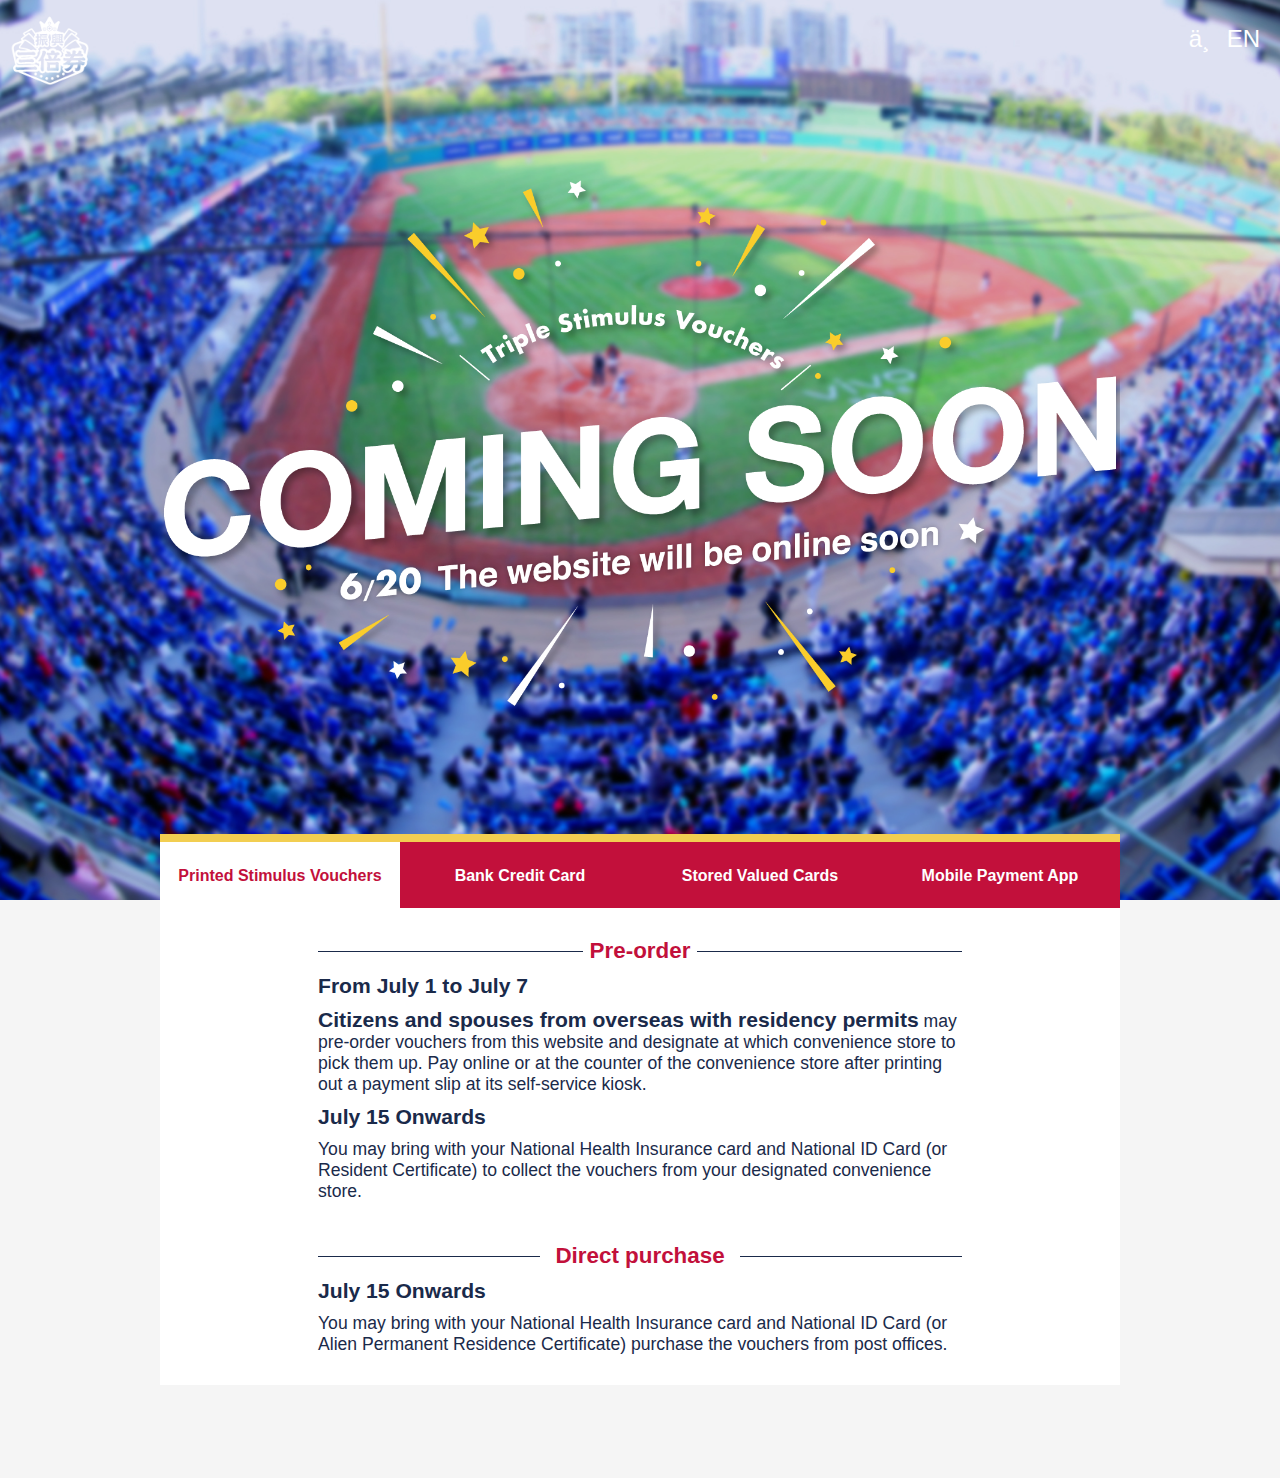
==== commit 4af19140: "些微調整" ====
--- a/index-en.html
+++ b/index-en.html
@@ -10,7 +10,7 @@
         var CCMS_SitesSN_Encryption = '3035';
     </script>
     <title>
-        Printed triple stimulus vouchers
+        Triple Stimulus Vouchers — Coming Soon
     </title>
     <meta http-equiv="X-UA-Compatible" content="IE=edge">
     <meta name="viewport" content="width=device-width, initial-scale=1">
@@ -18,10 +18,14 @@
     <link href="css/sys_index.css" rel="stylesheet" type="text/css">
     <link href="images/favicon.ico" rel="icon" type="image/x-icon">
     <link href="https://hscp-ws.hamastar.com.tw/001/administrator/3035/sites/pagebackimage/6baf54d5-0b15-466d-93b4-31994d63f562.png" rel="icon" type="image/x-icon">
-    <meta property="og:title" content="行政院振興方案英文網站">
+    <meta property="og:title" content="Triple Stimulus Vouchers">
     <meta property="og:type" content="article">
-    <meta property="og:url" content="https://hic-pthg.hamastar.com.tw/stimuluseng/ShuntPage.aspx?ccms_cs=1">
-    <meta property="og:site_name" content="行政院振興方案英文網站">
+    <meta property="og:url" content="https://3000.gov.tw/index-en.html">
+    <meta property="og:image" content="./images/bg02.jpg">
+    <meta property="og:description" content="We're committed to helping you to get your stimulus vouchers as soon as possible.">
+    <meta name="twitter:card" content="./images/bg02.jpg">
+    <meta name="twitter:title" content="Triple Stimulus Vouchers">
+    <meta name="twitter:description" content="We're committed to helping you to get your stimulus vouchers as soon as possible.">
     <style type="text/css">
         .fancybox-margin {
             margin-right: 0px;
@@ -140,8 +144,8 @@
                                                                             <div class="in">
                                                                                 <div class="ct">
                                                                                     <div class="in">
-                                                                                        <ul data-index="1" data-child="4" class="js-carousel">
-                                                                                            <li data-index="1" style="display: list-item;">
+                                                                                        <ul data-index="1" data-child="4" class="js-carousel" style="overflow: hidden; display: flex;">
+                                                                                            <li data-index="1" style="flex: 1 0 100%; opacity: 1; transition: opacity 4.5s;">
                                                                                                 <div class="simple-pic default" data-index="1" data-type="0" data-child="1">
                                                                                                     <div class="in">
                                                                                                         <div class="ct">
@@ -154,7 +158,7 @@
                                                                                                     </div>
                                                                                                 </div>
                                                                                             </li>
-                                                                                            <li data-index="2" style="display: none;">
+                                                                                            <li data-index="2" style="flex: 1 0 100%; opacity: 0; transition: opacity 4.5s;">
                                                                                                 <div class="simple-pic default" data-index="2" data-type="0" data-child="1">
                                                                                                     <div class="in">
                                                                                                         <div class="ct">
@@ -167,7 +171,7 @@
                                                                                                     </div>
                                                                                                 </div>
                                                                                             </li>
-                                                                                            <li data-index="3" style="display: none;">
+                                                                                            <li data-index="3" style="flex: 1 0 100%; opacity: 0; transition: opacity 4.5s;">
                                                                                                 <div class="simple-pic default" data-index="3" data-type="0" data-child="1">
                                                                                                     <div class="in">
                                                                                                         <div class="ct">
@@ -180,7 +184,7 @@
                                                                                                     </div>
                                                                                                 </div>
                                                                                             </li>
-                                                                                            <li data-index="4" style="display: none;">
+                                                                                            <li data-index="4" style="flex: 1 0 100%; opacity: 0; transition: opacity 4.5s;">
                                                                                                 <div class="simple-pic default" data-index="4" data-type="0" data-child="1">
                                                                                                     <div class="in">
                                                                                                         <div class="ct">
@@ -224,8 +228,8 @@
                                                                                                     <div class="in">
                                                                                                         <div class="ct">
                                                                                                             <div class="in">
-                                                                                                                <ul data-index="1" class="js-toggle-title" data-child="4" style="align-items: inherit;">
-                                                                                                                    <li data-index="1" class="">
+                                                                                                                <ul data-index="1" class="js-toggle-title" style="align-items: initial;" data-child="4">
+                                                                                                                    <li data-index="1" class="is-active">
                                                                                                                         <span><a href="#Group_319238_nQKUDpQhmB"
                                                                                                                                 title="Printed triple stimulus vouchers"
                                                                                                                                 target="_self">Printed
@@ -316,11 +320,10 @@
                                                                                                                             1
                                                                                                                             to
                                                                                                                             July
-                                                                                                                            15</strong>
-                                                                                                                    </p>
-
-                                                                                                                    <p>You may pre-order your vouchers from this website and designate at which convenience store you want to pick them up. You may pay online
-                                                                                                                        or at the counter of the convenience store after printing out a payment slip at its self-service kiosk.
+                                                                                                                            7</strong>
+                                                                                                                    </p>
+
+                                                                                                                    <p><strong>Citizens and spouses from overseas with residency permits</strong> may pre-order vouchers from this website and designate at which convenience store to pick them up. Pay online or at the counter of the convenience store after printing out a payment slip at its self-service kiosk.
                                                                                                                     </p>
 
                                                                                                                     <p><strong>July
@@ -343,7 +346,8 @@
                                                                                                                             15 Onwards</strong>
                                                                                                                     </p>
 
-                                                                                                                    <p>You may bring with your National Health Insurance card and National ID Card (or Resident Certificate) purchase the vouchers from post offices.
+                                                                                                                    <p>You may bring with your National Health Insurance card and National ID Card (or Alien Permanent Residence Certificate) purchase the vouchers
+                                                                                                                        from post offices.
                                                                                                                     </p>
                                                                                                                 </div>
                                                                                                             </div>
@@ -360,12 +364,12 @@
                                                                                                             <div class="in">
                                                                                                                 <div class="soon-p">
                                                                                                                     <p>Starting from
-                                                                                                                        <strong>July 1</strong> , eligible R.O.C. citizens and foreign nationals may link one of their credit cards to the voucher program
+                                                                                                                        <strong>July 1</strong> , eligible R.O.C. citizens and spouses from overseas with residency permits may link one of their credit cards to the voucher program
                                                                                                                         through this website. Those who spend for
                                                                                                                         <strong>NT$3,000</strong> by
                                                                                                                         <strong>31st
                                                                                                                         December
-                                                                                                                        2020</strong>                                                                                                                        wwill be notified,
+                                                                                                                        2020</strong>                                                                                                                        will be notified,
                                                                                                                         <strong>NT$2,000</strong> credit will be returned towards the linked credit cards from next monthly credit card bill.
                                                                                                                     </p>
                                                                                                                 </div>
@@ -384,15 +388,21 @@
                                                                                                                 <div class="soon-p">
                                                                                                                     <p>From
                                                                                                                         <strong>July
-                                                                                                                        1 onwards,</strong>                                                                                                                        eligible R.O.C. citizens and foreign nationals may link a name-based card to the voucher program through this website. Those who spend
+                                                                                                                        1 onwards,</strong>                                                                                                                        eligible R.O.C. citizens and spouses from overseas with residency permits may link a name-based card to the voucher program through this website. Those who spend
                                                                                                                         for
                                                                                                                         <strong>NT$3,000</strong> by
-                                                                                                                        <strong>31st</strong> December 2020 will be notified,
+                                                                                                                        <strong>31st December 2020</strong> will be notified,
                                                                                                                         <strong> NT$2,000</strong> will be returned towards the linked stored valued cards.
                                                                                                                     </p>
 
                                                                                                                     <p>&nbsp;
                                                                                                                     </p>
+
+                                                                                                                    <!-- <p class="hd"> Eligible cards </p>
+
+                                                                                                                    <p><img alt="card01" src="./images/card01.png" style="margin: 5px; width: 20%;"><img alt="card02" src="./images/card02.png" style="margin: 5px; width: 20%;">
+                                                                                                                        <img alt="card03" src="./images/card03.png" style="margin: 5px; width: 20%;"><img alt="card04" src="./images/card04.png" style="width: 20%; margin: 5px;">
+                                                                                                                    </p> -->
                                                                                                                 </div>
                                                                                                             </div>
                                                                                                         </div>
@@ -409,10 +419,10 @@
                                                                                                                 <div class="soon-p">
                                                                                                                     <p>From
                                                                                                                         <strong>July
-                                                                                                                        1 onwards,</strong>                                                                                                                        eligible R.O.C. citizens and foreign nationals may link their preferred mobile payment app to the voucher program through this website.
+                                                                                                                        1 onwards,</strong>                                                                                                                        eligible R.O.C. citizens and spouses from overseas with residency permits may link their preferred mobile payment app to the voucher program through this website.
                                                                                                                         Those who spend for
                                                                                                                         <strong>NT$3,000</strong> by
-                                                                                                                        <strong>31st</strong> December 2020 will be notified,
+                                                                                                                        <strong>31st December 2020</strong> will be notified,
                                                                                                                         <strong>NT$2,000</strong> will be returned towards the linked mobile payment app.
                                                                                                                     </p>
 
@@ -530,70 +540,82 @@
 </body>
 
 <script>
-    var lis = $(".js-toggle-title > li");
-    var contents = $(".js-toggle-content > li");
-    var carousels = $(".js-carousel > li");
-    var currentLiIndex = 0;
-    var current = 1
-    var timer = 0;
-
-    function toggleClass(e) {
-        e.preventDefault();
-
-        scrollToBottom();
-
-        var self = $(this);
-
-        lis.each(function (key, element) {
-            if ($(element).data("index") == self.data("index")) {
-                currentLiIndex = parseInt(self.data("index"), 10) + 1;
-                $(self).addClass("is-active");
-            } else {
-                $(element).removeClass("is-active");
+    ;(function () {
+        var titles = $(".js-toggle-title > li");
+        var contents = $(".js-toggle-content > li");
+        var carousels = $(".js-carousel > li");
+        var currentLiIndex = 0;
+        var current = 1;
+        var timer = 0;
+
+        function toggleClass(e) {
+            e.preventDefault();
+
+            scrollToBottom();
+
+            var self = $(this);
+
+            titles.each(function (key, element) {
+                if ($(element).data("index") == self.data("index")) {
+                    currentLiIndex = parseInt(self.data("index"), 10) + 1;
+                    $(self).addClass("is-active");
+                } else {
+                    $(element).removeClass("is-active");
+                }
+            });
+
+            contents.each(function (key, element) {
+                if (parseInt($(element).data("index"), 10) == 1) {
+                    return;
+                }
+
+                if (parseInt($(element).data("index"), 10) == currentLiIndex) {
+                    $(element).css("display", "list-item");
+                } else {
+                    $(element).css("display", "none");
+                }
+            });
+        }
+
+        function scrollToBottom() {
+            if (document.body.clientHeight + document.body.scrollTop != document.body.scrollHeight) {
+                $("body").animate({
+                    scrollTop: document.body.scrollHeight
+                }, 500);
             }
+        }
+
+        // toggle title and contents
+        titles.each(function (key, element) {
+            $(element).on("click", toggleClass);
         });
 
-        contents.each(function (key, element) {
-            if (parseInt($(element).data("index"), 10) == 1) {
-                return;
+        // set carousels translateX
+        carousels.each(function (key, carousel) {
+            var index = parseInt($(carousel).data("index"), 10) - 1;
+
+            $(carousels[index]).css("transform", "translateX(-" + index * 100 + "%)");
+        });
+
+        // run carousels
+        timer = setInterval(function () {
+            if (current == carousels.length) {
+                current = 0;
             }
 
-            if (parseInt($(element).data("index"), 10) == currentLiIndex) {
-                $(element).css("display", "list-item");
-            } else {
-                $(element).css("display", "none");
-            }
-        });
-    }
-
-    function scrollToBottom() {
-        if (document.body.clientHeight + document.body.scrollTop != document.body.scrollHeight) {
-            $("body").animate({
-                scrollTop: document.body.scrollHeight
-            }, 1000);
-        }
-    }
-
-    lis.each(function (key, element) {
-        $(element).on("click", toggleClass);
-    });
-    
-
-    timer = setInterval(function () {
-        if (current === carousels.length) {
-            current = 1;
-        }
-
-        current++;
-
-        carousels.each(function (key, element) {
-            if (parseInt($(element).data("index"), 10) == current) {
-                $(element).css("display", "list-item");
-            } else {
-                $(element).css("display", "none");
-            }
-        });
-    }, 5000);
+            carousels.each(function (key, carousel) {
+                var index = parseInt($(carousel).data("index"), 10) - 1;
+
+                if (index != current) {
+                    $(carousels[index]).css("opacity", "0");
+                } else {
+                    $(carousels[index]).css("opacity", "1");
+                }
+            });
+
+            current++;
+        }, 5000);
+    } ());
 </script>
 
-</html>+</html>
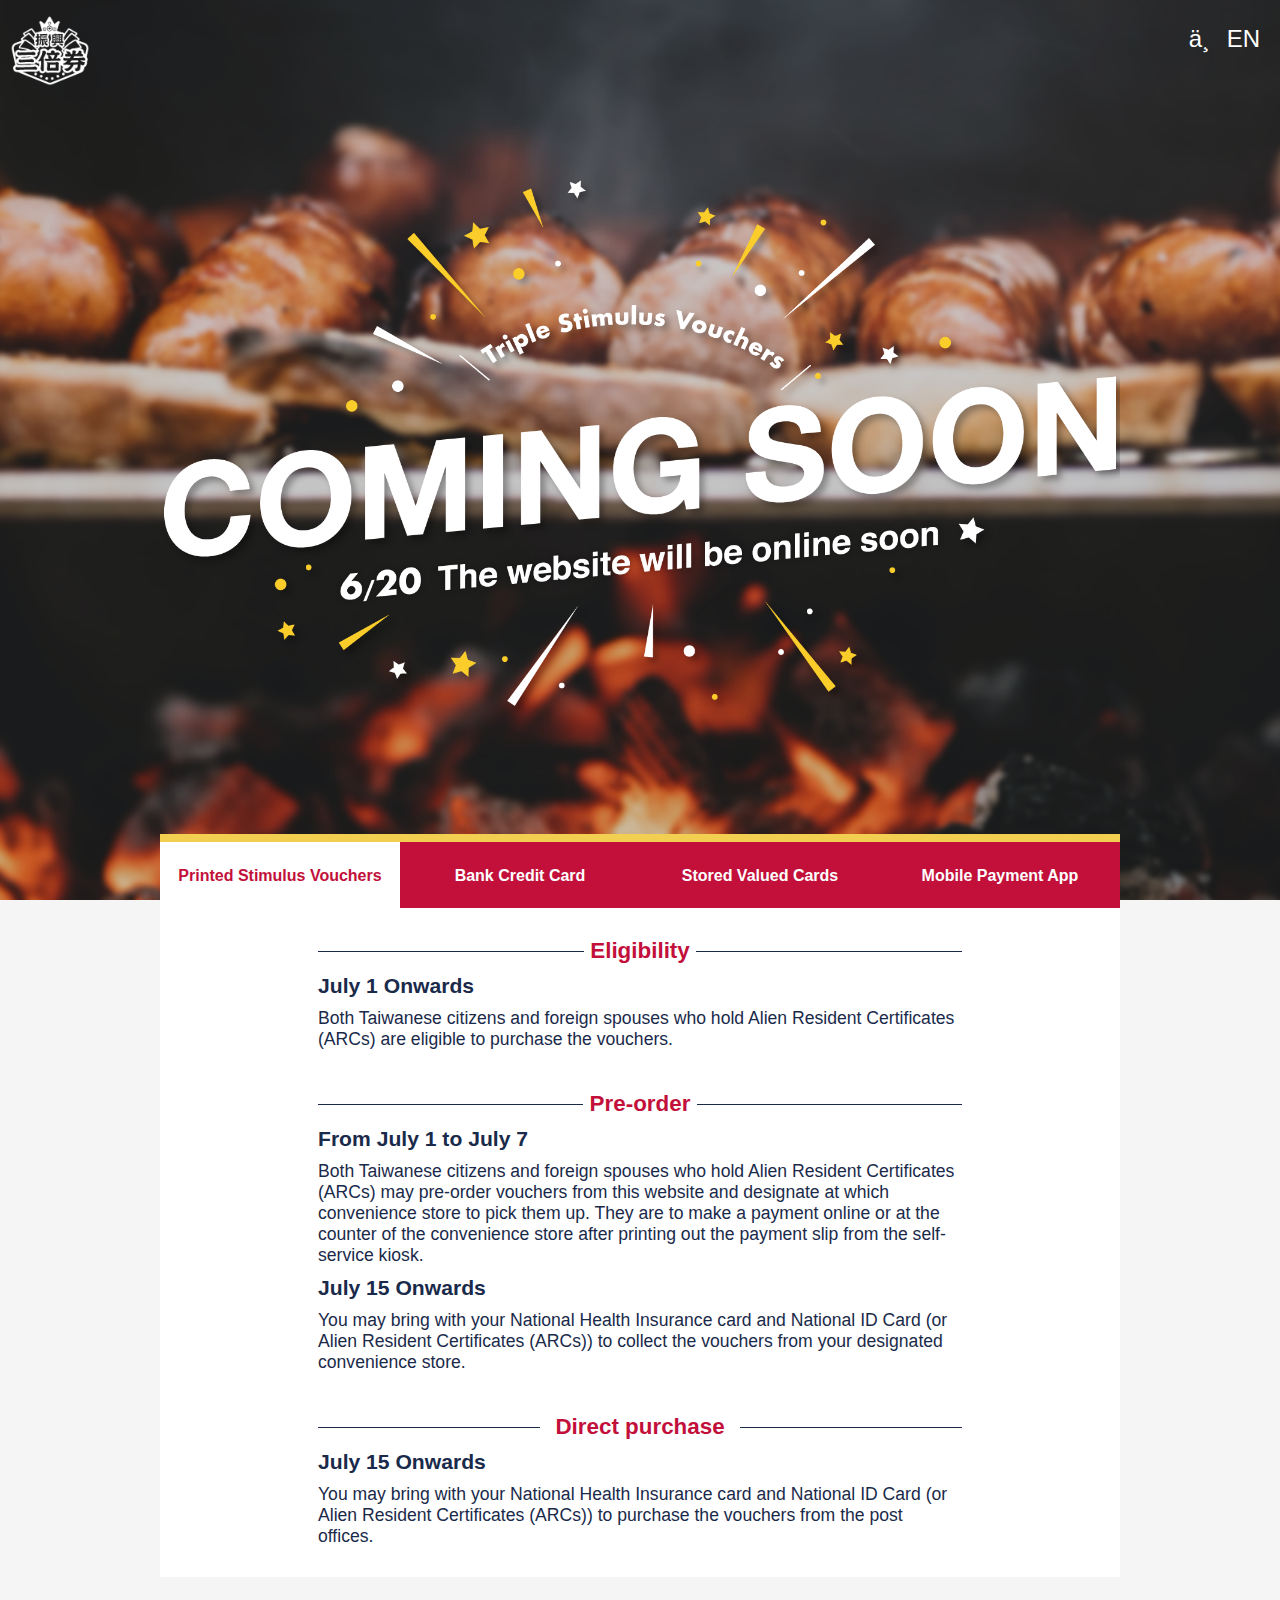
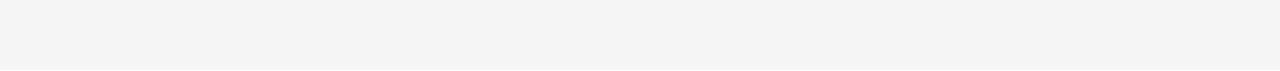
==== commit e0ae904d: "圖片調整" ====
--- a/index-en.html
+++ b/index-en.html
@@ -21,9 +21,9 @@
     <meta property="og:title" content="Triple Stimulus Vouchers">
     <meta property="og:type" content="article">
     <meta property="og:url" content="https://3000.gov.tw/index-en.html">
-    <meta property="og:image" content="./images/bg02.jpg">
+    <meta property="og:image" content="/images/bg02.jpg">
     <meta property="og:description" content="We're committed to helping you to get your stimulus vouchers as soon as possible.">
-    <meta name="twitter:card" content="./images/bg02.jpg">
+    <meta name="twitter:card" content="/images/bg02.jpg">
     <meta name="twitter:title" content="Triple Stimulus Vouchers">
     <meta name="twitter:description" content="We're committed to helping you to get your stimulus vouchers as soon as possible.">
     <style type="text/css">
@@ -312,42 +312,42 @@
                                                                                                                 </style>
                                                                                                                 <div class="soon-p">
                                                                                                                     <p class="hd">
+                                                                                                                        &nbsp;Eligibility&nbsp;
+                                                                                                                    </p>
+                                                                                                                    <p><strong>July 1 Onwards</strong>
+                                                                                                                    </p>
+
+                                                                                                                    <p>Both Taiwanese citizens and foreign spouses who hold Alien Resident Certificates (ARCs) are eligible to purchase the vouchers.
+                                                                                                                    </p>
+                                                                                                                    <p>&nbsp;</p>																													
+																													
+                                                                                                                    <p class="hd">
                                                                                                                         &nbsp;Pre-order&nbsp;
                                                                                                                     </p>
 
-                                                                                                                    <p><strong>From
-                                                                                                                            July
-                                                                                                                            1
-                                                                                                                            to
-                                                                                                                            July
-                                                                                                                            7</strong>
-                                                                                                                    </p>
-
-                                                                                                                    <p><strong>Citizens and spouses from overseas with residency permits</strong> may pre-order vouchers from this website and designate at which convenience store to pick them up. Pay online or at the counter of the convenience store after printing out a payment slip at its self-service kiosk.
-                                                                                                                    </p>
-
-                                                                                                                    <p><strong>July
-                                                                                                                            15 Onwards</strong>
-                                                                                                                    </p>
-
-                                                                                                                    <p>You may bring with your National Health Insurance card and National ID Card (or Resident Certificate) to collect the vouchers from your
-                                                                                                                        designated convenience store.
+                                                                                                                    <p><strong>From July 1 to July 7</strong>
+                                                                                                                    </p>
+
+                                                                                                                    <p>Both Taiwanese citizens and foreign spouses who hold Alien Resident Certificates (ARCs) may pre-order vouchers from this website and designate at which convenience store to pick them up. They are to make a payment online or at the counter of the convenience store after printing out the payment slip from the self-service kiosk.
+                                                                                                                    </p>
+
+                                                                                                                    <p><strong>July 15 Onwards</strong>
+                                                                                                                    </p>
+
+                                                                                                                    <p>You may bring with your National Health Insurance card and National ID Card (or Alien Resident Certificates (ARCs)) to collect the vouchers from your designated convenience store.
                                                                                                                     </p>
 
                                                                                                                     <p>&nbsp;
                                                                                                                     </p>
 
                                                                                                                     <p class="hd">
-                                                                                                                        <span>Direct
-                                                                                                                            purchase</span>
-                                                                                                                    </p>
-
-                                                                                                                    <p><strong>July
-                                                                                                                            15 Onwards</strong>
-                                                                                                                    </p>
-
-                                                                                                                    <p>You may bring with your National Health Insurance card and National ID Card (or Alien Permanent Residence Certificate) purchase the vouchers
-                                                                                                                        from post offices.
+                                                                                                                        <span>Direct purchase</span>
+                                                                                                                    </p>
+
+                                                                                                                    <p><strong>July 15 Onwards</strong>
+                                                                                                                    </p>
+
+                                                                                                                    <p>You may bring with your National Health Insurance card and National ID Card (or Alien Resident Certificates (ARCs)) to purchase the vouchers from the post offices.
                                                                                                                     </p>
                                                                                                                 </div>
                                                                                                             </div>
@@ -363,13 +363,16 @@
                                                                                                         <div class="ct">
                                                                                                             <div class="in">
                                                                                                                 <div class="soon-p">
-                                                                                                                    <p>Starting from
-                                                                                                                        <strong>July 1</strong> , eligible R.O.C. citizens and spouses from overseas with residency permits may link one of their credit cards to the voucher program
-                                                                                                                        through this website. Those who spend for
+                                                                                                                    <p class="hd">
+                                                                                                                        &nbsp;Eligibility&nbsp;
+                                                                                                                    </p>
+                                                                                                                    <p>From <strong>July 1 onwards,</strong>both Taiwanese citizens and foreign spouses who hold Alien Resident Certificates (ARCs) are eligible to purchase the vouchers.
+                                                                                                                    </p>
+                                                                                                                    <p>&nbsp;</p>
+																													
+                                                                                                                    <p>From <strong>July 1 onwards,</strong> both eligible R.O.C. citizens and foreign spouses who hold Alien Resident Certificates (ARCs) may link one of their credit cards to the voucher program through this website. Those who spend for 
                                                                                                                         <strong>NT$3,000</strong> by
-                                                                                                                        <strong>31st
-                                                                                                                        December
-                                                                                                                        2020</strong>                                                                                                                        will be notified,
+                                                                                                                        <strong>31st December 2020</strong> will be notified,
                                                                                                                         <strong>NT$2,000</strong> credit will be returned towards the linked credit cards from next monthly credit card bill.
                                                                                                                     </p>
                                                                                                                 </div>
@@ -386,11 +389,13 @@
                                                                                                         <div class="ct">
                                                                                                             <div class="in">
                                                                                                                 <div class="soon-p">
-                                                                                                                    <p>From
-                                                                                                                        <strong>July
-                                                                                                                        1 onwards,</strong>                                                                                                                        eligible R.O.C. citizens and spouses from overseas with residency permits may link a name-based card to the voucher program through this website. Those who spend
-                                                                                                                        for
-                                                                                                                        <strong>NT$3,000</strong> by
+                                                                                                                    <p class="hd">
+                                                                                                                        &nbsp;Eligibility&nbsp;
+                                                                                                                    </p>
+                                                                                                                    <p>From <strong>July 1 onwards,</strong>both Taiwanese citizens and foreign spouses who hold Alien Resident Certificates (ARCs) are eligible to purchase the vouchers.
+                                                                                                                    </p>
+                                                                                                                    <p>&nbsp;</p>																												
+                                                                                                                    <p>From <strong>July 1 onwards,</strong> both eligible Taiwanese citizens and foreign spouses who hold Alien Resident Certificates (ARCs) may link a name-based card to the voucher program through this website. Those who spend for <strong>NT$3,000</strong> by
                                                                                                                         <strong>31st December 2020</strong> will be notified,
                                                                                                                         <strong> NT$2,000</strong> will be returned towards the linked stored valued cards.
                                                                                                                     </p>
@@ -417,11 +422,13 @@
                                                                                                         <div class="ct">
                                                                                                             <div class="in">
                                                                                                                 <div class="soon-p">
-                                                                                                                    <p>From
-                                                                                                                        <strong>July
-                                                                                                                        1 onwards,</strong>                                                                                                                        eligible R.O.C. citizens and spouses from overseas with residency permits may link their preferred mobile payment app to the voucher program through this website.
-                                                                                                                        Those who spend for
-                                                                                                                        <strong>NT$3,000</strong> by
+                                                                                                                    <p class="hd">
+                                                                                                                        &nbsp;Eligibility&nbsp;
+                                                                                                                    </p>
+                                                                                                                    <p>From <strong>July 1 onwards,</strong>both Taiwanese citizens and foreign spouses who hold Alien Resident Certificates (ARCs) are eligible to purchase the vouchers.
+                                                                                                                    </p>
+                                                                                                                    <p>&nbsp;</p>
+																													<p>From <strong>July 1 onwards,</strong> both eligible R.O.C. citizens and foreign spouses who hold Alien Resident Certificates (ARCs) may link their preferred mobile payment app to the voucher program through this website. Those who spend for <strong>NT$3,000</strong> by
                                                                                                                         <strong>31st December 2020</strong> will be notified,
                                                                                                                         <strong>NT$2,000</strong> will be returned towards the linked mobile payment app.
                                                                                                                     </p>
